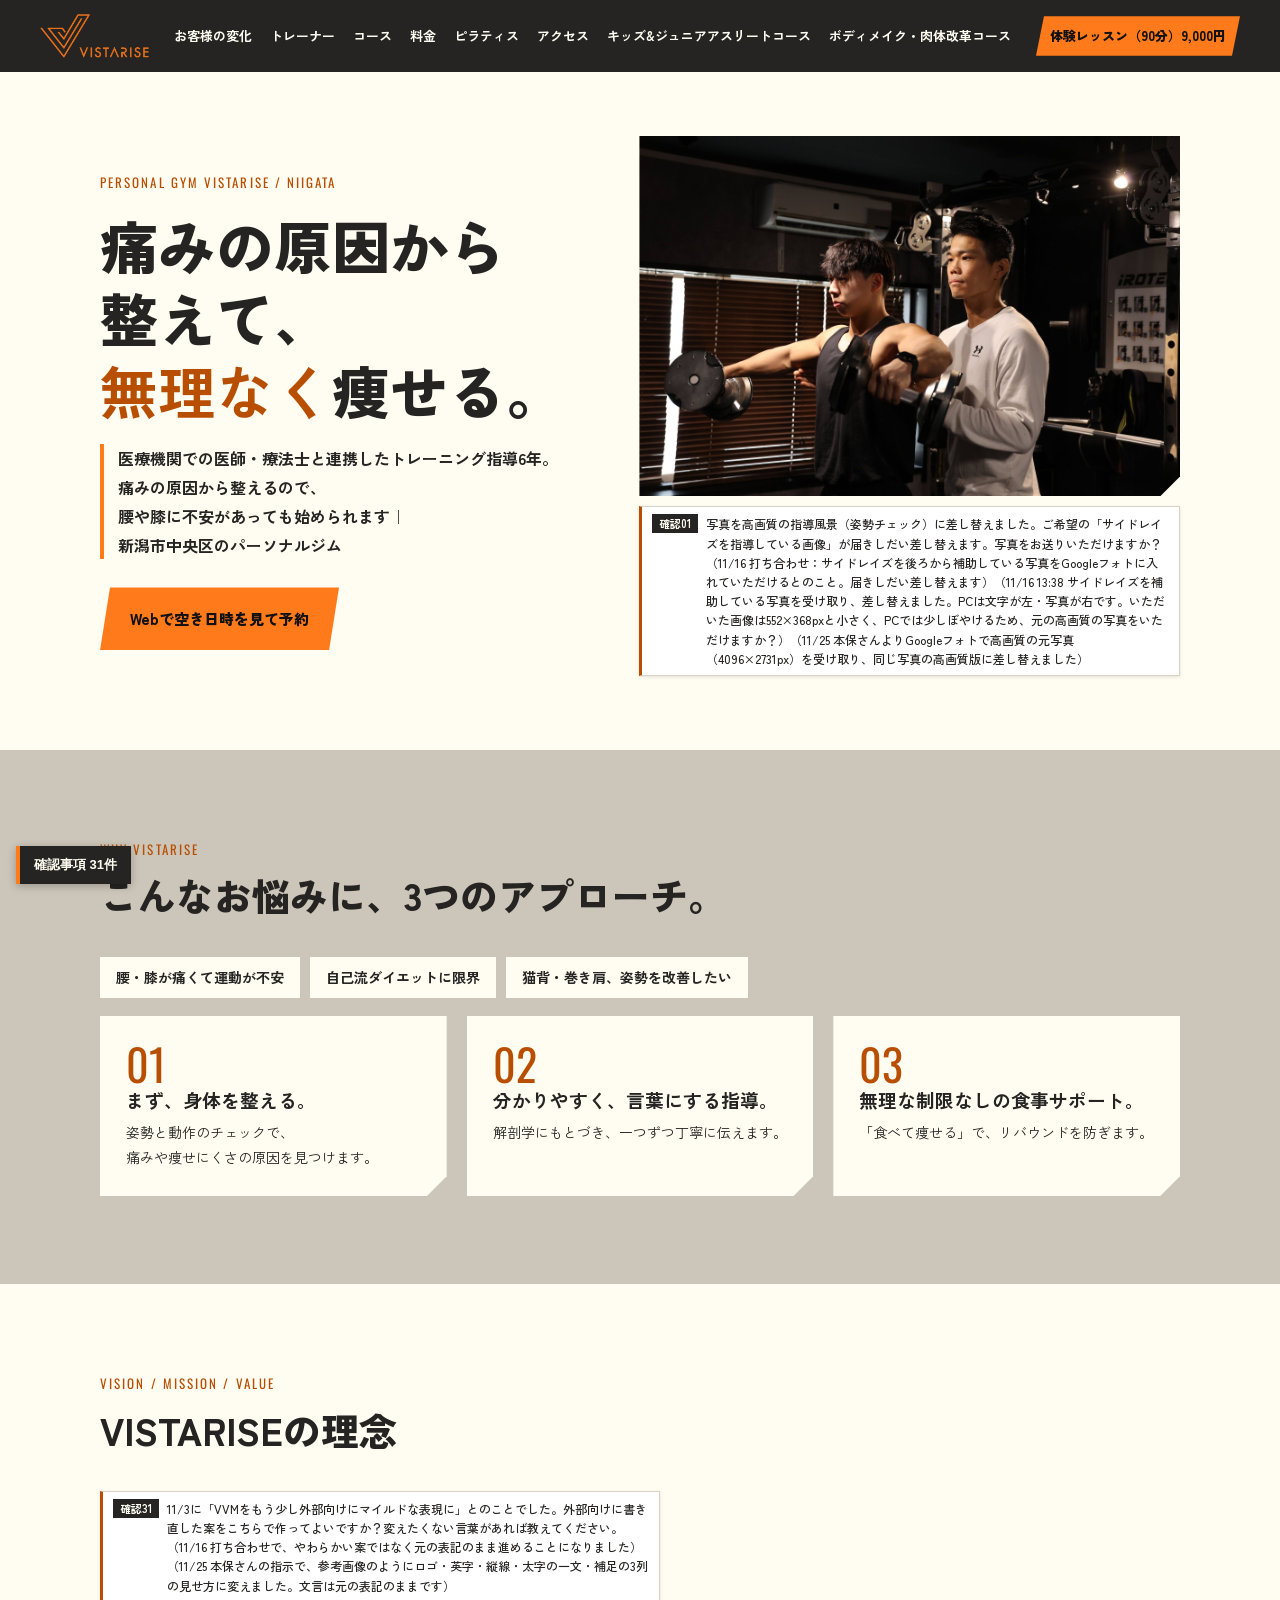
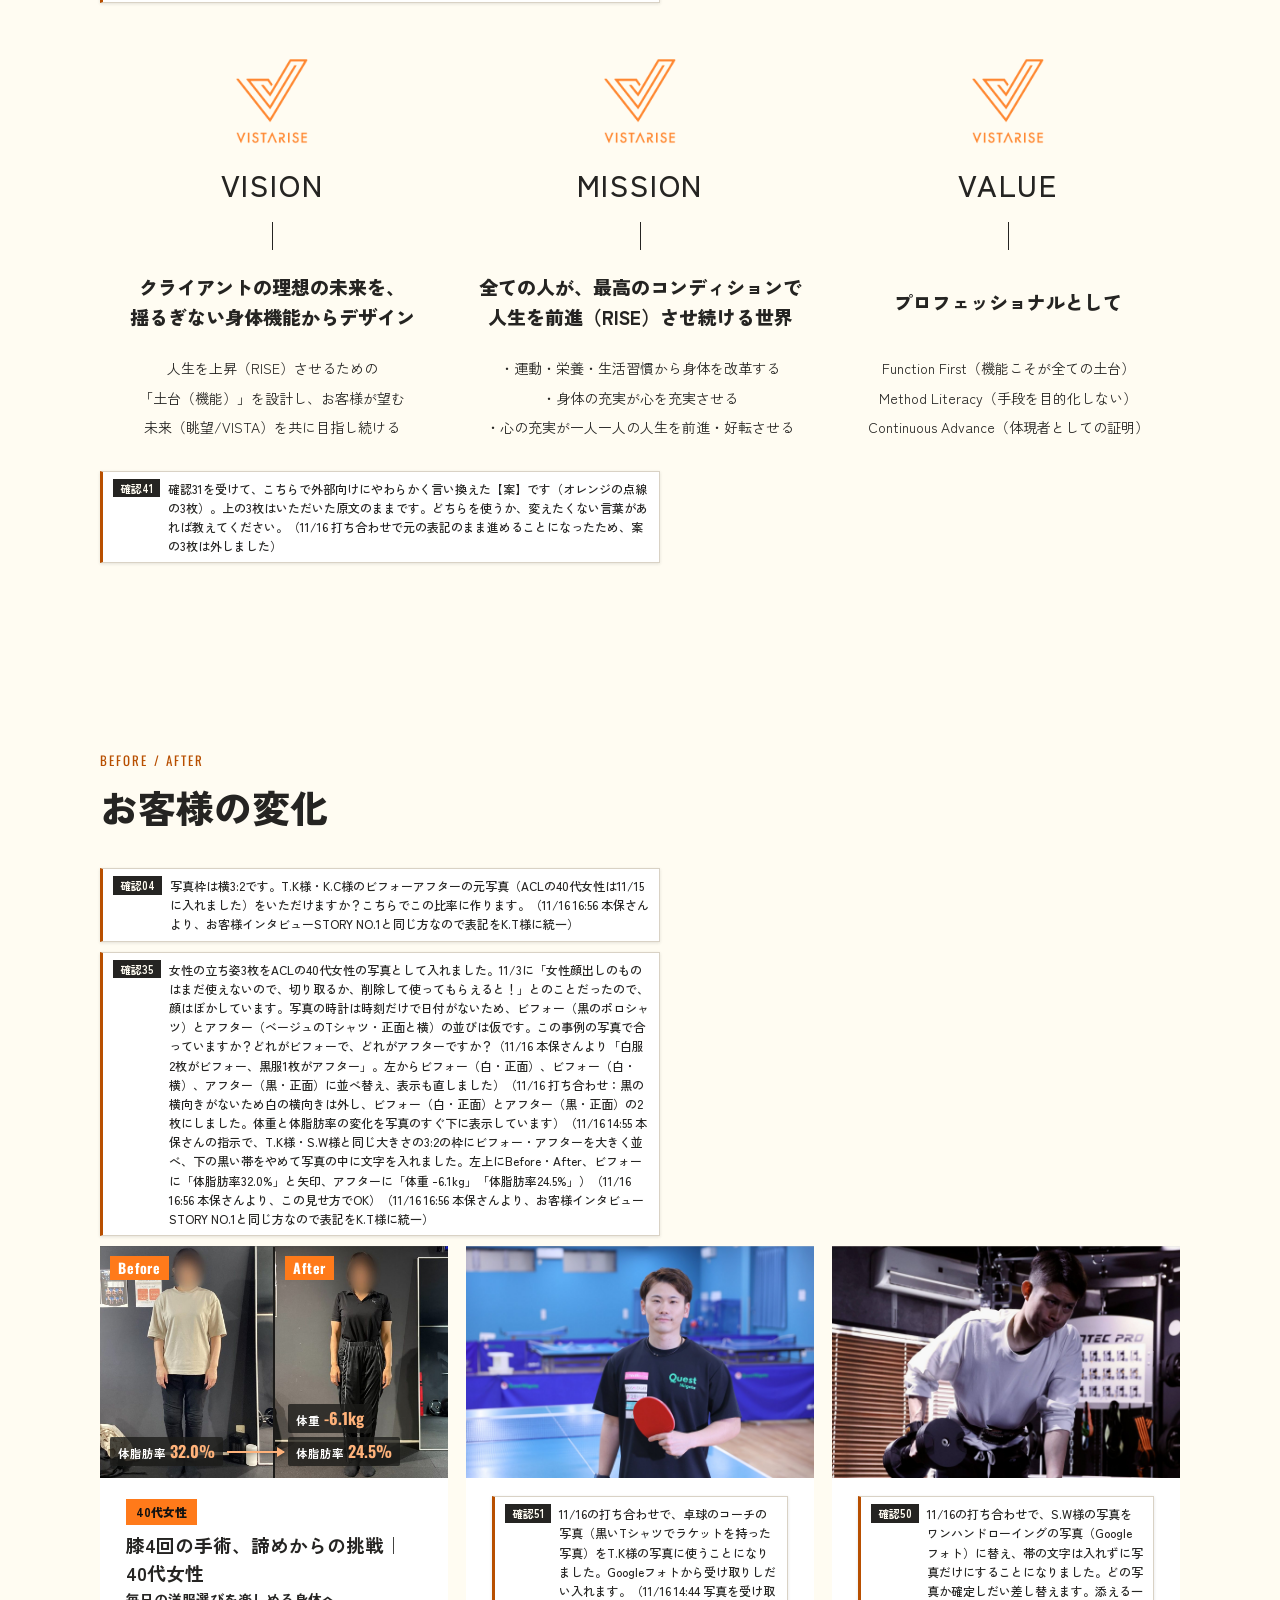
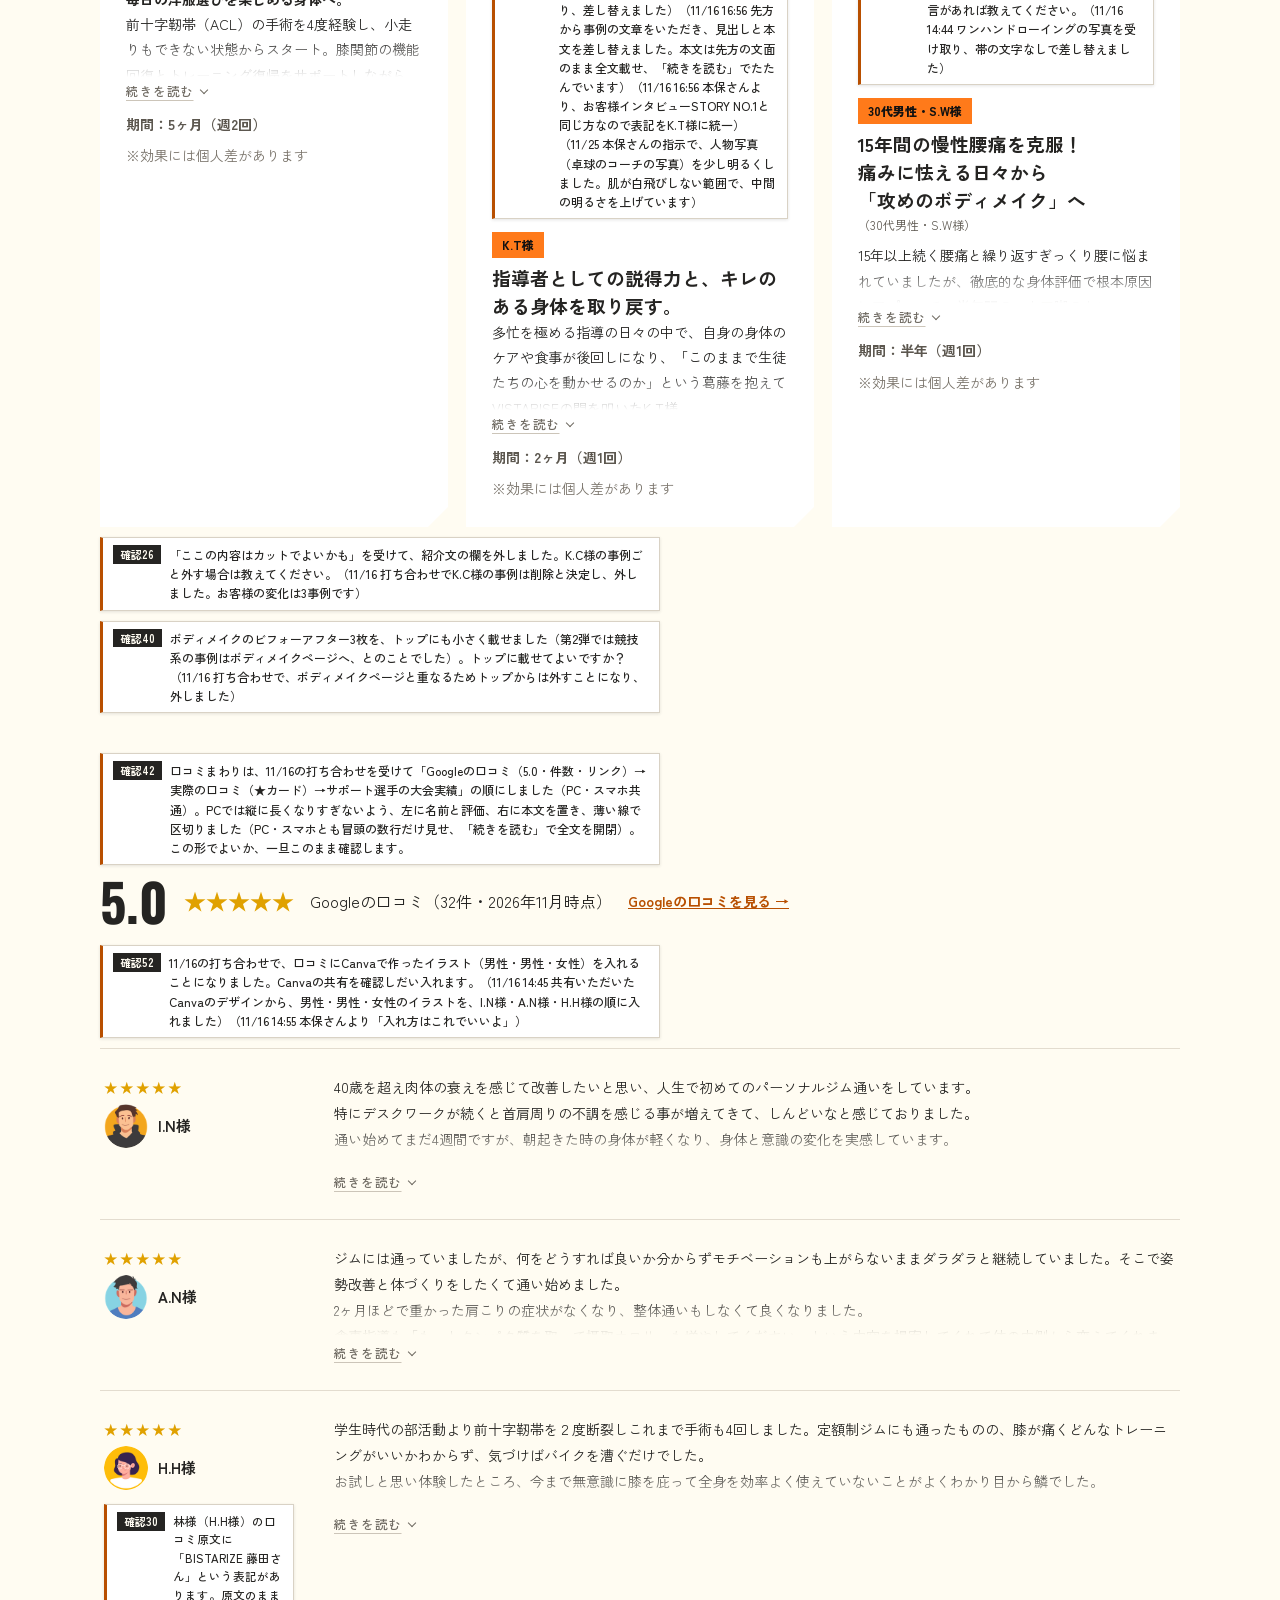
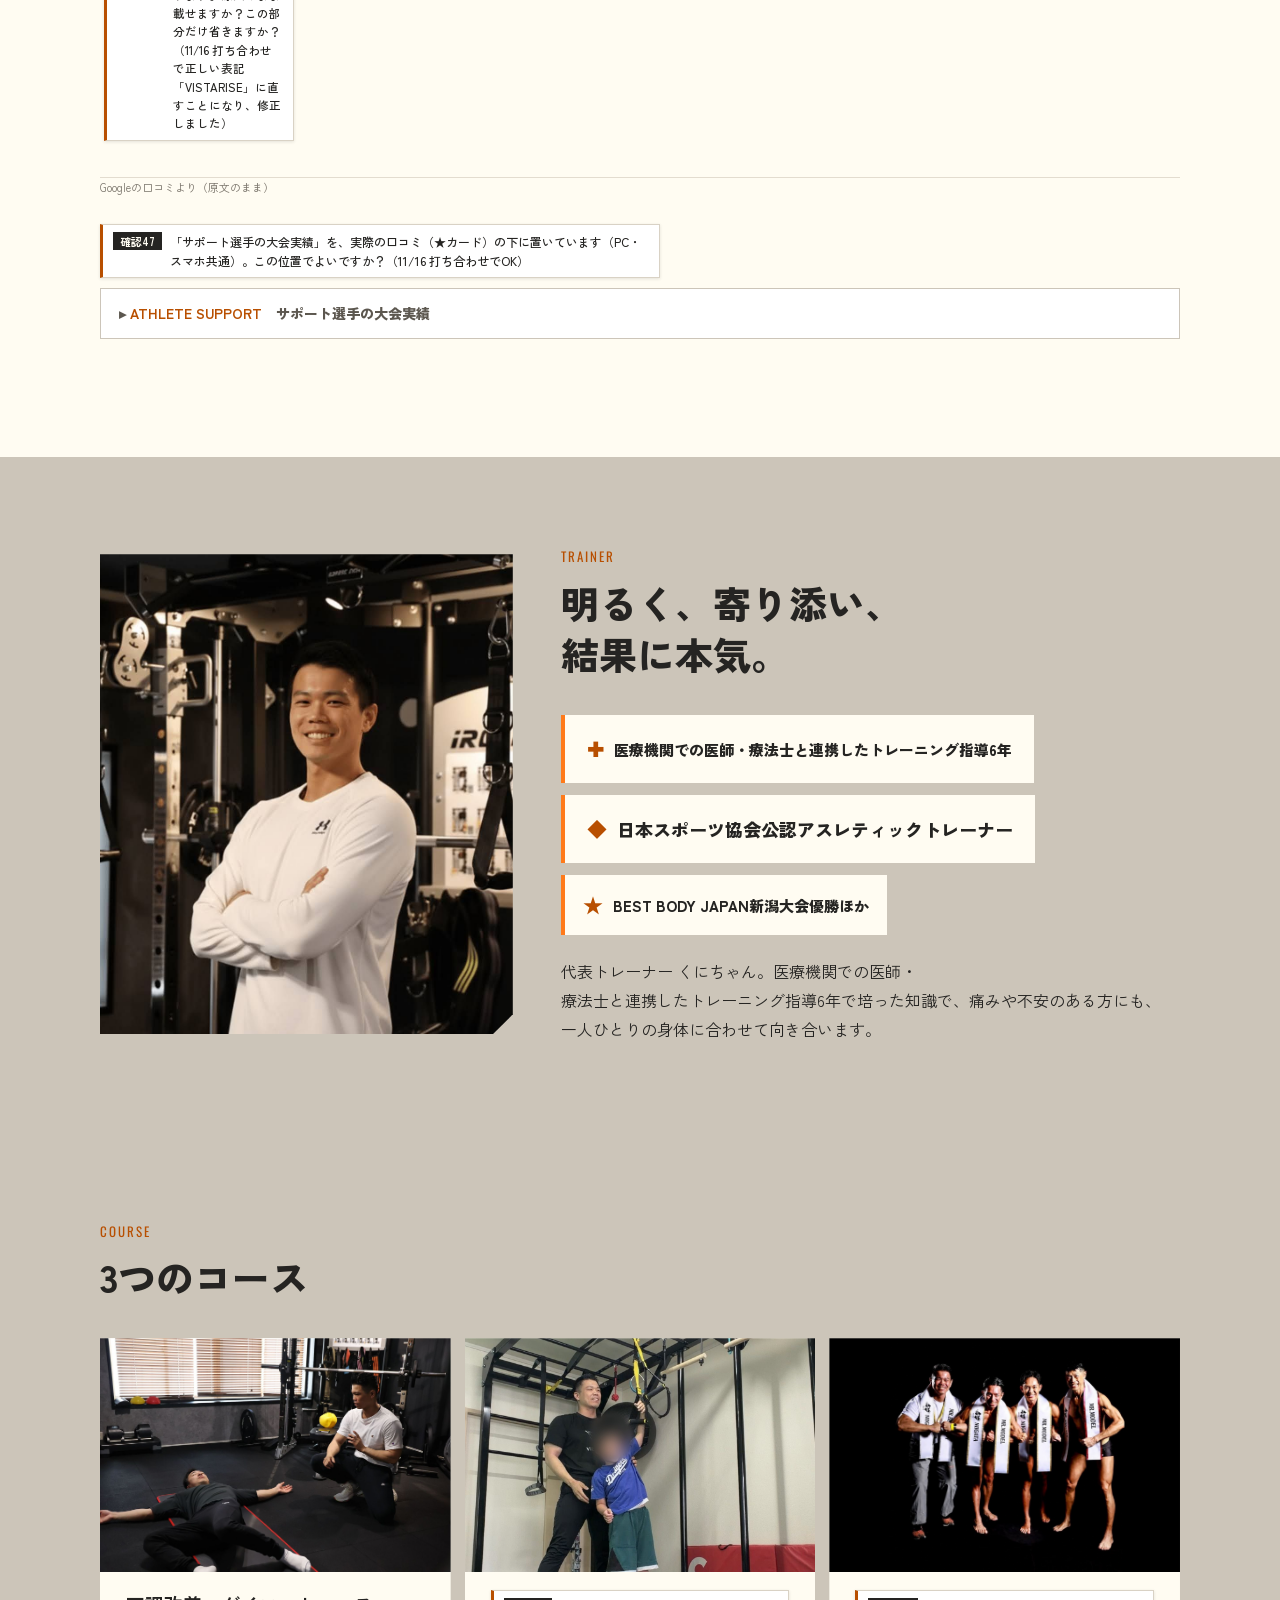
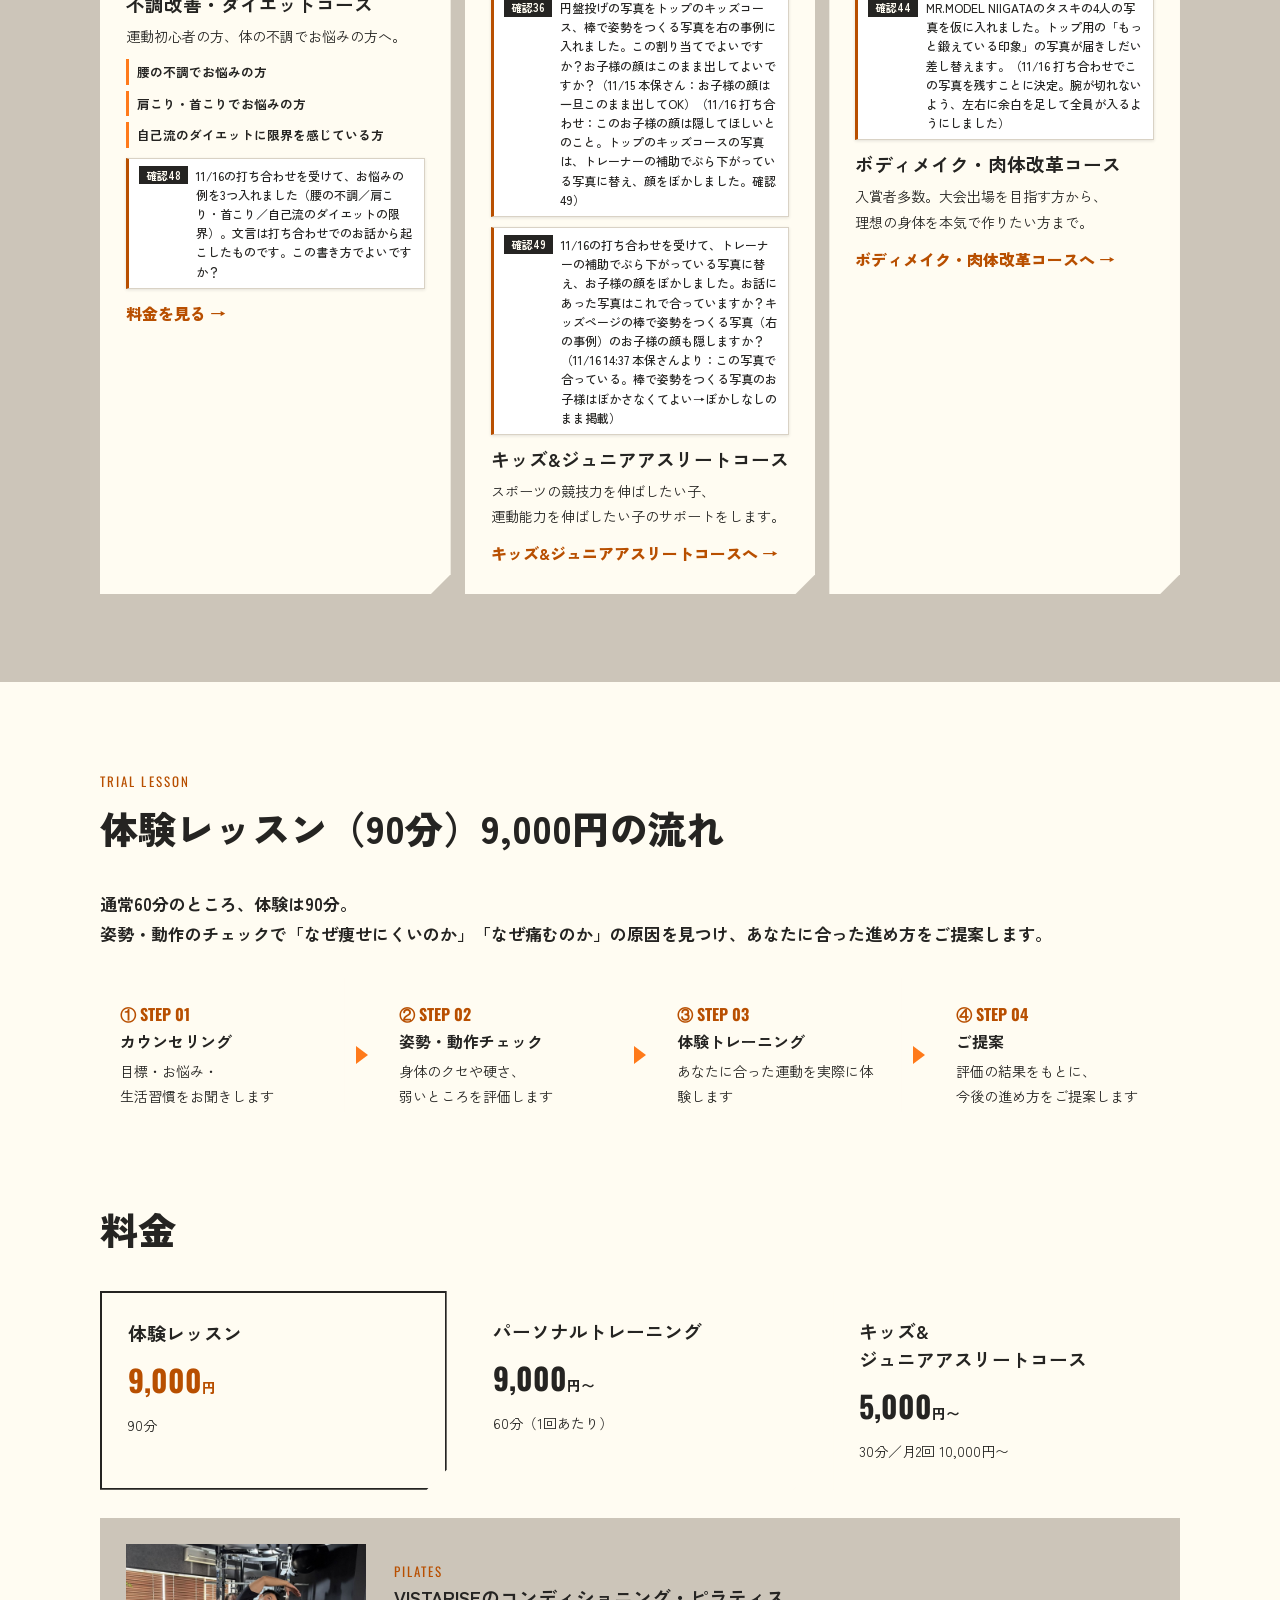
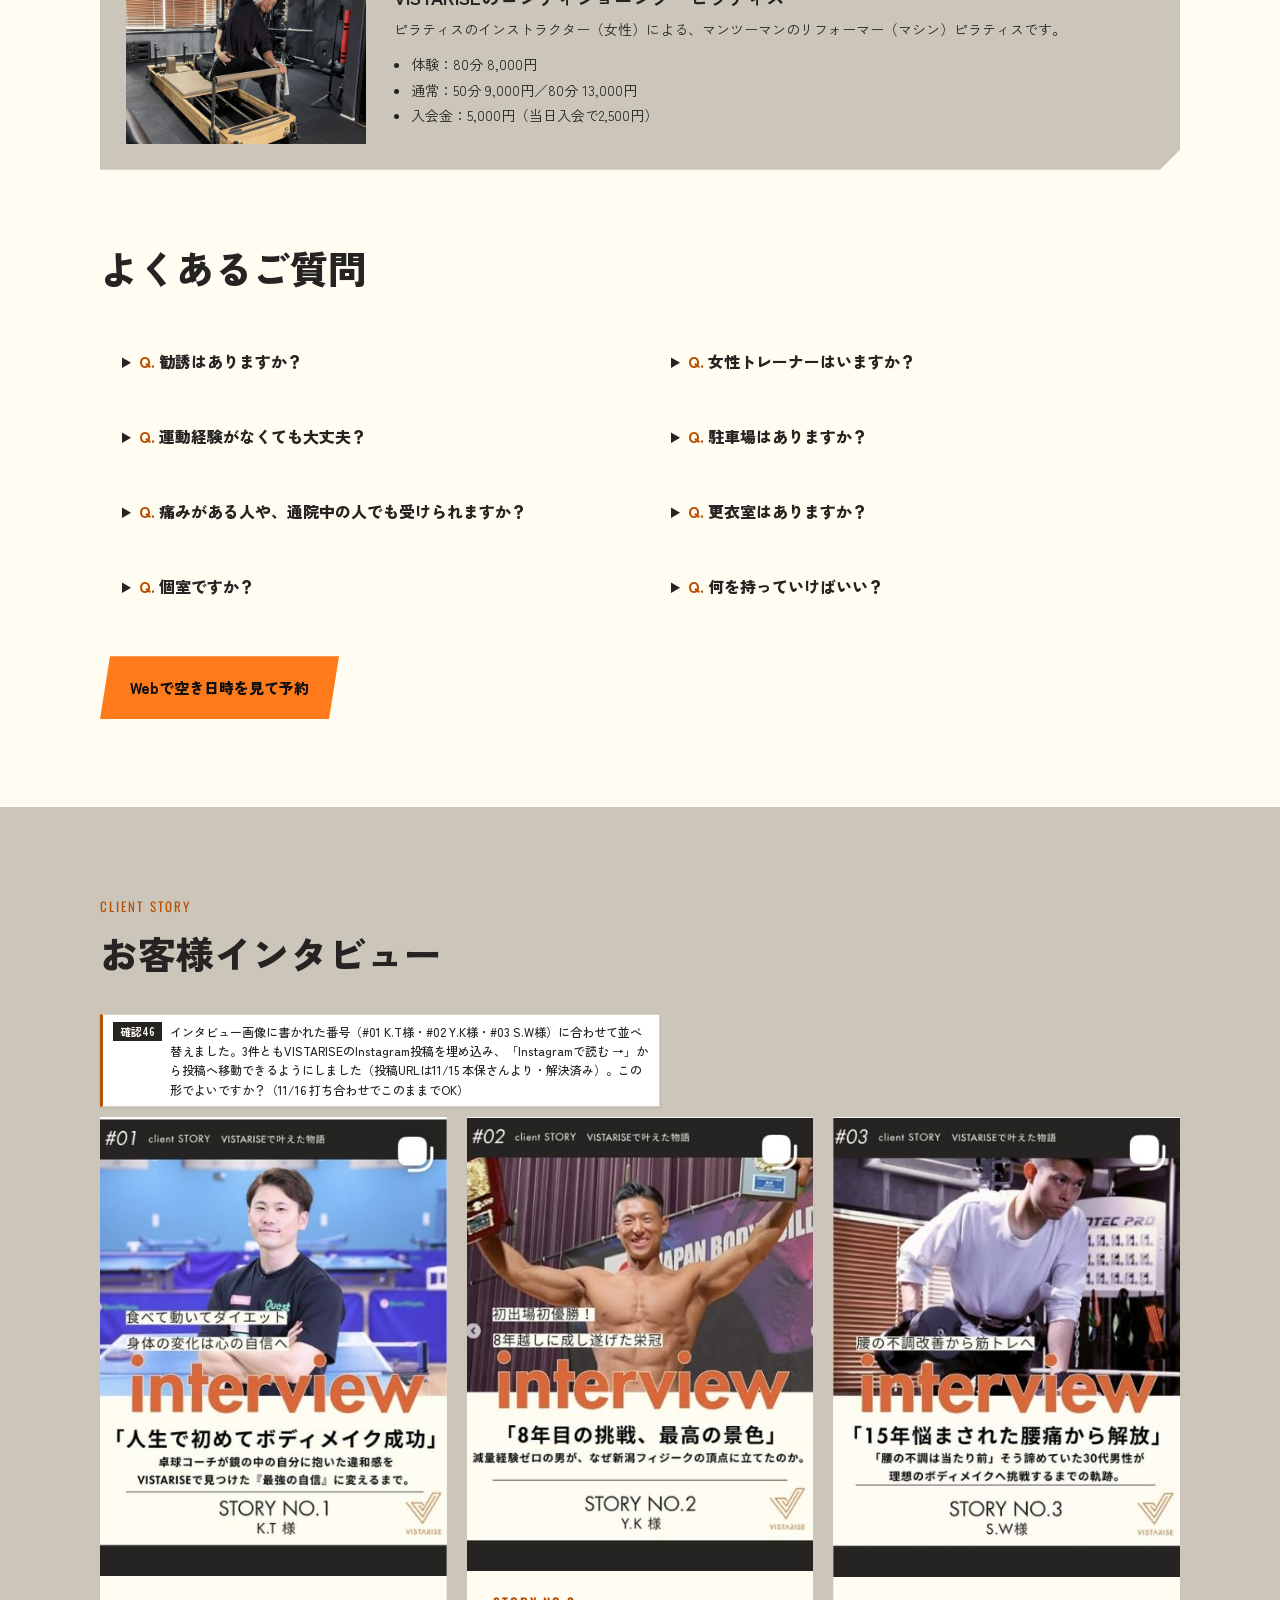
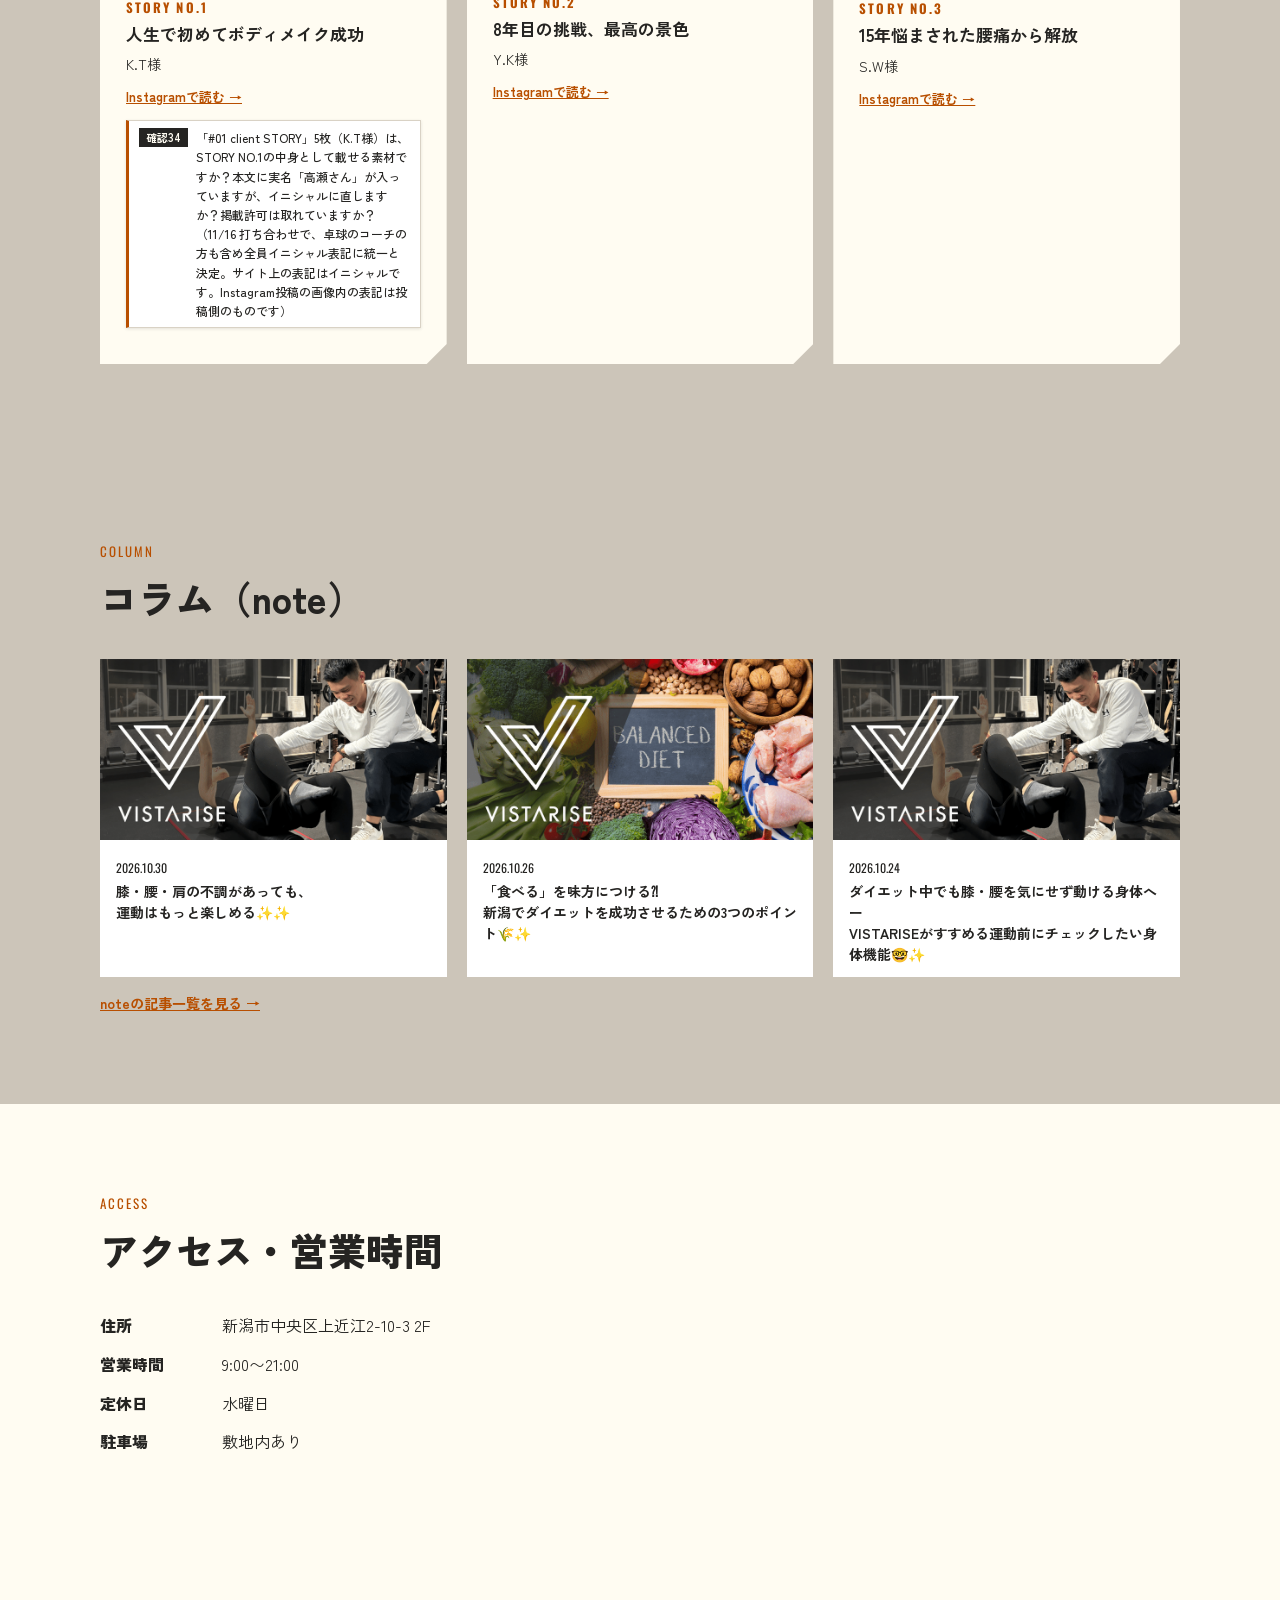
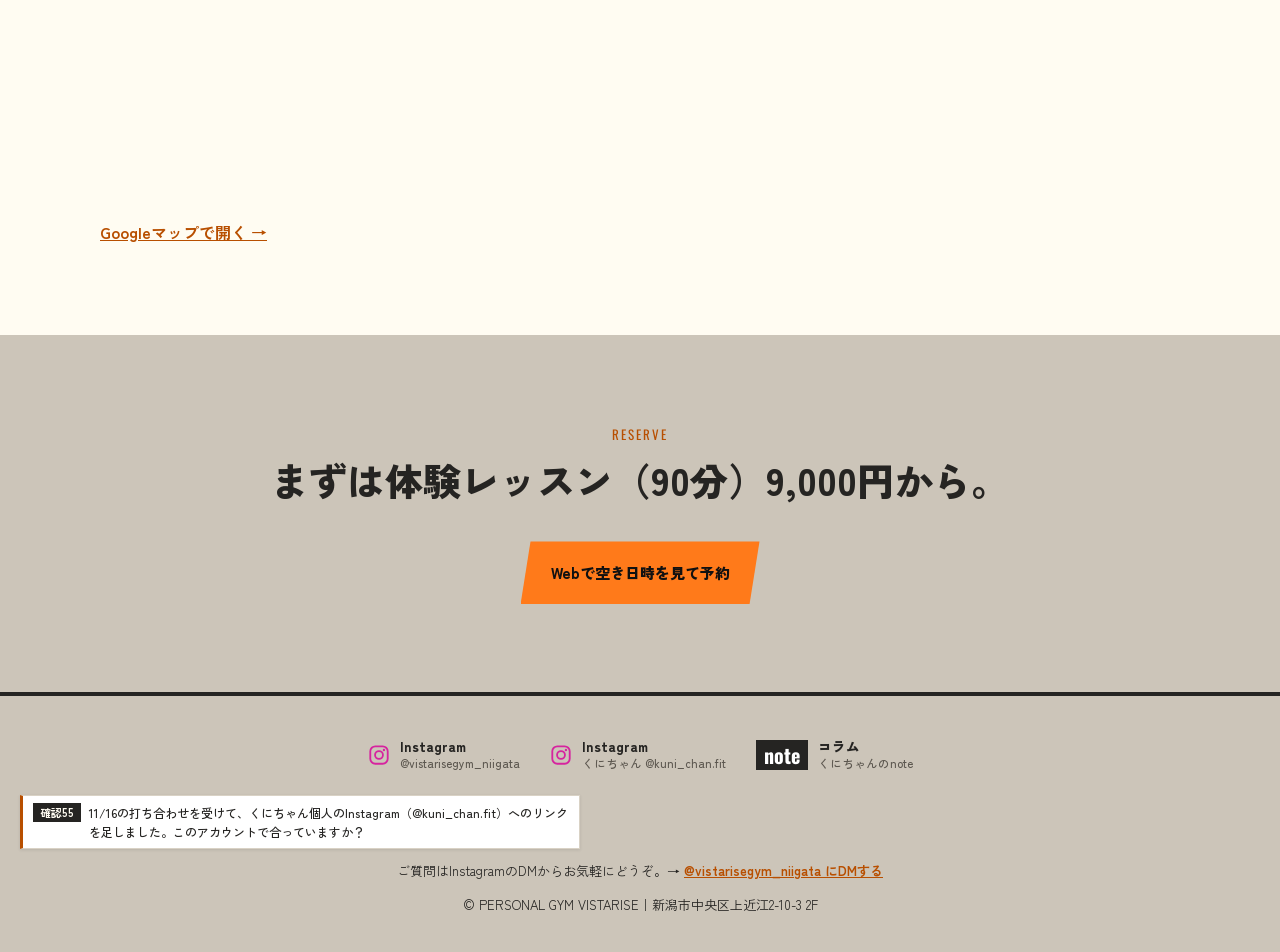
==== vistarise/index.html @ dcaa14b2 "VISTARISE: 理念を参考画像の見せ方に（ロゴ・英字・縦線・太字の一文・補足の3列、文言は元のまま）、K.T様の写真を少し明るく、確認31/51に追記" ====
<!doctype html><html lang="ja"><head><meta charset="utf-8"><meta name="viewport" content="width=device-width,initial-scale=1"><title>新潟市のパーソナルジム VISTARISE｜不調改善・ダイエット</title><meta name="description" content="新潟市中央区のパーソナルジムVISTARISE。医療機関での医師・療法士と連携したトレーニング指導6年のトレーナーが、腰や膝の痛みの原因から整えるダイエット・不調改善。体験レッスン90分9,000円。">
<link href="https://fonts.googleapis.com/css2?family=Zen+Kaku+Gothic+New:wght@500;700;900&family=Oswald:wght@500;700&display=swap" rel="stylesheet"><link rel="stylesheet" href="style.css?v=20261125"></head><body>
<header><a href="index.html"><img src="img/logo-wide.png" alt="VISTARISE"></a><nav id="gnav" aria-label="メインメニュー"><a href="index.html#change">お客様の変化</a><a href="index.html#trainer">トレーナー</a><a href="index.html#course">コース</a><a href="index.html#price">料金</a><a href="index.html#pilates">ピラティス</a><a href="index.html#access">アクセス</a><a href="kids.html">キッズ&ジュニアアスリートコース</a><a href="bodymake.html">ボディメイク・肉体改革コース</a></nav><div class="hr"><a class="badge" href="index.html#trial">体験レッスン（90分）9,000円</a><button type="button" class="hb" aria-label="メニューを開く" aria-controls="gnav" aria-expanded="false"><i></i><i></i><i></i></button></div></header>
<section style="padding:0"><div class="wrap hero"><div><div class="en">PERSONAL GYM VISTARISE / NIIGATA</div>
<h1><span class="nw">痛みの原因から</span><span class="nw">整えて、</span><br><b>無理なく</b>痩せる。</h1>
<p class="sub">医療機関での医師・療法士と連携したトレーニング指導6年。痛みの原因から整えるので、腰や膝に不安があっても始められます｜新潟市中央区のパーソナルジム</p><div class="btns"><a class="btn" href="https://calendar.google.com/calendar/u/0/appointments/schedules/AcZssZ2UZTPZ3keaYcjivlSsKAIZawz6atsAWFllS9h6P6SBkstXFeXnDx65rXiY0Zh1uTFeupHoDL39" target="_blank" rel="noopener">Webで空き日時を見て予約</a></div></div>
<div class="hero-ph"><div class="ph cut"><img src="img/hero-sideraise.jpg?v=20261125" alt="サイドレイズを後ろから補助するトレーナー" style="object-position:55% 35%"></div><div class="confirm-note" data-n="1"></div></div></div></section>
<section class="st"><div class="wrap"><div class="en">WHY VISTARISE</div><h2>こんなお悩みに、<wbr>3つのアプローチ。</h2>
<div class="worry"><span>腰・膝が痛くて運動が不安</span><span>自己流ダイエットに限界</span><span>猫背・巻き肩、姿勢を改善したい</span></div>
<div class="g3"><div class="card cut"><div class="n">01</div><h3>まず、身体を整える。</h3><p>姿勢と動作のチェックで、痛みや痩せにくさの原因を見つけます。</p></div><div class="card cut"><div class="n">02</div><h3>分かりやすく、<wbr>言葉にする指導。</h3><p>解剖学にもとづき、一つずつ丁寧に伝えます。</p></div><div class="card cut"><div class="n">03</div><h3>無理な制限なしの<wbr>食事サポート。</h3><p>「食べて痩せる」で、リバウンドを防ぎます。</p></div></div></div></section>
<section id="vvm"><div class="wrap"><div class="en">VISION / MISSION / VALUE</div><h2>VISTARISEの理念</h2><div class="confirm-note" data-n="31"></div><div class="vvm3">
<div class="vv"><img class="vv-logo" src="img/logo-square-orange.png?v=20261125" alt="VISTARISE" width="72" height="85"><div class="vv-en">VISION</div><span class="vv-line" aria-hidden="true"></span><h3>クライアントの理想の未来を、<wbr>揺るぎない身体機能からデザイン</h3><p><span class="nw">人生を上昇（RISE）させるための</span><wbr><span class="nw">「土台（機能）」を設計し、お客様が望む</span><wbr><span class="nw">未来（眺望/VISTA）を共に目指し続ける</span></p></div>
<div class="vv"><img class="vv-logo" src="img/logo-square-orange.png?v=20261125" alt="VISTARISE" width="72" height="85"><div class="vv-en">MISSION</div><span class="vv-line" aria-hidden="true"></span><h3>全ての人が、最高のコンディションで<wbr>人生を前進（RISE）させ続ける世界</h3><ul class="dot"><li>運動・栄養・生活習慣から身体を改革する</li><li>身体の充実が心を充実させる</li><li>心の充実が一人一人の人生を前進・好転させる</li></ul></div>
<div class="vv"><img class="vv-logo" src="img/logo-square-orange.png?v=20261125" alt="VISTARISE" width="72" height="85"><div class="vv-en">VALUE</div><span class="vv-line" aria-hidden="true"></span><h3>プロフェッショナルとして</h3><ul><li><span class="nw">Function First</span><wbr>（機能こそが全ての土台）</li><li><span class="nw">Method Literacy</span><wbr>（手段を目的化しない）</li><li><span class="nw">Continuous Advance</span><wbr>（体現者としての証明）</li></ul></div>
</div><div class="vvm-an"><div class="confirm-note" data-n="41"></div></div></div></section>
<section id="change"><div class="wrap"><div class="en">BEFORE / AFTER</div><h2>お客様の変化</h2><div class="confirm-note" data-n="4"></div><div class="confirm-note" data-n="35"></div><div class="g4 sc case">
<div class="card cut" style="background:#fff"><div class="im ba2"><figure><img src="img/ba-acl-40f-before.jpg" alt="40代女性 ビフォー（白い服）"><span class="lbl">Before</span></figure><figure><img src="img/ba-acl-40f-after.jpg" alt="40代女性 アフター（黒い服）"><span class="lbl">After</span></figure><div class="ba2-row" aria-label="体脂肪率32.0%から、体重 -6.1kg・体脂肪率24.5%に"><div class="ba2-l"><span class="chip">体脂肪率<b>32.0%</b></span><i class="arr" aria-hidden="true"></i></div><div class="ba2-r"><span class="chip">体重<b>-6.1kg</b></span><span class="chip">体脂肪率<b>24.5%</b></span></div></div></div><span class="tag">40代女性</span><h3>膝4回の手術、諦めからの挑戦｜40代女性</h3><p><b>毎日の洋服選びを楽しめる身体へ。</b><br>前十字靭帯（ACL）の手術を4度経験し、小走りもできない状態からスタート。膝関節の機能回復とトレーニング復帰をサポートしながら、食事の質を整えて「食べて痩せる」を実践しました。</p><p>・小走りができるようになった<br>・階段の上り下りが軽快に<br>・体重−6.1kg、体脂肪率32.0%→24.5%（筋肉量は維持）</p><p class="meta">期間：5ヶ月（週2回）</p><p class="note">※効果には個人差があります</p></div>
<div class="card cut" style="background:#fff"><div class="im"><img src="img/case-tk-tabletennis.jpg?v=20261125" alt="K.T様 卓球のコーチ" style="object-position:50% 30%"></div><div class="confirm-note" data-n="51"></div><span class="tag">K.T様</span><h3>指導者としての説得力と、キレのある身体を取り戻す。</h3><p>多忙を極める指導の日々の中で、自身の身体のケアや食事が後回しになり、「このままで生徒たちの心を動かせるのか」という葛藤を抱えてVISTARISEの門を叩いたK.T様。</p><p>長年の現場で染み付いた身体のクセや偏りを、徹底的なコンディショニングで調整。パフォーマンスの質を取り戻しました。<br>また、深刻な栄養不足を解消するため、多忙なスケジュールでも無理なく続けられる実践的な食事管理を導入。筋肉量を維持したまま、引き締まった理想のボディメイクに成功しました。</p><p>「コーチのようになりたい！」という周囲からの声の変化とともに、指導者に揺るぎない自信が宿りました。身体が変われば、発する言葉が変わり、相手の未来まで変えていく——理想の背中を体現し続けています。</p><p class="meta">期間：2ヶ月（週1回）</p><p class="note">※効果には個人差があります</p></div>
<div class="card cut" style="background:#fff"><div class="im"><img src="img/case-sw-onehandrow.jpg" alt="S.W様 ワンハンドローイング" style="object-position:50% 20%"></div><div class="confirm-note" data-n="50"></div><span class="tag">30代男性・S.W様</span><h3><span class="nw">15年間の</span><span class="nw">慢性腰痛を克服！</span><br><span class="nw">痛みに怯える日々から</span><span class="nw">「攻めのボディメイク」へ</span></h3><p class="who">（30代男性・S.W様）</p><p>15年以上続く腰痛と繰り返すぎっくり腰に悩まれていましたが、徹底的な身体評価で根本原因にアプローチ。半年間の二人三脚のトレーニングを経て、「多忙でも腰が痛まない身体」を手に入れました。現在は痛みの不安から解放され、将来のための筋力アップに意欲的に取り組まれています。</p><p class="meta">期間：半年（週1回）</p><p class="note">※効果には個人差があります</p></div>
</div><div class="confirm-note" data-n="26"></div><div class="confirm-note" data-n="40"></div>
<div class="rv-area"><div class="confirm-note" data-n="42"></div><div class="star star-top"><b>5.0</b><em>★★★★★</em><span>Googleの口コミ（32件・2026年11月時点）</span><a href="https://www.google.com/maps?cid=12492940540374445411" target="_blank" rel="noopener">Googleの口コミを見る →</a></div><div class="confirm-note" data-n="52"></div><div class="g3 sc" id="reviews"><div class="card rv"><em>★★★★★</em><p>40歳を超え肉体の衰えを感じて改善したいと思い、人生で初めてのパーソナルジム通いをしています。<br>特にデスクワークが続くと首肩周りの不調を感じる事が増えてきて、しんどいなと感じておりました。<br>通い始めてまだ4週間ですが、朝起きた時の身体が軽くなり、身体と意識の変化を実感しています。</p><p>最初は丁寧なヒアリングから始まります。</p><p>生活習慣や現在の身体の状態を一緒に整理し、その内容をもとに食事や日々のトレーニング方法を、一人ひとりに合わせて提案してくれます。<br>何よりも、今の状態と合わせて未来の具体的な目標を設定してもらえるので、【現状】→【未来の自分】という理想のイメージを自分自身が明確に描く事ができます。<br>未来の自分を具体的にイメージできることで、日々のトレーニングへのモチベーションも自然と高まります。<br>「これがパーソナルトレーニングに通う価値の一つなのだ」と、通ってみたからこそ実感できます。</p><p>元々ヨガが好きでYouTubeを見ながら自宅でやっていました。<br>今まで何度もやっていたポーズなのに、しっかり指導してもらうとこんなにも特定部位への意識の違いや、効果の高さに本当に驚いています。<br>アスリートの方はもちろんですが、私のように日々の疲労感や身体の不調を根本から改善したいと考えている方には、ぜひ一度体験してみてほしいです。<br>迷っている方は、まずは体験レッスンに参加されてから検討してみてはいかがでしょうか。</p><b class="rv-who"><img class="rv-av" src="img/rv-av-1.png" alt="" width="44" height="44">I.N様</b></div><div class="card rv"><em>★★★★★</em><p>ジムには通っていましたが、何をどうすれば良いか分からずモチベーションも上がらないままダラダラと継続していました。そこで姿勢改善と体づくりをしたくて通い始めました。<br>2ヶ月ほどで重かった肩こりの症状がなくなり、整体通いもしなくて良くなりました。<br>食事指導も「もっとタンパク質を取って摂取カロリーも増やしてください」という内容を提案してくれて体の内側から変えてくれます。<br>トレーニングもパフォーマンスアップに必要なトレーニング多岐にわたり教えてくれます。<br>正しいフォームで低負荷のトレーニングを丁寧に行う癖がついてきました。今では高いモチベーションでのジム通いが習慣化しています。<br>くにちゃんの卓越した理論と励ましのおかげです。オススメのジムです。</p><b class="rv-who"><img class="rv-av" src="img/rv-av-2.png" alt="" width="44" height="44">A.N様</b></div><div class="card rv"><em>★★★★★</em><p>学生時代の部活動より前十字靭帯を２度断裂しこれまで手術も4回しました。定額制ジムにも通ったものの、膝が痛くどんなトレーニングがいいかわからず、気づけばバイクを漕ぐだけでした。<br>お試しと思い体験したところ、今まで無意識に膝を庇って全身を効率よく使えていないことがよくわかり目から鱗でした。</p><p>その日で入会しトレーニングを重ねることで、身体が動けることを実感しています。特に怪我をしてから、痛すぎて力の入らなかった膝でしたが、掴まりながらも片足立ちスクワットができた時には感動しました。まだ1ヶ月ほどですが、身体の動きが変わっていくことが楽しみでなりません。正直、VISTARISE 藤田さんに出会うまでは、自分の身体に諦めていました。勇気を出して伺うことができて本当によかったです。<br>これからもよろしくお願いします！</p><b class="rv-who"><img class="rv-av" src="img/rv-av-3.png" alt="" width="44" height="44">H.H様</b><div class="confirm-note" data-n="30"></div></div></div><p class="note">Googleの口コミより（原文のまま）</p>
<div class="hid ath-mv"><div class="confirm-note" data-n="47"></div><details><summary>▸ <b>ATHLETE SUPPORT</b>　サポート選手の大会実績</summary><ul class="al" style="margin-top:10px"><li>MODEL JAPAN 新潟大会 2025 ミドルクラス グランプリ<br>MODEL JAPAN 首都圏大会 2025 ミドルクラス グランプリ<br>MODEL JAPAN 日本大会 2025 ミドルクラス TOP10<br>2026年BEST BODY JAPAN関東大会 モデルジャパン部門グランプリ<br>2026年 BEST BODY JAPAN新潟大会 モデルジャパン部門グランプリ(二連覇)<br>2026年 BEST BODY JAPAN神奈川・横浜大会 モデルジャパン部門グランプリ<br>2026年 BEST BODY JAPAN J1グランプリ モデルジャパン部門3位<span>吉田選手 <a href="https://www.instagram.com/taichi_fit213/" target="_blank">@taichi_fit213</a></span></li><li>2025 JBBF新潟選手権 初出場でクラス別優勝・オーバーオール優勝<br>2026 JBBF北陸甲信越 -172cm級 準優勝<br>2025 JBBFオールジャパン-172cm級出場<span>Y.K選手 <a href="https://www.instagram.com/u_no_workoutlife/" target="_blank">@u_no_workoutlife</a></span></li><li>2026 JBBF新潟・北陸甲信越 メンズフィジーク180cm超級 2日連続3位<span>中島選手 <a href="https://www.instagram.com/nakaji_s2k/" target="_blank">@nakaji_s2k</a></span></li><li>JBBF新潟選手権2025 men's physique -180cm 4位<br>JBBF新潟選手権2026 men's physique -180cm 3位<span>高橋選手 <a href="https://www.instagram.com/yuuki0624fitness/" target="_blank">@yuuki0624fitness</a></span></li><li>MODEL JAPAN 新潟大会 2025 マスターズクラス3位<br>MODEL JAPAN 新潟大会 2026 マスターズクラス3位<br>MODEL JAPAN 東北大会 2026 マスターズクラス3位<span>稲田選手 <a href="https://www.instagram.com/inakkoo/" target="_blank">@inakkoo</a></span></li><li>BEST BODY JAPAN 新潟大会 2024 マスターズクラス4位<br>BEST BODY JAPAN 福島大会 2024 マスターズクラス5位<br>MODEL JAPAN 東北大会 2025 マスターズクラス4位<br>MODEL JAPAN 新潟大会 2026 マスターズクラス優勝<span>藤井選手</span></li><li>BEST BODY JAPAN 新潟大会 2023 フレッシャーズクラス 優勝<br>JBBF新潟選手権2024 men's physique -168cm 優勝<br>JBBF ALL JAPAN2024 men's physique -168cm 出場<br>JBBF新潟選手権2025 men's physique -168cm 準優勝<br>JBBF新潟選手権2026 men's physique -168cm 準優勝<span>村井選手 <a href="https://www.instagram.com/murai0801/" target="_blank">@murai0801</a></span></li></ul><p style="margin-top:12px"><a href="bodymake.html" style="color:var(--gd);font-weight:700">詳しくはボディメイク・肉体改革コースへ →</a></p></details></div>
</div></div></section>
<section class="dk" id="trainer"><div class="wrap tr"><div class="ph cut"><img src="img/trainer-kuni-portrait.jpg" alt="トレーナー くにちゃん" style="object-position:50% 30%"></div><div><div class="en">TRAINER</div><h2>明るく、寄り添い、<br>結果に本気。</h2>
<div class="bdg"><span class="big long"><i>✚</i>医療機関での医師・療法士と連携したトレーニング指導6年</span><span class="big"><i>◆</i>日本スポーツ協会公認アスレティックトレーナー</span><span><i>★</i>BEST BODY JAPAN新潟大会優勝ほか</span></div>
<p>代表トレーナー くにちゃん。医療機関での医師・療法士と連携したトレーニング指導6年で培った知識で、痛みや不安のある方にも、<span class="nw">一人ひとりの身体に合わせて向き合います。</span></p></div></div></section>
<section class="st" id="course"><div class="wrap"><div class="en">COURSE</div><h2>3つのコース</h2><div class="g3 course">
<a class="card cut" href="#price"><div class="im"><img src="img/course-condition-stretch.jpg" alt="ストレッチ指導"></div><h3>不調改善・ダイエットコース</h3><p>運動初心者の方、体の不調でお悩みの方へ。</p><ul class="eg"><li>腰の不調でお悩みの方</li><li>肩こり・首こりでお悩みの方</li><li>自己流のダイエットに限界を感じている方</li></ul><div class="confirm-note" data-n="48"></div><span class="go">料金を見る →</span></a>
<a class="card cut" href="kids.html"><div class="im"><img src="img/kids-rings-trainer-blur.jpg" alt="キッズ トレーナーの補助でぶら下がるトレーニング" style="object-position:50% 45%"></div><div class="confirm-note" data-n="36"></div><div class="confirm-note" data-n="49"></div><h3>キッズ&ジュニアアスリートコース</h3><p>スポーツの競技力を伸ばしたい子、運動能力を伸ばしたい子のサポートをします。</p><span class="go">キッズ&ジュニアアスリートコースへ →</span></a>
<a class="card cut" href="bodymake.html"><div class="im"><img src="img/course-bodymake-team-wide.jpg" alt="ボディメイク MR.MODEL NIIGATA" style="object-position:50% 50%"></div><div class="confirm-note" data-n="44"></div><h3>ボディメイク・肉体改革コース</h3><p>入賞者多数。大会出場を目指す方から、理想の身体を本気で作りたい方まで。</p><span class="go">ボディメイク・肉体改革コースへ →</span></a></div></div></section>
<section id="trial"><div class="wrap"><div class="en">TRIAL LESSON</div><h2>体験レッスン（90分）<wbr>9,000円の流れ</h2>
<p class="lead">通常60分のところ、体験は90分。<br>姿勢・動作のチェックで「なぜ痩せにくいのか」「なぜ痛むのか」の原因を見つけ、あなたに合った進め方をご提案します。</p>
<div class="g4 flow"><div class="card cut st"><b>① STEP 01</b><h3>カウンセリング</h3><p>目標・お悩み・生活習慣をお聞きします</p></div><span class="fa" aria-hidden="true"></span><div class="card cut st"><b>② STEP 02</b><h3>姿勢・動作チェック</h3><p>身体のクセや硬さ、弱いところを評価します</p></div><span class="fa" aria-hidden="true"></span><div class="card cut st"><b>③ STEP 03</b><h3>体験トレーニング</h3><p>あなたに合った運動を実際に体験します</p></div><span class="fa" aria-hidden="true"></span><div class="card cut st"><b>④ STEP 04</b><h3>ご提案</h3><p>評価の結果をもとに、今後の進め方をご提案します</p></div></div>
<h2 id="price" style="margin-top:72px">料金</h2><div class="g3 sc"><div class="card cut hot"><h3>体験レッスン</h3><div class="price">9,000<small>円</small></div><p>90分</p></div><div class="card cut st"><h3>パーソナルトレーニング</h3><div class="price">9,000<small>円〜</small></div><p>60分（1回あたり）</p></div><div class="card cut st"><h3>キッズ&ジュニアアスリートコース</h3><div class="price">5,000<small>円〜</small></div><p>30分／月2回 10,000円〜</p></div></div>
<div id="pilates" class="card cut pl" style="background:var(--st);margin-top:28px"><div style="height:200px"><img src="img/pilates-studio.jpg" alt="ピラティススタジオ"></div><div><div class="en">PILATES</div><h3>VISTARISEのコンディショニング・ピラティス</h3><p>ピラティスのインストラクター（女性）による、マンツーマンのリフォーマー（マシン）ピラティスです。</p><ul><li>体験：80分 8,000円</li><li>通常：50分 9,000円／80分 13,000円</li><li>入会金：5,000円（当日入会で2,500円）</li></ul></div></div>
<h2 style="margin-top:72px">よくあるご質問</h2><div class="faq g2"><div><details><summary>勧誘はありますか？</summary><p>しつこい勧誘は一切ありません。体験レッスンの最後に、お身体の評価結果をもとに今後の進め方をご提案しますが、その場で決めていただく必要はありません。ご自宅でゆっくり検討してから、ご連絡いただければ大丈夫です。</p></details><details><summary>運動経験がなくても大丈夫？</summary><p>まったく問題ありません。通っている方の多くが、運動初心者や久しぶりに運動を始める方です。最初に姿勢や身体の動きをチェックし、今の体力やお身体の状態に合わせたメニューから始めるので、無理なく続けられます。</p></details><details><summary>痛みがある人や、通院中の人でも受けられますか？</summary><p>はい、受けていただけます。トレーナーは医療機関での医師・療法士と連携したトレーニング指導6年の中で、痛みや不調を抱える方の身体と向き合ってきました。体験レッスンでは、まず痛みの出る動きや原因をていねいに確認し、お身体に負担のかからない内容から始めます。<br>なお、通院中の方や手術後の方は、主治医の先生に運動をしてよいかご確認のうえでお越しください。症状によっては、医療機関の受診をおすすめする場合もあります。</p></details><details><summary>個室ですか？</summary><p>はい、完全個室です。他の利用者の目を気にすることなく、マンツーマンでトレーニングに集中していただけます。「ジムの雰囲気が苦手」「人前で運動するのは恥ずかしい」という方も安心してお越しください。</p></details></div><div><details><summary>女性トレーナーはいますか？</summary><p>パーソナルトレーニングは男性トレーナー（代表）が担当しております。ピラティスは女性インストラクターが担当しておりますので、女性の指導を希望される方はピラティスもご検討ください。完全個室で、ご不安な点は事前にInstagramのDMからご相談いただけます。</p></details><details><summary>駐車場はありますか？</summary><p>ジムの敷地内に無料駐車場がございます。お車でもお気軽にお越しください。</p></details><details><summary>更衣室はありますか？</summary><p>はい、更衣室がございます。お仕事帰りや学校帰りでも、着替えてからトレーニングを始めていただけます。</p></details><details><summary>何を持っていけばいい？</summary><p>動きやすい服装、室内用の運動靴、飲み物、タオルをお持ちください。更衣室もございますので、お仕事帰りなどにお着替えいただくことも可能です。</p></details></div></div>
<div class="btns"><a class="btn" href="https://calendar.google.com/calendar/u/0/appointments/schedules/AcZssZ2UZTPZ3keaYcjivlSsKAIZawz6atsAWFllS9h6P6SBkstXFeXnDx65rXiY0Zh1uTFeupHoDL39" target="_blank" rel="noopener">Webで空き日時を見て予約</a></div></div></section>
<section class="st"><div class="wrap"><div class="en">CLIENT STORY</div><h2>お客様インタビュー</h2><div class="confirm-note" data-n="46"></div><div class="g3 sc story">
<div class="card cut"><div class="im ig"><blockquote class="instagram-media" data-instgrm-permalink="https://www.instagram.com/p/DWTsiPekf0q/" data-instgrm-version="14"><a href="https://www.instagram.com/p/DWTsiPekf0q/" target="_blank" rel="noopener"><img src="img/s1.jpg" alt="STORY NO.1 K.T様 インタビュー"></a></blockquote></div><b class="en">STORY NO.1</b><h3>人生で初めてボディメイク成功</h3><p>K.T様</p><a class="go" href="https://www.instagram.com/p/DWTsiPekf0q/" target="_blank" rel="noopener">Instagramで読む →</a><div class="confirm-note" data-n="34"></div></div>
<div class="card cut"><div class="im ig"><blockquote class="instagram-media" data-instgrm-permalink="https://www.instagram.com/p/DWVzXV2ETeR/" data-instgrm-version="14"><a href="https://www.instagram.com/p/DWVzXV2ETeR/" target="_blank" rel="noopener"><img src="img/s2.jpg" alt="STORY NO.2 Y.K様 インタビュー"></a></blockquote></div><b class="en">STORY NO.2</b><h3>8年目の挑戦、最高の景色</h3><p>Y.K様</p><a class="go" href="https://www.instagram.com/p/DWVzXV2ETeR/" target="_blank" rel="noopener">Instagramで読む →</a></div>
<div class="card cut"><div class="im ig"><blockquote class="instagram-media" data-instgrm-permalink="https://www.instagram.com/p/DXO05CHkVWK/" data-instgrm-version="14"><a href="https://www.instagram.com/p/DXO05CHkVWK/" target="_blank" rel="noopener"><img src="img/s3.jpg" alt="STORY NO.3 S.W様 インタビュー"></a></blockquote></div><b class="en">STORY NO.3</b><h3>15年悩まされた腰痛から解放</h3><p>S.W様</p><a class="go" href="https://www.instagram.com/p/DXO05CHkVWK/" target="_blank" rel="noopener">Instagramで読む →</a></div></div></div></section>
<section class="st"><div class="wrap"><div class="en">COLUMN</div><h2>コラム（note）</h2><div class="g3 sc note-s"><a href="https://note.com/kuni_chanfit1125/n/ne103672a612d" target="_blank"><img src="img/note1.png"><div><time>2026.10.30</time><h3>膝・腰・肩の不調があっても、運動はもっと楽しめる✨✨</h3></div></a><a href="https://note.com/kuni_chanfit1125/n/nbc5e97015b2b" target="_blank"><img src="img/note2.png"><div><time>2026.10.26</time><h3>「食べる」を味方につける⁈新潟でダイエットを成功させるための3つのポイント🌾✨</h3></div></a><a href="https://note.com/kuni_chanfit1125/n/n28cbedc9c264" target="_blank"><img src="img/note3.png"><div><time>2026.10.24</time><h3>ダイエット中でも膝・腰を気にせず動ける身体へ ー VISTARISEがすすめる運動前にチェックしたい身体機能🤓✨</h3></div></a></div><p class="more"><a href="https://note.com/kuni_chanfit1125" target="_blank" rel="noopener">noteの記事一覧を見る →</a></p></div></section>
<section id="access"><div class="wrap"><div class="en">ACCESS</div><h2>アクセス・営業時間</h2><dl><dt>住所</dt><dd>新潟市中央区上近江2-10-3 2F</dd><dt>営業時間</dt><dd>9:00〜21:00</dd><dt>定休日</dt><dd>水曜日</dd><dt>駐車場</dt><dd>敷地内あり</dd></dl><iframe loading="lazy" referrerpolicy="no-referrer-when-downgrade" allowfullscreen src="https://www.google.com/maps/embed?pb=!1m18!1m12!1m3!1d1492.9854305155588!2d139.03638005948875!3d37.89923570196474!2m3!1f0!2f0!3f0!3m2!1i1024!2i768!4f13.1!3m3!1m2!1s0x5ff4c96afd314eab%3A0xad5fd73b25186d63!2z44OR44O844K944OK44Or44K444OgIFZJU1RBUklTRe-8iOODk-OCueOCv-ODqeOCpOOCuu-8ieWLleS9nOaUueWWhOODu-ODnOODh-OCo-ODoeOCpOOCrw!5e0!3m2!1sja!2sjp!4v1793496331278!5m2!1sja!2sjp"></iframe><p style="margin-top:10px"><a href="https://maps.app.goo.gl/F1NhX1iqSLMzSttx8" target="_blank" rel="noopener" style="color:var(--gd);font-weight:700">Googleマップで開く →</a></p></div></section>
<section class="dk cta"><div class="wrap"><div class="en">RESERVE</div><h2>まずは体験レッスン（90分）<wbr>9,000円から。</h2><div class="btns"><a class="btn" href="https://calendar.google.com/calendar/u/0/appointments/schedules/AcZssZ2UZTPZ3keaYcjivlSsKAIZawz6atsAWFllS9h6P6SBkstXFeXnDx65rXiY0Zh1uTFeupHoDL39" target="_blank" rel="noopener">Webで空き日時を見て予約</a></div></div></section>
<footer><div class="fsns"><a class="fig" href="https://www.instagram.com/vistarisegym_niigata/" target="_blank" rel="noopener"><svg class="igi" viewBox="0 0 24 24" width="22" height="22" aria-hidden="true"><rect x="2.5" y="2.5" width="19" height="19" rx="5.5" fill="none" stroke="currentColor" stroke-width="2"/><circle cx="12" cy="12" r="4.3" fill="none" stroke="currentColor" stroke-width="2"/><circle cx="17.4" cy="6.6" r="1.3" fill="currentColor"/></svg><span>Instagram<small>@vistarisegym_niigata</small></span></a><a class="fig" href="https://www.instagram.com/kuni_chan.fit/" target="_blank" rel="noopener"><svg class="igi" viewBox="0 0 24 24" width="22" height="22" aria-hidden="true"><rect x="2.5" y="2.5" width="19" height="19" rx="5.5" fill="none" stroke="currentColor" stroke-width="2"/><circle cx="12" cy="12" r="4.3" fill="none" stroke="currentColor" stroke-width="2"/><circle cx="17.4" cy="6.6" r="1.3" fill="currentColor"/></svg><span>Instagram<small>くにちゃん @kuni_chan.fit</small></span></a><a class="fnote" href="https://note.com/kuni_chanfit1125" target="_blank" rel="noopener"><b>note</b><span>コラム<small>くにちゃんのnote</small></span></a></div><div class="confirm-note" data-n="55"></div><p>ご質問はInstagramのDMからお気軽にどうぞ。→ <a href="https://ig.me/m/vistarisegym_niigata" target="_blank">@vistarisegym_niigata にDMする</a></p><p style="margin-top:10px">© PERSONAL GYM VISTARISE｜新潟市中央区上近江2-10-3 2F</p></footer>
<a class="spbar" href="https://calendar.google.com/calendar/u/0/appointments/schedules/AcZssZ2UZTPZ3keaYcjivlSsKAIZawz6atsAWFllS9h6P6SBkstXFeXnDx65rXiY0Zh1uTFeupHoDL39" target="_blank" rel="noopener">Webで空き日時を見て予約</a><script async src="https://www.instagram.com/embed.js"></script><script src="sp.js?v=20261116l"></script><script src="lb.js"></script><script src="review.js?v=20261125c"></script></body></html>
---- vistarise/style.css ----
/* =====================================================================
   VISTARISE テストページ  style.css（11/15 モバイルファーストで組み直し）
   基本＝スマホ1カラム → min-width:768px（タブレット）→ min-width:1024px（PC）
   ===================================================================== */
:root{--cr:#FFFCF2;--st:#CCC5B9;--ink:#252422;--g:#FF7A1A;--gd:#b84f00}
*{box-sizing:border-box;margin:0;padding:0}
html{-webkit-text-size-adjust:100%}
body{font-family:"Zen Kaku Gothic New",sans-serif;color:var(--ink);background:var(--cr);line-height:1.8;word-break:keep-all;overflow-wrap:anywhere}
/* はみ出し防止 */
img,video,iframe,svg,canvas{max-width:100%}
img,video{display:block;height:auto}
img{width:100%;object-fit:cover}
.ph img,.im img,.kg img,#ach-ph img{height:100%}
a{overflow-wrap:anywhere}
.tbl,.table-wrap{max-width:100%;overflow-x:auto;-webkit-overflow-scrolling:touch}table{border-collapse:collapse;min-width:100%}
blockquote.instagram-media,iframe.instagram-media{min-width:0!important;max-width:100%!important}
.nw{white-space:nowrap}.en{font-family:Oswald;letter-spacing:.16em;font-size:13px;color:var(--gd)}

/* ---------- 共通（スマホ基準） ---------- */
.wrap{max-width:1160px;margin:0 auto;padding:0 20px}
section{padding:44px 0}.st{background:var(--st)}.dk{background:var(--st);color:var(--ink)}
h2{font-size:27px;line-height:1.35;font-weight:900;margin:8px 0 18px}h3{line-height:1.5}
h2[style*="margin-top:72px"]{margin-top:44px!important}h2[style*="margin-top:56px"]{margin-top:36px!important}
.cut{clip-path:polygon(0 0,100% 0,100% calc(100% - 20px),calc(100% - 20px) 100%,0 100%)}

/* ヘッダー：スマホ・タブレットはハンバーガー */
header{display:flex;align-items:center;justify-content:space-between;gap:10px;padding:10px 16px;background:var(--ink);position:sticky;top:0;z-index:40}
header>a:first-child{flex:none}
header img{height:34px;width:auto}
header nav{display:none;font-weight:700}
header nav a{color:var(--cr);text-decoration:none}
header nav.open{display:flex;flex-direction:column;position:absolute;top:100%;left:0;right:0;background:var(--ink);padding:8px 20px 14px;max-height:calc(100vh - 60px);overflow-y:auto;box-shadow:0 8px 16px rgba(0,0,0,.25)}
header nav.open a{padding:13px 0;border-bottom:1px solid #444;font-size:15px}
.hr{display:flex;align-items:center;min-width:0}
.badge{background:var(--g);color:#111;font-weight:900;font-size:11px;padding:7px 12px;text-decoration:none;white-space:nowrap;clip-path:polygon(8px 0,100% 0,calc(100% - 8px) 100%,0 100%)}
.hb{display:flex;flex:none;background:none;border:2px solid var(--cr);width:42px;height:38px;flex-direction:column;justify-content:center;align-items:center;gap:5px;cursor:pointer;margin-left:10px}
.hb i{display:block;width:20px;height:2px;background:var(--cr);transition:transform .2s,opacity .2s}
.hb[aria-expanded="true"] i:nth-child(1){transform:translateY(7px) rotate(45deg)}.hb[aria-expanded="true"] i:nth-child(2){opacity:0}.hb[aria-expanded="true"] i:nth-child(3){transform:translateY(-7px) rotate(-45deg)}
@media(max-width:359px){.badge{font-size:10px;padding:6px 9px}header img{height:30px}}

.btn{display:inline-flex;align-items:center;justify-content:center;font-weight:900;padding:18px 30px;text-decoration:none;font-size:15px;background:var(--g);color:#111;clip-path:polygon(10px 0,100% 0,calc(100% - 10px) 100%,0 100%);max-width:100%;text-align:center}
.btn.o{background:transparent;border:2px solid currentColor;color:inherit}
.btns{display:flex;gap:12px;flex-wrap:wrap;margin-top:28px}
.hero .btns,.cta .btns{display:none}

/* ファーストビュー */
.hero{display:grid;grid-template-columns:minmax(0,1fr);gap:20px;align-items:center;padding:24px 0}
.hero h1{font-size:34px;line-height:1.25;font-weight:900;margin:14px 0 18px}.hero h1 b{color:var(--gd)}.hero h1 .nw{display:inline-block}
.hero .sub{font-weight:700;font-size:14px;border-left:4px solid var(--g);padding-left:14px}
.hero .ph{height:300px;position:relative;order:-1}
.hero .ph span{position:absolute;left:0;bottom:0;background:var(--cr);color:var(--ink);font-size:11px;padding:4px 10px}

.worry{display:flex;flex-wrap:wrap;gap:10px;margin-bottom:18px}.worry span{background:var(--cr);padding:6px 12px;font-weight:700;font-size:13px}
.worry+.g3 .card{padding:18px 20px}.worry+.g3 .n{font-size:34px}

/* グリッド：スマホは1カラム */
.g2,.g3,.g4,.tr{display:grid;grid-template-columns:minmax(0,1fr);gap:14px}
.card{background:var(--cr);padding:26px;min-width:0}.st .card{background:var(--cr)}.cr .card{background:#fff}.n{font-family:Oswald;font-size:44px;color:var(--gd);line-height:1}
.card p{font-size:14px;margin-top:6px}.card ul{font-size:14px;margin:10px 0 0 1.2em}

/* 横スクロールのカード列（意図して横に流す部分） */
.sc,.g3.vvm,.g3.course,.igs,#ach-ph,#ach-ph~.al{display:flex!important;overflow-x:auto;scroll-snap-type:x mandatory;margin-right:-20px;padding-right:20px;gap:14px;padding-bottom:6px;-webkit-overflow-scrolling:touch}
.sc>*,.g3.vvm>*,.g3.course>*{flex:0 0 80%;min-width:0;scroll-snap-align:start}

.case .im{background:var(--st);display:flex;align-items:center;justify-content:center;font-size:12px;color:#5c574f;margin:-26px -26px 18px}
.tag{display:inline-block;background:var(--g);color:#111;font-weight:900;font-size:12px;padding:2px 10px;margin-bottom:6px}
.meta{font-size:12px;font-weight:700;margin-top:10px;color:#5c574f}.note{font-size:11px;color:#7a746b}
.star{display:flex;align-items:center;gap:16px;margin:48px 0 20px;flex-wrap:wrap}.star b{font-family:Oswald;font-size:52px;line-height:1}.star em{color:#e0a100;font-style:normal;font-size:22px}.star a{color:var(--gd);font-weight:700;font-size:14px}
.tr .ph{height:320px}
.bdg{display:flex;flex-wrap:wrap;gap:12px;margin:22px 0}.bdg span{display:flex;align-items:center;gap:10px;background:var(--cr);color:var(--ink);border-left:4px solid var(--g);font-weight:900;font-size:13px;padding:10px 12px}.bdg .big{border:2px solid var(--ink);border-left:6px solid var(--g)}.bdg i{font-style:normal;color:var(--gd);font-size:20px}
.course a{text-decoration:none;color:inherit;display:block}.course .im{margin:-26px -26px 18px}.course .go{color:var(--gd);font-weight:900;margin-top:10px;display:block}
.course .im,.case:not(.ba) .im{height:auto!important;aspect-ratio:3/2}
.price{font-family:Oswald;font-size:30px;font-weight:700;margin:6px 0}.price small{font-size:14px;font-family:"Zen Kaku Gothic New"}
.hot{background:var(--cr)!important;border:2px solid var(--ink)}.hot .price{color:var(--gd)}
.flow b{font-family:Oswald;color:var(--gd)}.lead{font-size:17px;font-weight:700;margin-bottom:28px}
.faq details{background:var(--cr);padding:14px 16px;margin-bottom:8px}.faq summary{font-weight:900;cursor:pointer;font-size:14.5px}.faq summary::before{content:"Q. ";color:var(--gd)}.faq p{margin-top:8px;font-size:14px}
.story .im{margin:-26px -26px 16px;height:auto!important;aspect-ratio:419/555;background:#1c1b19}.story .im img{object-fit:contain}.story h3{font-size:17px}
.story>*{flex-basis:80%!important}
.story .im.ig{aspect-ratio:auto!important;background:none;display:block}.story .im.ig blockquote{min-width:0!important;width:100%!important;max-width:none!important;margin:0!important}.story .im.ig img{width:100%;height:auto;display:block}
.story .go{display:inline-block;margin-top:8px;color:var(--gd);font-weight:700;font-size:13px}
.hid details{border:1px solid var(--st);padding:12px 18px}.hid summary{cursor:pointer;font-weight:900;font-size:14px;color:#5c574f;list-style:none}.hid summary::-webkit-details-marker{display:none}.hid summary b{color:var(--gd)}
.ath-mv{margin:26px 0 30px}.ath-mv details{background:#fff}
.al{list-style:none}.al li{border-bottom:1px solid var(--st);padding:10px 0;font-size:14px}.al li span{display:block;font-size:12px;color:#5c574f}.al a{color:var(--gd)}
.note-s a{color:inherit;text-decoration:none;background:#fff;display:block}.note-s img{aspect-ratio:1.91/1;height:auto}.note-s div{padding:12px 16px}.note-s time{font-family:Oswald;font-size:12px}.note-s h3{font-size:14px}
dl{display:grid;grid-template-columns:6em minmax(0,1fr);gap:10px}dt{font-weight:900}
iframe{width:100%;border:0}
#access iframe,.wrap>iframe{height:240px;margin-top:24px}
.cta{text-align:center}.cta .btns{justify-content:center}
footer{background:var(--st);color:var(--ink);border-top:4px solid var(--ink);padding:36px 20px 90px;font-size:13px;text-align:center}footer a{color:var(--gd);font-weight:700}
.spbar{display:block;position:fixed;left:0;right:0;bottom:0;z-index:50;background:var(--g);color:#111;text-align:center;padding:16px 0;font-weight:900;text-decoration:none;padding-bottom:calc(16px + env(safe-area-inset-bottom))}
.fsns{display:flex;justify-content:center;gap:14px;flex-wrap:wrap;margin-bottom:18px}
.fsns a{display:flex;align-items:center;gap:10px;background:#fff;border:1px solid #CCC5B9;padding:10px 18px;text-decoration:none;color:var(--ink)!important;text-align:left}
.fsns a span{display:flex;flex-direction:column;font-weight:900;font-size:14px;line-height:1.3}.fsns small{font-weight:500;font-size:11.5px;color:#5c574f}
.fsns .fig svg{color:#d6249f}.fsns .fnote b{font-family:Oswald,sans-serif;font-size:20px;background:#252422;color:#fff;padding:0 8px;line-height:1.5}
.case p,.case h3,.rv p,.bam .note{word-break:normal;overflow-wrap:break-word;line-break:strict}
.case .src{font-size:10px;color:#8a847a;text-align:right;margin:-14px 0 10px;line-height:1.4}
.tmp{background:#fff3;border:1px dashed currentColor;padding:2px 6px;font-size:11px}

/* 理念 */
.vvm .card h3{margin:8px 0 12px;line-height:1.6;font-size:16px;word-break:normal;line-break:strict}.vvm ul{margin:0;padding-left:1.2em;line-height:1.9}.vvm p{line-height:1.9}
#vvm .card{background:#fff}
.vvm-an{margin-top:28px}.vvm-alt .card{outline:2px dashed var(--g);outline-offset:-2px;background:#fff}.vvm-alt .tag{margin-bottom:4px}

/* 口コミ（スマホ：冒頭だけ＋続きを読む） */
.rv{display:flex;flex-direction:column;gap:8px;font-size:13.5px;line-height:1.85}.rv em{color:#e0a100;font-style:normal;letter-spacing:2px}.rv p{margin:0}.rv>b{margin-top:6px;padding-top:8px;border-top:1px solid #e6e0d4;font-size:14px}
#reviews{align-items:flex-start}
.rvm{display:none}
.rvb{max-height:10.5em;overflow:hidden;-webkit-mask-image:linear-gradient(#000 60%,transparent);mask-image:linear-gradient(#000 60%,transparent)}
.rv-open .rvb{max-height:none;-webkit-mask-image:none;mask-image:none}
.has-rvm .rvm{display:block;align-self:flex-start;background:none;border:1px solid var(--ink);padding:4px 12px;font:700 12.5px "Zen Kaku Gothic New",sans-serif;color:var(--ink);cursor:pointer}

/* お客様の変化・ボディメイク */
#change .case .im{height:auto;aspect-ratio:3/2}
#change .who{font-size:12px;color:#5c574f;margin-top:-4px}
.ba .im{height:auto!important;aspect-ratio:4/5;background:#1c1b19}
.ba .im img{object-fit:contain!important;background:#1c1b19}
.bam{margin-top:36px}.bam h3{font-size:18px;margin-bottom:12px}.bam .card{padding:0;display:block}.bam .card .im{margin:0!important}.bam .note a{color:var(--gd);font-weight:700}

/* 体験の流れ（スマホ：縦に並べて下向きの三角） */
.g4.flow{grid-template-columns:minmax(0,1fr);gap:6px;align-items:stretch}
.flow .card{padding:14px 16px}.flow h3{font-size:15px}.flow p{font-size:13px}
.flow .fa{align-self:center;justify-self:center;width:0;height:0;border-left:9px solid transparent;border-right:9px solid transparent;border-top:11px solid var(--g);border-bottom:0}

/* キッズ */
.kc{display:grid;grid-template-columns:minmax(0,1fr);gap:40px;align-items:start}
.kc .g2{grid-template-columns:1fr 1fr}.kc .g2 .card{padding:18px 16px}.kc .g2 .price{font-size:24px}
.kcimg .lb{display:grid;grid-template-columns:1fr 1fr;text-align:center;font-weight:900;font-size:13px;margin-bottom:2px}.kcimg .lb span:first-child{background:var(--ink);color:var(--cr)}.kcimg .lb span:last-child{background:var(--g)}
.kcimg .cmp-t{font-weight:900;font-size:14px;margin:14px 0 6px}
.kcimg .cmp{display:grid;grid-template-columns:1fr 1fr;gap:8px}.kcimg .cmp img{aspect-ratio:3/4;height:auto;object-fit:cover}
.g4.kg{grid-template-columns:1fr 1fr}
.kg>div{height:180px;overflow:hidden;position:relative}.kg img{object-position:50% 25%}

/* ボディメイク */
.igs blockquote{min-width:0!important;width:100%!important;margin:0!important}
.igs>div{flex:0 0 min(326px,85%);min-width:0;scroll-snap-align:start}
.igc{background:#fff;padding:18px;margin-top:10px;border-left:4px solid var(--g)}.igc a{color:var(--gd);font-weight:700;font-size:13px}
.pl{display:grid;grid-template-columns:minmax(0,1fr);gap:28px;align-items:center}
#ach-ph{margin-bottom:14px}
#ach-ph>*{flex:0 0 62%;scroll-snap-align:start}
#ach-ph>div{height:auto!important;aspect-ratio:1200/1697;background:#111}#ach-ph img{object-fit:contain}
#ach-ph+.confirm-note{margin-bottom:24px}
#ach-ph~.al{list-style:none;align-items:stretch}
#ach-ph~.al li{flex:0 0 80%;scroll-snap-align:start;background:#fff;border:1px solid var(--st);padding:12px 14px;font-size:13px}

/* 拡大表示 */
img.zoomable{cursor:zoom-in}.bam .card.zoom{cursor:zoom-in}
#lb{position:fixed;inset:0;z-index:200;background:rgba(20,19,17,.92);display:none;align-items:center;justify-content:center;padding:56px 8px}
#lb.on{display:flex}#lb figure{margin:0;max-width:100%;max-height:100%;display:flex;flex-direction:column;align-items:center;gap:10px;cursor:zoom-out}
#lb img{width:auto;height:auto;max-width:min(1100px,100%);max-height:calc(100vh - 150px);object-fit:contain;background:#111}
#lb figcaption{color:#FFFCF2;font-size:13px;text-align:center}
#lb button{position:absolute;background:rgba(255,252,242,.12);color:#FFFCF2;border:0;font-size:30px;line-height:1;width:46px;height:46px;cursor:pointer}
#lb .lb-x{top:10px;right:10px}#lb .lb-p{left:8px;bottom:12px}#lb .lb-n{right:8px;bottom:12px}#lb.one .lb-p,#lb.one .lb-n{display:none}
html.lb-lock,html.nav-lock{overflow:hidden}

/* ===== 確認マーク（テスト用・本番では削除） ===== */
.confirm-note{display:flex;gap:8px;align-items:flex-start;margin:10px 0;padding:7px 10px;background:#fff;border:1px solid #d9d2c5;border-left:3px solid #b84f00;font-size:11.5px;line-height:1.6;color:#252422;font-weight:500;max-width:560px;text-align:left;letter-spacing:0;font-family:"Zen Kaku Gothic New",sans-serif;box-shadow:0 1px 3px rgba(37,36,34,.12);scroll-margin-top:96px;white-space:normal;word-break:normal;overflow-wrap:anywhere}
.confirm-note:empty{display:none}
.confirm-note b{flex:none;background:#252422;color:#FFFCF2;font-size:11px;line-height:1.7;padding:0 7px;font-weight:700;white-space:nowrap;font-family:"Zen Kaku Gothic New",sans-serif}
.confirm-note.on-img{position:absolute;left:6px;right:22px;bottom:8px;margin:0;z-index:2}
.confirm-note:target{outline:2px solid #b84f00;outline-offset:2px}
.review-off .confirm-note,.review-off #review-panel,.marks-hidden .confirm-note{display:none!important}
.tr .ph,.course .im,.case .im{position:relative}
#review-panel{position:fixed;left:10px;bottom:68px;z-index:60;font-family:"Zen Kaku Gothic New",sans-serif;font-size:13px}
#review-panel .rp-btn{background:#252422;color:#FFFCF2;border:0;padding:10px 14px;font-weight:700;font-size:13px;cursor:pointer;box-shadow:0 2px 8px rgba(0,0,0,.25);border-left:4px solid #FF7A1A}
#review-panel .rp-box{display:none;position:absolute;left:0;bottom:46px;width:min(380px,calc(100vw - 32px));max-height:64vh;overflow:auto;background:#FFFCF2;border:1px solid #CCC5B9;box-shadow:0 6px 24px rgba(0,0,0,.2);padding:14px}
#review-panel.open .rp-box{display:block}
#review-panel .rp-head{display:flex;justify-content:space-between;align-items:center;gap:8px;margin-bottom:8px}
#review-panel .rp-hide{background:none;border:1px solid #252422;padding:3px 8px;font-size:12px;cursor:pointer}
#review-panel ol{list-style:none;margin:0;padding:0}
#review-panel li{border-top:1px solid #e6e0d4}
#review-panel li a{display:block;padding:8px 0;color:#252422;text-decoration:none;line-height:1.5}
#review-panel li a b{background:#252422;color:#FFFCF2;font-size:11px;padding:0 6px;margin-right:4px}
#review-panel li small{display:block;color:#5c574f;font-size:11.5px;margin-top:2px}
#review-panel p{font-size:11px;color:#7a746b;margin-top:8px}

/* =====================================================================
   タブレット（768px〜）
   ===================================================================== */
@media(min-width:768px){
.wrap{padding:0 32px}
section{padding:64px 0}
h2{font-size:32px;margin-bottom:28px}
h2[style*="margin-top:72px"]{margin-top:60px!important}h2[style*="margin-top:56px"]{margin-top:48px!important}
header{padding:12px 24px}header img{height:40px}.badge{font-size:12px;padding:8px 14px}
.spbar{display:none}footer{padding-bottom:36px}
#review-panel{left:16px;bottom:16px}
.hero .btns,.cta .btns{display:flex}
dl{grid-template-columns:7em minmax(0,1fr)}
.hero{grid-template-columns:.9fr 1.1fr;gap:32px;padding:48px 0}.hero h1{font-size:40px}.hero .ph{height:440px}.hero .sub{font-size:15px}
.worry span{font-size:14px;padding:8px 16px}
.g2{grid-template-columns:repeat(2,minmax(0,1fr));gap:18px}
.g3{grid-template-columns:repeat(3,minmax(0,1fr));gap:16px}
.g4{grid-template-columns:repeat(2,minmax(0,1fr));gap:16px}
.tr{grid-template-columns:.8fr 1.2fr;gap:32px;align-items:center}.tr .ph{height:420px}
.worry+.g3 .card{padding:22px 18px}
/* 横スクロールは、幅の足りない列だけ残す（カードは2枚弱見える幅） */
.sc>*,.g3.vvm>*{flex-basis:46%}
.story>*{flex-basis:46%!important}
#reviews,.note-s,#change .g4.case,.bam-g,.ba,.g3.course{display:grid!important;overflow:visible;margin-right:0;padding-right:0;padding-bottom:0}
.note-s{grid-template-columns:repeat(3,minmax(0,1fr))}
.g3.course{grid-template-columns:repeat(3,minmax(0,1fr))}.course .card{padding:20px}.course .im{margin:-20px -20px 16px}
#change .g4.case{grid-template-columns:repeat(2,minmax(0,1fr))}
.bam-g,.ba{grid-template-columns:repeat(3,minmax(0,1fr))}
.ba .card{padding:20px}.ba .im{margin:-20px -20px 16px}
/* 口コミ：左に名前・評価、右に本文、薄い線で区切る */
#reviews{display:block!important}
#reviews .rv{display:grid;grid-template-columns:150px minmax(0,1fr);column-gap:28px;row-gap:4px;align-items:start;background:transparent;clip-path:none;padding:24px 4px;border-top:1px solid #e3dccf}
#reviews .rv:last-child{border-bottom:1px solid #e3dccf}
#reviews .rv>em{grid-column:1;grid-row:1}
#reviews .rv>b{grid-column:1;grid-row:2;margin:0;padding:0;border:0;font-size:15px}
#reviews .rv{grid-template-rows:auto auto 1fr}
#reviews .rv>.rvc{grid-column:2;grid-row:1/span 3;min-width:0}
#reviews .rv .rvb{max-height:6.6em}
#reviews .rv.rv-open .rvb{max-height:none;-webkit-mask-image:none;mask-image:none}
#reviews .rv .rvm{margin-top:10px}
#reviews .rv>.confirm-note{grid-column:1;grid-row:3;font-size:11.5px}
#reviews .rv .rvb p+p{margin-top:8px}
/* 11/15 16:20 PCもスマホと同じく冒頭だけ＋「続きを読む」 */
/* 体験の流れ：横に並べて右向きの三角 */
.g4.flow{grid-template-columns:minmax(0,1fr) 12px minmax(0,1fr) 12px minmax(0,1fr) 12px minmax(0,1fr);gap:8px}
.flow .fa{border-left:11px solid var(--g);border-top:8px solid transparent;border-bottom:8px solid transparent;border-right:0}
.faq details{padding:16px 20px}
#access iframe,.wrap>iframe{height:300px}
/* キッズ */
.kc{grid-template-columns:repeat(2,minmax(0,1fr));gap:32px}
.g4.kg{grid-template-columns:repeat(4,minmax(0,1fr))}.kg>div{height:200px}
/* ボディメイク */
.pl{grid-template-columns:200px minmax(0,1fr)}
#ach-ph{display:grid!important;grid-template-columns:repeat(4,minmax(0,1fr));overflow:visible;margin-right:0;padding-right:0}
#ach-ph>*{flex:none}
#ach-ph~.al{display:block!important;overflow:visible;margin-right:0;padding-right:0}
#ach-ph~.al li{background:none;border:0;border-bottom:1px solid var(--st);padding:10px 0;font-size:14px}
.igs>div{flex-basis:46%}
/* 拡大表示 */
#lb{padding:48px 56px}#lb img{max-height:calc(100vh - 130px)}#lb .lb-p{left:8px;top:50%;bottom:auto;transform:translateY(-50%)}#lb .lb-n{right:8px;top:50%;bottom:auto;transform:translateY(-50%)}
.confirm-note{font-size:12px}.confirm-note.on-img{left:10px;right:28px;bottom:12px}
}

/* =====================================================================
   PC（1024px〜）
   ===================================================================== */
@media(min-width:1024px){
.wrap{padding:0 40px}
section{padding:88px 0}
h2{font-size:38px;margin-bottom:36px}
h2[style*="margin-top:72px"]{margin-top:72px!important}h2[style*="margin-top:56px"]{margin-top:56px!important}
/* ヘッダー：横並びのメニュー（1024〜1279pxは2段：ロゴ・体験ボタン／メニュー） */
header{flex-wrap:wrap;padding:10px 32px;row-gap:6px}
header img{height:40px}
header nav,header nav.open{display:flex;flex-wrap:wrap;justify-content:center;gap:4px 18px;font-size:13px;position:static;flex-direction:row;background:none;padding:0;max-height:none;overflow:visible;box-shadow:none;order:3;width:100%}
header nav.open a,header nav a{padding:2px 0;border:0;font-size:13px}
header nav a:hover{color:var(--g)}
.hb{display:none}
.badge{font-size:13px;padding:8px 14px}
.hero{gap:48px;padding:64px 0}.hero h1{font-size:50px}.hero .ph{height:500px}.hero .sub{font-size:16px}
.bdg span{font-size:15px;padding:12px 18px}.bdg .big{font-size:18px;padding:16px 22px}.bdg .big.long{font-size:15px}
.g3{gap:20px}
.g4{grid-template-columns:repeat(4,minmax(0,1fr));gap:18px}
.tr{gap:48px}.tr .ph{height:480px}
.worry+.g3 .card{padding:26px}.worry+.g3 .n{font-size:44px}
/* 横スクロールの列もPCではすべて並べる */
.sc,.g3.vvm,.igs{display:grid!important;overflow:visible;margin-right:0;padding-right:0;padding-bottom:0}
.sc>*,.g3.vvm>*,.story>*,.igs>div{flex:none!important}
.g3.vvm,.story,.g3.sc,.igs{grid-template-columns:repeat(3,minmax(0,1fr))}
.g4.sc,#change .g4.case{grid-template-columns:repeat(4,minmax(0,1fr))}
.igs{gap:20px;align-items:start}
.course .card,.ba .card{padding:26px}.course .im,.ba .im{margin:-26px -26px 18px}
#reviews .rv{grid-template-columns:190px minmax(0,1fr);column-gap:40px;padding:26px 4px}
.g4.flow{grid-template-columns:minmax(0,1fr) 14px minmax(0,1fr) 14px minmax(0,1fr) 14px minmax(0,1fr);gap:10px}.flow .card{padding:22px 20px}.flow h3{font-size:16px}.flow p{font-size:14px}
.flow .fa{border-left-width:12px;border-top-width:9px;border-bottom-width:9px}
.faq details{padding:18px 22px;margin-bottom:10px}.faq summary{font-size:16px}
#access iframe,.wrap>iframe{height:320px}
.kc{gap:40px}.kg>div{height:260px}
.kc .g2 .card{padding:26px}.kc .g2 .price{font-size:30px}
.pl{grid-template-columns:240px minmax(0,1fr)}
#ach-ph{gap:14px}
}
/* 広いPC（1280px〜）：ヘッダーを1段に */
@media(min-width:1280px){
header{flex-wrap:nowrap;padding:14px 40px}
header img{height:44px}
header nav,header nav.open{order:0;width:auto;flex-wrap:nowrap;gap:18px}
header nav a,header nav.open a{white-space:nowrap}
.hero h1{font-size:58px}.hero .ph{height:520px}
}
@media(min-width:1440px){header nav,header nav.open{gap:22px}}
/* キッズ「〜について」見出しが2カラムで不自然に折れないよう、幅に合わせて文字サイズを調整 */
@media(min-width:768px){.kc h2{font-size:26px}}
@media(min-width:1024px){.kc h2{font-size:30px}}
@media(min-width:1280px){.kc h2{font-size:36px}}
/* 11/15 実機チェック（15:37） */
.hero{padding-left:20px;padding-right:20px}
@media(min-width:768px){.hero{padding-left:32px;padding-right:32px}}
@media(min-width:1024px){.hero{padding-left:40px;padding-right:40px}}
.hero>div{min-width:0}
.rv-area{margin-top:48px}
.star.star-after{margin:26px 0 0}
.bdg .big{border:0;border-left:4px solid var(--g)}
.pl>div:first-child{overflow:hidden;position:relative}
.pl>div:first-child img{width:100%;height:100%;object-fit:cover}
.pl>div:last-child{position:static;min-width:0}
@media(max-width:767px){#reviews{align-items:flex-start}}
@media(min-width:768px) and (max-width:1023px){.pl{grid-template-columns:minmax(0,1fr)}.pl>div:first-child{height:320px!important}}
/* 11/16 「続きを読む」：黒枠をやめ、目立たない文字リンクに */
.has-rvm .rvm,#reviews .rv .rvm{border:0;background:none;padding:2px 0;margin-top:6px;font:500 12.5px "Zen Kaku Gothic New",sans-serif;color:#6f6a62;text-decoration:underline;text-decoration-color:#CCC5B9;text-underline-offset:4px;letter-spacing:.04em}
.has-rvm .rvm::after{content:"";display:inline-block;width:5px;height:5px;margin-left:7px;border-right:1.5px solid currentColor;border-bottom:1.5px solid currentColor;transform:translateY(-3px) rotate(45deg);transition:transform .2s}
.rv-open .rvm::after{transform:translateY(0) rotate(-135deg)}
.has-rvm .rvm:hover{color:var(--gd);text-decoration-color:currentColor}
.has-rvm .rvm:focus-visible{outline:2px solid var(--g);outline-offset:3px}
/* 11/16 打ち合わせ */
.case .im{position:relative}
.ba-num{position:absolute;right:8px;top:8px;display:flex;flex-direction:column;gap:4px;align-items:flex-end;pointer-events:none}
.ba-num span{background:rgba(37,36,34,.86);color:#fff;font-size:11px;font-weight:700;padding:4px 8px;line-height:1.3;letter-spacing:.02em}
.ba-num b{color:#ffb27a;font-family:Oswald,sans-serif;font-size:15px;margin-left:6px;font-weight:700}
@media(min-width:1024px){.ba-num span{font-size:12px}.ba-num b{font-size:17px}}
.star.star-top{margin:0 0 18px}
.rv-area{margin-top:40px}
.course .eg{list-style:none;margin:10px 0 0;padding:0;display:flex;flex-wrap:wrap;gap:6px}
.course .eg li{font-size:12.5px;font-weight:700;background:var(--cr);border-left:3px solid var(--g);padding:4px 8px;line-height:1.4}
.note-s+.more,.more{margin-top:14px;font-size:14px}.more a{color:var(--gd);font-weight:700}
/* フッターのSNS：白い箱をやめて、背景になじむ文字リンクに */
.fsns{gap:10px 26px}
.fsns a{background:none;border:0;padding:6px 2px}
.fsns a span{font-size:13.5px}
.ba-num{left:50%;right:auto;top:6px;transform:translateX(-50%);flex-direction:row;gap:0;white-space:nowrap}
.ba-num span{font-size:10.5px;padding:3px 8px}.ba-num span+span{border-left:1px solid rgba(255,255,255,.25)}
.ba-num b{font-size:13px;margin-left:4px}
@media(min-width:1024px){.ba-num{top:10px}.ba-num span{font-size:12px;padding:4px 10px}.ba-num b{font-size:16px}}
@media(min-width:768px){#change .g4.case{grid-template-columns:repeat(3,minmax(0,1fr))}}
.ba-num{flex-wrap:wrap;justify-content:center;max-width:96%;white-space:normal}.ba-num span{white-space:nowrap}
/* 体重・体脂肪率は写真のすぐ下の帯に（顔や体に重ならないように） */
.ba-num{position:static;transform:none;max-width:none;display:flex;flex-direction:row;flex-wrap:wrap;justify-content:center;gap:2px 0;background:#1b1b1b;margin:-18px -26px 18px;padding:6px 8px}
.ba-num span{background:none;font-size:11.5px;padding:2px 10px}
.ba-num b{font-size:15px}
@media(min-width:1024px){.ba-num span{font-size:12.5px}.ba-num b{font-size:17px}}
/* 11/16 13:38 ヒーロー：サイドレイズの写真。スマホは写真が上（3:2で2人とも入る）、768px以上は文字が左・写真が右。確認01は写真の下に表示 */
.hero .hero-ph{order:-1;min-width:0}
.hero .ph{height:auto;aspect-ratio:3/2;order:0}
@media(min-width:768px){.hero{grid-template-columns:1fr 1.1fr}.hero .hero-ph{order:1}.hero .ph{height:auto;aspect-ratio:4/3}}
@media(min-width:1024px){.hero .ph{aspect-ratio:3/2}}
/* 11/16 口コミのイラスト（Canvaのデザインから。男性・男性・女性） */
.rv>b.rv-who{display:flex;align-items:center;gap:10px}
.rv .rv-av{width:44px;height:44px;border-radius:50%;flex:none;object-fit:cover}
/* 11/16 14:55 40代女性のビフォーアフター：T.K様・S.W様と同じ3:2の枠に2枚を並べ、数値は写真の中に重ねる */
#change .case .im.ba2{display:grid;grid-template-columns:1fr 1fr;gap:2px;background:#1c1b19;align-items:stretch;justify-content:stretch;overflow:hidden}
.ba2 figure{margin:0;position:relative;min-width:0;overflow:hidden}
.ba2 figure img{width:100%;height:100%;object-fit:cover;object-position:50% 35%;display:block}
.ba2 .lbl{position:absolute;top:8px;left:8px;background:var(--g);color:#fff;font:700 12px/1 Oswald,sans-serif;letter-spacing:.06em;padding:5px 8px;pointer-events:none}
.ba2-row{position:absolute;left:0;right:0;bottom:8px;display:grid;grid-template-columns:1fr 1fr;align-items:end;pointer-events:none}
.ba2-l{display:flex;align-items:center;padding-left:6px;min-width:0}
.ba2-r{display:flex;flex-direction:column;align-items:flex-start;gap:4px;padding-left:14px;min-width:0}
.ba2 .chip{background:rgba(28,27,25,.78);color:#fff;font-size:10px;font-weight:700;line-height:1.2;padding:4px 6px;white-space:nowrap;border-radius:2px}
.ba2 .chip b{font-family:Oswald,sans-serif;font-size:13px;color:#ffb27a;margin-left:4px;font-weight:700}
.ba2 .arr{flex:1;min-width:14px;height:2px;background:#ffb27a;position:relative;margin:0 -10px 0 4px;filter:drop-shadow(0 0 2px rgba(0,0,0,.6))}
.ba2 .arr::after{content:"";position:absolute;right:-1px;top:50%;transform:translateY(-50%);border-left:8px solid #ffb27a;border-top:5px solid transparent;border-bottom:5px solid transparent}
@media(min-width:768px){.ba2 .chip{font-size:10.5px}.ba2 .chip b{font-size:14px}.ba2 .lbl{font-size:13px}}
@media(min-width:1280px){.ba2 .chip{font-size:11.5px;padding:5px 8px}.ba2 .chip b{font-size:16px}.ba2 .lbl{font-size:14px;top:10px;left:10px}.ba2-row{bottom:12px}.ba2-l{padding-left:10px}}
/* 11/16 16:56 お客様の変化：本文を3行ほどでたたむ */
#change .case .cfb{max-height:5.6em;font-size:inherit}
#change .case .cfb p{margin:0}#change .case .cfb p+p{margin-top:8px}
#change .case .rv-open .cfb{max-height:none;-webkit-mask-image:none;mask-image:none}
#change .case .card>.rvm{margin:2px 0 10px}

/* ---------- 理念（11/25 参考画像に合わせて：ロゴ＋英字＋縦線＋太字の一文＋補足。カードにしない） ---------- */
.vvm3{display:grid;grid-template-columns:1fr;gap:56px;margin-top:40px;text-align:center}
.vv{display:flex;flex-direction:column;align-items:center;padding:0 8px}
.vv-logo{width:64px!important;height:auto!important;object-fit:contain}
.vv-en{font-family:"Zen Kaku Gothic New",sans-serif;font-weight:500;font-size:26px;letter-spacing:.06em;line-height:1.2;margin-top:22px;color:var(--ink)}
.vv-line{display:block;width:1px;height:28px;background:var(--ink);margin:20px auto 22px}
.vv h3{font-size:18px;font-weight:900;line-height:1.6;margin:0 0 22px;word-break:keep-all;line-break:strict}
.vv p,.vv li{font-size:14px;line-height:2.1;font-weight:400;word-break:keep-all;line-break:strict}
.vv ul{list-style:none;margin:0;padding:0}
.vv ul.dot li::before{content:"・"}
@media (min-width:1024px){
  .vvm3{grid-template-columns:repeat(3,minmax(0,1fr));gap:24px;margin-top:56px}
  .vv-logo{width:72px!important}
  .vv-en{font-size:30px}
  .vv h3{font-size:19px;min-height:3.2em;display:flex;align-items:center;justify-content:center}
}
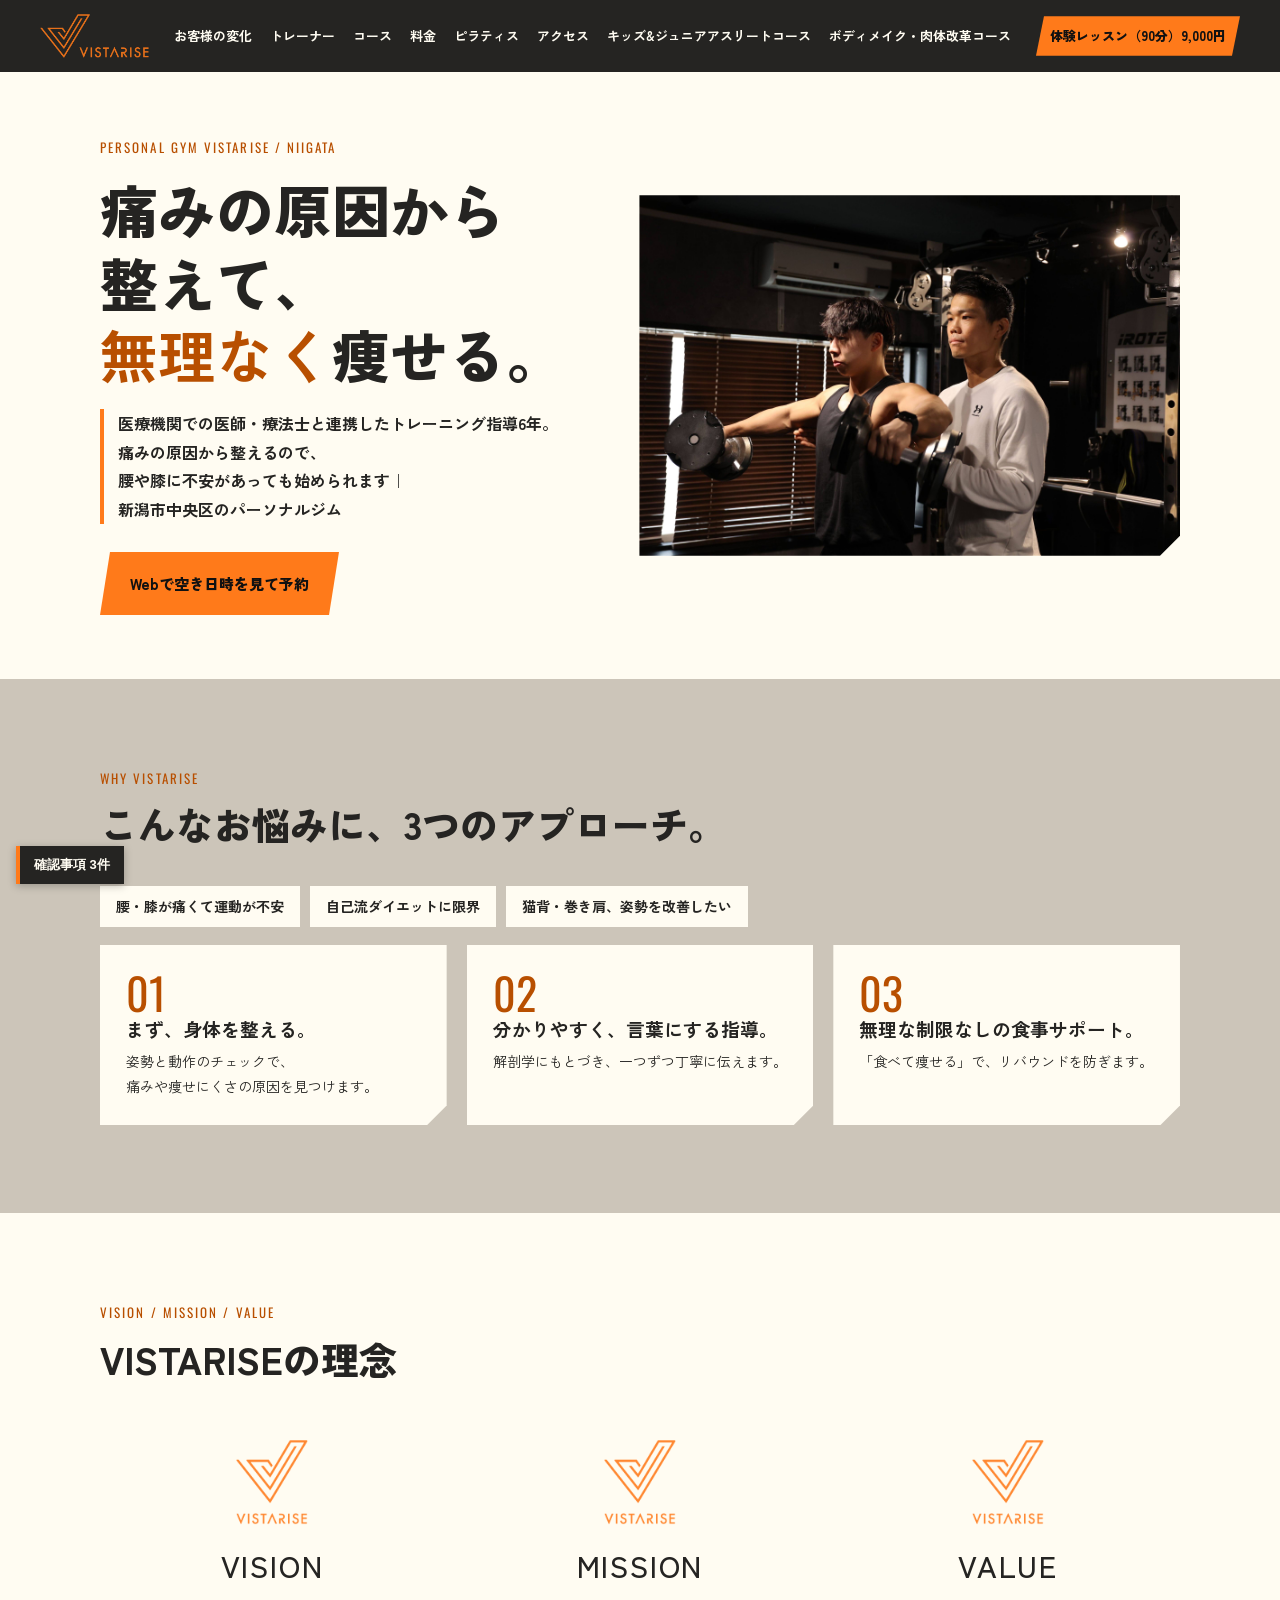
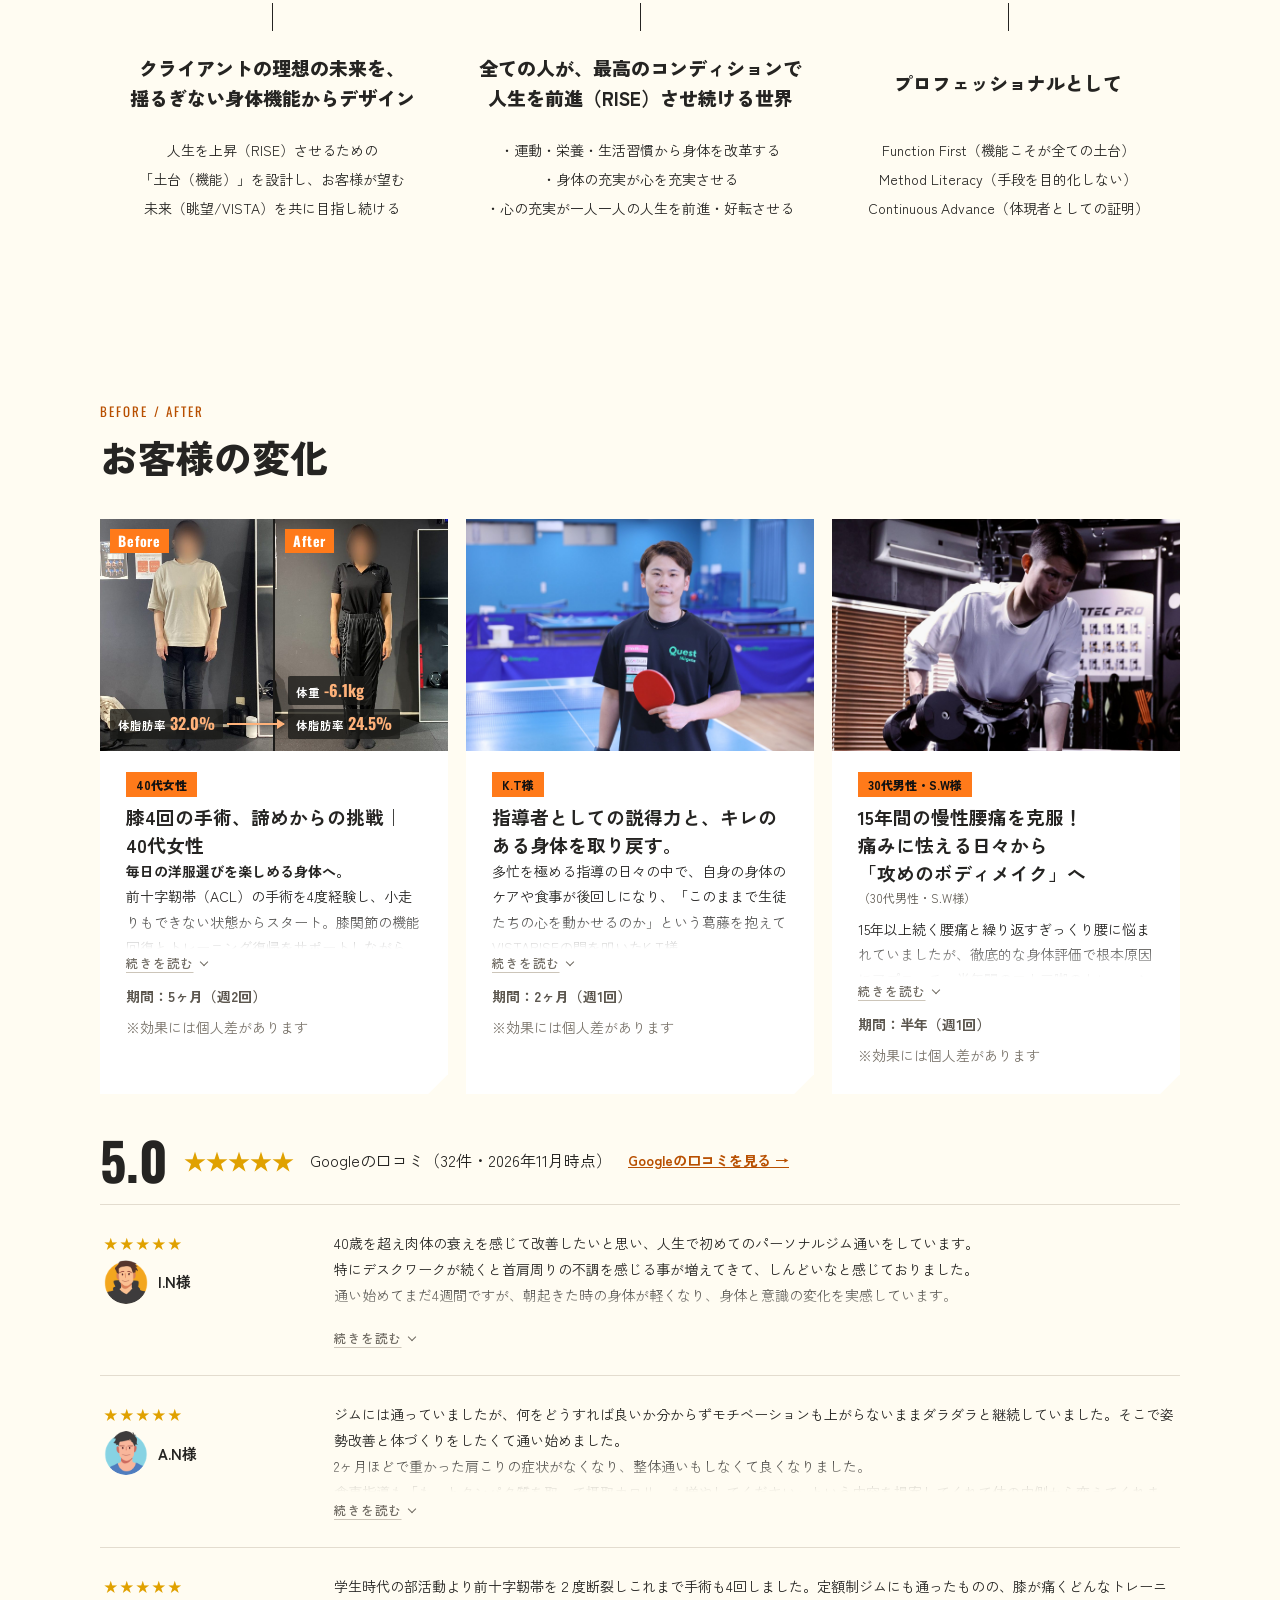
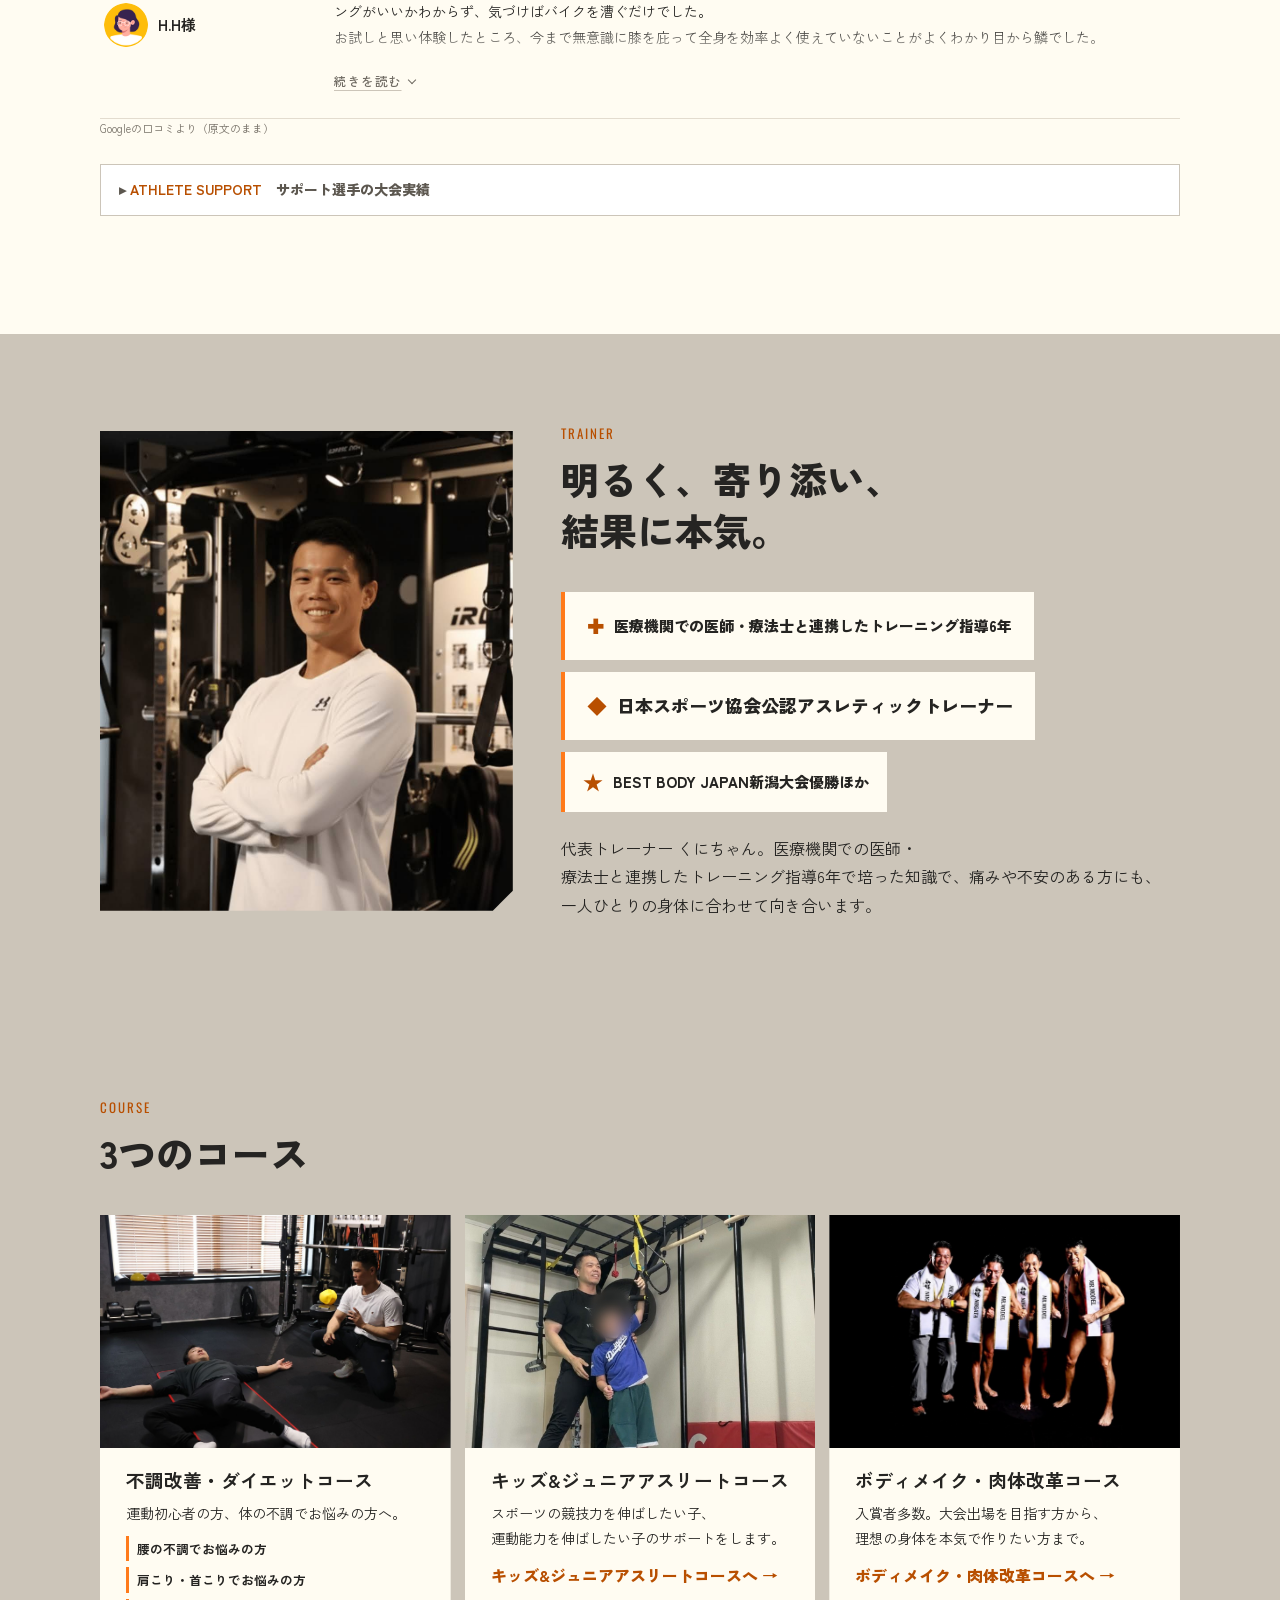
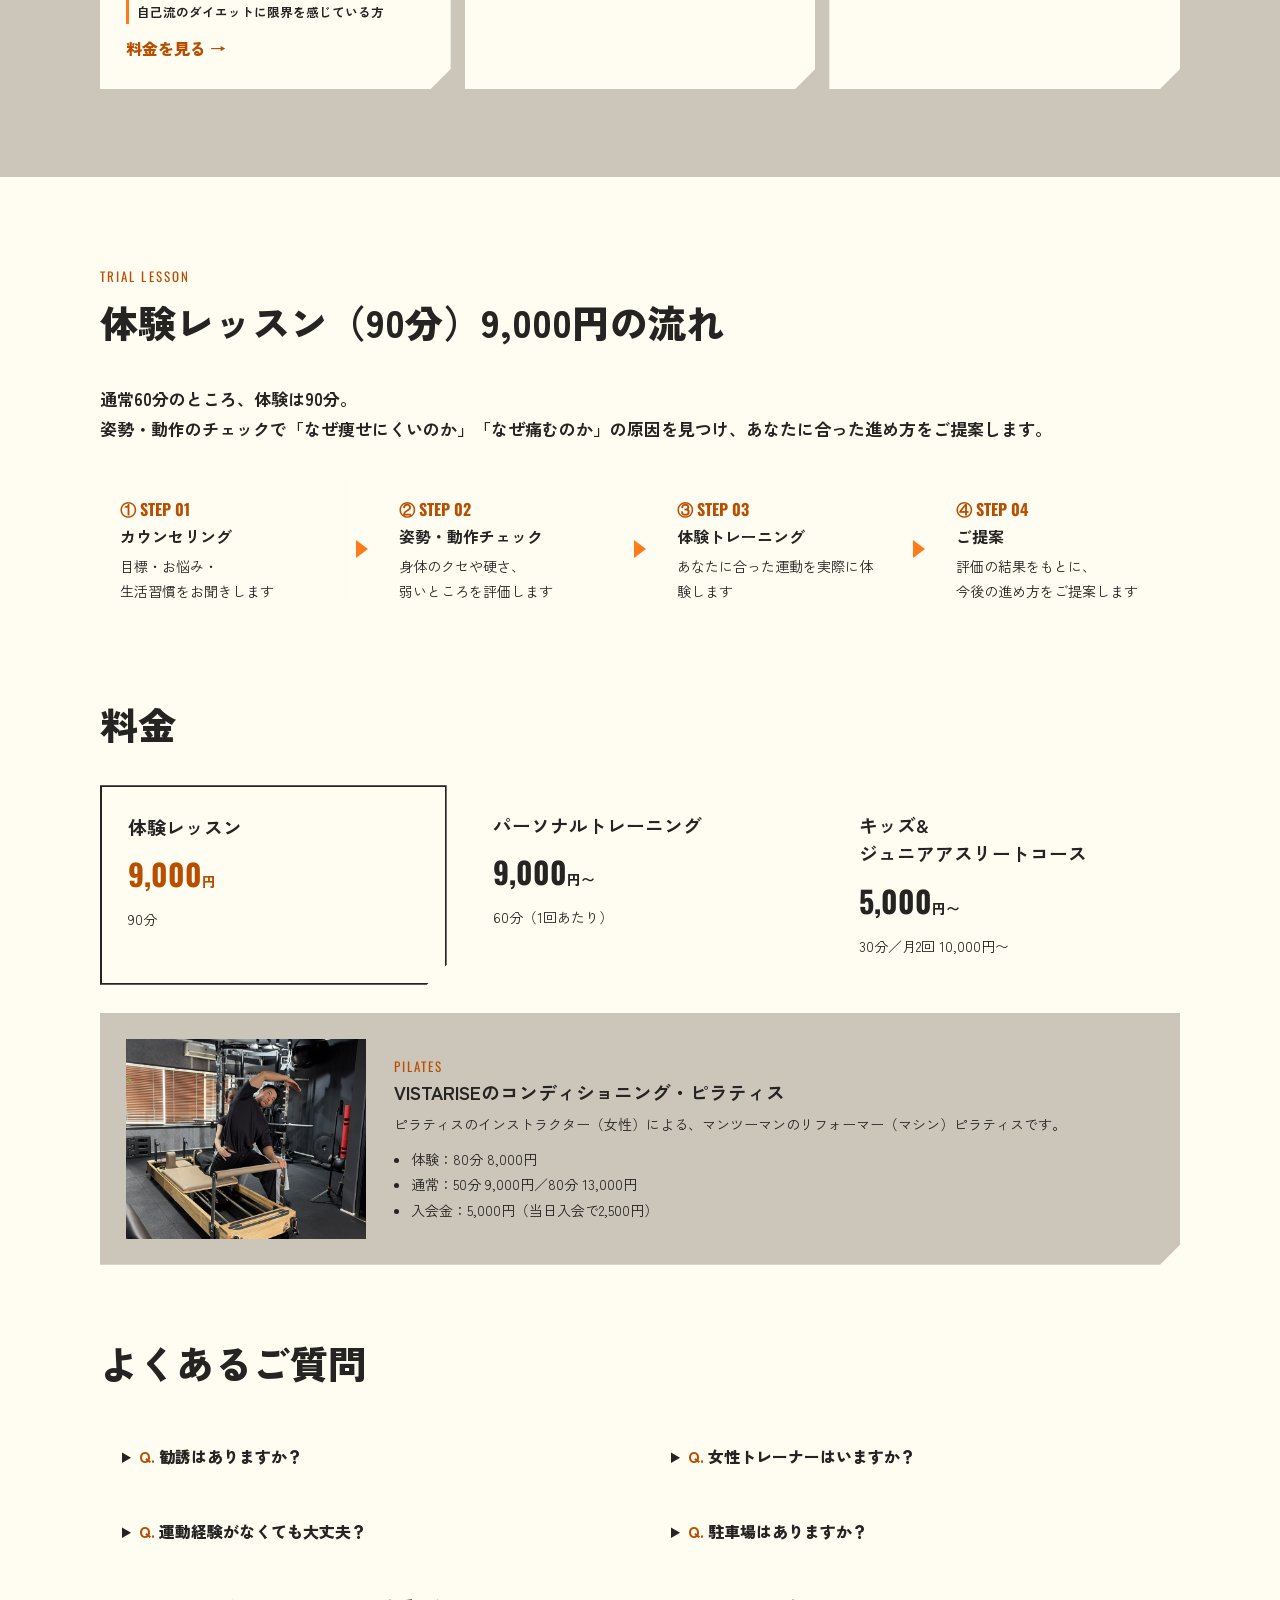
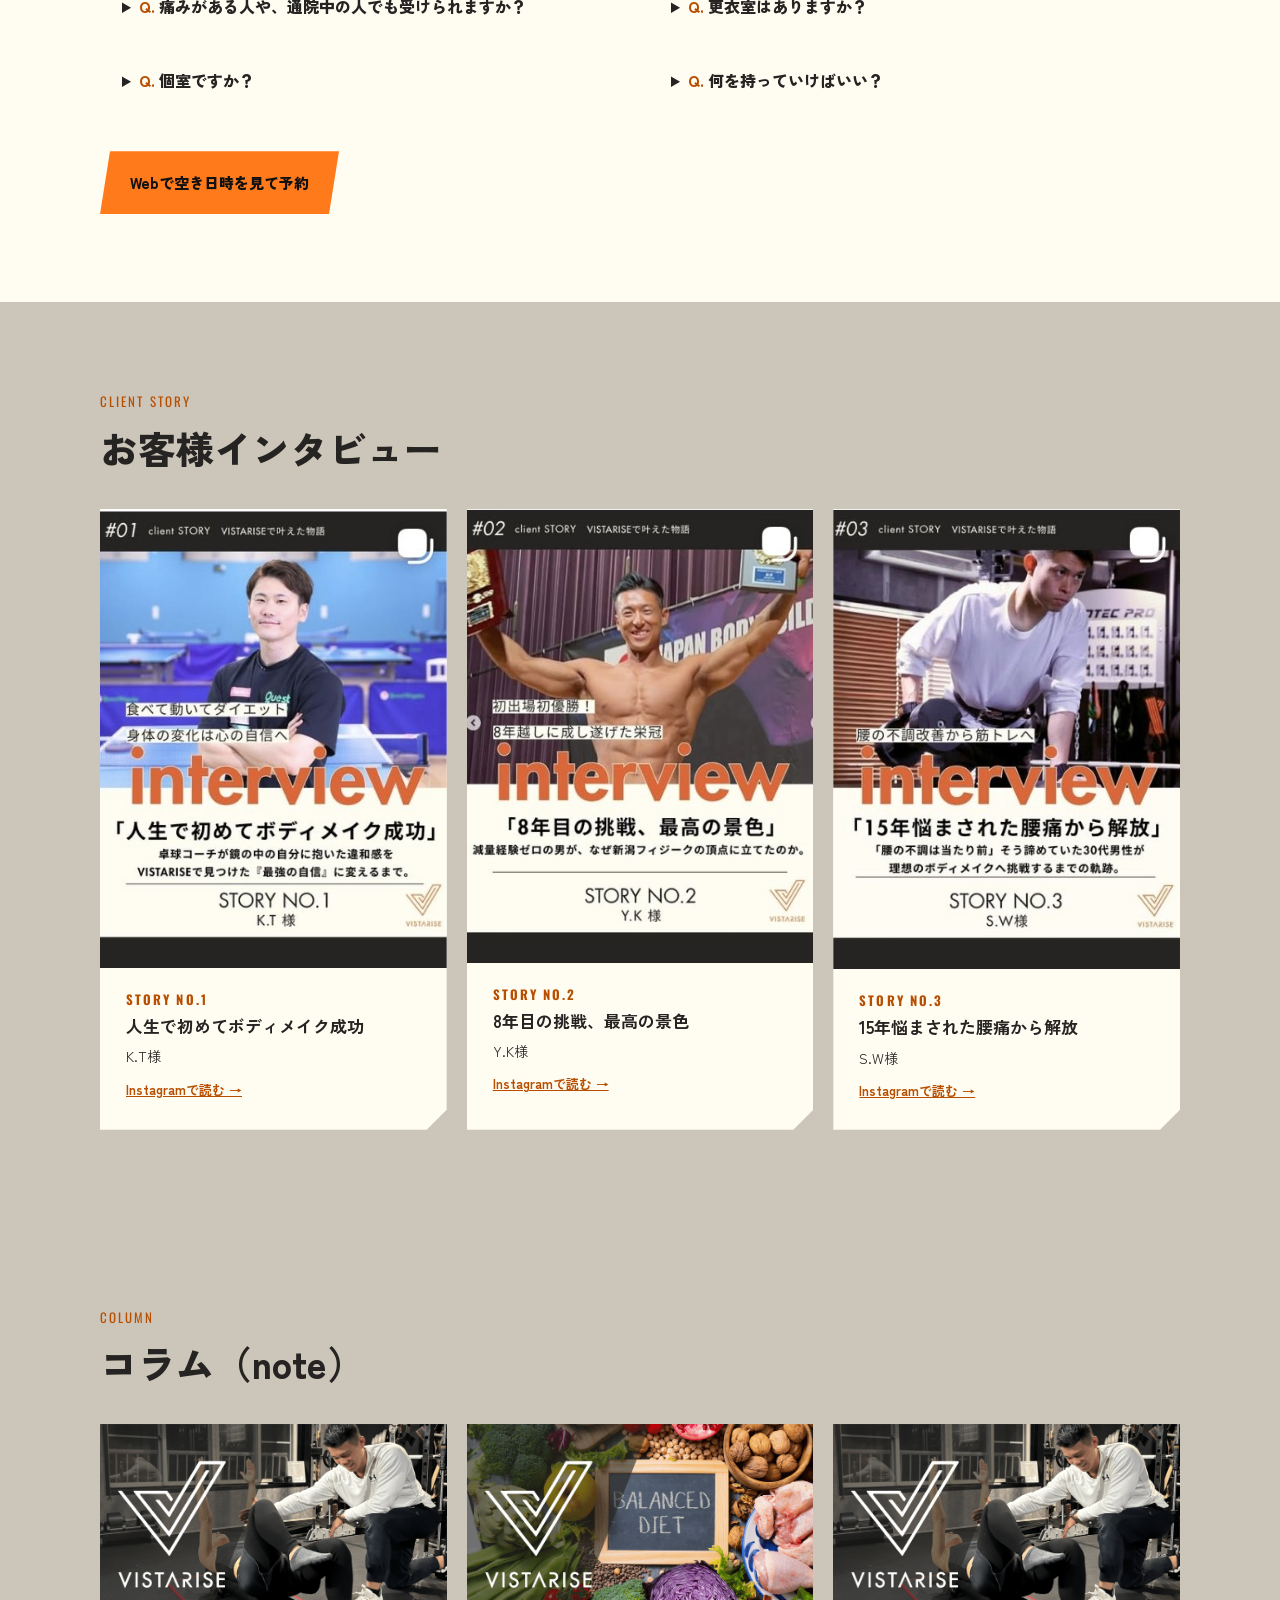
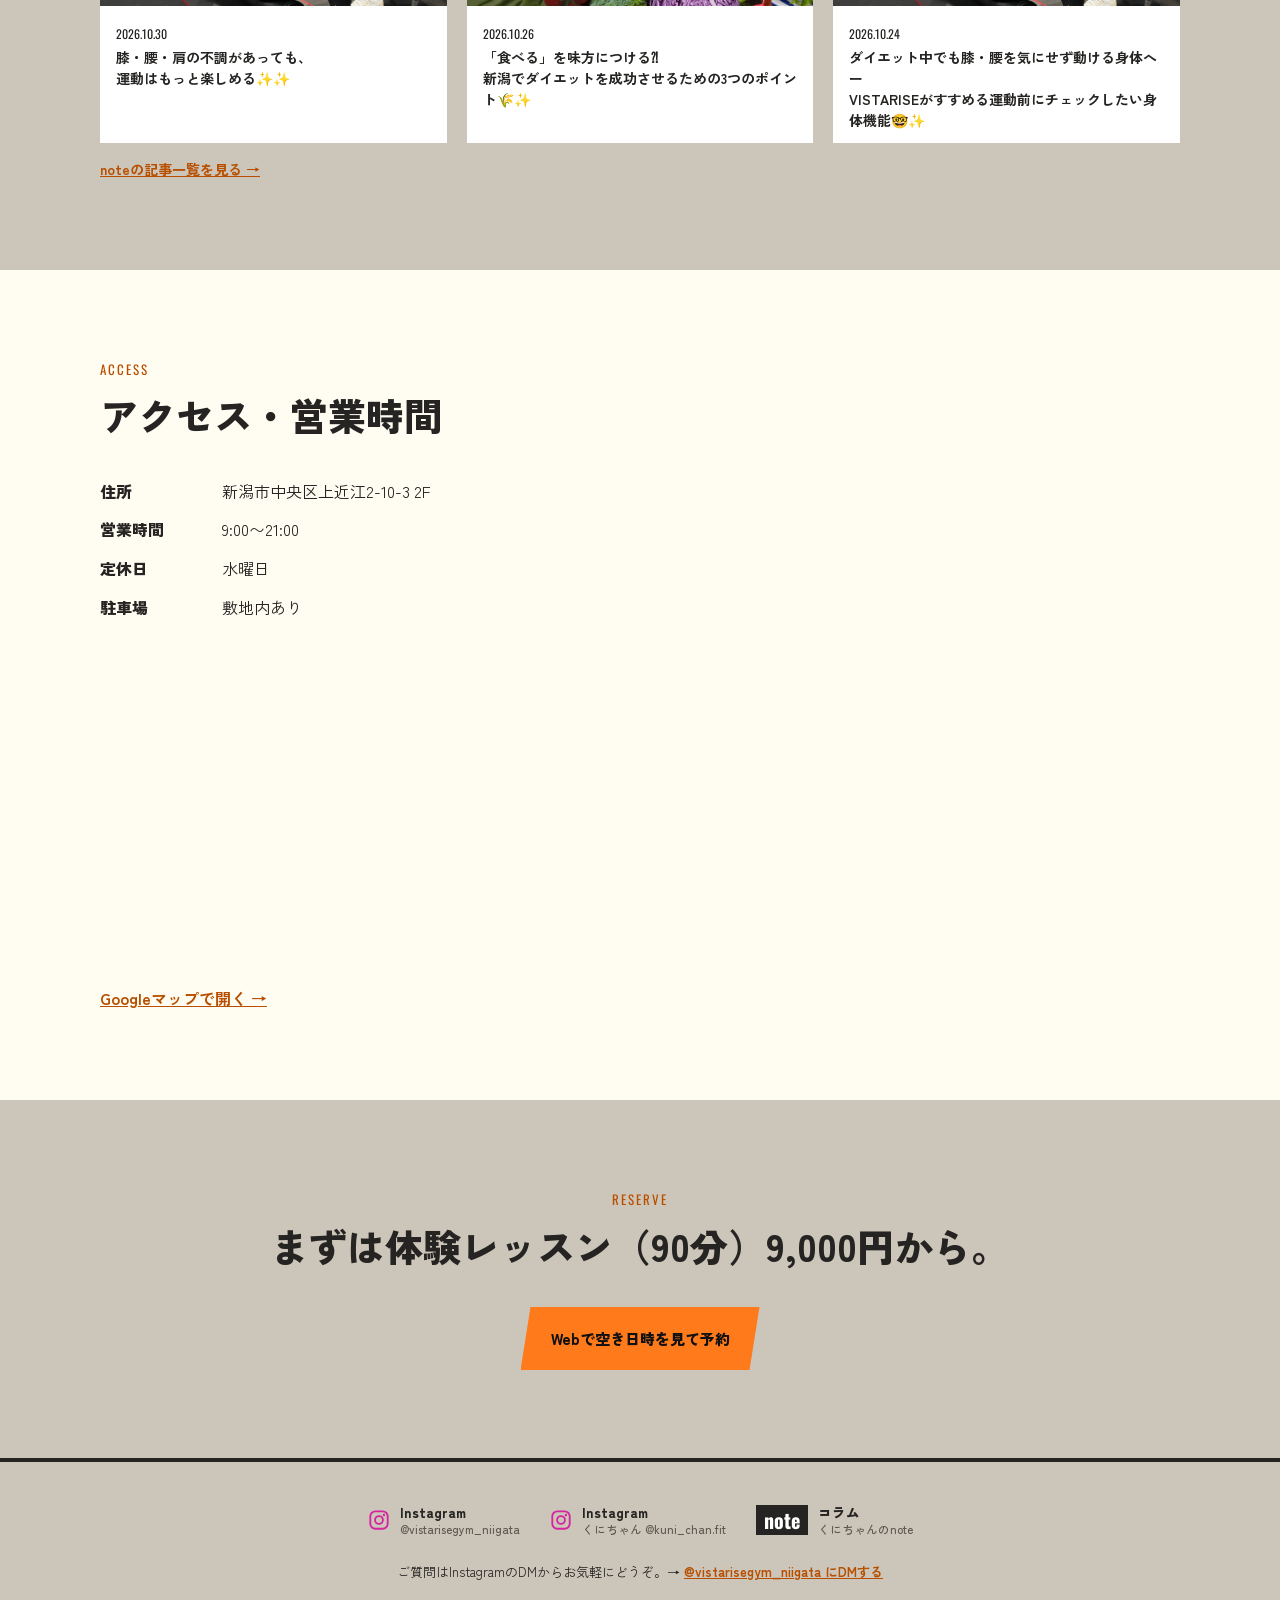
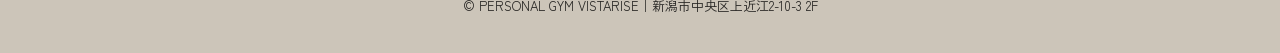
==== commit 88222389: "VISTARISE: 11/26 本保さんの確認結果を反映（OKの確認マーク28件を外す、ピラティスの写真をアルバムの元画像3024×4032に、実績リストのInstagram記述を神田選手に、確認3" ====
--- a/vistarise/index.html
+++ b/vistarise/index.html
@@ -4,43 +4,43 @@
 <section style="padding:0"><div class="wrap hero"><div><div class="en">PERSONAL GYM VISTARISE / NIIGATA</div>
 <h1><span class="nw">痛みの原因から</span><span class="nw">整えて、</span><br><b>無理なく</b>痩せる。</h1>
 <p class="sub">医療機関での医師・療法士と連携したトレーニング指導6年。痛みの原因から整えるので、腰や膝に不安があっても始められます｜新潟市中央区のパーソナルジム</p><div class="btns"><a class="btn" href="https://calendar.google.com/calendar/u/0/appointments/schedules/AcZssZ2UZTPZ3keaYcjivlSsKAIZawz6atsAWFllS9h6P6SBkstXFeXnDx65rXiY0Zh1uTFeupHoDL39" target="_blank" rel="noopener">Webで空き日時を見て予約</a></div></div>
-<div class="hero-ph"><div class="ph cut"><img src="img/hero-sideraise.jpg?v=20261125" alt="サイドレイズを後ろから補助するトレーナー" style="object-position:55% 35%"></div><div class="confirm-note" data-n="1"></div></div></div></section>
+<div class="hero-ph"><div class="ph cut"><img src="img/hero-sideraise.jpg?v=20261125" alt="サイドレイズを後ろから補助するトレーナー" style="object-position:55% 35%"></div></div></div></section>
 <section class="st"><div class="wrap"><div class="en">WHY VISTARISE</div><h2>こんなお悩みに、<wbr>3つのアプローチ。</h2>
 <div class="worry"><span>腰・膝が痛くて運動が不安</span><span>自己流ダイエットに限界</span><span>猫背・巻き肩、姿勢を改善したい</span></div>
 <div class="g3"><div class="card cut"><div class="n">01</div><h3>まず、身体を整える。</h3><p>姿勢と動作のチェックで、痛みや痩せにくさの原因を見つけます。</p></div><div class="card cut"><div class="n">02</div><h3>分かりやすく、<wbr>言葉にする指導。</h3><p>解剖学にもとづき、一つずつ丁寧に伝えます。</p></div><div class="card cut"><div class="n">03</div><h3>無理な制限なしの<wbr>食事サポート。</h3><p>「食べて痩せる」で、リバウンドを防ぎます。</p></div></div></div></section>
-<section id="vvm"><div class="wrap"><div class="en">VISION / MISSION / VALUE</div><h2>VISTARISEの理念</h2><div class="confirm-note" data-n="31"></div><div class="vvm3">
+<section id="vvm"><div class="wrap"><div class="en">VISION / MISSION / VALUE</div><h2>VISTARISEの理念</h2><div class="vvm3">
 <div class="vv"><img class="vv-logo" src="img/logo-square-orange.png?v=20261125" alt="VISTARISE" width="72" height="85"><div class="vv-en">VISION</div><span class="vv-line" aria-hidden="true"></span><h3>クライアントの理想の未来を、<wbr>揺るぎない身体機能からデザイン</h3><p><span class="nw">人生を上昇（RISE）させるための</span><wbr><span class="nw">「土台（機能）」を設計し、お客様が望む</span><wbr><span class="nw">未来（眺望/VISTA）を共に目指し続ける</span></p></div>
 <div class="vv"><img class="vv-logo" src="img/logo-square-orange.png?v=20261125" alt="VISTARISE" width="72" height="85"><div class="vv-en">MISSION</div><span class="vv-line" aria-hidden="true"></span><h3>全ての人が、最高のコンディションで<wbr>人生を前進（RISE）させ続ける世界</h3><ul class="dot"><li>運動・栄養・生活習慣から身体を改革する</li><li>身体の充実が心を充実させる</li><li>心の充実が一人一人の人生を前進・好転させる</li></ul></div>
 <div class="vv"><img class="vv-logo" src="img/logo-square-orange.png?v=20261125" alt="VISTARISE" width="72" height="85"><div class="vv-en">VALUE</div><span class="vv-line" aria-hidden="true"></span><h3>プロフェッショナルとして</h3><ul><li><span class="nw">Function First</span><wbr>（機能こそが全ての土台）</li><li><span class="nw">Method Literacy</span><wbr>（手段を目的化しない）</li><li><span class="nw">Continuous Advance</span><wbr>（体現者としての証明）</li></ul></div>
-</div><div class="vvm-an"><div class="confirm-note" data-n="41"></div></div></div></section>
-<section id="change"><div class="wrap"><div class="en">BEFORE / AFTER</div><h2>お客様の変化</h2><div class="confirm-note" data-n="4"></div><div class="confirm-note" data-n="35"></div><div class="g4 sc case">
+</div></div></section>
+<section id="change"><div class="wrap"><div class="en">BEFORE / AFTER</div><h2>お客様の変化</h2><div class="g4 sc case">
 <div class="card cut" style="background:#fff"><div class="im ba2"><figure><img src="img/ba-acl-40f-before.jpg" alt="40代女性 ビフォー（白い服）"><span class="lbl">Before</span></figure><figure><img src="img/ba-acl-40f-after.jpg" alt="40代女性 アフター（黒い服）"><span class="lbl">After</span></figure><div class="ba2-row" aria-label="体脂肪率32.0%から、体重 -6.1kg・体脂肪率24.5%に"><div class="ba2-l"><span class="chip">体脂肪率<b>32.0%</b></span><i class="arr" aria-hidden="true"></i></div><div class="ba2-r"><span class="chip">体重<b>-6.1kg</b></span><span class="chip">体脂肪率<b>24.5%</b></span></div></div></div><span class="tag">40代女性</span><h3>膝4回の手術、諦めからの挑戦｜40代女性</h3><p><b>毎日の洋服選びを楽しめる身体へ。</b><br>前十字靭帯（ACL）の手術を4度経験し、小走りもできない状態からスタート。膝関節の機能回復とトレーニング復帰をサポートしながら、食事の質を整えて「食べて痩せる」を実践しました。</p><p>・小走りができるようになった<br>・階段の上り下りが軽快に<br>・体重−6.1kg、体脂肪率32.0%→24.5%（筋肉量は維持）</p><p class="meta">期間：5ヶ月（週2回）</p><p class="note">※効果には個人差があります</p></div>
-<div class="card cut" style="background:#fff"><div class="im"><img src="img/case-tk-tabletennis.jpg?v=20261125" alt="K.T様 卓球のコーチ" style="object-position:50% 30%"></div><div class="confirm-note" data-n="51"></div><span class="tag">K.T様</span><h3>指導者としての説得力と、キレのある身体を取り戻す。</h3><p>多忙を極める指導の日々の中で、自身の身体のケアや食事が後回しになり、「このままで生徒たちの心を動かせるのか」という葛藤を抱えてVISTARISEの門を叩いたK.T様。</p><p>長年の現場で染み付いた身体のクセや偏りを、徹底的なコンディショニングで調整。パフォーマンスの質を取り戻しました。<br>また、深刻な栄養不足を解消するため、多忙なスケジュールでも無理なく続けられる実践的な食事管理を導入。筋肉量を維持したまま、引き締まった理想のボディメイクに成功しました。</p><p>「コーチのようになりたい！」という周囲からの声の変化とともに、指導者に揺るぎない自信が宿りました。身体が変われば、発する言葉が変わり、相手の未来まで変えていく——理想の背中を体現し続けています。</p><p class="meta">期間：2ヶ月（週1回）</p><p class="note">※効果には個人差があります</p></div>
-<div class="card cut" style="background:#fff"><div class="im"><img src="img/case-sw-onehandrow.jpg" alt="S.W様 ワンハンドローイング" style="object-position:50% 20%"></div><div class="confirm-note" data-n="50"></div><span class="tag">30代男性・S.W様</span><h3><span class="nw">15年間の</span><span class="nw">慢性腰痛を克服！</span><br><span class="nw">痛みに怯える日々から</span><span class="nw">「攻めのボディメイク」へ</span></h3><p class="who">（30代男性・S.W様）</p><p>15年以上続く腰痛と繰り返すぎっくり腰に悩まれていましたが、徹底的な身体評価で根本原因にアプローチ。半年間の二人三脚のトレーニングを経て、「多忙でも腰が痛まない身体」を手に入れました。現在は痛みの不安から解放され、将来のための筋力アップに意欲的に取り組まれています。</p><p class="meta">期間：半年（週1回）</p><p class="note">※効果には個人差があります</p></div>
-</div><div class="confirm-note" data-n="26"></div><div class="confirm-note" data-n="40"></div>
-<div class="rv-area"><div class="confirm-note" data-n="42"></div><div class="star star-top"><b>5.0</b><em>★★★★★</em><span>Googleの口コミ（32件・2026年11月時点）</span><a href="https://www.google.com/maps?cid=12492940540374445411" target="_blank" rel="noopener">Googleの口コミを見る →</a></div><div class="confirm-note" data-n="52"></div><div class="g3 sc" id="reviews"><div class="card rv"><em>★★★★★</em><p>40歳を超え肉体の衰えを感じて改善したいと思い、人生で初めてのパーソナルジム通いをしています。<br>特にデスクワークが続くと首肩周りの不調を感じる事が増えてきて、しんどいなと感じておりました。<br>通い始めてまだ4週間ですが、朝起きた時の身体が軽くなり、身体と意識の変化を実感しています。</p><p>最初は丁寧なヒアリングから始まります。</p><p>生活習慣や現在の身体の状態を一緒に整理し、その内容をもとに食事や日々のトレーニング方法を、一人ひとりに合わせて提案してくれます。<br>何よりも、今の状態と合わせて未来の具体的な目標を設定してもらえるので、【現状】→【未来の自分】という理想のイメージを自分自身が明確に描く事ができます。<br>未来の自分を具体的にイメージできることで、日々のトレーニングへのモチベーションも自然と高まります。<br>「これがパーソナルトレーニングに通う価値の一つなのだ」と、通ってみたからこそ実感できます。</p><p>元々ヨガが好きでYouTubeを見ながら自宅でやっていました。<br>今まで何度もやっていたポーズなのに、しっかり指導してもらうとこんなにも特定部位への意識の違いや、効果の高さに本当に驚いています。<br>アスリートの方はもちろんですが、私のように日々の疲労感や身体の不調を根本から改善したいと考えている方には、ぜひ一度体験してみてほしいです。<br>迷っている方は、まずは体験レッスンに参加されてから検討してみてはいかがでしょうか。</p><b class="rv-who"><img class="rv-av" src="img/rv-av-1.png" alt="" width="44" height="44">I.N様</b></div><div class="card rv"><em>★★★★★</em><p>ジムには通っていましたが、何をどうすれば良いか分からずモチベーションも上がらないままダラダラと継続していました。そこで姿勢改善と体づくりをしたくて通い始めました。<br>2ヶ月ほどで重かった肩こりの症状がなくなり、整体通いもしなくて良くなりました。<br>食事指導も「もっとタンパク質を取って摂取カロリーも増やしてください」という内容を提案してくれて体の内側から変えてくれます。<br>トレーニングもパフォーマンスアップに必要なトレーニング多岐にわたり教えてくれます。<br>正しいフォームで低負荷のトレーニングを丁寧に行う癖がついてきました。今では高いモチベーションでのジム通いが習慣化しています。<br>くにちゃんの卓越した理論と励ましのおかげです。オススメのジムです。</p><b class="rv-who"><img class="rv-av" src="img/rv-av-2.png" alt="" width="44" height="44">A.N様</b></div><div class="card rv"><em>★★★★★</em><p>学生時代の部活動より前十字靭帯を２度断裂しこれまで手術も4回しました。定額制ジムにも通ったものの、膝が痛くどんなトレーニングがいいかわからず、気づけばバイクを漕ぐだけでした。<br>お試しと思い体験したところ、今まで無意識に膝を庇って全身を効率よく使えていないことがよくわかり目から鱗でした。</p><p>その日で入会しトレーニングを重ねることで、身体が動けることを実感しています。特に怪我をしてから、痛すぎて力の入らなかった膝でしたが、掴まりながらも片足立ちスクワットができた時には感動しました。まだ1ヶ月ほどですが、身体の動きが変わっていくことが楽しみでなりません。正直、VISTARISE 藤田さんに出会うまでは、自分の身体に諦めていました。勇気を出して伺うことができて本当によかったです。<br>これからもよろしくお願いします！</p><b class="rv-who"><img class="rv-av" src="img/rv-av-3.png" alt="" width="44" height="44">H.H様</b><div class="confirm-note" data-n="30"></div></div></div><p class="note">Googleの口コミより（原文のまま）</p>
-<div class="hid ath-mv"><div class="confirm-note" data-n="47"></div><details><summary>▸ <b>ATHLETE SUPPORT</b>　サポート選手の大会実績</summary><ul class="al" style="margin-top:10px"><li>MODEL JAPAN 新潟大会 2025 ミドルクラス グランプリ<br>MODEL JAPAN 首都圏大会 2025 ミドルクラス グランプリ<br>MODEL JAPAN 日本大会 2025 ミドルクラス TOP10<br>2026年BEST BODY JAPAN関東大会 モデルジャパン部門グランプリ<br>2026年 BEST BODY JAPAN新潟大会 モデルジャパン部門グランプリ(二連覇)<br>2026年 BEST BODY JAPAN神奈川・横浜大会 モデルジャパン部門グランプリ<br>2026年 BEST BODY JAPAN J1グランプリ モデルジャパン部門3位<span>吉田選手 <a href="https://www.instagram.com/taichi_fit213/" target="_blank">@taichi_fit213</a></span></li><li>2025 JBBF新潟選手権 初出場でクラス別優勝・オーバーオール優勝<br>2026 JBBF北陸甲信越 -172cm級 準優勝<br>2025 JBBFオールジャパン-172cm級出場<span>Y.K選手 <a href="https://www.instagram.com/u_no_workoutlife/" target="_blank">@u_no_workoutlife</a></span></li><li>2026 JBBF新潟・北陸甲信越 メンズフィジーク180cm超級 2日連続3位<span>中島選手 <a href="https://www.instagram.com/nakaji_s2k/" target="_blank">@nakaji_s2k</a></span></li><li>JBBF新潟選手権2025 men's physique -180cm 4位<br>JBBF新潟選手権2026 men's physique -180cm 3位<span>高橋選手 <a href="https://www.instagram.com/yuuki0624fitness/" target="_blank">@yuuki0624fitness</a></span></li><li>MODEL JAPAN 新潟大会 2025 マスターズクラス3位<br>MODEL JAPAN 新潟大会 2026 マスターズクラス3位<br>MODEL JAPAN 東北大会 2026 マスターズクラス3位<span>稲田選手 <a href="https://www.instagram.com/inakkoo/" target="_blank">@inakkoo</a></span></li><li>BEST BODY JAPAN 新潟大会 2024 マスターズクラス4位<br>BEST BODY JAPAN 福島大会 2024 マスターズクラス5位<br>MODEL JAPAN 東北大会 2025 マスターズクラス4位<br>MODEL JAPAN 新潟大会 2026 マスターズクラス優勝<span>藤井選手</span></li><li>BEST BODY JAPAN 新潟大会 2023 フレッシャーズクラス 優勝<br>JBBF新潟選手権2024 men's physique -168cm 優勝<br>JBBF ALL JAPAN2024 men's physique -168cm 出場<br>JBBF新潟選手権2025 men's physique -168cm 準優勝<br>JBBF新潟選手権2026 men's physique -168cm 準優勝<span>村井選手 <a href="https://www.instagram.com/murai0801/" target="_blank">@murai0801</a></span></li></ul><p style="margin-top:12px"><a href="bodymake.html" style="color:var(--gd);font-weight:700">詳しくはボディメイク・肉体改革コースへ →</a></p></details></div>
+<div class="card cut" style="background:#fff"><div class="im"><img src="img/case-tk-tabletennis.jpg?v=20261125" alt="K.T様 卓球のコーチ" style="object-position:50% 30%"></div><span class="tag">K.T様</span><h3>指導者としての説得力と、キレのある身体を取り戻す。</h3><p>多忙を極める指導の日々の中で、自身の身体のケアや食事が後回しになり、「このままで生徒たちの心を動かせるのか」という葛藤を抱えてVISTARISEの門を叩いたK.T様。</p><p>長年の現場で染み付いた身体のクセや偏りを、徹底的なコンディショニングで調整。パフォーマンスの質を取り戻しました。<br>また、深刻な栄養不足を解消するため、多忙なスケジュールでも無理なく続けられる実践的な食事管理を導入。筋肉量を維持したまま、引き締まった理想のボディメイクに成功しました。</p><p>「コーチのようになりたい！」という周囲からの声の変化とともに、指導者に揺るぎない自信が宿りました。身体が変われば、発する言葉が変わり、相手の未来まで変えていく——理想の背中を体現し続けています。</p><p class="meta">期間：2ヶ月（週1回）</p><p class="note">※効果には個人差があります</p></div>
+<div class="card cut" style="background:#fff"><div class="im"><img src="img/case-sw-onehandrow.jpg" alt="S.W様 ワンハンドローイング" style="object-position:50% 20%"></div><span class="tag">30代男性・S.W様</span><h3><span class="nw">15年間の</span><span class="nw">慢性腰痛を克服！</span><br><span class="nw">痛みに怯える日々から</span><span class="nw">「攻めのボディメイク」へ</span></h3><p class="who">（30代男性・S.W様）</p><p>15年以上続く腰痛と繰り返すぎっくり腰に悩まれていましたが、徹底的な身体評価で根本原因にアプローチ。半年間の二人三脚のトレーニングを経て、「多忙でも腰が痛まない身体」を手に入れました。現在は痛みの不安から解放され、将来のための筋力アップに意欲的に取り組まれています。</p><p class="meta">期間：半年（週1回）</p><p class="note">※効果には個人差があります</p></div>
+</div>
+<div class="rv-area"><div class="star star-top"><b>5.0</b><em>★★★★★</em><span>Googleの口コミ（32件・2026年11月時点）</span><a href="https://www.google.com/maps?cid=12492940540374445411" target="_blank" rel="noopener">Googleの口コミを見る →</a></div><div class="g3 sc" id="reviews"><div class="card rv"><em>★★★★★</em><p>40歳を超え肉体の衰えを感じて改善したいと思い、人生で初めてのパーソナルジム通いをしています。<br>特にデスクワークが続くと首肩周りの不調を感じる事が増えてきて、しんどいなと感じておりました。<br>通い始めてまだ4週間ですが、朝起きた時の身体が軽くなり、身体と意識の変化を実感しています。</p><p>最初は丁寧なヒアリングから始まります。</p><p>生活習慣や現在の身体の状態を一緒に整理し、その内容をもとに食事や日々のトレーニング方法を、一人ひとりに合わせて提案してくれます。<br>何よりも、今の状態と合わせて未来の具体的な目標を設定してもらえるので、【現状】→【未来の自分】という理想のイメージを自分自身が明確に描く事ができます。<br>未来の自分を具体的にイメージできることで、日々のトレーニングへのモチベーションも自然と高まります。<br>「これがパーソナルトレーニングに通う価値の一つなのだ」と、通ってみたからこそ実感できます。</p><p>元々ヨガが好きでYouTubeを見ながら自宅でやっていました。<br>今まで何度もやっていたポーズなのに、しっかり指導してもらうとこんなにも特定部位への意識の違いや、効果の高さに本当に驚いています。<br>アスリートの方はもちろんですが、私のように日々の疲労感や身体の不調を根本から改善したいと考えている方には、ぜひ一度体験してみてほしいです。<br>迷っている方は、まずは体験レッスンに参加されてから検討してみてはいかがでしょうか。</p><b class="rv-who"><img class="rv-av" src="img/rv-av-1.png" alt="" width="44" height="44">I.N様</b></div><div class="card rv"><em>★★★★★</em><p>ジムには通っていましたが、何をどうすれば良いか分からずモチベーションも上がらないままダラダラと継続していました。そこで姿勢改善と体づくりをしたくて通い始めました。<br>2ヶ月ほどで重かった肩こりの症状がなくなり、整体通いもしなくて良くなりました。<br>食事指導も「もっとタンパク質を取って摂取カロリーも増やしてください」という内容を提案してくれて体の内側から変えてくれます。<br>トレーニングもパフォーマンスアップに必要なトレーニング多岐にわたり教えてくれます。<br>正しいフォームで低負荷のトレーニングを丁寧に行う癖がついてきました。今では高いモチベーションでのジム通いが習慣化しています。<br>くにちゃんの卓越した理論と励ましのおかげです。オススメのジムです。</p><b class="rv-who"><img class="rv-av" src="img/rv-av-2.png" alt="" width="44" height="44">A.N様</b></div><div class="card rv"><em>★★★★★</em><p>学生時代の部活動より前十字靭帯を２度断裂しこれまで手術も4回しました。定額制ジムにも通ったものの、膝が痛くどんなトレーニングがいいかわからず、気づけばバイクを漕ぐだけでした。<br>お試しと思い体験したところ、今まで無意識に膝を庇って全身を効率よく使えていないことがよくわかり目から鱗でした。</p><p>その日で入会しトレーニングを重ねることで、身体が動けることを実感しています。特に怪我をしてから、痛すぎて力の入らなかった膝でしたが、掴まりながらも片足立ちスクワットができた時には感動しました。まだ1ヶ月ほどですが、身体の動きが変わっていくことが楽しみでなりません。正直、VISTARISE 藤田さんに出会うまでは、自分の身体に諦めていました。勇気を出して伺うことができて本当によかったです。<br>これからもよろしくお願いします！</p><b class="rv-who"><img class="rv-av" src="img/rv-av-3.png" alt="" width="44" height="44">H.H様</b></div></div><p class="note">Googleの口コミより（原文のまま）</p>
+<div class="hid ath-mv"><details><summary>▸ <b>ATHLETE SUPPORT</b>　サポート選手の大会実績</summary><ul class="al" style="margin-top:10px"><li>MODEL JAPAN 新潟大会 2025 ミドルクラス グランプリ<br>MODEL JAPAN 首都圏大会 2025 ミドルクラス グランプリ<br>MODEL JAPAN 日本大会 2025 ミドルクラス TOP10<br>2026年BEST BODY JAPAN関東大会 モデルジャパン部門グランプリ<br>2026年 BEST BODY JAPAN新潟大会 モデルジャパン部門グランプリ(二連覇)<br>2026年 BEST BODY JAPAN神奈川・横浜大会 モデルジャパン部門グランプリ<br>2026年 BEST BODY JAPAN J1グランプリ モデルジャパン部門3位<span>吉田選手 <a href="https://www.instagram.com/taichi_fit213/" target="_blank">@taichi_fit213</a></span></li><li>2025 JBBF新潟選手権 初出場でクラス別優勝・オーバーオール優勝<br>2026 JBBF北陸甲信越 -172cm級 準優勝<br>2025 JBBFオールジャパン-172cm級出場<span>神田選手 <a href="https://www.instagram.com/u_no_workoutlife/" target="_blank">@u_no_workoutlife</a></span></li><li>2026 JBBF新潟・北陸甲信越 メンズフィジーク180cm超級 2日連続3位<span>中島選手 <a href="https://www.instagram.com/nakaji_s2k/" target="_blank">@nakaji_s2k</a></span></li><li>JBBF新潟選手権2025 men's physique -180cm 4位<br>JBBF新潟選手権2026 men's physique -180cm 3位<span>高橋選手 <a href="https://www.instagram.com/yuuki0624fitness/" target="_blank">@yuuki0624fitness</a></span></li><li>MODEL JAPAN 新潟大会 2025 マスターズクラス3位<br>MODEL JAPAN 新潟大会 2026 マスターズクラス3位<br>MODEL JAPAN 東北大会 2026 マスターズクラス3位<span>稲田選手 <a href="https://www.instagram.com/inakkoo/" target="_blank">@inakkoo</a></span></li><li>BEST BODY JAPAN 新潟大会 2024 マスターズクラス4位<br>BEST BODY JAPAN 福島大会 2024 マスターズクラス5位<br>MODEL JAPAN 東北大会 2025 マスターズクラス4位<br>MODEL JAPAN 新潟大会 2026 マスターズクラス優勝<span>藤井選手</span></li><li>BEST BODY JAPAN 新潟大会 2023 フレッシャーズクラス 優勝<br>JBBF新潟選手権2024 men's physique -168cm 優勝<br>JBBF ALL JAPAN2024 men's physique -168cm 出場<br>JBBF新潟選手権2025 men's physique -168cm 準優勝<br>JBBF新潟選手権2026 men's physique -168cm 準優勝<span>村井選手 <a href="https://www.instagram.com/murai0801/" target="_blank">@murai0801</a></span></li></ul><p style="margin-top:12px"><a href="bodymake.html" style="color:var(--gd);font-weight:700">詳しくはボディメイク・肉体改革コースへ →</a></p></details></div>
 </div></div></section>
 <section class="dk" id="trainer"><div class="wrap tr"><div class="ph cut"><img src="img/trainer-kuni-portrait.jpg" alt="トレーナー くにちゃん" style="object-position:50% 30%"></div><div><div class="en">TRAINER</div><h2>明るく、寄り添い、<br>結果に本気。</h2>
 <div class="bdg"><span class="big long"><i>✚</i>医療機関での医師・療法士と連携したトレーニング指導6年</span><span class="big"><i>◆</i>日本スポーツ協会公認アスレティックトレーナー</span><span><i>★</i>BEST BODY JAPAN新潟大会優勝ほか</span></div>
 <p>代表トレーナー くにちゃん。医療機関での医師・療法士と連携したトレーニング指導6年で培った知識で、痛みや不安のある方にも、<span class="nw">一人ひとりの身体に合わせて向き合います。</span></p></div></div></section>
 <section class="st" id="course"><div class="wrap"><div class="en">COURSE</div><h2>3つのコース</h2><div class="g3 course">
-<a class="card cut" href="#price"><div class="im"><img src="img/course-condition-stretch.jpg" alt="ストレッチ指導"></div><h3>不調改善・ダイエットコース</h3><p>運動初心者の方、体の不調でお悩みの方へ。</p><ul class="eg"><li>腰の不調でお悩みの方</li><li>肩こり・首こりでお悩みの方</li><li>自己流のダイエットに限界を感じている方</li></ul><div class="confirm-note" data-n="48"></div><span class="go">料金を見る →</span></a>
-<a class="card cut" href="kids.html"><div class="im"><img src="img/kids-rings-trainer-blur.jpg" alt="キッズ トレーナーの補助でぶら下がるトレーニング" style="object-position:50% 45%"></div><div class="confirm-note" data-n="36"></div><div class="confirm-note" data-n="49"></div><h3>キッズ&ジュニアアスリートコース</h3><p>スポーツの競技力を伸ばしたい子、運動能力を伸ばしたい子のサポートをします。</p><span class="go">キッズ&ジュニアアスリートコースへ →</span></a>
-<a class="card cut" href="bodymake.html"><div class="im"><img src="img/course-bodymake-team-wide.jpg" alt="ボディメイク MR.MODEL NIIGATA" style="object-position:50% 50%"></div><div class="confirm-note" data-n="44"></div><h3>ボディメイク・肉体改革コース</h3><p>入賞者多数。大会出場を目指す方から、理想の身体を本気で作りたい方まで。</p><span class="go">ボディメイク・肉体改革コースへ →</span></a></div></div></section>
+<a class="card cut" href="#price"><div class="im"><img src="img/course-condition-stretch.jpg" alt="ストレッチ指導"></div><h3>不調改善・ダイエットコース</h3><p>運動初心者の方、体の不調でお悩みの方へ。</p><ul class="eg"><li>腰の不調でお悩みの方</li><li>肩こり・首こりでお悩みの方</li><li>自己流のダイエットに限界を感じている方</li></ul><span class="go">料金を見る →</span></a>
+<a class="card cut" href="kids.html"><div class="im"><img src="img/kids-rings-trainer-blur.jpg" alt="キッズ トレーナーの補助でぶら下がるトレーニング" style="object-position:50% 45%"></div><h3>キッズ&ジュニアアスリートコース</h3><p>スポーツの競技力を伸ばしたい子、運動能力を伸ばしたい子のサポートをします。</p><span class="go">キッズ&ジュニアアスリートコースへ →</span></a>
+<a class="card cut" href="bodymake.html"><div class="im"><img src="img/course-bodymake-team-wide.jpg" alt="ボディメイク MR.MODEL NIIGATA" style="object-position:50% 50%"></div><h3>ボディメイク・肉体改革コース</h3><p>入賞者多数。大会出場を目指す方から、理想の身体を本気で作りたい方まで。</p><span class="go">ボディメイク・肉体改革コースへ →</span></a></div></div></section>
 <section id="trial"><div class="wrap"><div class="en">TRIAL LESSON</div><h2>体験レッスン（90分）<wbr>9,000円の流れ</h2>
 <p class="lead">通常60分のところ、体験は90分。<br>姿勢・動作のチェックで「なぜ痩せにくいのか」「なぜ痛むのか」の原因を見つけ、あなたに合った進め方をご提案します。</p>
 <div class="g4 flow"><div class="card cut st"><b>① STEP 01</b><h3>カウンセリング</h3><p>目標・お悩み・生活習慣をお聞きします</p></div><span class="fa" aria-hidden="true"></span><div class="card cut st"><b>② STEP 02</b><h3>姿勢・動作チェック</h3><p>身体のクセや硬さ、弱いところを評価します</p></div><span class="fa" aria-hidden="true"></span><div class="card cut st"><b>③ STEP 03</b><h3>体験トレーニング</h3><p>あなたに合った運動を実際に体験します</p></div><span class="fa" aria-hidden="true"></span><div class="card cut st"><b>④ STEP 04</b><h3>ご提案</h3><p>評価の結果をもとに、今後の進め方をご提案します</p></div></div>
 <h2 id="price" style="margin-top:72px">料金</h2><div class="g3 sc"><div class="card cut hot"><h3>体験レッスン</h3><div class="price">9,000<small>円</small></div><p>90分</p></div><div class="card cut st"><h3>パーソナルトレーニング</h3><div class="price">9,000<small>円〜</small></div><p>60分（1回あたり）</p></div><div class="card cut st"><h3>キッズ&ジュニアアスリートコース</h3><div class="price">5,000<small>円〜</small></div><p>30分／月2回 10,000円〜</p></div></div>
-<div id="pilates" class="card cut pl" style="background:var(--st);margin-top:28px"><div style="height:200px"><img src="img/pilates-studio.jpg" alt="ピラティススタジオ"></div><div><div class="en">PILATES</div><h3>VISTARISEのコンディショニング・ピラティス</h3><p>ピラティスのインストラクター（女性）による、マンツーマンのリフォーマー（マシン）ピラティスです。</p><ul><li>体験：80分 8,000円</li><li>通常：50分 9,000円／80分 13,000円</li><li>入会金：5,000円（当日入会で2,500円）</li></ul></div></div>
+<div id="pilates" class="card cut pl" style="background:var(--st);margin-top:28px"><div style="height:200px"><img src="img/pilates-studio.jpg?v=20261126" alt="ピラティススタジオ"></div><div><div class="en">PILATES</div><h3>VISTARISEのコンディショニング・ピラティス</h3><p>ピラティスのインストラクター（女性）による、マンツーマンのリフォーマー（マシン）ピラティスです。</p><ul><li>体験：80分 8,000円</li><li>通常：50分 9,000円／80分 13,000円</li><li>入会金：5,000円（当日入会で2,500円）</li></ul></div></div>
 <h2 style="margin-top:72px">よくあるご質問</h2><div class="faq g2"><div><details><summary>勧誘はありますか？</summary><p>しつこい勧誘は一切ありません。体験レッスンの最後に、お身体の評価結果をもとに今後の進め方をご提案しますが、その場で決めていただく必要はありません。ご自宅でゆっくり検討してから、ご連絡いただければ大丈夫です。</p></details><details><summary>運動経験がなくても大丈夫？</summary><p>まったく問題ありません。通っている方の多くが、運動初心者や久しぶりに運動を始める方です。最初に姿勢や身体の動きをチェックし、今の体力やお身体の状態に合わせたメニューから始めるので、無理なく続けられます。</p></details><details><summary>痛みがある人や、通院中の人でも受けられますか？</summary><p>はい、受けていただけます。トレーナーは医療機関での医師・療法士と連携したトレーニング指導6年の中で、痛みや不調を抱える方の身体と向き合ってきました。体験レッスンでは、まず痛みの出る動きや原因をていねいに確認し、お身体に負担のかからない内容から始めます。<br>なお、通院中の方や手術後の方は、主治医の先生に運動をしてよいかご確認のうえでお越しください。症状によっては、医療機関の受診をおすすめする場合もあります。</p></details><details><summary>個室ですか？</summary><p>はい、完全個室です。他の利用者の目を気にすることなく、マンツーマンでトレーニングに集中していただけます。「ジムの雰囲気が苦手」「人前で運動するのは恥ずかしい」という方も安心してお越しください。</p></details></div><div><details><summary>女性トレーナーはいますか？</summary><p>パーソナルトレーニングは男性トレーナー（代表）が担当しております。ピラティスは女性インストラクターが担当しておりますので、女性の指導を希望される方はピラティスもご検討ください。完全個室で、ご不安な点は事前にInstagramのDMからご相談いただけます。</p></details><details><summary>駐車場はありますか？</summary><p>ジムの敷地内に無料駐車場がございます。お車でもお気軽にお越しください。</p></details><details><summary>更衣室はありますか？</summary><p>はい、更衣室がございます。お仕事帰りや学校帰りでも、着替えてからトレーニングを始めていただけます。</p></details><details><summary>何を持っていけばいい？</summary><p>動きやすい服装、室内用の運動靴、飲み物、タオルをお持ちください。更衣室もございますので、お仕事帰りなどにお着替えいただくことも可能です。</p></details></div></div>
 <div class="btns"><a class="btn" href="https://calendar.google.com/calendar/u/0/appointments/schedules/AcZssZ2UZTPZ3keaYcjivlSsKAIZawz6atsAWFllS9h6P6SBkstXFeXnDx65rXiY0Zh1uTFeupHoDL39" target="_blank" rel="noopener">Webで空き日時を見て予約</a></div></div></section>
-<section class="st"><div class="wrap"><div class="en">CLIENT STORY</div><h2>お客様インタビュー</h2><div class="confirm-note" data-n="46"></div><div class="g3 sc story">
-<div class="card cut"><div class="im ig"><blockquote class="instagram-media" data-instgrm-permalink="https://www.instagram.com/p/DWTsiPekf0q/" data-instgrm-version="14"><a href="https://www.instagram.com/p/DWTsiPekf0q/" target="_blank" rel="noopener"><img src="img/s1.jpg" alt="STORY NO.1 K.T様 インタビュー"></a></blockquote></div><b class="en">STORY NO.1</b><h3>人生で初めてボディメイク成功</h3><p>K.T様</p><a class="go" href="https://www.instagram.com/p/DWTsiPekf0q/" target="_blank" rel="noopener">Instagramで読む →</a><div class="confirm-note" data-n="34"></div></div>
+<section class="st"><div class="wrap"><div class="en">CLIENT STORY</div><h2>お客様インタビュー</h2><div class="g3 sc story">
+<div class="card cut"><div class="im ig"><blockquote class="instagram-media" data-instgrm-permalink="https://www.instagram.com/p/DWTsiPekf0q/" data-instgrm-version="14"><a href="https://www.instagram.com/p/DWTsiPekf0q/" target="_blank" rel="noopener"><img src="img/s1.jpg" alt="STORY NO.1 K.T様 インタビュー"></a></blockquote></div><b class="en">STORY NO.1</b><h3>人生で初めてボディメイク成功</h3><p>K.T様</p><a class="go" href="https://www.instagram.com/p/DWTsiPekf0q/" target="_blank" rel="noopener">Instagramで読む →</a></div>
 <div class="card cut"><div class="im ig"><blockquote class="instagram-media" data-instgrm-permalink="https://www.instagram.com/p/DWVzXV2ETeR/" data-instgrm-version="14"><a href="https://www.instagram.com/p/DWVzXV2ETeR/" target="_blank" rel="noopener"><img src="img/s2.jpg" alt="STORY NO.2 Y.K様 インタビュー"></a></blockquote></div><b class="en">STORY NO.2</b><h3>8年目の挑戦、最高の景色</h3><p>Y.K様</p><a class="go" href="https://www.instagram.com/p/DWVzXV2ETeR/" target="_blank" rel="noopener">Instagramで読む →</a></div>
 <div class="card cut"><div class="im ig"><blockquote class="instagram-media" data-instgrm-permalink="https://www.instagram.com/p/DXO05CHkVWK/" data-instgrm-version="14"><a href="https://www.instagram.com/p/DXO05CHkVWK/" target="_blank" rel="noopener"><img src="img/s3.jpg" alt="STORY NO.3 S.W様 インタビュー"></a></blockquote></div><b class="en">STORY NO.3</b><h3>15年悩まされた腰痛から解放</h3><p>S.W様</p><a class="go" href="https://www.instagram.com/p/DXO05CHkVWK/" target="_blank" rel="noopener">Instagramで読む →</a></div></div></div></section>
 <section class="st"><div class="wrap"><div class="en">COLUMN</div><h2>コラム（note）</h2><div class="g3 sc note-s"><a href="https://note.com/kuni_chanfit1125/n/ne103672a612d" target="_blank"><img src="img/note1.png"><div><time>2026.10.30</time><h3>膝・腰・肩の不調があっても、運動はもっと楽しめる✨✨</h3></div></a><a href="https://note.com/kuni_chanfit1125/n/nbc5e97015b2b" target="_blank"><img src="img/note2.png"><div><time>2026.10.26</time><h3>「食べる」を味方につける⁈新潟でダイエットを成功させるための3つのポイント🌾✨</h3></div></a><a href="https://note.com/kuni_chanfit1125/n/n28cbedc9c264" target="_blank"><img src="img/note3.png"><div><time>2026.10.24</time><h3>ダイエット中でも膝・腰を気にせず動ける身体へ ー VISTARISEがすすめる運動前にチェックしたい身体機能🤓✨</h3></div></a></div><p class="more"><a href="https://note.com/kuni_chanfit1125" target="_blank" rel="noopener">noteの記事一覧を見る →</a></p></div></section>
 <section id="access"><div class="wrap"><div class="en">ACCESS</div><h2>アクセス・営業時間</h2><dl><dt>住所</dt><dd>新潟市中央区上近江2-10-3 2F</dd><dt>営業時間</dt><dd>9:00〜21:00</dd><dt>定休日</dt><dd>水曜日</dd><dt>駐車場</dt><dd>敷地内あり</dd></dl><iframe loading="lazy" referrerpolicy="no-referrer-when-downgrade" allowfullscreen src="https://www.google.com/maps/embed?pb=!1m18!1m12!1m3!1d1492.9854305155588!2d139.03638005948875!3d37.89923570196474!2m3!1f0!2f0!3f0!3m2!1i1024!2i768!4f13.1!3m3!1m2!1s0x5ff4c96afd314eab%3A0xad5fd73b25186d63!2z44OR44O844K944OK44Or44K444OgIFZJU1RBUklTRe-8iOODk-OCueOCv-ODqeOCpOOCuu-8ieWLleS9nOaUueWWhOODu-ODnOODh-OCo-ODoeOCpOOCrw!5e0!3m2!1sja!2sjp!4v1793496331278!5m2!1sja!2sjp"></iframe><p style="margin-top:10px"><a href="https://maps.app.goo.gl/F1NhX1iqSLMzSttx8" target="_blank" rel="noopener" style="color:var(--gd);font-weight:700">Googleマップで開く →</a></p></div></section>
 <section class="dk cta"><div class="wrap"><div class="en">RESERVE</div><h2>まずは体験レッスン（90分）<wbr>9,000円から。</h2><div class="btns"><a class="btn" href="https://calendar.google.com/calendar/u/0/appointments/schedules/AcZssZ2UZTPZ3keaYcjivlSsKAIZawz6atsAWFllS9h6P6SBkstXFeXnDx65rXiY0Zh1uTFeupHoDL39" target="_blank" rel="noopener">Webで空き日時を見て予約</a></div></div></section>
-<footer><div class="fsns"><a class="fig" href="https://www.instagram.com/vistarisegym_niigata/" target="_blank" rel="noopener"><svg class="igi" viewBox="0 0 24 24" width="22" height="22" aria-hidden="true"><rect x="2.5" y="2.5" width="19" height="19" rx="5.5" fill="none" stroke="currentColor" stroke-width="2"/><circle cx="12" cy="12" r="4.3" fill="none" stroke="currentColor" stroke-width="2"/><circle cx="17.4" cy="6.6" r="1.3" fill="currentColor"/></svg><span>Instagram<small>@vistarisegym_niigata</small></span></a><a class="fig" href="https://www.instagram.com/kuni_chan.fit/" target="_blank" rel="noopener"><svg class="igi" viewBox="0 0 24 24" width="22" height="22" aria-hidden="true"><rect x="2.5" y="2.5" width="19" height="19" rx="5.5" fill="none" stroke="currentColor" stroke-width="2"/><circle cx="12" cy="12" r="4.3" fill="none" stroke="currentColor" stroke-width="2"/><circle cx="17.4" cy="6.6" r="1.3" fill="currentColor"/></svg><span>Instagram<small>くにちゃん @kuni_chan.fit</small></span></a><a class="fnote" href="https://note.com/kuni_chanfit1125" target="_blank" rel="noopener"><b>note</b><span>コラム<small>くにちゃんのnote</small></span></a></div><div class="confirm-note" data-n="55"></div><p>ご質問はInstagramのDMからお気軽にどうぞ。→ <a href="https://ig.me/m/vistarisegym_niigata" target="_blank">@vistarisegym_niigata にDMする</a></p><p style="margin-top:10px">© PERSONAL GYM VISTARISE｜新潟市中央区上近江2-10-3 2F</p></footer>
-<a class="spbar" href="https://calendar.google.com/calendar/u/0/appointments/schedules/AcZssZ2UZTPZ3keaYcjivlSsKAIZawz6atsAWFllS9h6P6SBkstXFeXnDx65rXiY0Zh1uTFeupHoDL39" target="_blank" rel="noopener">Webで空き日時を見て予約</a><script async src="https://www.instagram.com/embed.js"></script><script src="sp.js?v=20261116l"></script><script src="lb.js"></script><script src="review.js?v=20261125c"></script></body></html>+<footer><div class="fsns"><a class="fig" href="https://www.instagram.com/vistarisegym_niigata/" target="_blank" rel="noopener"><svg class="igi" viewBox="0 0 24 24" width="22" height="22" aria-hidden="true"><rect x="2.5" y="2.5" width="19" height="19" rx="5.5" fill="none" stroke="currentColor" stroke-width="2"/><circle cx="12" cy="12" r="4.3" fill="none" stroke="currentColor" stroke-width="2"/><circle cx="17.4" cy="6.6" r="1.3" fill="currentColor"/></svg><span>Instagram<small>@vistarisegym_niigata</small></span></a><a class="fig" href="https://www.instagram.com/kuni_chan.fit/" target="_blank" rel="noopener"><svg class="igi" viewBox="0 0 24 24" width="22" height="22" aria-hidden="true"><rect x="2.5" y="2.5" width="19" height="19" rx="5.5" fill="none" stroke="currentColor" stroke-width="2"/><circle cx="12" cy="12" r="4.3" fill="none" stroke="currentColor" stroke-width="2"/><circle cx="17.4" cy="6.6" r="1.3" fill="currentColor"/></svg><span>Instagram<small>くにちゃん @kuni_chan.fit</small></span></a><a class="fnote" href="https://note.com/kuni_chanfit1125" target="_blank" rel="noopener"><b>note</b><span>コラム<small>くにちゃんのnote</small></span></a></div><p>ご質問はInstagramのDMからお気軽にどうぞ。→ <a href="https://ig.me/m/vistarisegym_niigata" target="_blank">@vistarisegym_niigata にDMする</a></p><p style="margin-top:10px">© PERSONAL GYM VISTARISE｜新潟市中央区上近江2-10-3 2F</p></footer>
+<a class="spbar" href="https://calendar.google.com/calendar/u/0/appointments/schedules/AcZssZ2UZTPZ3keaYcjivlSsKAIZawz6atsAWFllS9h6P6SBkstXFeXnDx65rXiY0Zh1uTFeupHoDL39" target="_blank" rel="noopener">Webで空き日時を見て予約</a><script async src="https://www.instagram.com/embed.js"></script><script src="sp.js?v=20261116l"></script><script src="lb.js"></script><script src="review.js?v=20261126"></script></body></html>
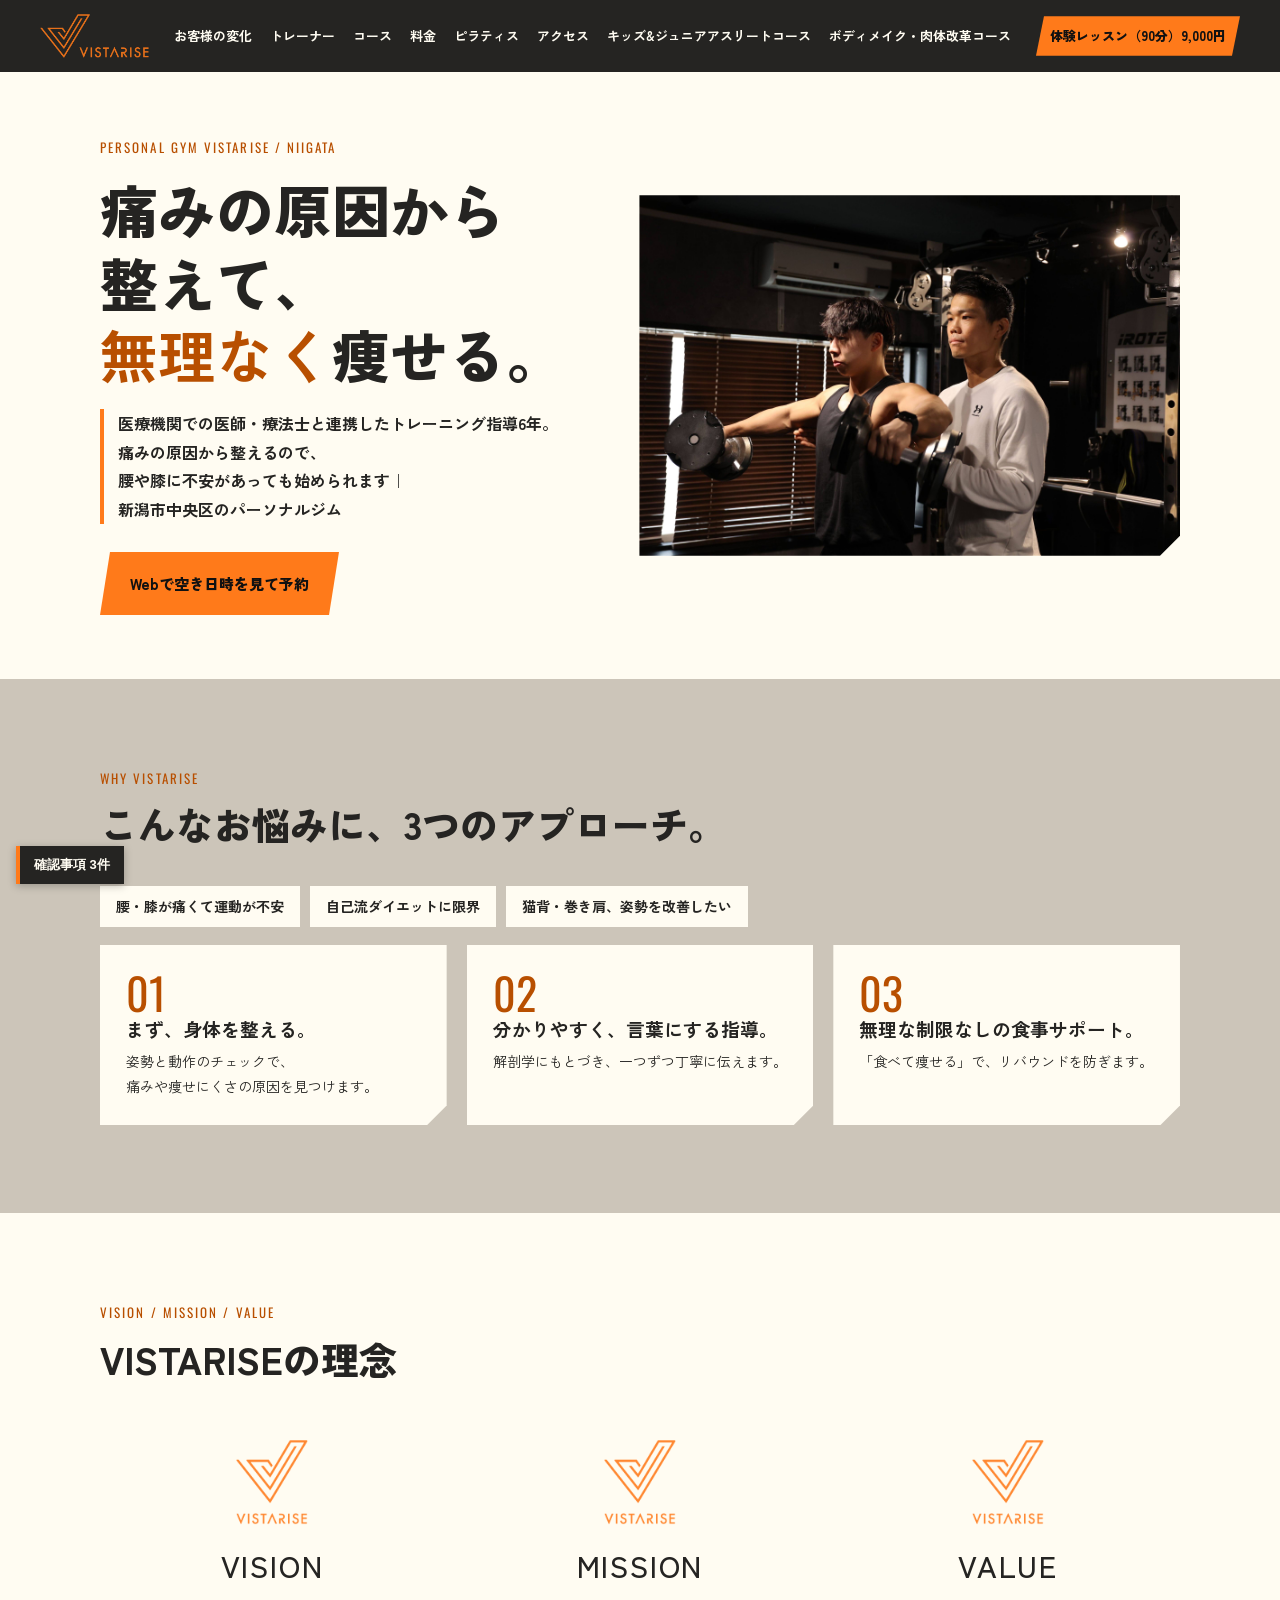
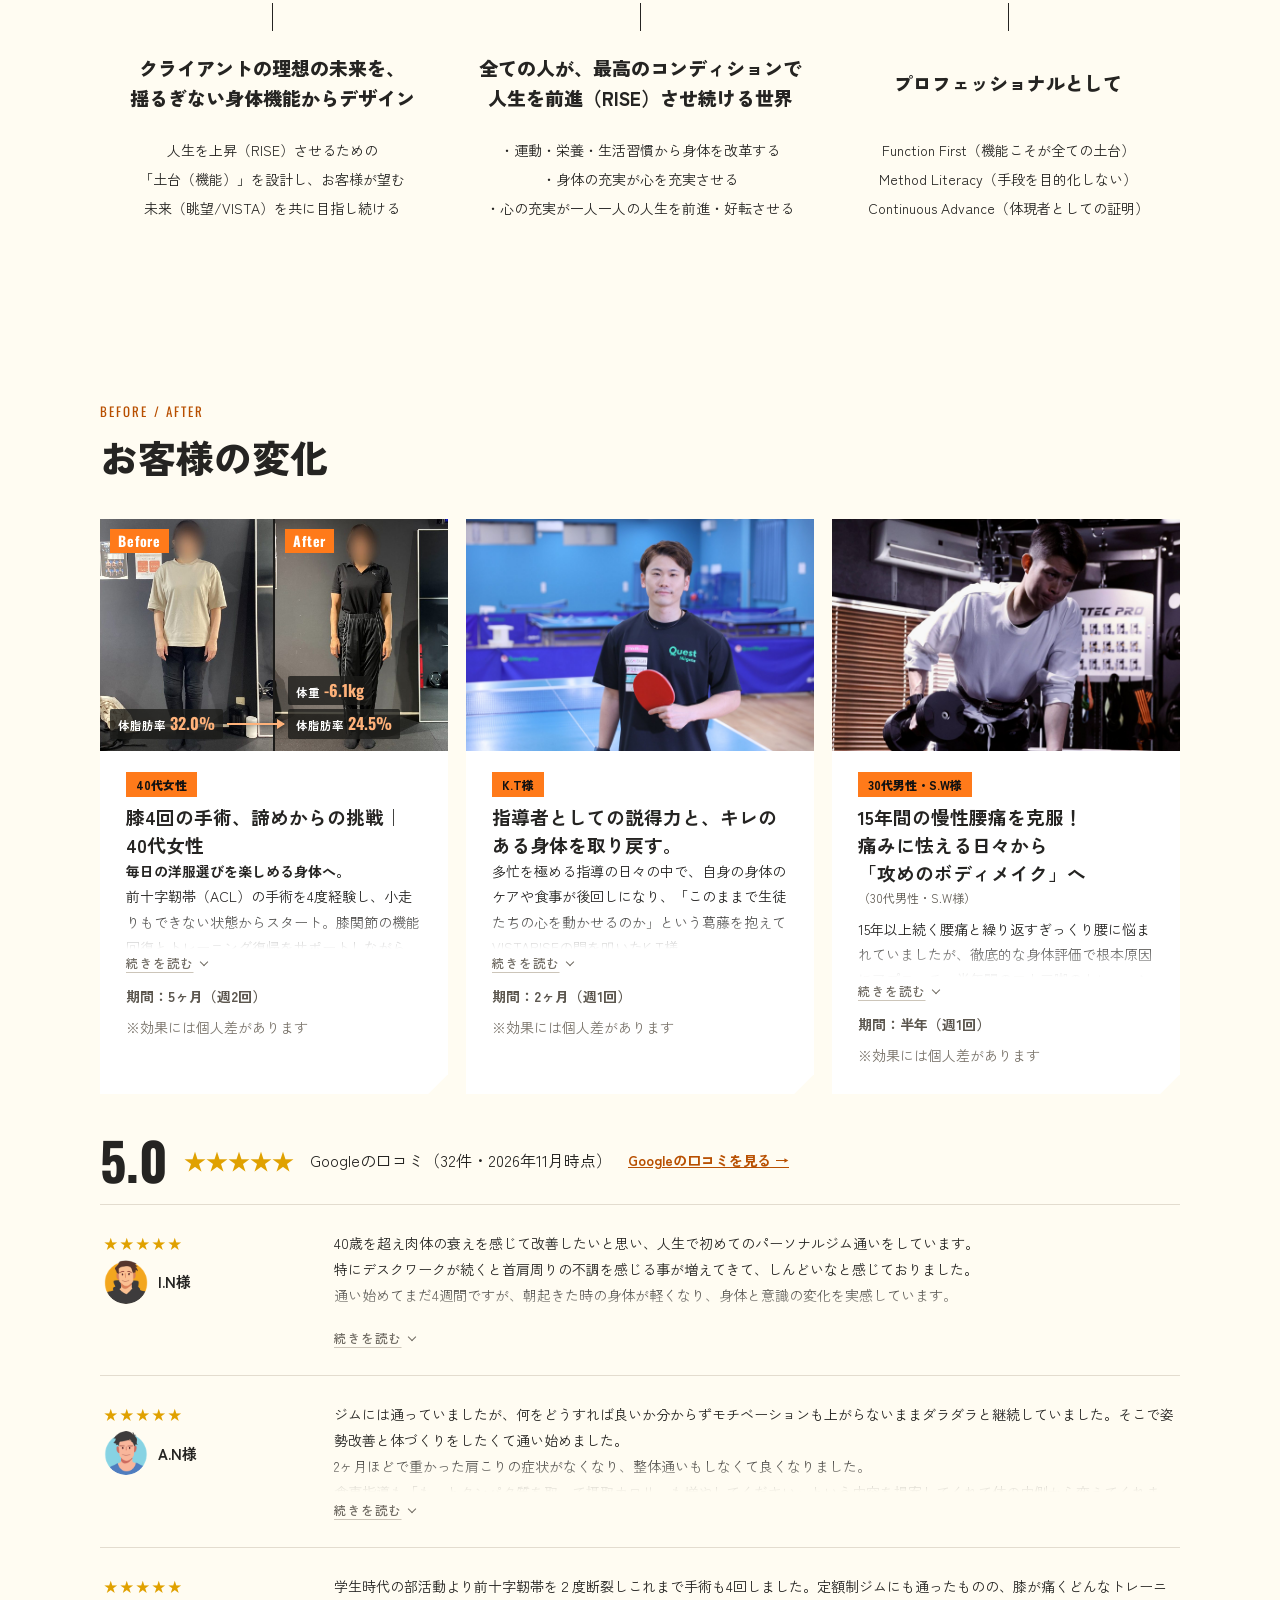
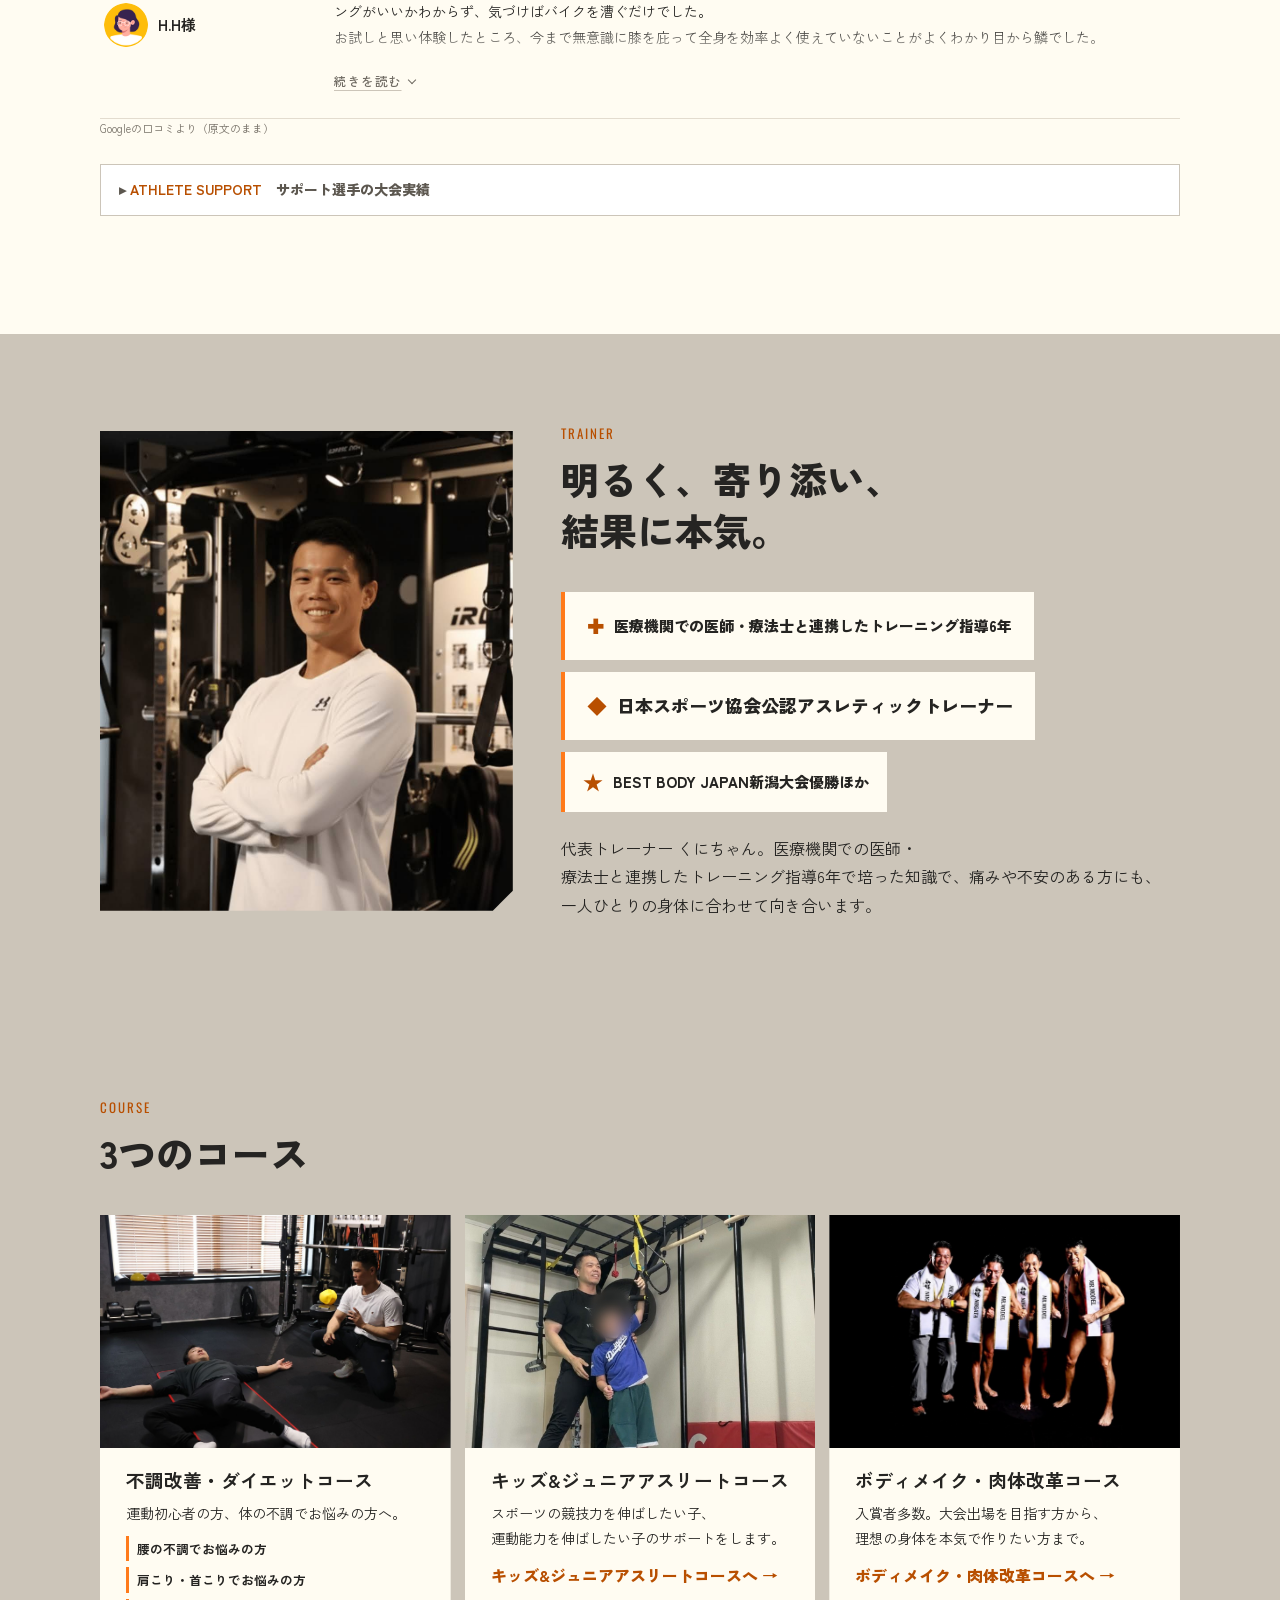
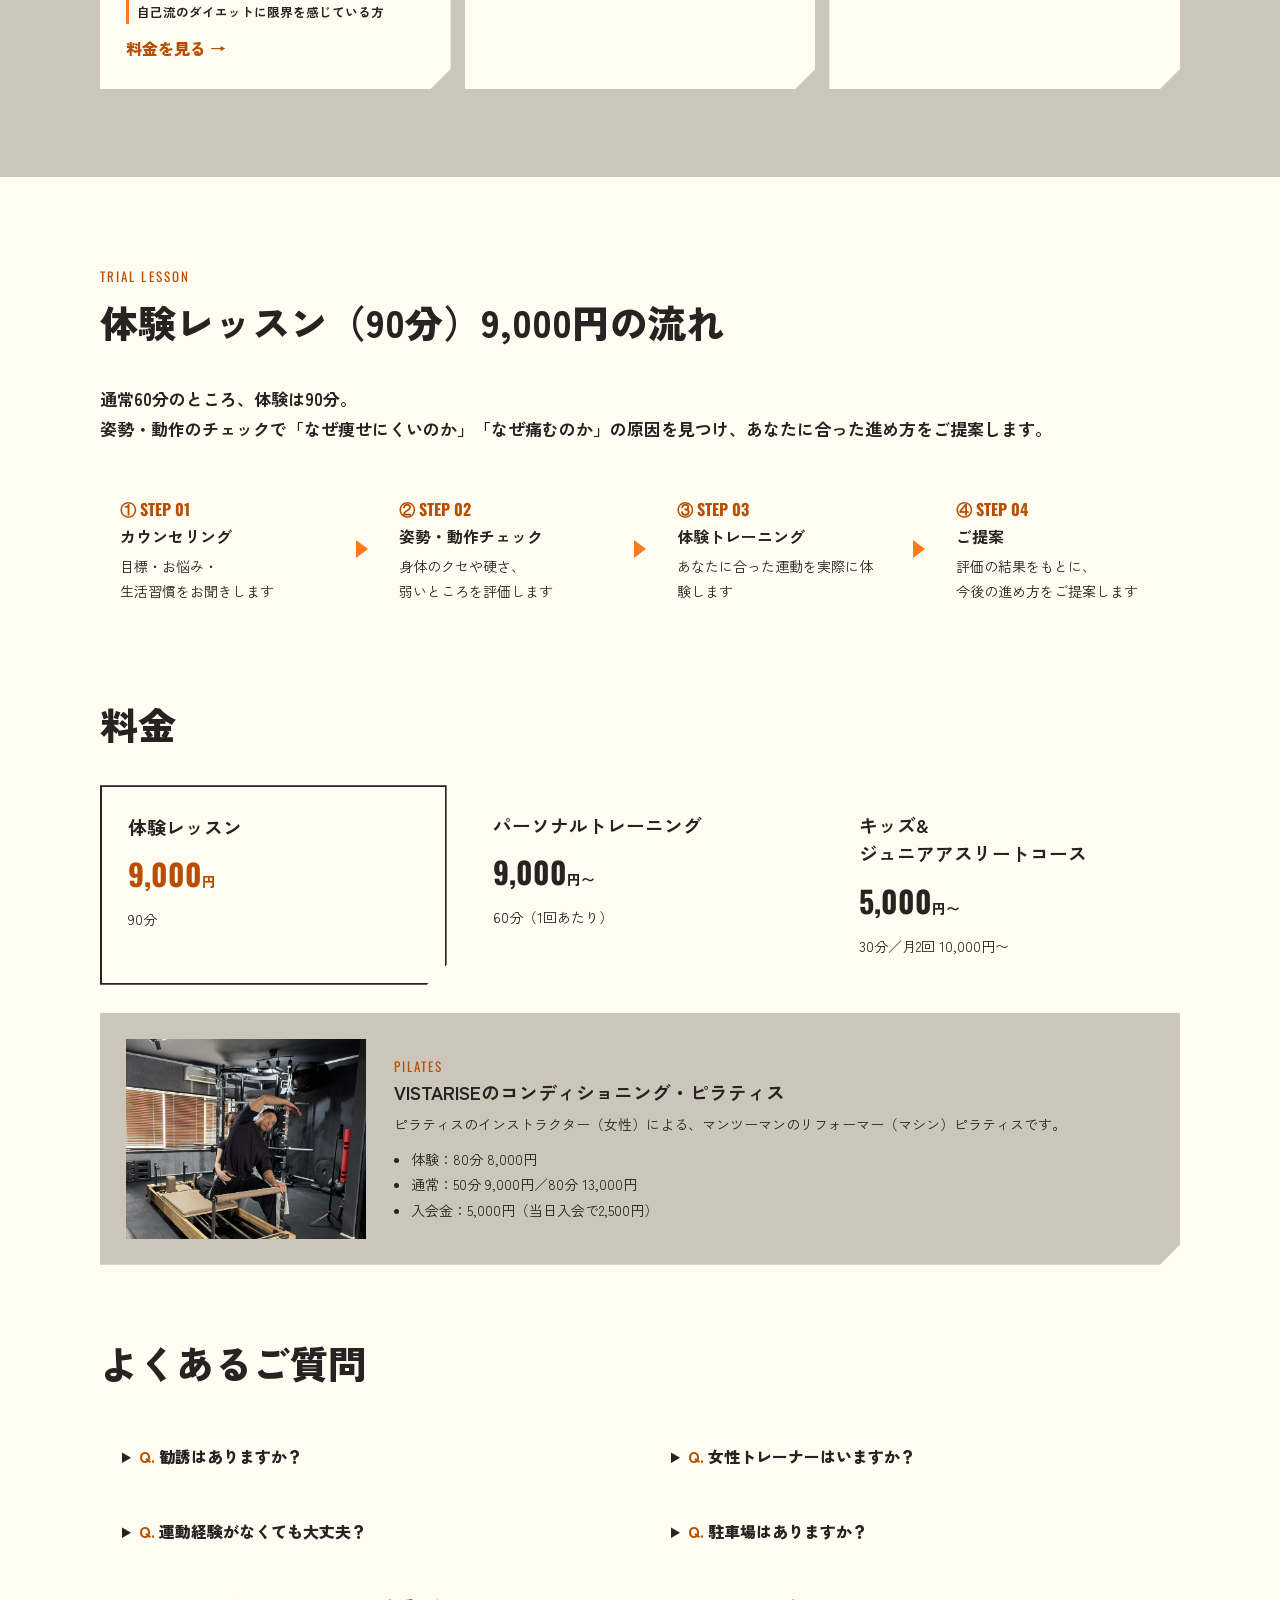
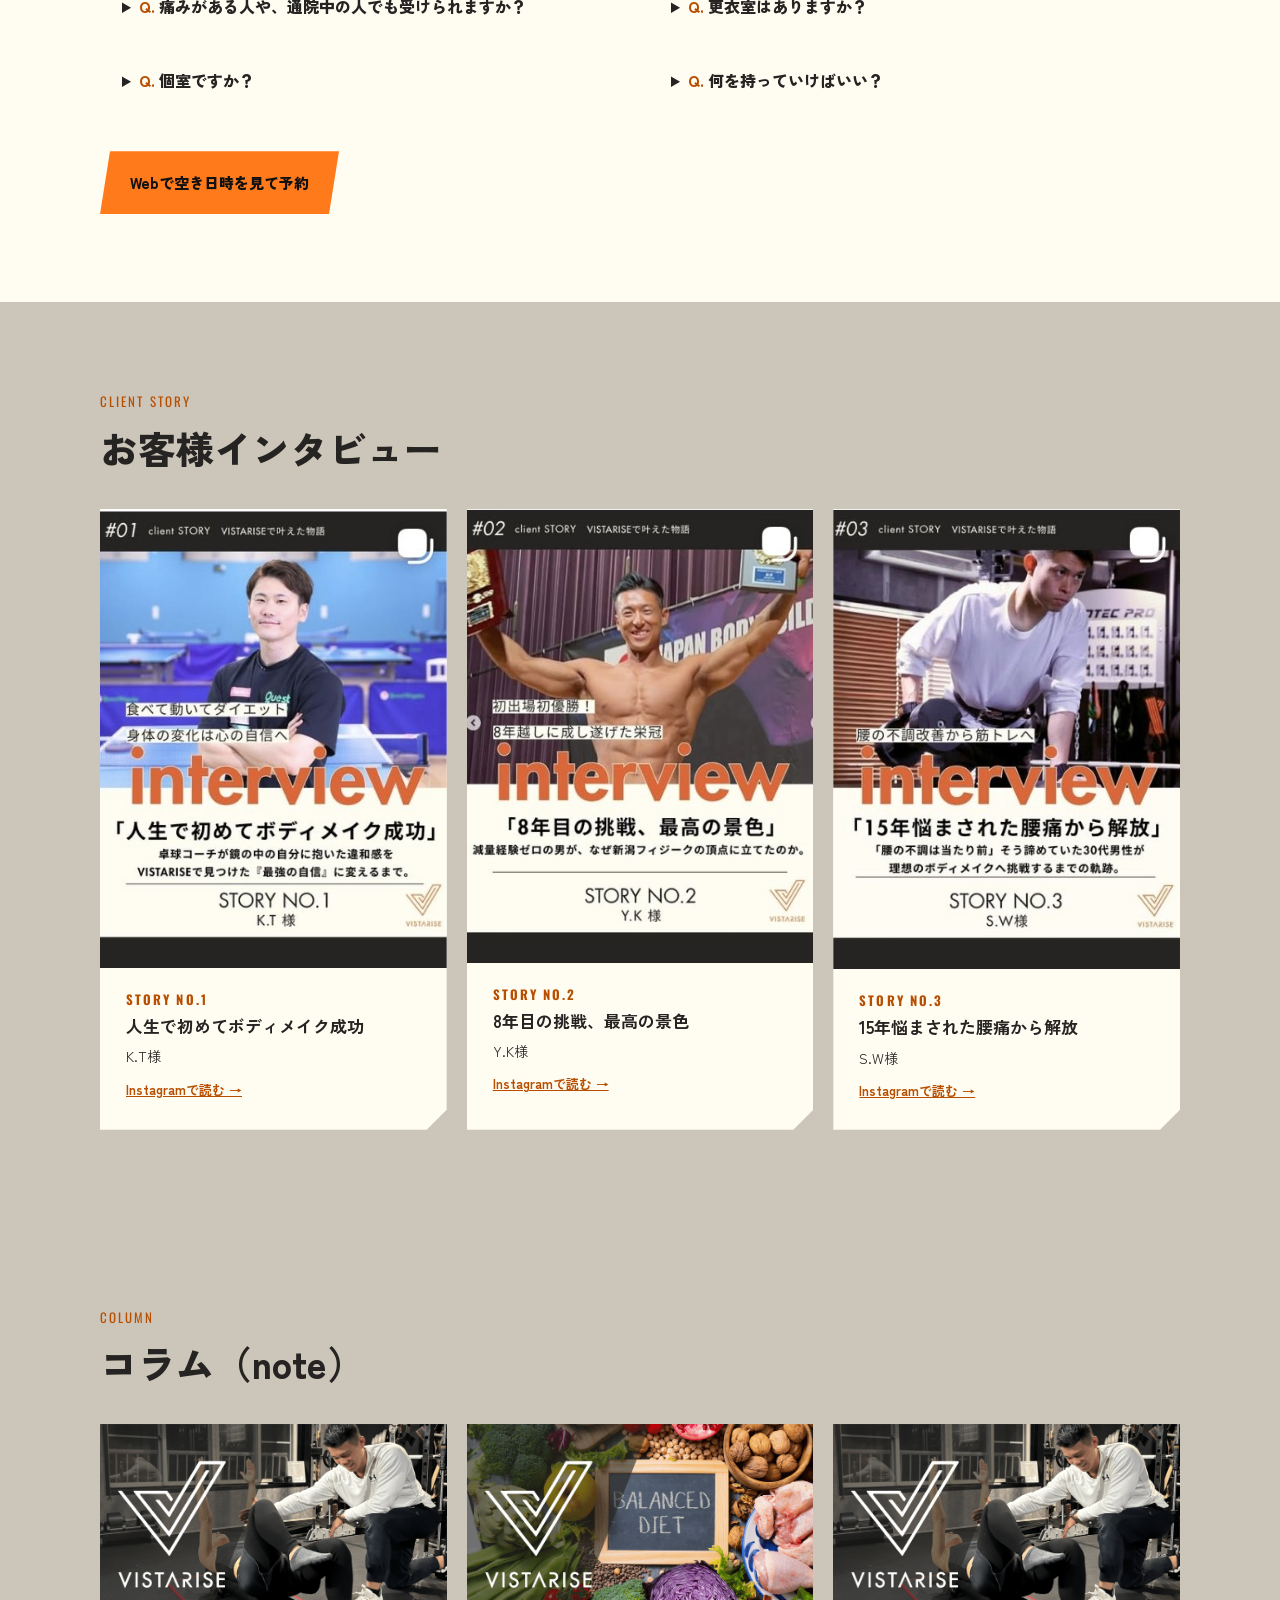
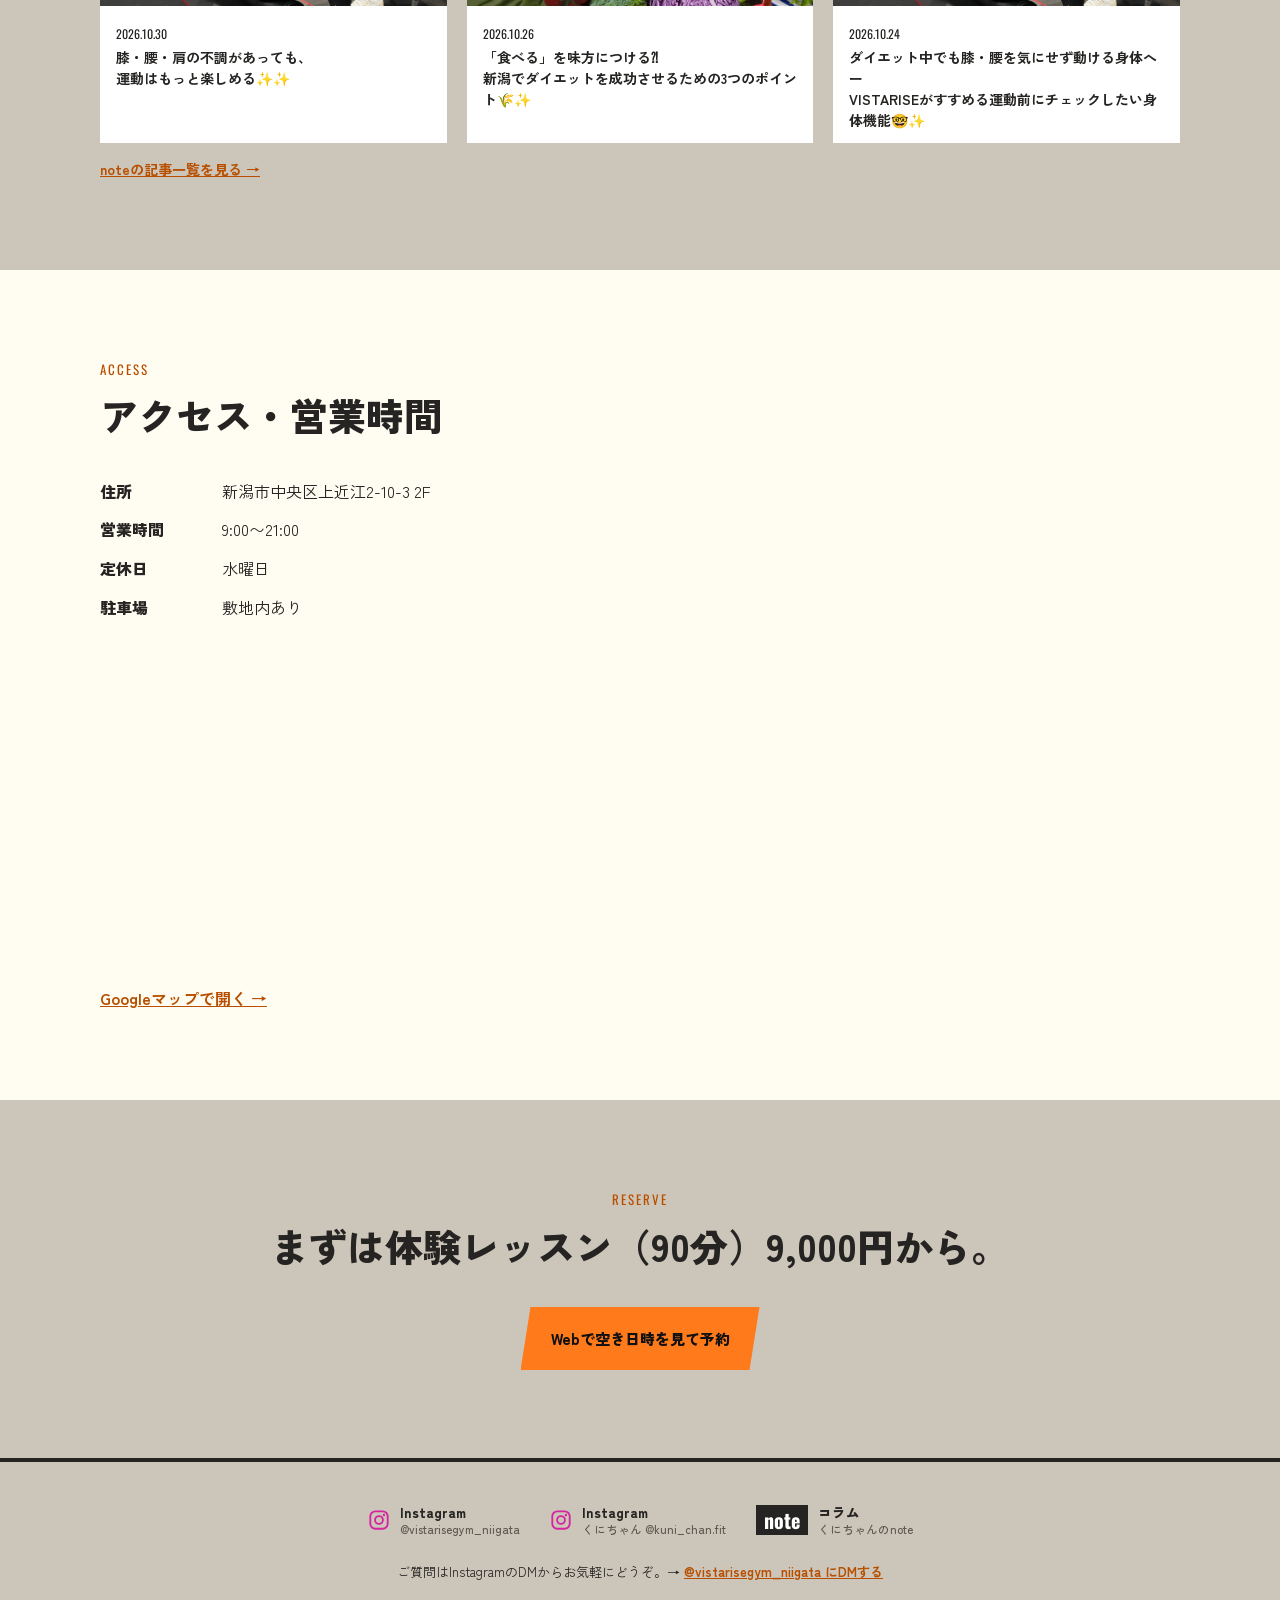
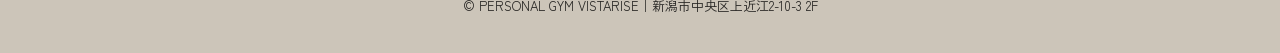
==== commit b4f27f16: "VISTARISE: ピラティスの写真の見える位置を少し上に（人物の頭が切れないように）" ====
--- a/vistarise/index.html
+++ b/vistarise/index.html
@@ -32,7 +32,7 @@
 <p class="lead">通常60分のところ、体験は90分。<br>姿勢・動作のチェックで「なぜ痩せにくいのか」「なぜ痛むのか」の原因を見つけ、あなたに合った進め方をご提案します。</p>
 <div class="g4 flow"><div class="card cut st"><b>① STEP 01</b><h3>カウンセリング</h3><p>目標・お悩み・生活習慣をお聞きします</p></div><span class="fa" aria-hidden="true"></span><div class="card cut st"><b>② STEP 02</b><h3>姿勢・動作チェック</h3><p>身体のクセや硬さ、弱いところを評価します</p></div><span class="fa" aria-hidden="true"></span><div class="card cut st"><b>③ STEP 03</b><h3>体験トレーニング</h3><p>あなたに合った運動を実際に体験します</p></div><span class="fa" aria-hidden="true"></span><div class="card cut st"><b>④ STEP 04</b><h3>ご提案</h3><p>評価の結果をもとに、今後の進め方をご提案します</p></div></div>
 <h2 id="price" style="margin-top:72px">料金</h2><div class="g3 sc"><div class="card cut hot"><h3>体験レッスン</h3><div class="price">9,000<small>円</small></div><p>90分</p></div><div class="card cut st"><h3>パーソナルトレーニング</h3><div class="price">9,000<small>円〜</small></div><p>60分（1回あたり）</p></div><div class="card cut st"><h3>キッズ&ジュニアアスリートコース</h3><div class="price">5,000<small>円〜</small></div><p>30分／月2回 10,000円〜</p></div></div>
-<div id="pilates" class="card cut pl" style="background:var(--st);margin-top:28px"><div style="height:200px"><img src="img/pilates-studio.jpg?v=20261126" alt="ピラティススタジオ"></div><div><div class="en">PILATES</div><h3>VISTARISEのコンディショニング・ピラティス</h3><p>ピラティスのインストラクター（女性）による、マンツーマンのリフォーマー（マシン）ピラティスです。</p><ul><li>体験：80分 8,000円</li><li>通常：50分 9,000円／80分 13,000円</li><li>入会金：5,000円（当日入会で2,500円）</li></ul></div></div>
+<div id="pilates" class="card cut pl" style="background:var(--st);margin-top:28px"><div style="height:200px"><img src="img/pilates-studio.jpg?v=20261126" alt="ピラティススタジオ" style="object-position:50% 30%"></div><div><div class="en">PILATES</div><h3>VISTARISEのコンディショニング・ピラティス</h3><p>ピラティスのインストラクター（女性）による、マンツーマンのリフォーマー（マシン）ピラティスです。</p><ul><li>体験：80分 8,000円</li><li>通常：50分 9,000円／80分 13,000円</li><li>入会金：5,000円（当日入会で2,500円）</li></ul></div></div>
 <h2 style="margin-top:72px">よくあるご質問</h2><div class="faq g2"><div><details><summary>勧誘はありますか？</summary><p>しつこい勧誘は一切ありません。体験レッスンの最後に、お身体の評価結果をもとに今後の進め方をご提案しますが、その場で決めていただく必要はありません。ご自宅でゆっくり検討してから、ご連絡いただければ大丈夫です。</p></details><details><summary>運動経験がなくても大丈夫？</summary><p>まったく問題ありません。通っている方の多くが、運動初心者や久しぶりに運動を始める方です。最初に姿勢や身体の動きをチェックし、今の体力やお身体の状態に合わせたメニューから始めるので、無理なく続けられます。</p></details><details><summary>痛みがある人や、通院中の人でも受けられますか？</summary><p>はい、受けていただけます。トレーナーは医療機関での医師・療法士と連携したトレーニング指導6年の中で、痛みや不調を抱える方の身体と向き合ってきました。体験レッスンでは、まず痛みの出る動きや原因をていねいに確認し、お身体に負担のかからない内容から始めます。<br>なお、通院中の方や手術後の方は、主治医の先生に運動をしてよいかご確認のうえでお越しください。症状によっては、医療機関の受診をおすすめする場合もあります。</p></details><details><summary>個室ですか？</summary><p>はい、完全個室です。他の利用者の目を気にすることなく、マンツーマンでトレーニングに集中していただけます。「ジムの雰囲気が苦手」「人前で運動するのは恥ずかしい」という方も安心してお越しください。</p></details></div><div><details><summary>女性トレーナーはいますか？</summary><p>パーソナルトレーニングは男性トレーナー（代表）が担当しております。ピラティスは女性インストラクターが担当しておりますので、女性の指導を希望される方はピラティスもご検討ください。完全個室で、ご不安な点は事前にInstagramのDMからご相談いただけます。</p></details><details><summary>駐車場はありますか？</summary><p>ジムの敷地内に無料駐車場がございます。お車でもお気軽にお越しください。</p></details><details><summary>更衣室はありますか？</summary><p>はい、更衣室がございます。お仕事帰りや学校帰りでも、着替えてからトレーニングを始めていただけます。</p></details><details><summary>何を持っていけばいい？</summary><p>動きやすい服装、室内用の運動靴、飲み物、タオルをお持ちください。更衣室もございますので、お仕事帰りなどにお着替えいただくことも可能です。</p></details></div></div>
 <div class="btns"><a class="btn" href="https://calendar.google.com/calendar/u/0/appointments/schedules/AcZssZ2UZTPZ3keaYcjivlSsKAIZawz6atsAWFllS9h6P6SBkstXFeXnDx65rXiY0Zh1uTFeupHoDL39" target="_blank" rel="noopener">Webで空き日時を見て予約</a></div></div></section>
 <section class="st"><div class="wrap"><div class="en">CLIENT STORY</div><h2>お客様インタビュー</h2><div class="g3 sc story">
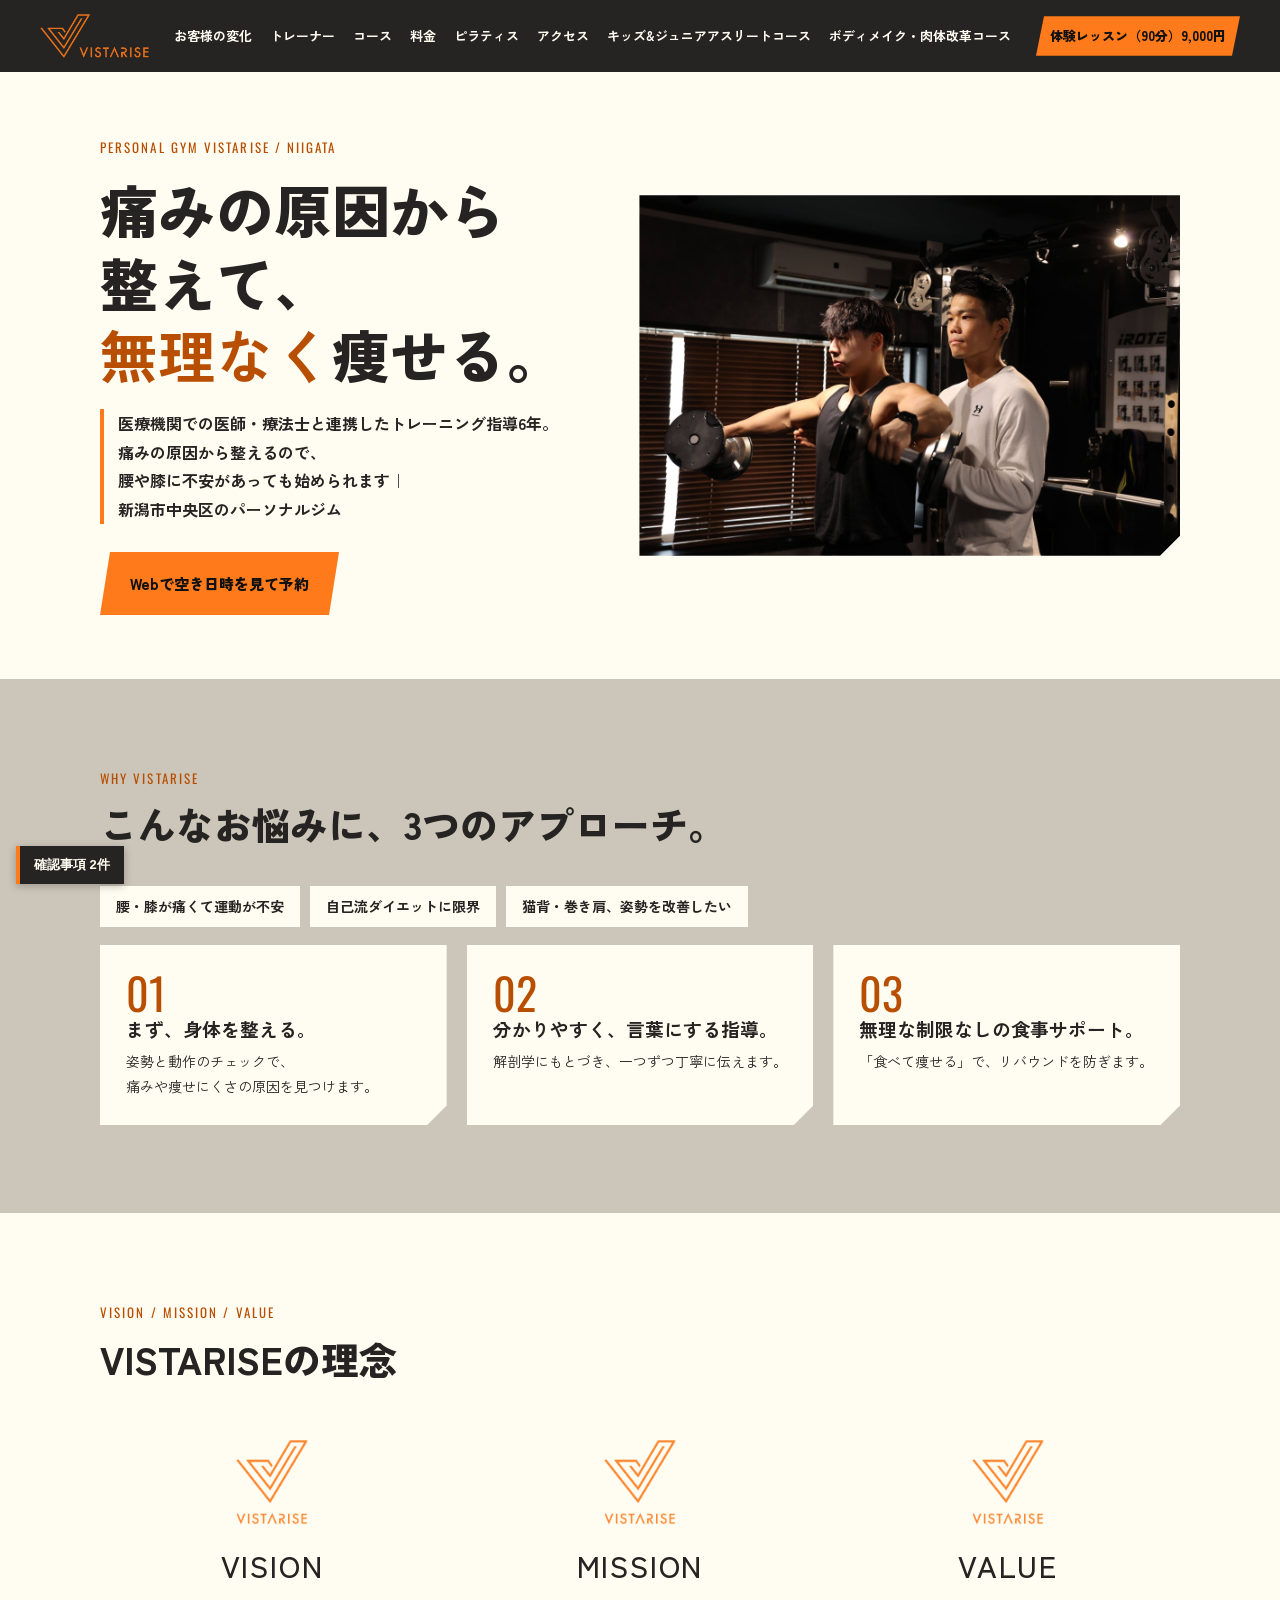
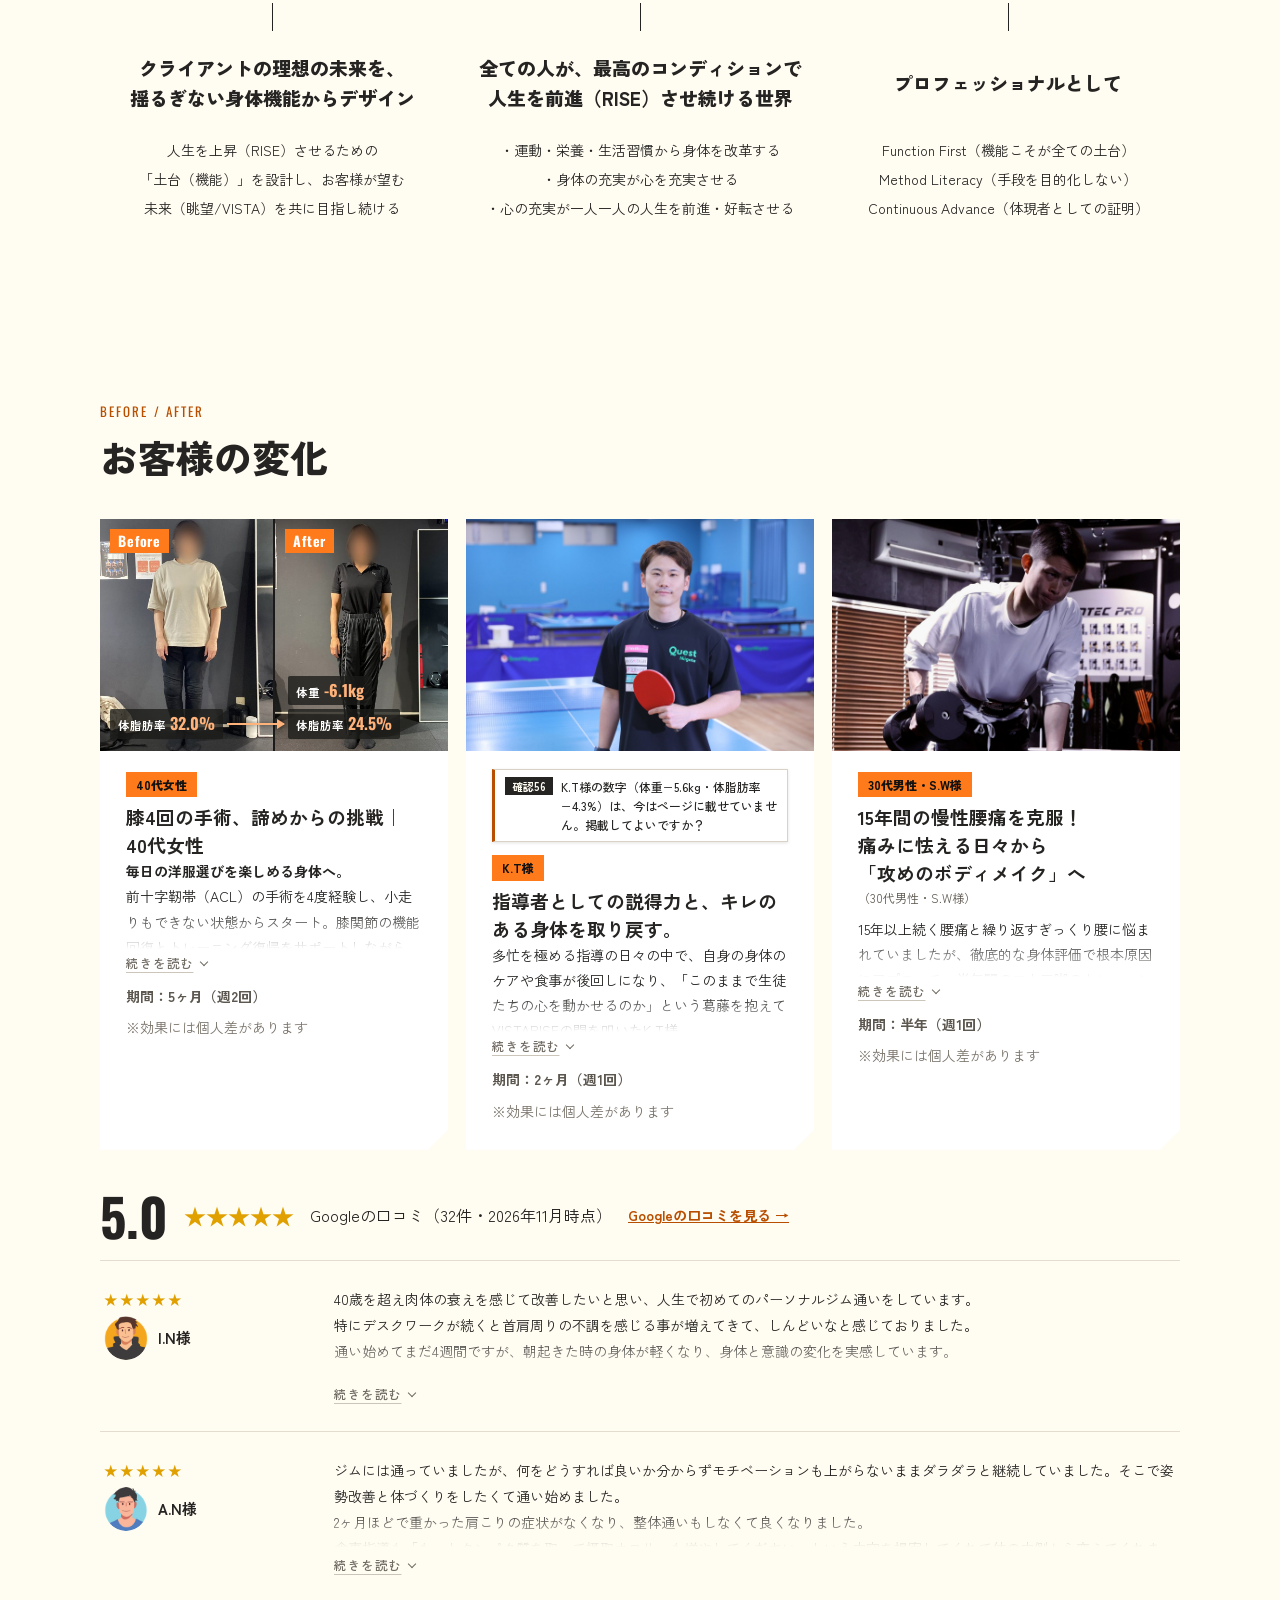
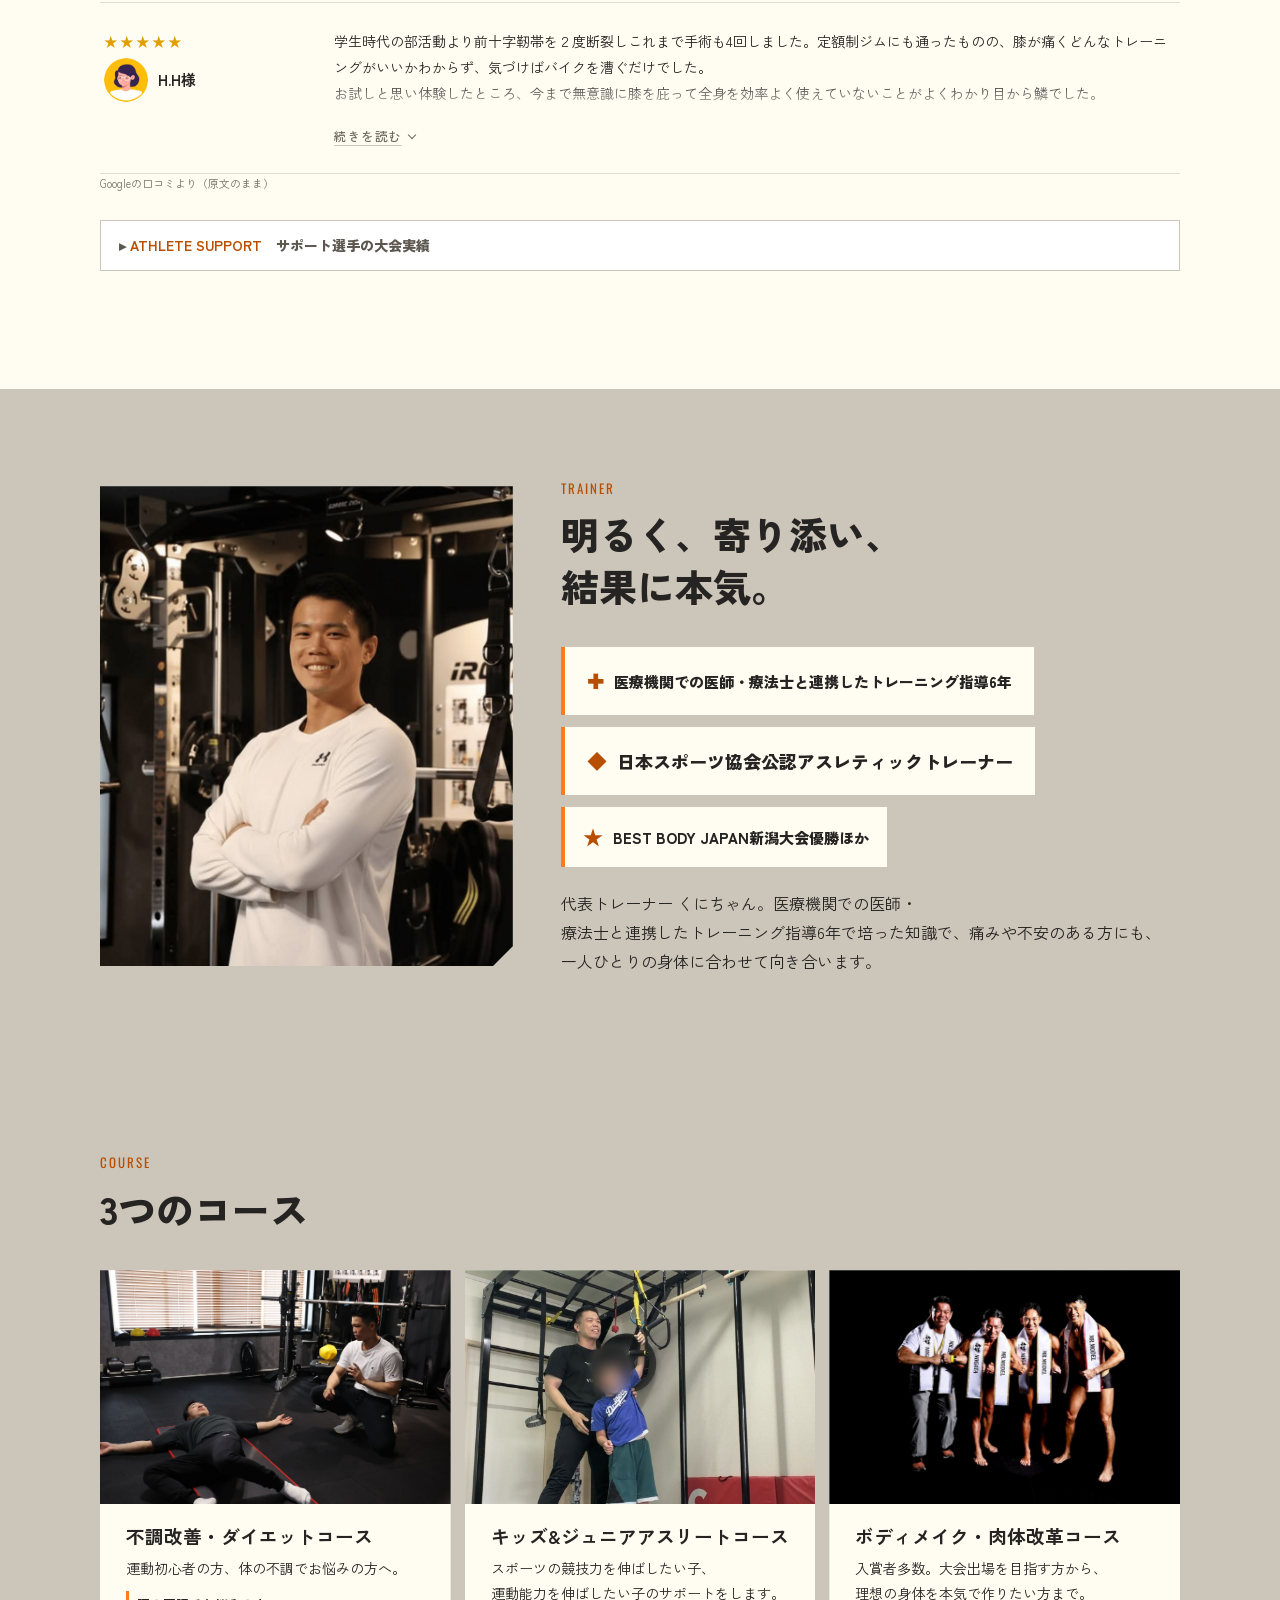
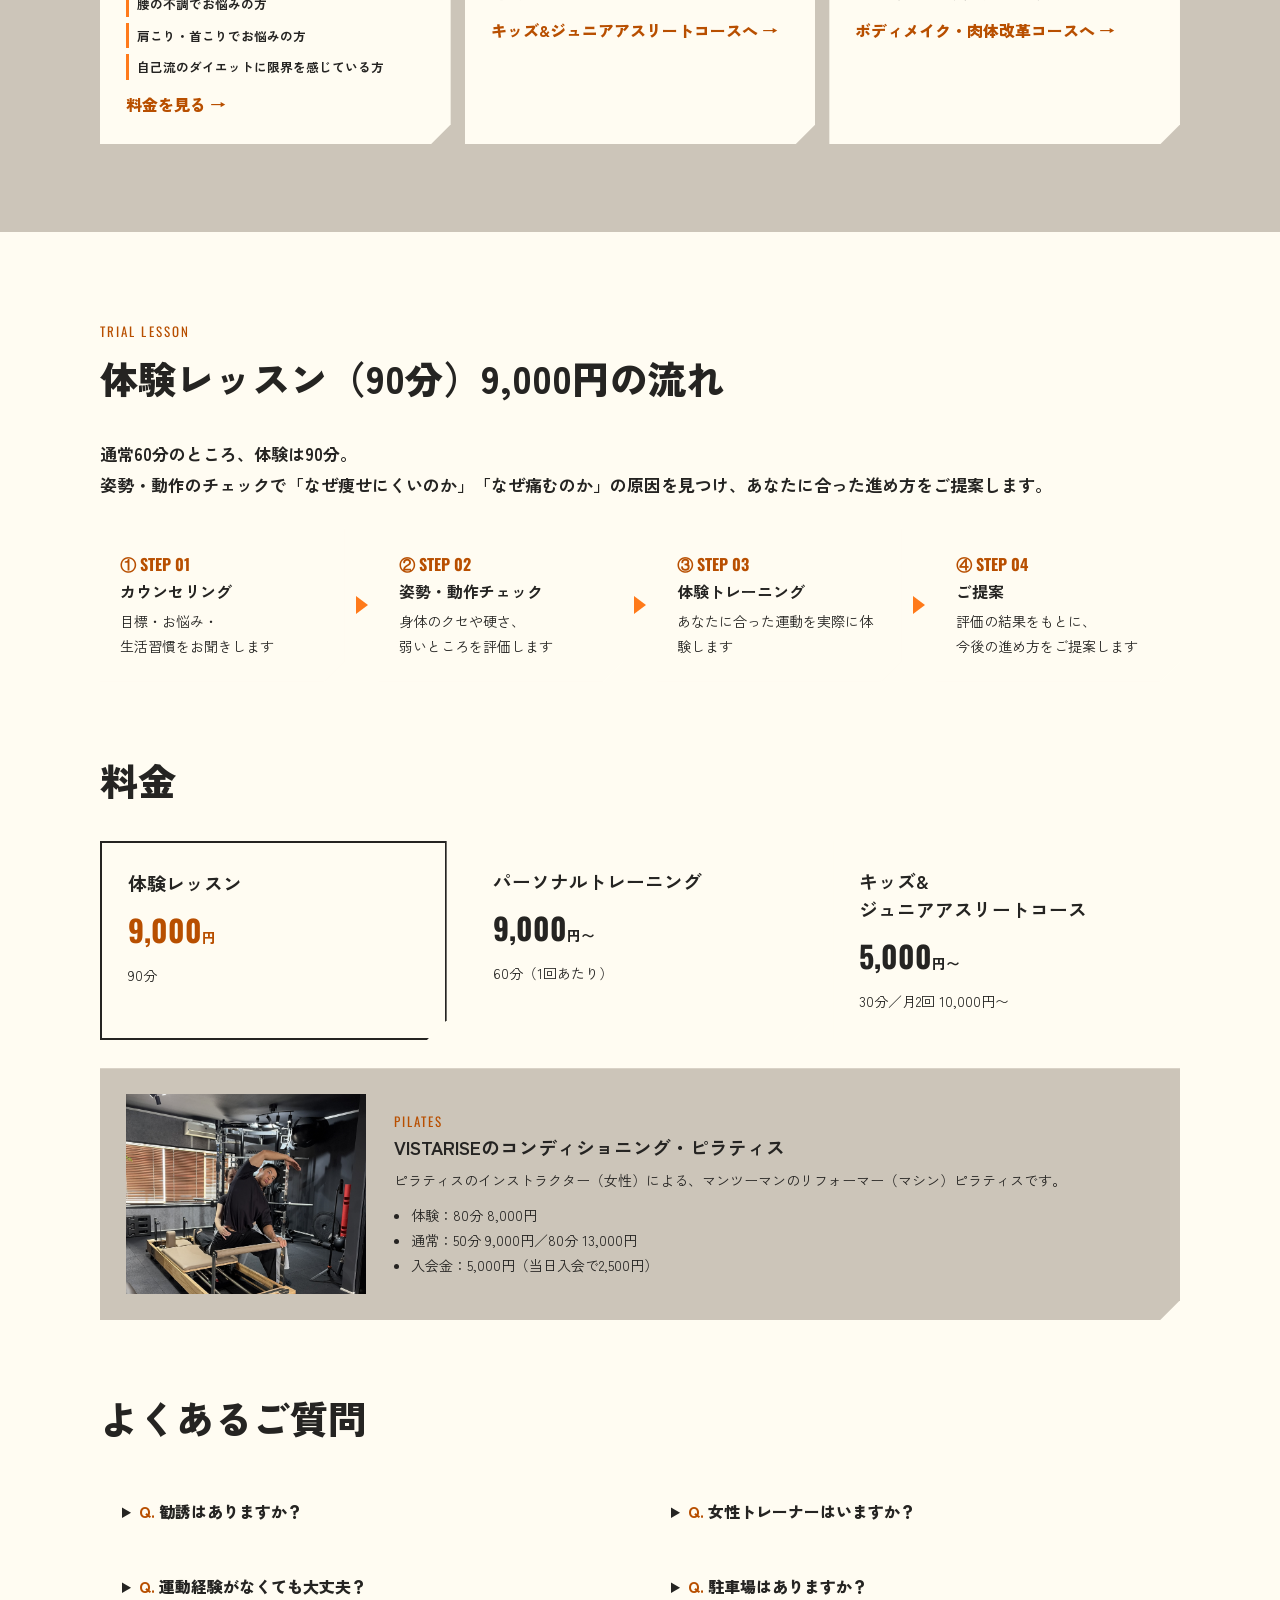
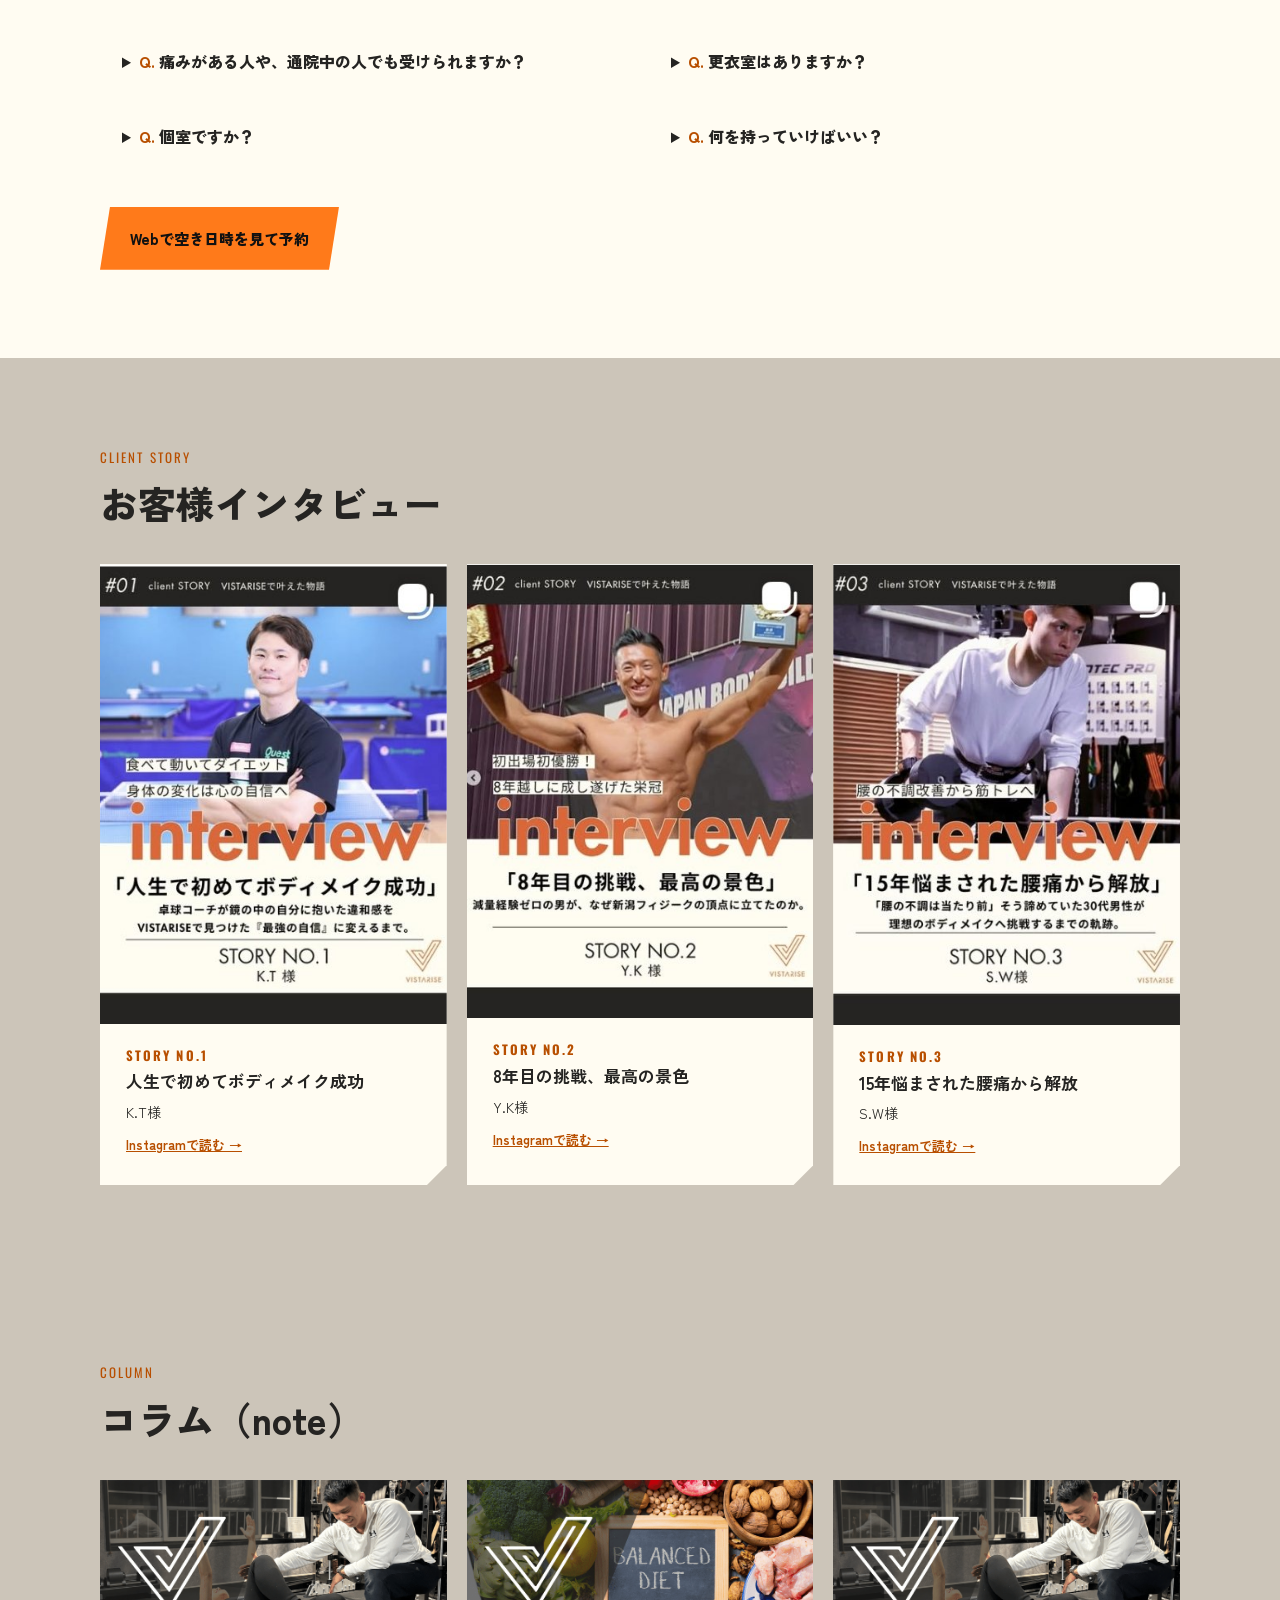
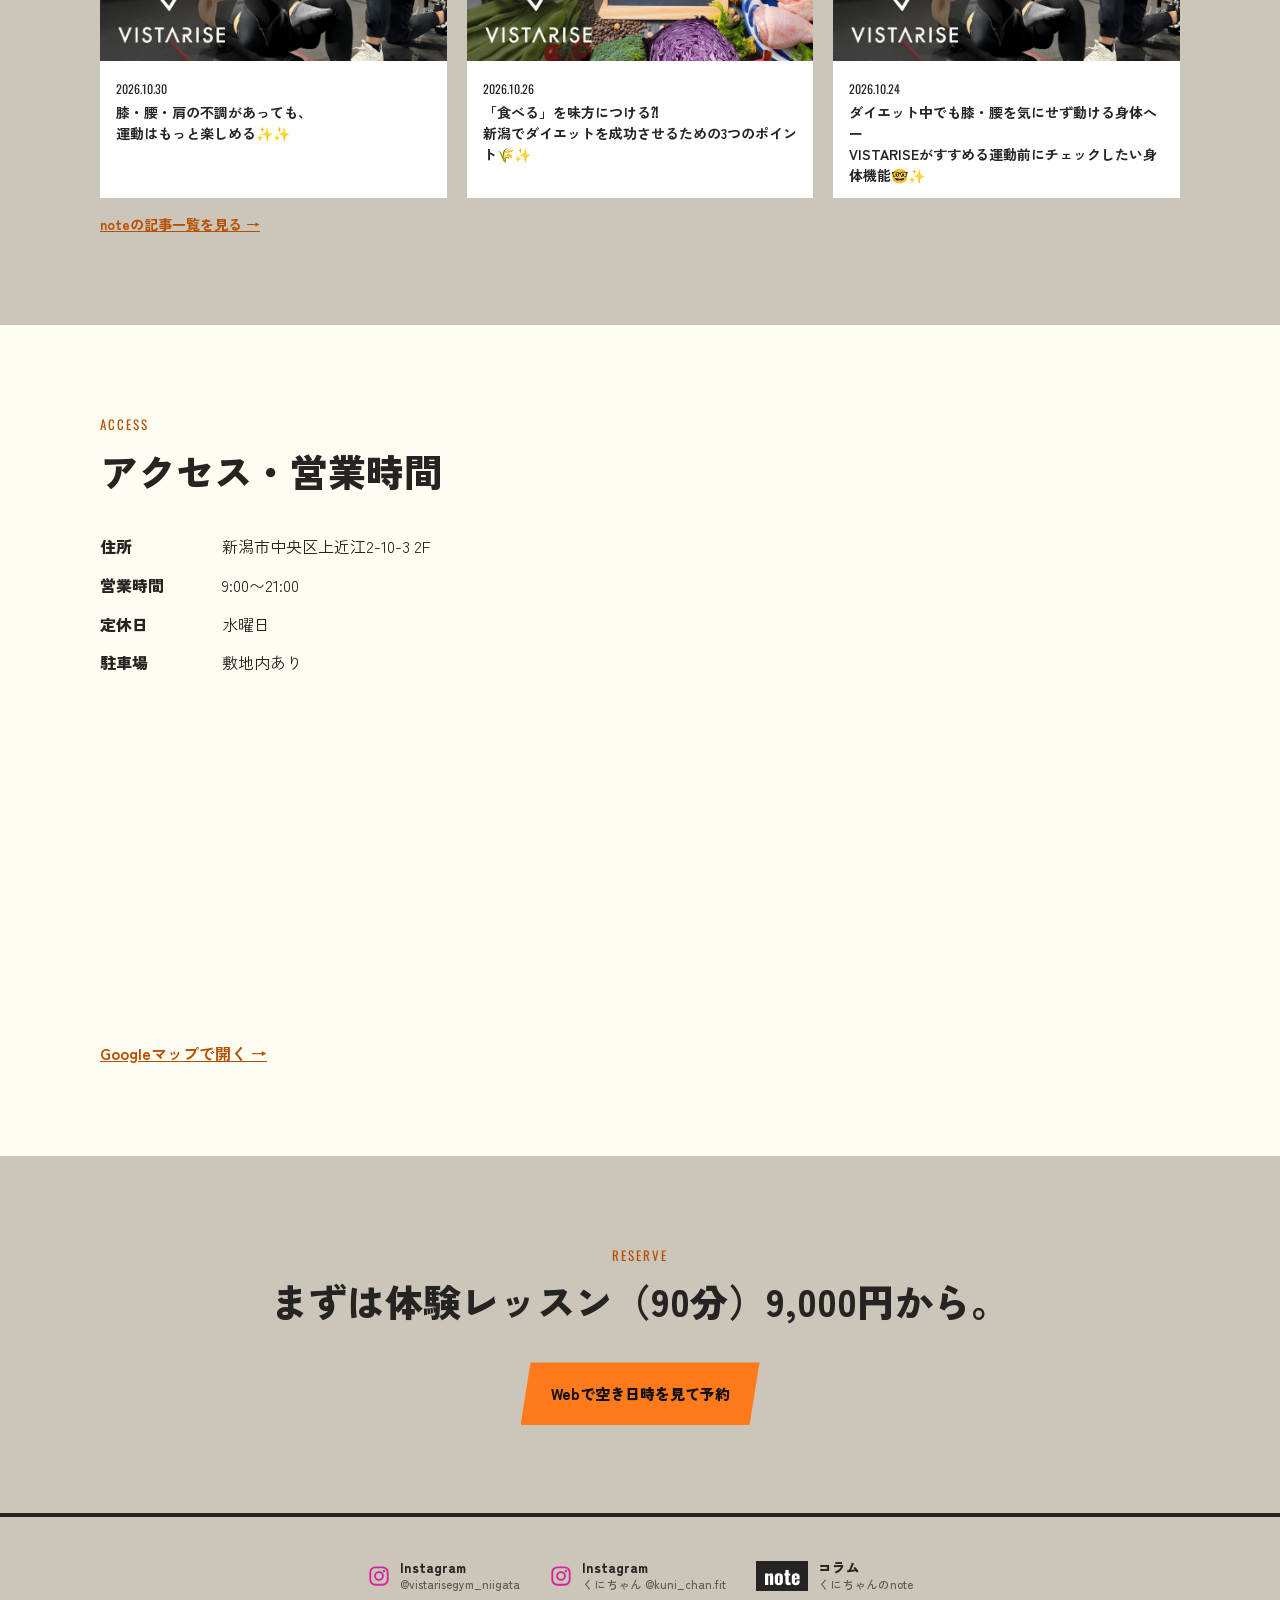
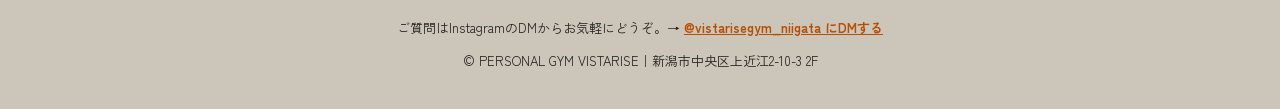
==== commit d430df02: "VISTARISE: 11/26 20:12 本保さん回答を反映（最新実績の見出し・代替テキストを神田選手に、確認33/43を外す、K.T様の数字を確認56として追加）" ====
--- a/vistarise/index.html
+++ b/vistarise/index.html
@@ -15,7 +15,7 @@
 </div></div></section>
 <section id="change"><div class="wrap"><div class="en">BEFORE / AFTER</div><h2>お客様の変化</h2><div class="g4 sc case">
 <div class="card cut" style="background:#fff"><div class="im ba2"><figure><img src="img/ba-acl-40f-before.jpg" alt="40代女性 ビフォー（白い服）"><span class="lbl">Before</span></figure><figure><img src="img/ba-acl-40f-after.jpg" alt="40代女性 アフター（黒い服）"><span class="lbl">After</span></figure><div class="ba2-row" aria-label="体脂肪率32.0%から、体重 -6.1kg・体脂肪率24.5%に"><div class="ba2-l"><span class="chip">体脂肪率<b>32.0%</b></span><i class="arr" aria-hidden="true"></i></div><div class="ba2-r"><span class="chip">体重<b>-6.1kg</b></span><span class="chip">体脂肪率<b>24.5%</b></span></div></div></div><span class="tag">40代女性</span><h3>膝4回の手術、諦めからの挑戦｜40代女性</h3><p><b>毎日の洋服選びを楽しめる身体へ。</b><br>前十字靭帯（ACL）の手術を4度経験し、小走りもできない状態からスタート。膝関節の機能回復とトレーニング復帰をサポートしながら、食事の質を整えて「食べて痩せる」を実践しました。</p><p>・小走りができるようになった<br>・階段の上り下りが軽快に<br>・体重−6.1kg、体脂肪率32.0%→24.5%（筋肉量は維持）</p><p class="meta">期間：5ヶ月（週2回）</p><p class="note">※効果には個人差があります</p></div>
-<div class="card cut" style="background:#fff"><div class="im"><img src="img/case-tk-tabletennis.jpg?v=20261125" alt="K.T様 卓球のコーチ" style="object-position:50% 30%"></div><span class="tag">K.T様</span><h3>指導者としての説得力と、キレのある身体を取り戻す。</h3><p>多忙を極める指導の日々の中で、自身の身体のケアや食事が後回しになり、「このままで生徒たちの心を動かせるのか」という葛藤を抱えてVISTARISEの門を叩いたK.T様。</p><p>長年の現場で染み付いた身体のクセや偏りを、徹底的なコンディショニングで調整。パフォーマンスの質を取り戻しました。<br>また、深刻な栄養不足を解消するため、多忙なスケジュールでも無理なく続けられる実践的な食事管理を導入。筋肉量を維持したまま、引き締まった理想のボディメイクに成功しました。</p><p>「コーチのようになりたい！」という周囲からの声の変化とともに、指導者に揺るぎない自信が宿りました。身体が変われば、発する言葉が変わり、相手の未来まで変えていく——理想の背中を体現し続けています。</p><p class="meta">期間：2ヶ月（週1回）</p><p class="note">※効果には個人差があります</p></div>
+<div class="card cut" style="background:#fff"><div class="im"><img src="img/case-tk-tabletennis.jpg?v=20261125" alt="K.T様 卓球のコーチ" style="object-position:50% 30%"></div><div class="confirm-note" data-n="56"></div><span class="tag">K.T様</span><h3>指導者としての説得力と、キレのある身体を取り戻す。</h3><p>多忙を極める指導の日々の中で、自身の身体のケアや食事が後回しになり、「このままで生徒たちの心を動かせるのか」という葛藤を抱えてVISTARISEの門を叩いたK.T様。</p><p>長年の現場で染み付いた身体のクセや偏りを、徹底的なコンディショニングで調整。パフォーマンスの質を取り戻しました。<br>また、深刻な栄養不足を解消するため、多忙なスケジュールでも無理なく続けられる実践的な食事管理を導入。筋肉量を維持したまま、引き締まった理想のボディメイクに成功しました。</p><p>「コーチのようになりたい！」という周囲からの声の変化とともに、指導者に揺るぎない自信が宿りました。身体が変われば、発する言葉が変わり、相手の未来まで変えていく——理想の背中を体現し続けています。</p><p class="meta">期間：2ヶ月（週1回）</p><p class="note">※効果には個人差があります</p></div>
 <div class="card cut" style="background:#fff"><div class="im"><img src="img/case-sw-onehandrow.jpg" alt="S.W様 ワンハンドローイング" style="object-position:50% 20%"></div><span class="tag">30代男性・S.W様</span><h3><span class="nw">15年間の</span><span class="nw">慢性腰痛を克服！</span><br><span class="nw">痛みに怯える日々から</span><span class="nw">「攻めのボディメイク」へ</span></h3><p class="who">（30代男性・S.W様）</p><p>15年以上続く腰痛と繰り返すぎっくり腰に悩まれていましたが、徹底的な身体評価で根本原因にアプローチ。半年間の二人三脚のトレーニングを経て、「多忙でも腰が痛まない身体」を手に入れました。現在は痛みの不安から解放され、将来のための筋力アップに意欲的に取り組まれています。</p><p class="meta">期間：半年（週1回）</p><p class="note">※効果には個人差があります</p></div>
 </div>
 <div class="rv-area"><div class="star star-top"><b>5.0</b><em>★★★★★</em><span>Googleの口コミ（32件・2026年11月時点）</span><a href="https://www.google.com/maps?cid=12492940540374445411" target="_blank" rel="noopener">Googleの口コミを見る →</a></div><div class="g3 sc" id="reviews"><div class="card rv"><em>★★★★★</em><p>40歳を超え肉体の衰えを感じて改善したいと思い、人生で初めてのパーソナルジム通いをしています。<br>特にデスクワークが続くと首肩周りの不調を感じる事が増えてきて、しんどいなと感じておりました。<br>通い始めてまだ4週間ですが、朝起きた時の身体が軽くなり、身体と意識の変化を実感しています。</p><p>最初は丁寧なヒアリングから始まります。</p><p>生活習慣や現在の身体の状態を一緒に整理し、その内容をもとに食事や日々のトレーニング方法を、一人ひとりに合わせて提案してくれます。<br>何よりも、今の状態と合わせて未来の具体的な目標を設定してもらえるので、【現状】→【未来の自分】という理想のイメージを自分自身が明確に描く事ができます。<br>未来の自分を具体的にイメージできることで、日々のトレーニングへのモチベーションも自然と高まります。<br>「これがパーソナルトレーニングに通う価値の一つなのだ」と、通ってみたからこそ実感できます。</p><p>元々ヨガが好きでYouTubeを見ながら自宅でやっていました。<br>今まで何度もやっていたポーズなのに、しっかり指導してもらうとこんなにも特定部位への意識の違いや、効果の高さに本当に驚いています。<br>アスリートの方はもちろんですが、私のように日々の疲労感や身体の不調を根本から改善したいと考えている方には、ぜひ一度体験してみてほしいです。<br>迷っている方は、まずは体験レッスンに参加されてから検討してみてはいかがでしょうか。</p><b class="rv-who"><img class="rv-av" src="img/rv-av-1.png" alt="" width="44" height="44">I.N様</b></div><div class="card rv"><em>★★★★★</em><p>ジムには通っていましたが、何をどうすれば良いか分からずモチベーションも上がらないままダラダラと継続していました。そこで姿勢改善と体づくりをしたくて通い始めました。<br>2ヶ月ほどで重かった肩こりの症状がなくなり、整体通いもしなくて良くなりました。<br>食事指導も「もっとタンパク質を取って摂取カロリーも増やしてください」という内容を提案してくれて体の内側から変えてくれます。<br>トレーニングもパフォーマンスアップに必要なトレーニング多岐にわたり教えてくれます。<br>正しいフォームで低負荷のトレーニングを丁寧に行う癖がついてきました。今では高いモチベーションでのジム通いが習慣化しています。<br>くにちゃんの卓越した理論と励ましのおかげです。オススメのジムです。</p><b class="rv-who"><img class="rv-av" src="img/rv-av-2.png" alt="" width="44" height="44">A.N様</b></div><div class="card rv"><em>★★★★★</em><p>学生時代の部活動より前十字靭帯を２度断裂しこれまで手術も4回しました。定額制ジムにも通ったものの、膝が痛くどんなトレーニングがいいかわからず、気づけばバイクを漕ぐだけでした。<br>お試しと思い体験したところ、今まで無意識に膝を庇って全身を効率よく使えていないことがよくわかり目から鱗でした。</p><p>その日で入会しトレーニングを重ねることで、身体が動けることを実感しています。特に怪我をしてから、痛すぎて力の入らなかった膝でしたが、掴まりながらも片足立ちスクワットができた時には感動しました。まだ1ヶ月ほどですが、身体の動きが変わっていくことが楽しみでなりません。正直、VISTARISE 藤田さんに出会うまでは、自分の身体に諦めていました。勇気を出して伺うことができて本当によかったです。<br>これからもよろしくお願いします！</p><b class="rv-who"><img class="rv-av" src="img/rv-av-3.png" alt="" width="44" height="44">H.H様</b></div></div><p class="note">Googleの口コミより（原文のまま）</p>
@@ -43,4 +43,4 @@
 <section id="access"><div class="wrap"><div class="en">ACCESS</div><h2>アクセス・営業時間</h2><dl><dt>住所</dt><dd>新潟市中央区上近江2-10-3 2F</dd><dt>営業時間</dt><dd>9:00〜21:00</dd><dt>定休日</dt><dd>水曜日</dd><dt>駐車場</dt><dd>敷地内あり</dd></dl><iframe loading="lazy" referrerpolicy="no-referrer-when-downgrade" allowfullscreen src="https://www.google.com/maps/embed?pb=!1m18!1m12!1m3!1d1492.9854305155588!2d139.03638005948875!3d37.89923570196474!2m3!1f0!2f0!3f0!3m2!1i1024!2i768!4f13.1!3m3!1m2!1s0x5ff4c96afd314eab%3A0xad5fd73b25186d63!2z44OR44O844K944OK44Or44K444OgIFZJU1RBUklTRe-8iOODk-OCueOCv-ODqeOCpOOCuu-8ieWLleS9nOaUueWWhOODu-ODnOODh-OCo-ODoeOCpOOCrw!5e0!3m2!1sja!2sjp!4v1793496331278!5m2!1sja!2sjp"></iframe><p style="margin-top:10px"><a href="https://maps.app.goo.gl/F1NhX1iqSLMzSttx8" target="_blank" rel="noopener" style="color:var(--gd);font-weight:700">Googleマップで開く →</a></p></div></section>
 <section class="dk cta"><div class="wrap"><div class="en">RESERVE</div><h2>まずは体験レッスン（90分）<wbr>9,000円から。</h2><div class="btns"><a class="btn" href="https://calendar.google.com/calendar/u/0/appointments/schedules/AcZssZ2UZTPZ3keaYcjivlSsKAIZawz6atsAWFllS9h6P6SBkstXFeXnDx65rXiY0Zh1uTFeupHoDL39" target="_blank" rel="noopener">Webで空き日時を見て予約</a></div></div></section>
 <footer><div class="fsns"><a class="fig" href="https://www.instagram.com/vistarisegym_niigata/" target="_blank" rel="noopener"><svg class="igi" viewBox="0 0 24 24" width="22" height="22" aria-hidden="true"><rect x="2.5" y="2.5" width="19" height="19" rx="5.5" fill="none" stroke="currentColor" stroke-width="2"/><circle cx="12" cy="12" r="4.3" fill="none" stroke="currentColor" stroke-width="2"/><circle cx="17.4" cy="6.6" r="1.3" fill="currentColor"/></svg><span>Instagram<small>@vistarisegym_niigata</small></span></a><a class="fig" href="https://www.instagram.com/kuni_chan.fit/" target="_blank" rel="noopener"><svg class="igi" viewBox="0 0 24 24" width="22" height="22" aria-hidden="true"><rect x="2.5" y="2.5" width="19" height="19" rx="5.5" fill="none" stroke="currentColor" stroke-width="2"/><circle cx="12" cy="12" r="4.3" fill="none" stroke="currentColor" stroke-width="2"/><circle cx="17.4" cy="6.6" r="1.3" fill="currentColor"/></svg><span>Instagram<small>くにちゃん @kuni_chan.fit</small></span></a><a class="fnote" href="https://note.com/kuni_chanfit1125" target="_blank" rel="noopener"><b>note</b><span>コラム<small>くにちゃんのnote</small></span></a></div><p>ご質問はInstagramのDMからお気軽にどうぞ。→ <a href="https://ig.me/m/vistarisegym_niigata" target="_blank">@vistarisegym_niigata にDMする</a></p><p style="margin-top:10px">© PERSONAL GYM VISTARISE｜新潟市中央区上近江2-10-3 2F</p></footer>
-<a class="spbar" href="https://calendar.google.com/calendar/u/0/appointments/schedules/AcZssZ2UZTPZ3keaYcjivlSsKAIZawz6atsAWFllS9h6P6SBkstXFeXnDx65rXiY0Zh1uTFeupHoDL39" target="_blank" rel="noopener">Webで空き日時を見て予約</a><script async src="https://www.instagram.com/embed.js"></script><script src="sp.js?v=20261116l"></script><script src="lb.js"></script><script src="review.js?v=20261126"></script></body></html>+<a class="spbar" href="https://calendar.google.com/calendar/u/0/appointments/schedules/AcZssZ2UZTPZ3keaYcjivlSsKAIZawz6atsAWFllS9h6P6SBkstXFeXnDx65rXiY0Zh1uTFeupHoDL39" target="_blank" rel="noopener">Webで空き日時を見て予約</a><script async src="https://www.instagram.com/embed.js"></script><script src="sp.js?v=20261116l"></script><script src="lb.js"></script><script src="review.js?v=20261126b"></script></body></html>
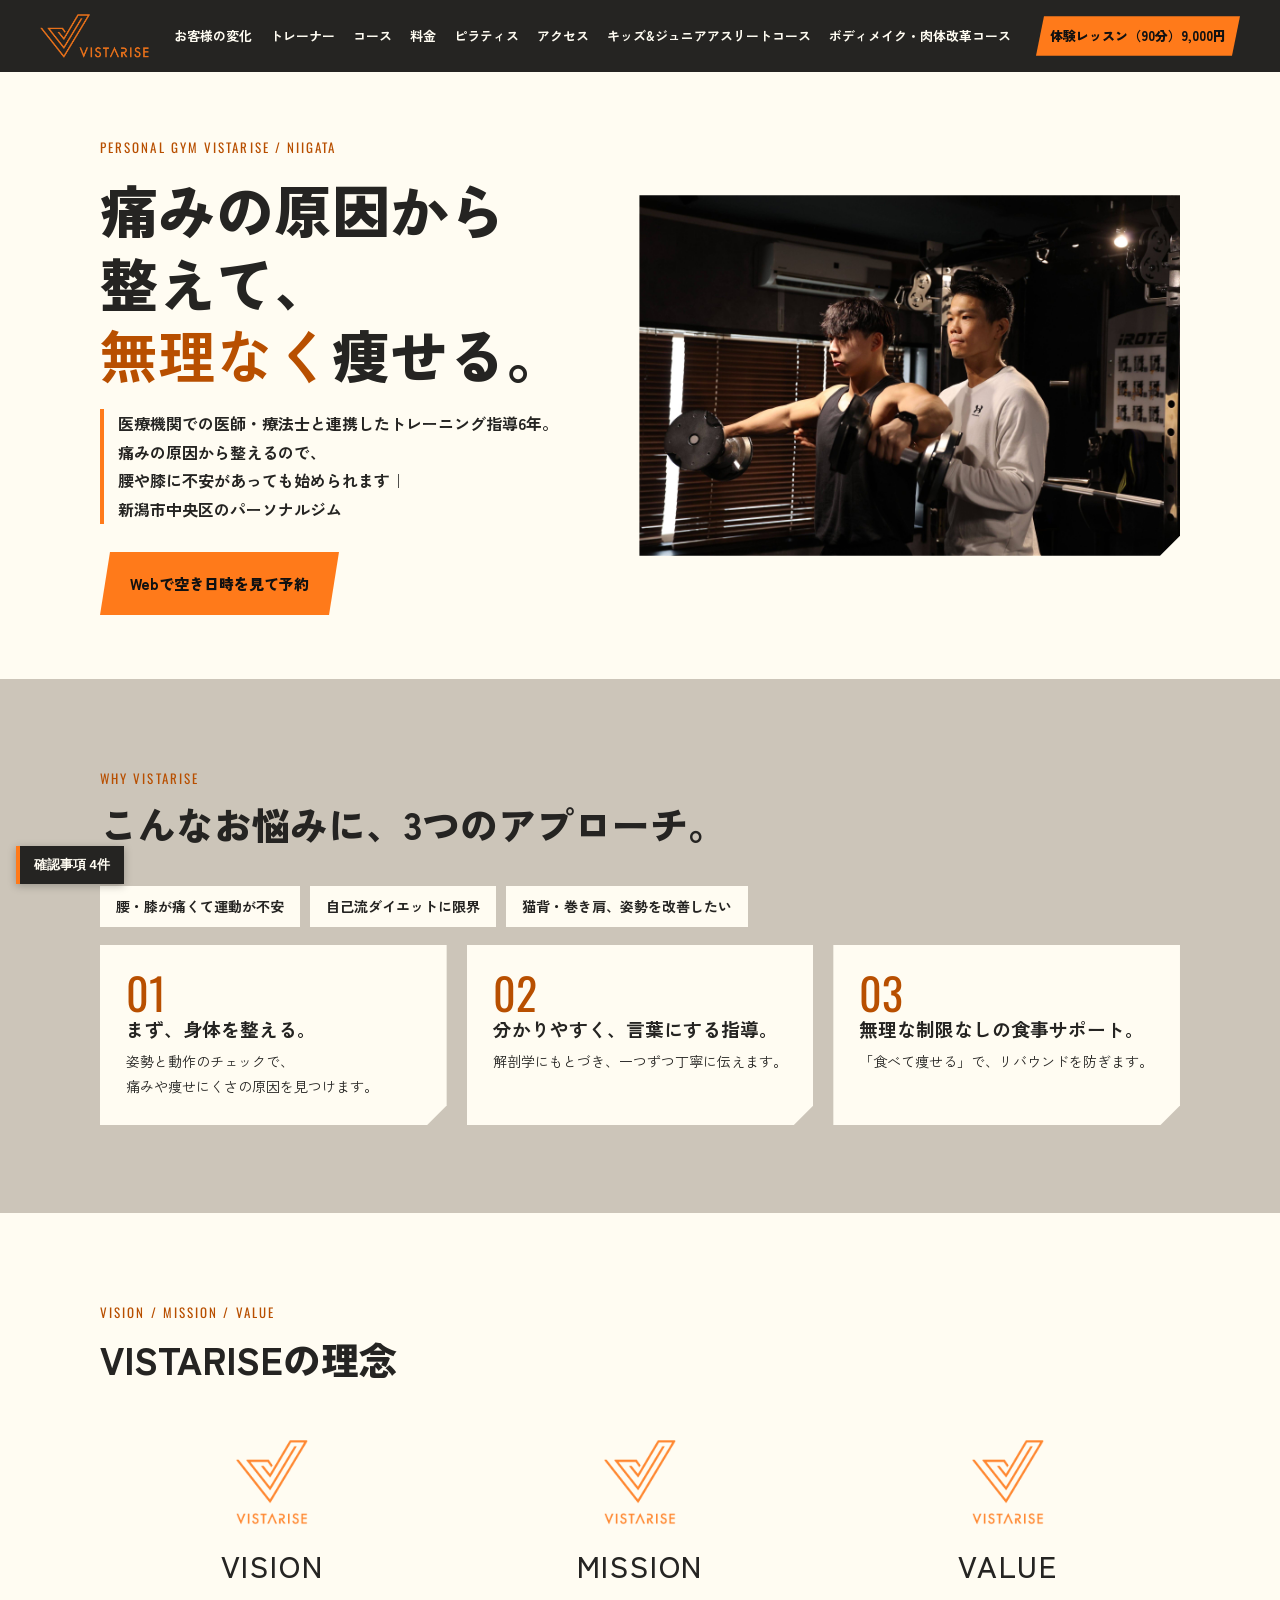
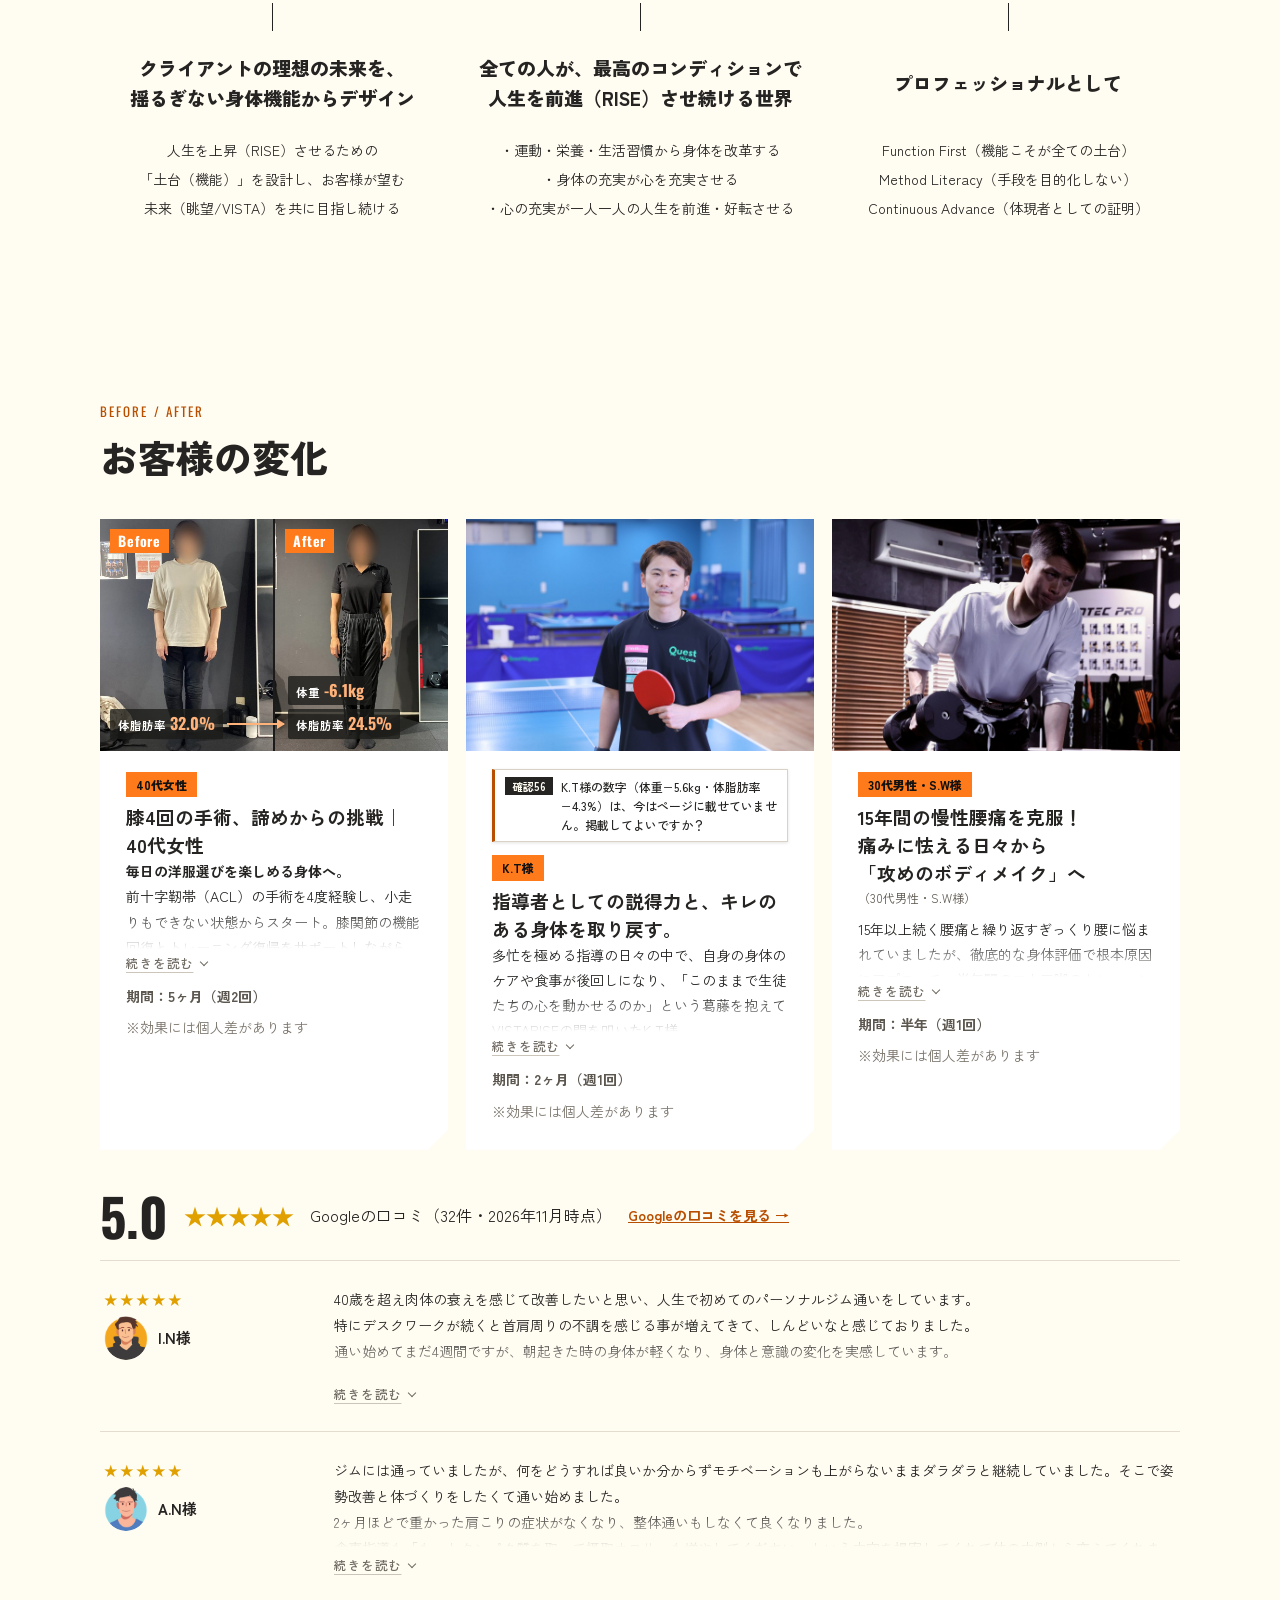
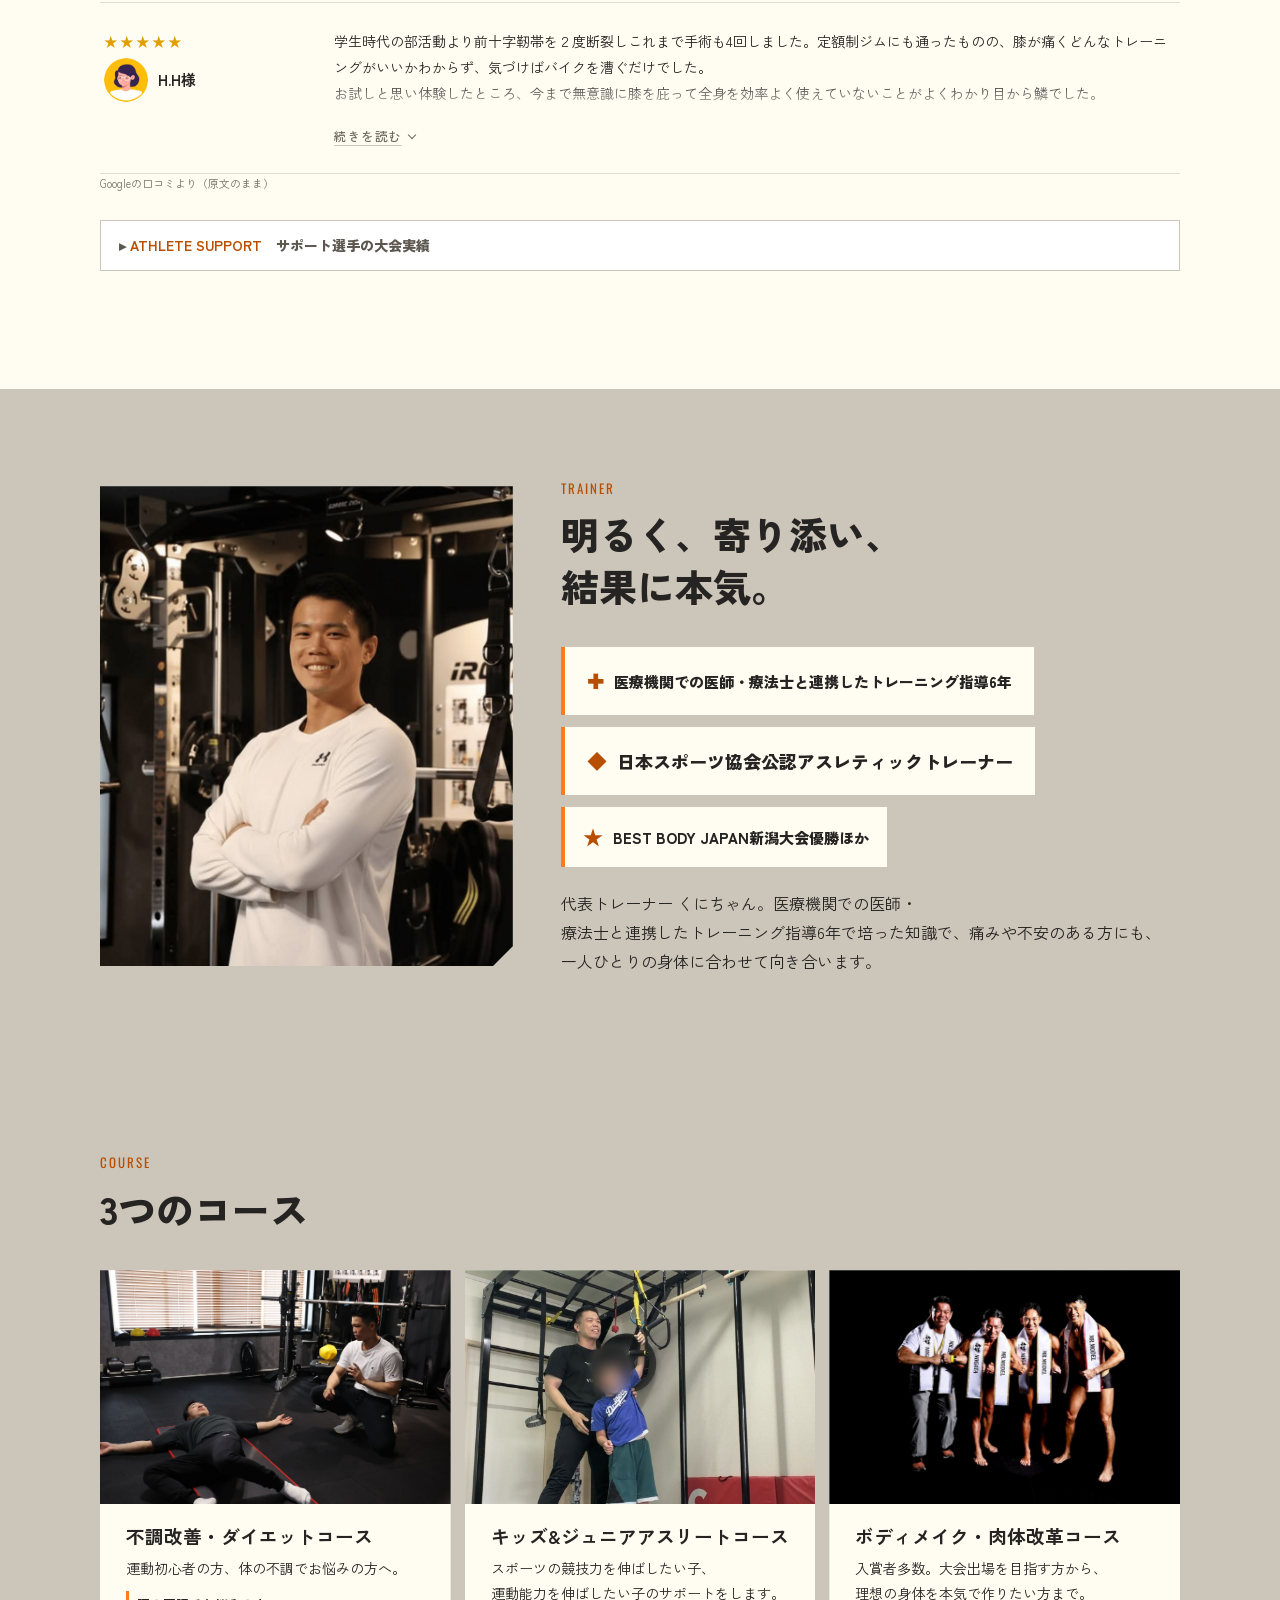
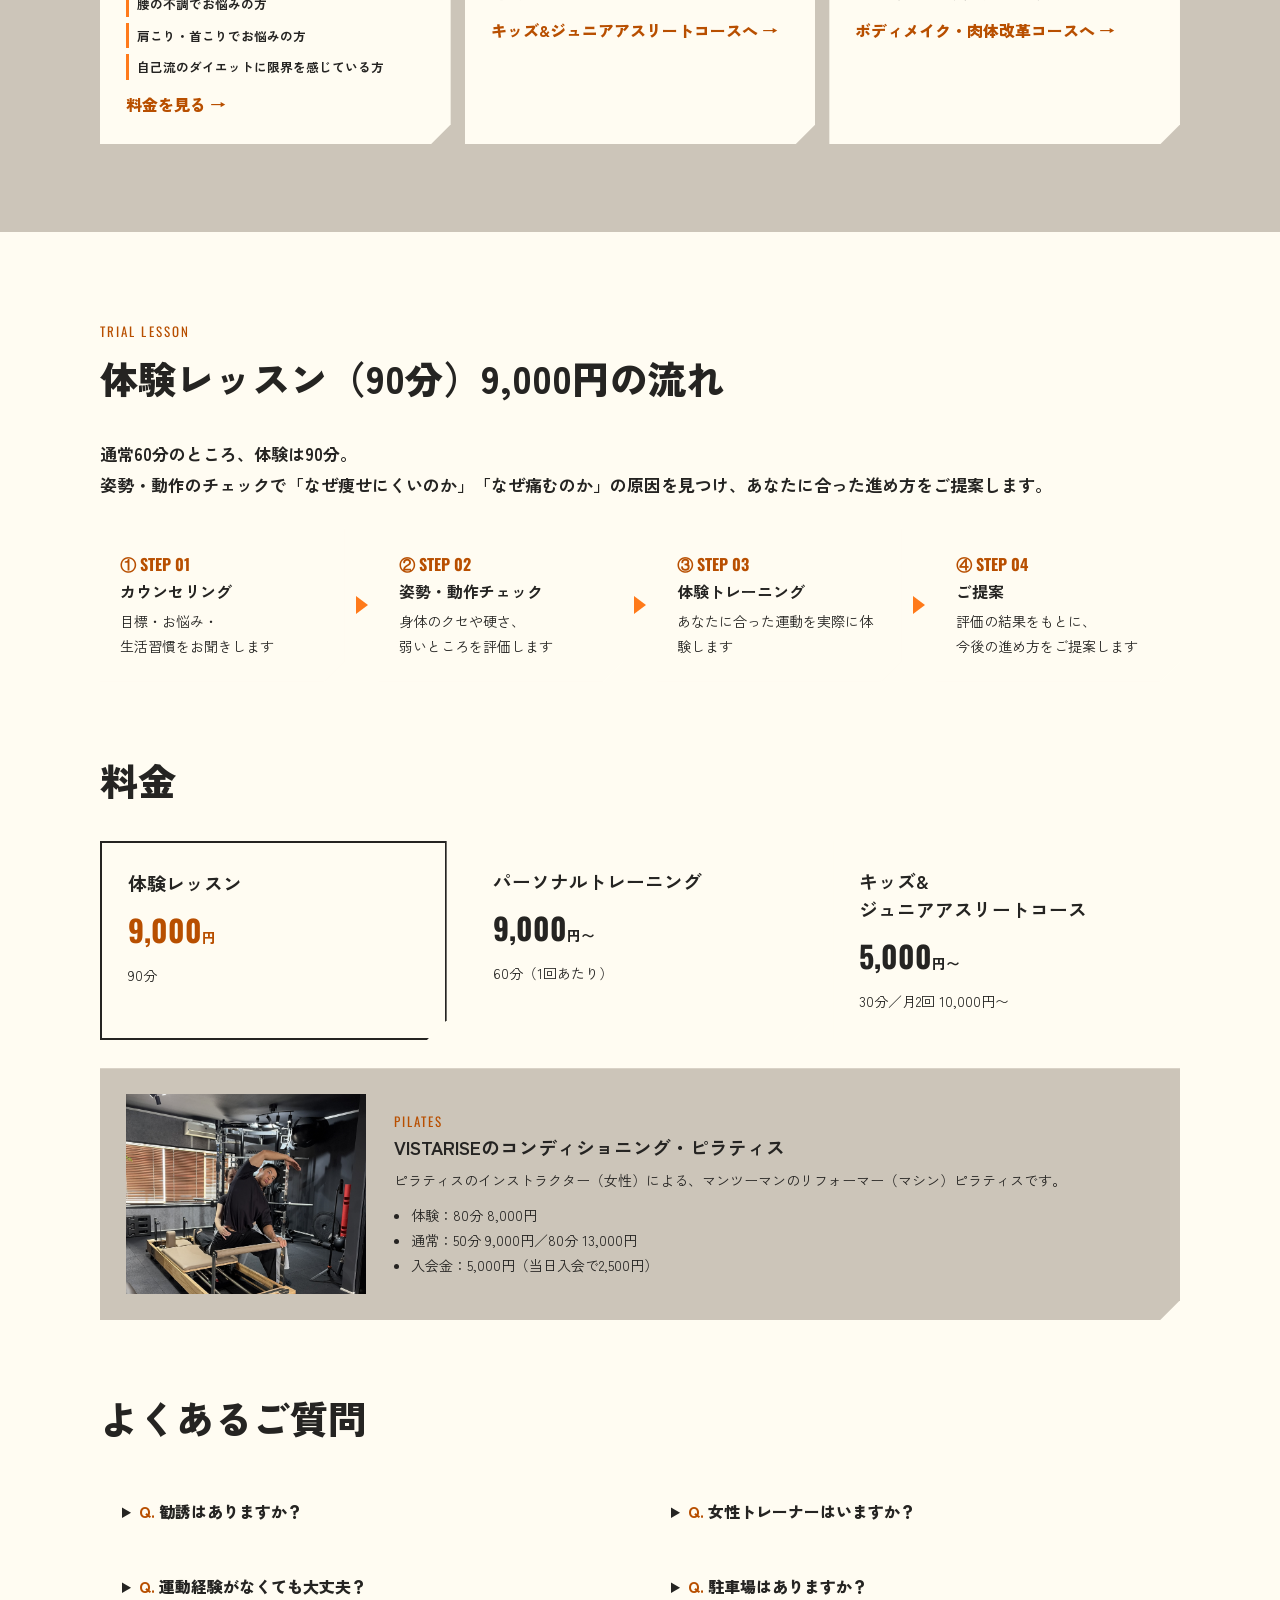
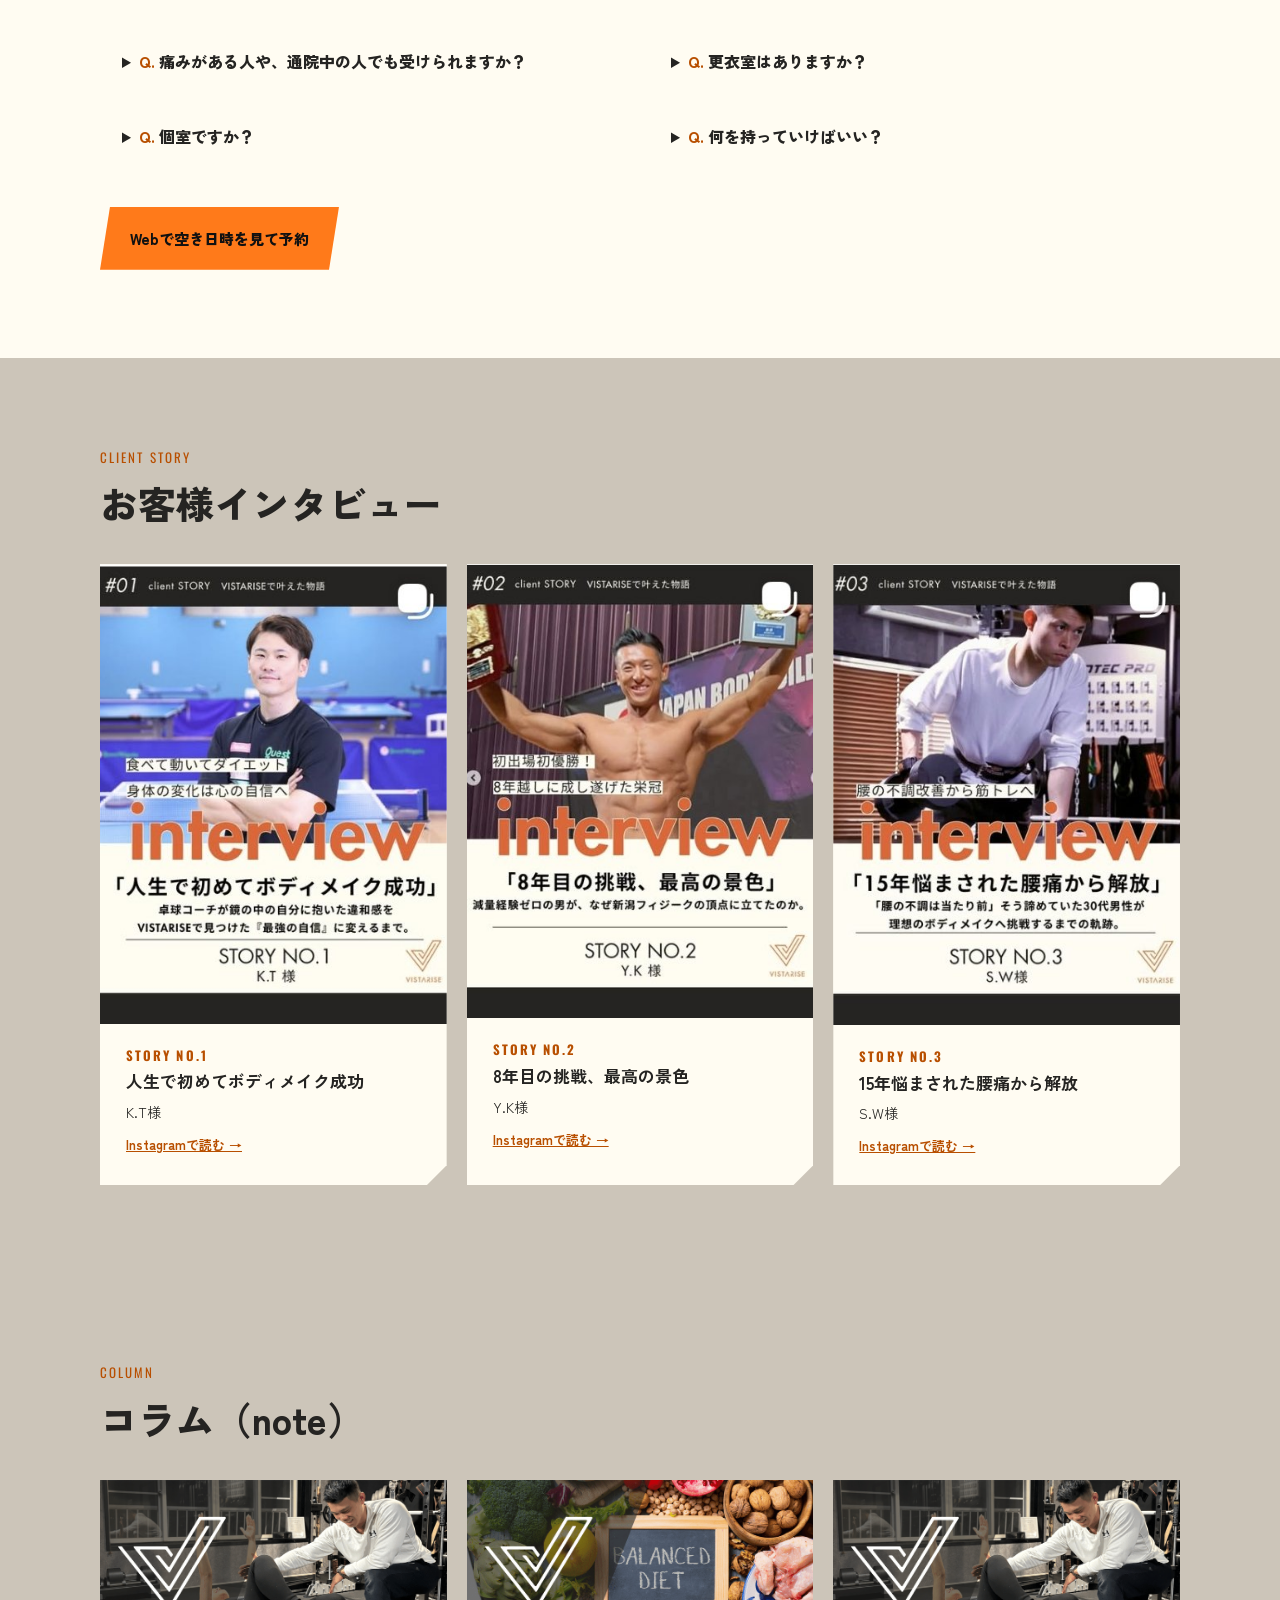
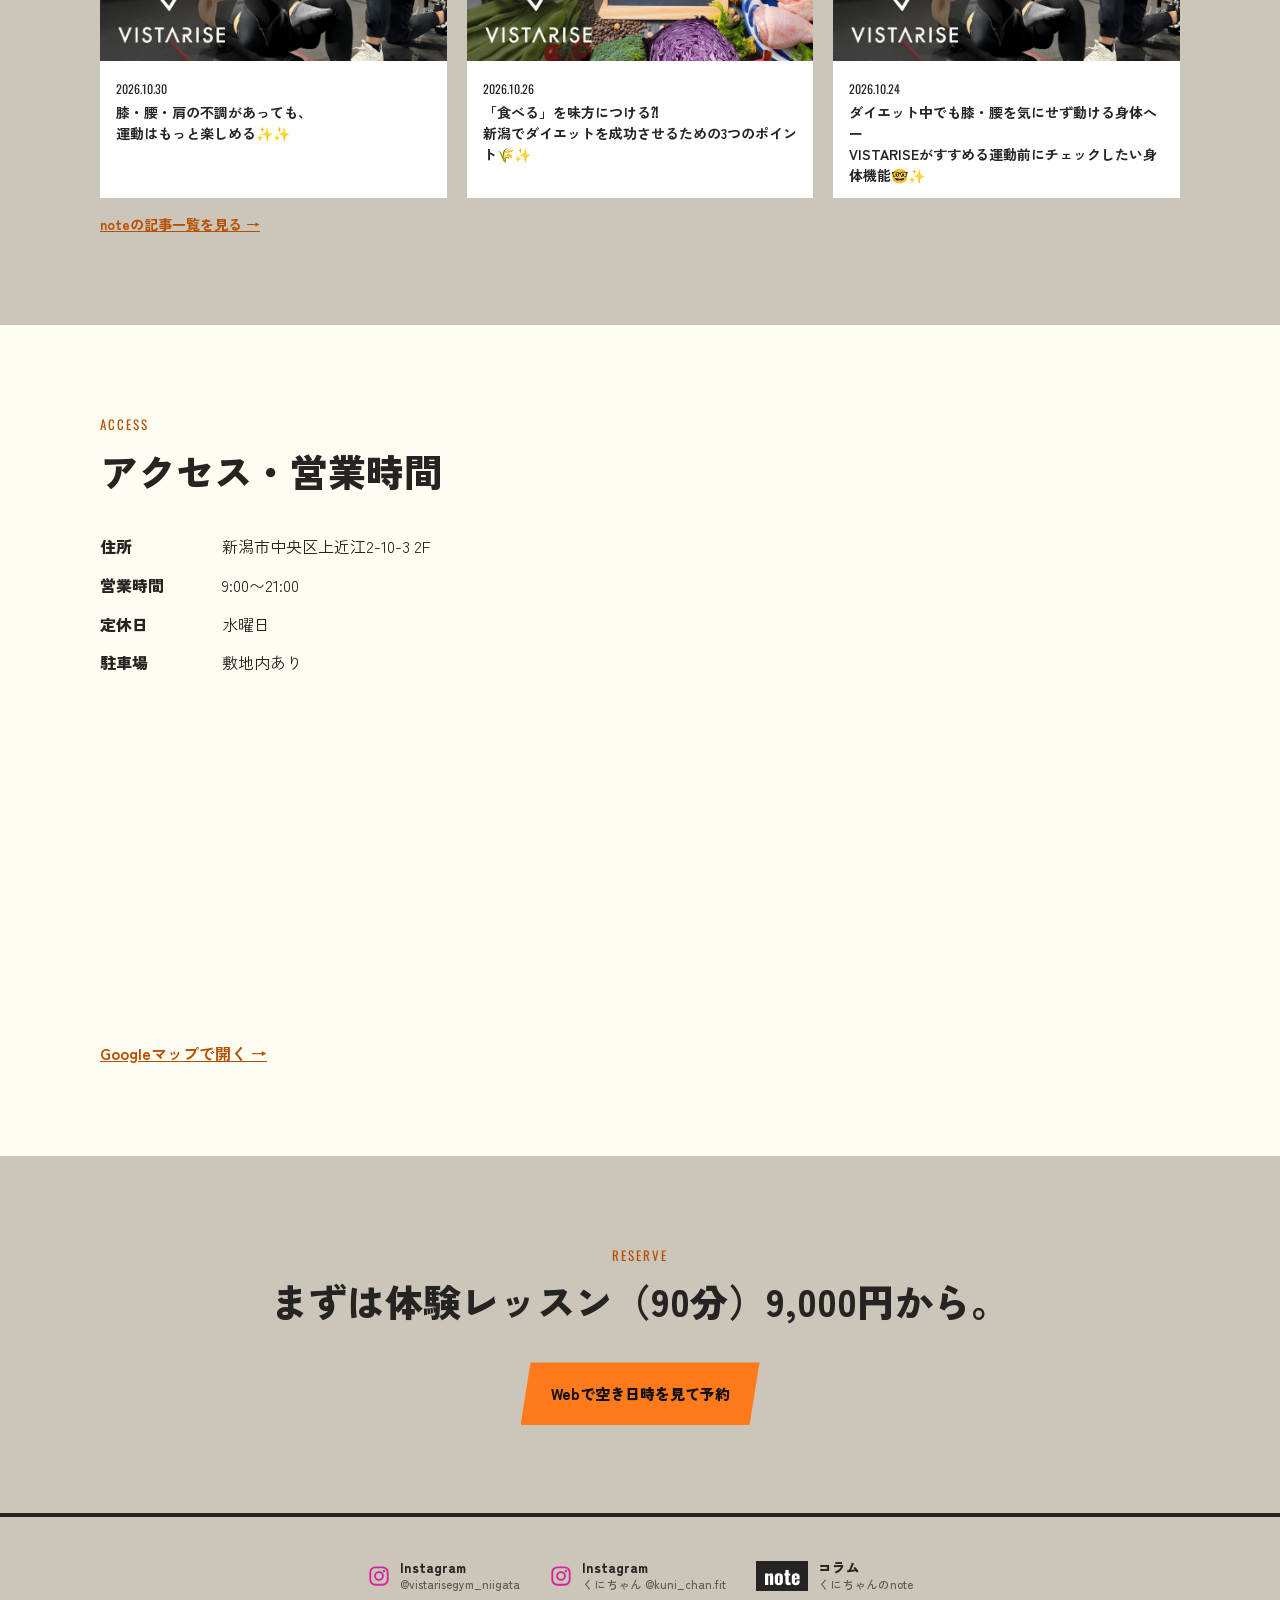
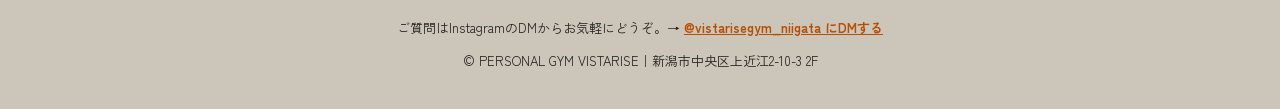
==== commit 9ea89511: "VISTARISE: 11/26 20:16 本保さんの指示で確認33・43を戻す（先方に聞くことだけの短い文に）" ====
--- a/vistarise/index.html
+++ b/vistarise/index.html
@@ -43,4 +43,4 @@
 <section id="access"><div class="wrap"><div class="en">ACCESS</div><h2>アクセス・営業時間</h2><dl><dt>住所</dt><dd>新潟市中央区上近江2-10-3 2F</dd><dt>営業時間</dt><dd>9:00〜21:00</dd><dt>定休日</dt><dd>水曜日</dd><dt>駐車場</dt><dd>敷地内あり</dd></dl><iframe loading="lazy" referrerpolicy="no-referrer-when-downgrade" allowfullscreen src="https://www.google.com/maps/embed?pb=!1m18!1m12!1m3!1d1492.9854305155588!2d139.03638005948875!3d37.89923570196474!2m3!1f0!2f0!3f0!3m2!1i1024!2i768!4f13.1!3m3!1m2!1s0x5ff4c96afd314eab%3A0xad5fd73b25186d63!2z44OR44O844K944OK44Or44K444OgIFZJU1RBUklTRe-8iOODk-OCueOCv-ODqeOCpOOCuu-8ieWLleS9nOaUueWWhOODu-ODnOODh-OCo-ODoeOCpOOCrw!5e0!3m2!1sja!2sjp!4v1793496331278!5m2!1sja!2sjp"></iframe><p style="margin-top:10px"><a href="https://maps.app.goo.gl/F1NhX1iqSLMzSttx8" target="_blank" rel="noopener" style="color:var(--gd);font-weight:700">Googleマップで開く →</a></p></div></section>
 <section class="dk cta"><div class="wrap"><div class="en">RESERVE</div><h2>まずは体験レッスン（90分）<wbr>9,000円から。</h2><div class="btns"><a class="btn" href="https://calendar.google.com/calendar/u/0/appointments/schedules/AcZssZ2UZTPZ3keaYcjivlSsKAIZawz6atsAWFllS9h6P6SBkstXFeXnDx65rXiY0Zh1uTFeupHoDL39" target="_blank" rel="noopener">Webで空き日時を見て予約</a></div></div></section>
 <footer><div class="fsns"><a class="fig" href="https://www.instagram.com/vistarisegym_niigata/" target="_blank" rel="noopener"><svg class="igi" viewBox="0 0 24 24" width="22" height="22" aria-hidden="true"><rect x="2.5" y="2.5" width="19" height="19" rx="5.5" fill="none" stroke="currentColor" stroke-width="2"/><circle cx="12" cy="12" r="4.3" fill="none" stroke="currentColor" stroke-width="2"/><circle cx="17.4" cy="6.6" r="1.3" fill="currentColor"/></svg><span>Instagram<small>@vistarisegym_niigata</small></span></a><a class="fig" href="https://www.instagram.com/kuni_chan.fit/" target="_blank" rel="noopener"><svg class="igi" viewBox="0 0 24 24" width="22" height="22" aria-hidden="true"><rect x="2.5" y="2.5" width="19" height="19" rx="5.5" fill="none" stroke="currentColor" stroke-width="2"/><circle cx="12" cy="12" r="4.3" fill="none" stroke="currentColor" stroke-width="2"/><circle cx="17.4" cy="6.6" r="1.3" fill="currentColor"/></svg><span>Instagram<small>くにちゃん @kuni_chan.fit</small></span></a><a class="fnote" href="https://note.com/kuni_chanfit1125" target="_blank" rel="noopener"><b>note</b><span>コラム<small>くにちゃんのnote</small></span></a></div><p>ご質問はInstagramのDMからお気軽にどうぞ。→ <a href="https://ig.me/m/vistarisegym_niigata" target="_blank">@vistarisegym_niigata にDMする</a></p><p style="margin-top:10px">© PERSONAL GYM VISTARISE｜新潟市中央区上近江2-10-3 2F</p></footer>
-<a class="spbar" href="https://calendar.google.com/calendar/u/0/appointments/schedules/AcZssZ2UZTPZ3keaYcjivlSsKAIZawz6atsAWFllS9h6P6SBkstXFeXnDx65rXiY0Zh1uTFeupHoDL39" target="_blank" rel="noopener">Webで空き日時を見て予約</a><script async src="https://www.instagram.com/embed.js"></script><script src="sp.js?v=20261116l"></script><script src="lb.js"></script><script src="review.js?v=20261126b"></script></body></html>+<a class="spbar" href="https://calendar.google.com/calendar/u/0/appointments/schedules/AcZssZ2UZTPZ3keaYcjivlSsKAIZawz6atsAWFllS9h6P6SBkstXFeXnDx65rXiY0Zh1uTFeupHoDL39" target="_blank" rel="noopener">Webで空き日時を見て予約</a><script async src="https://www.instagram.com/embed.js"></script><script src="sp.js?v=20261116l"></script><script src="lb.js"></script><script src="review.js?v=20261126c"></script></body></html>
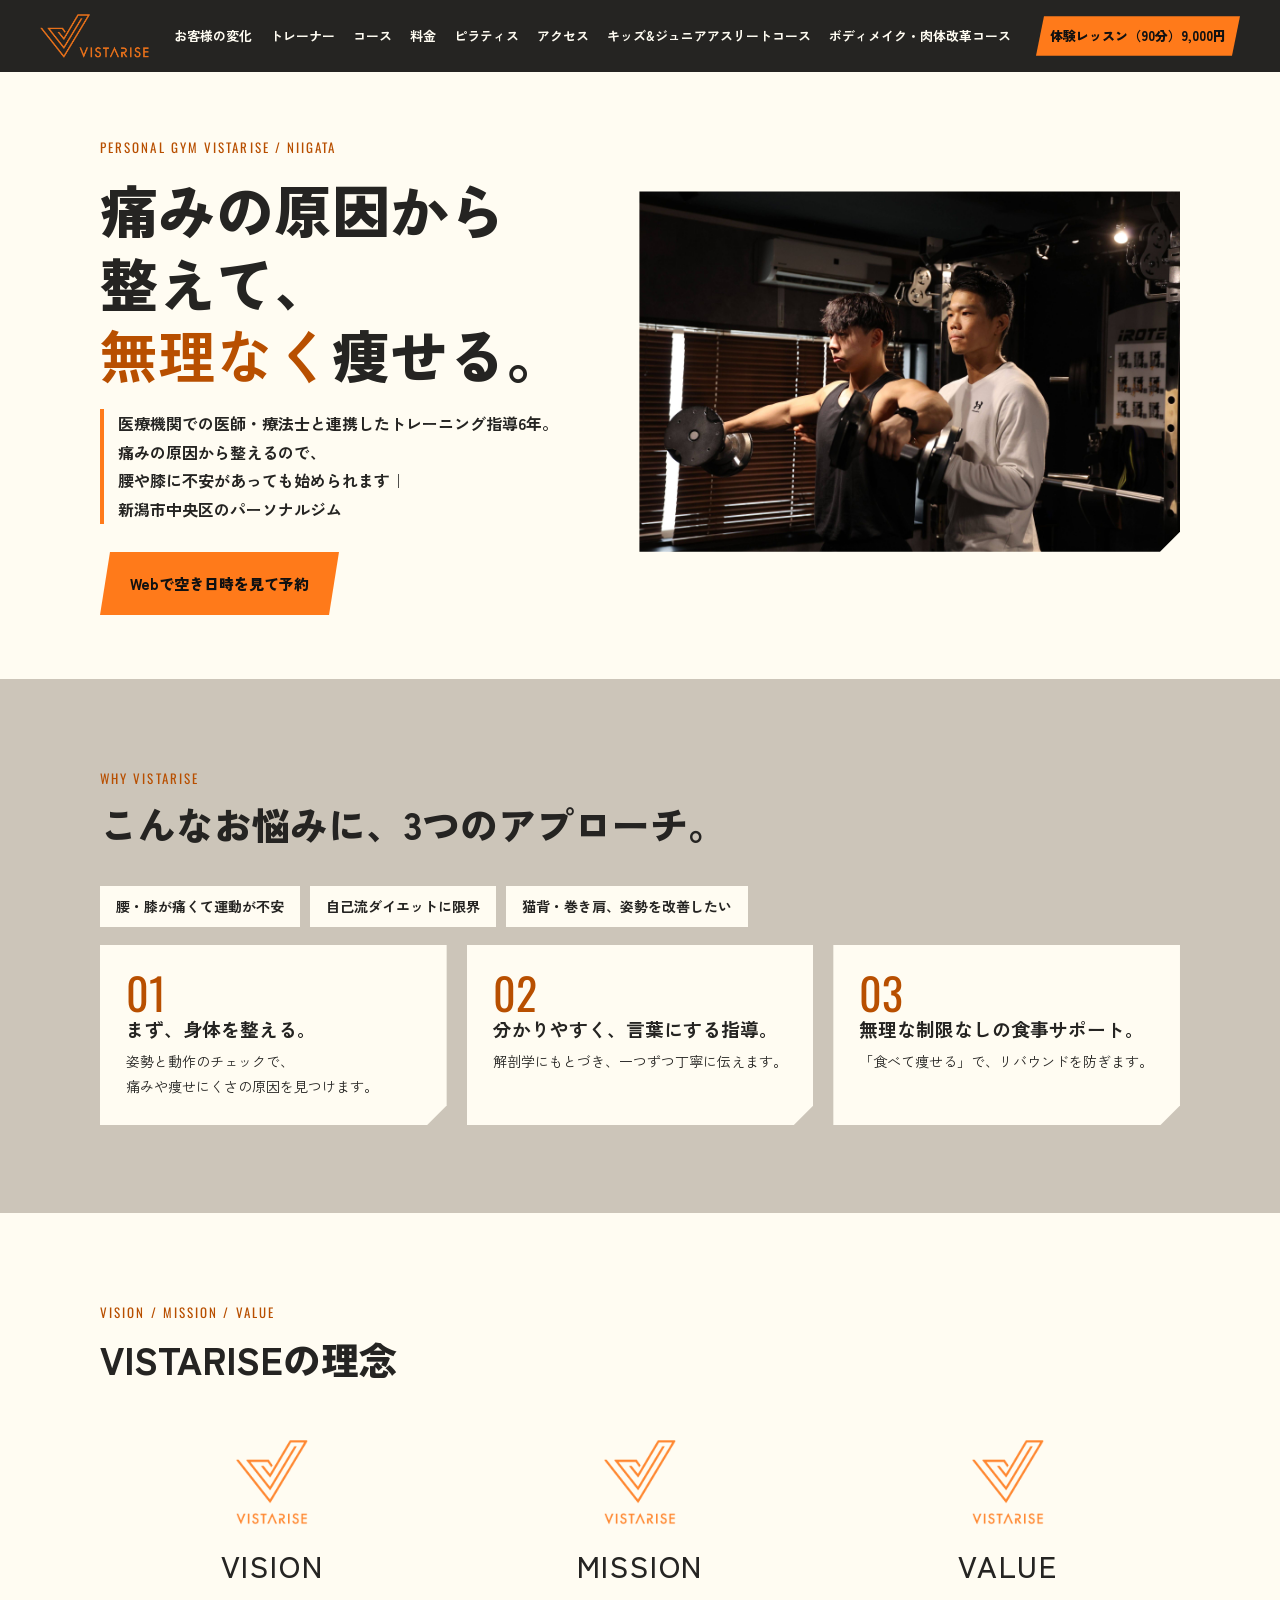
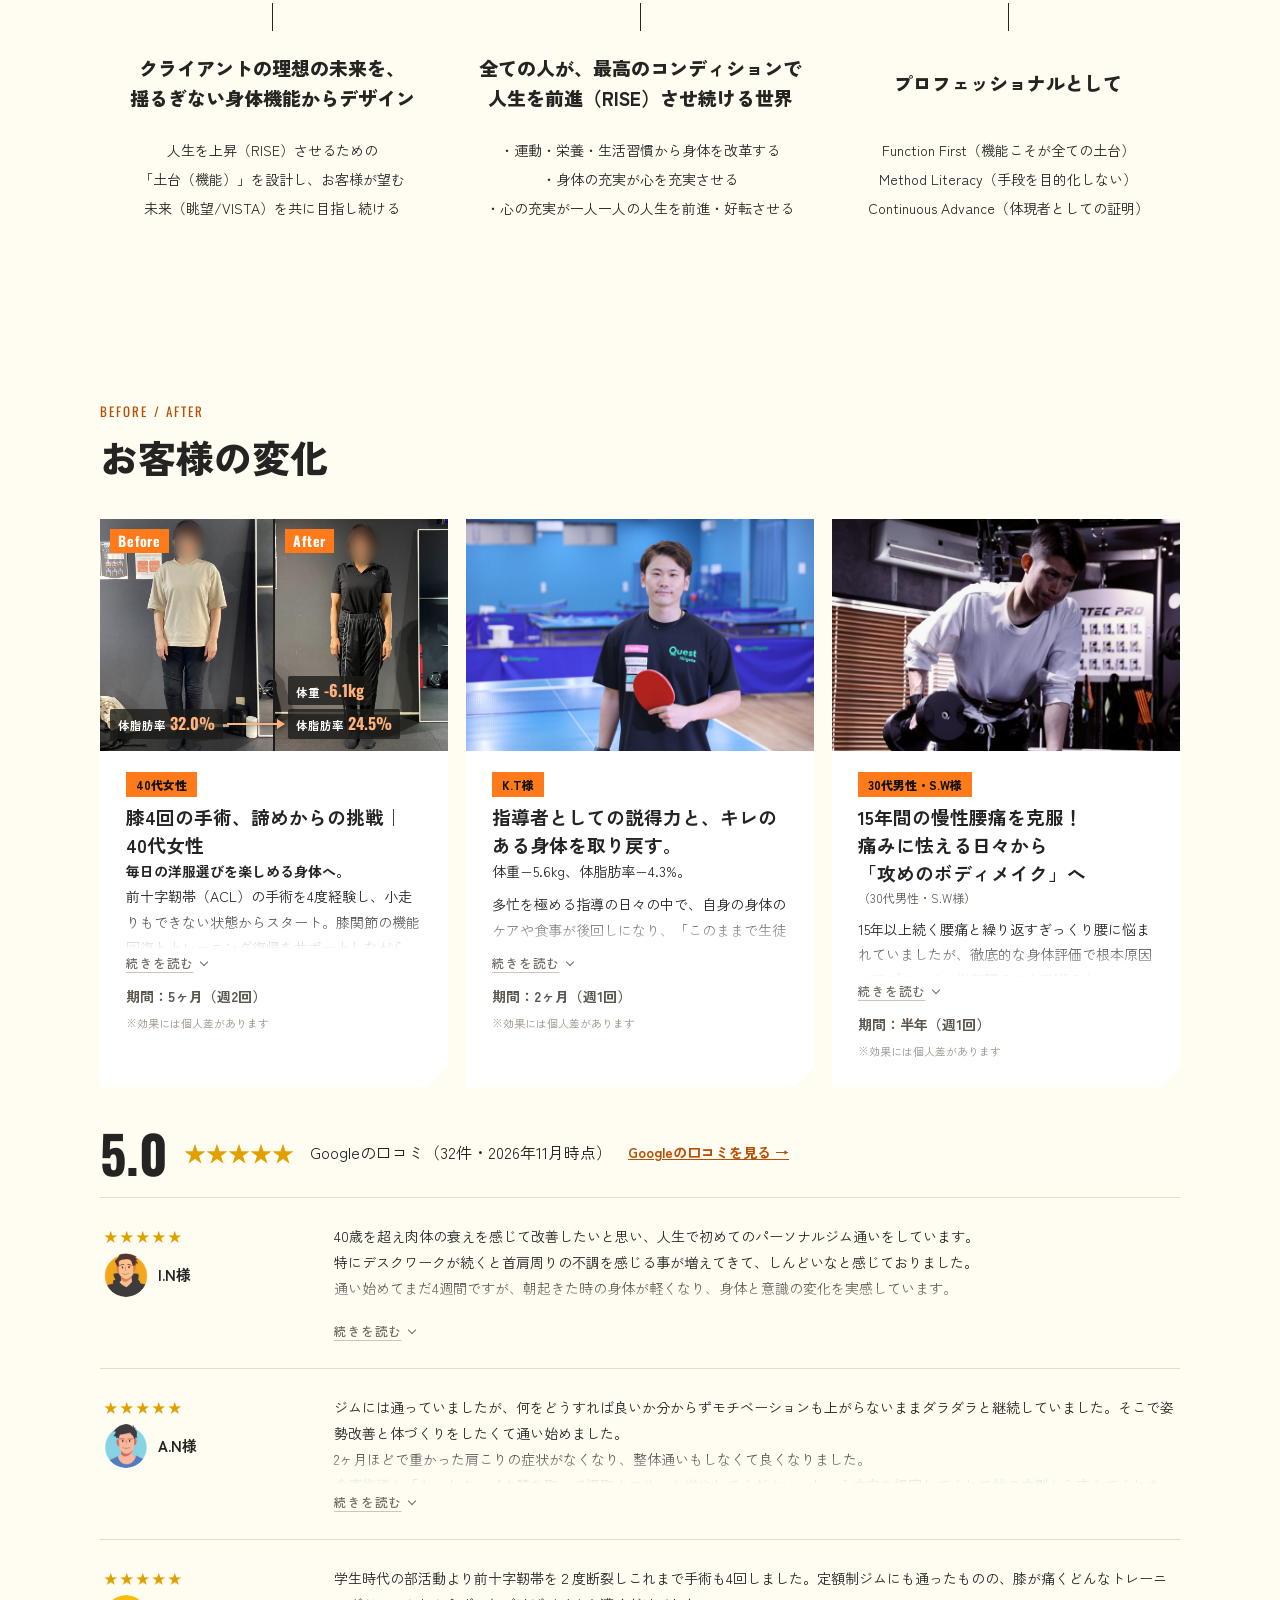
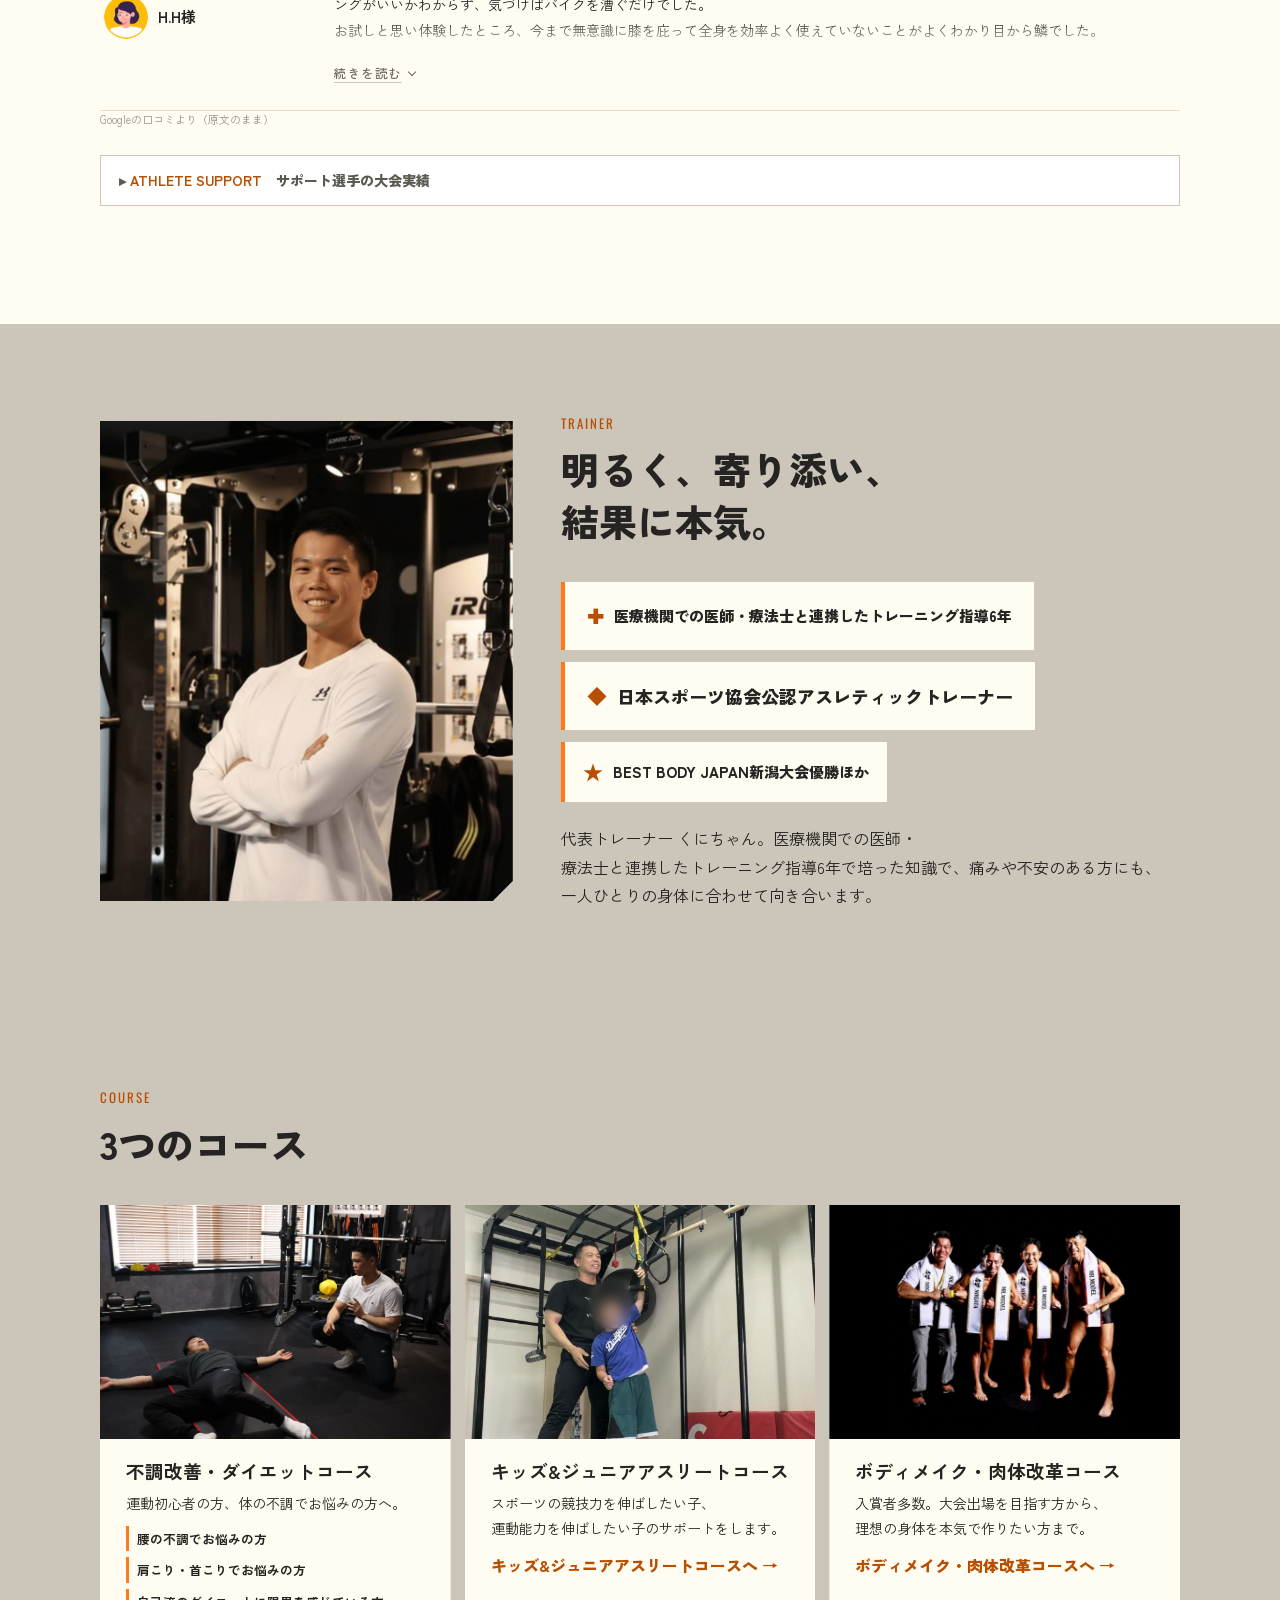
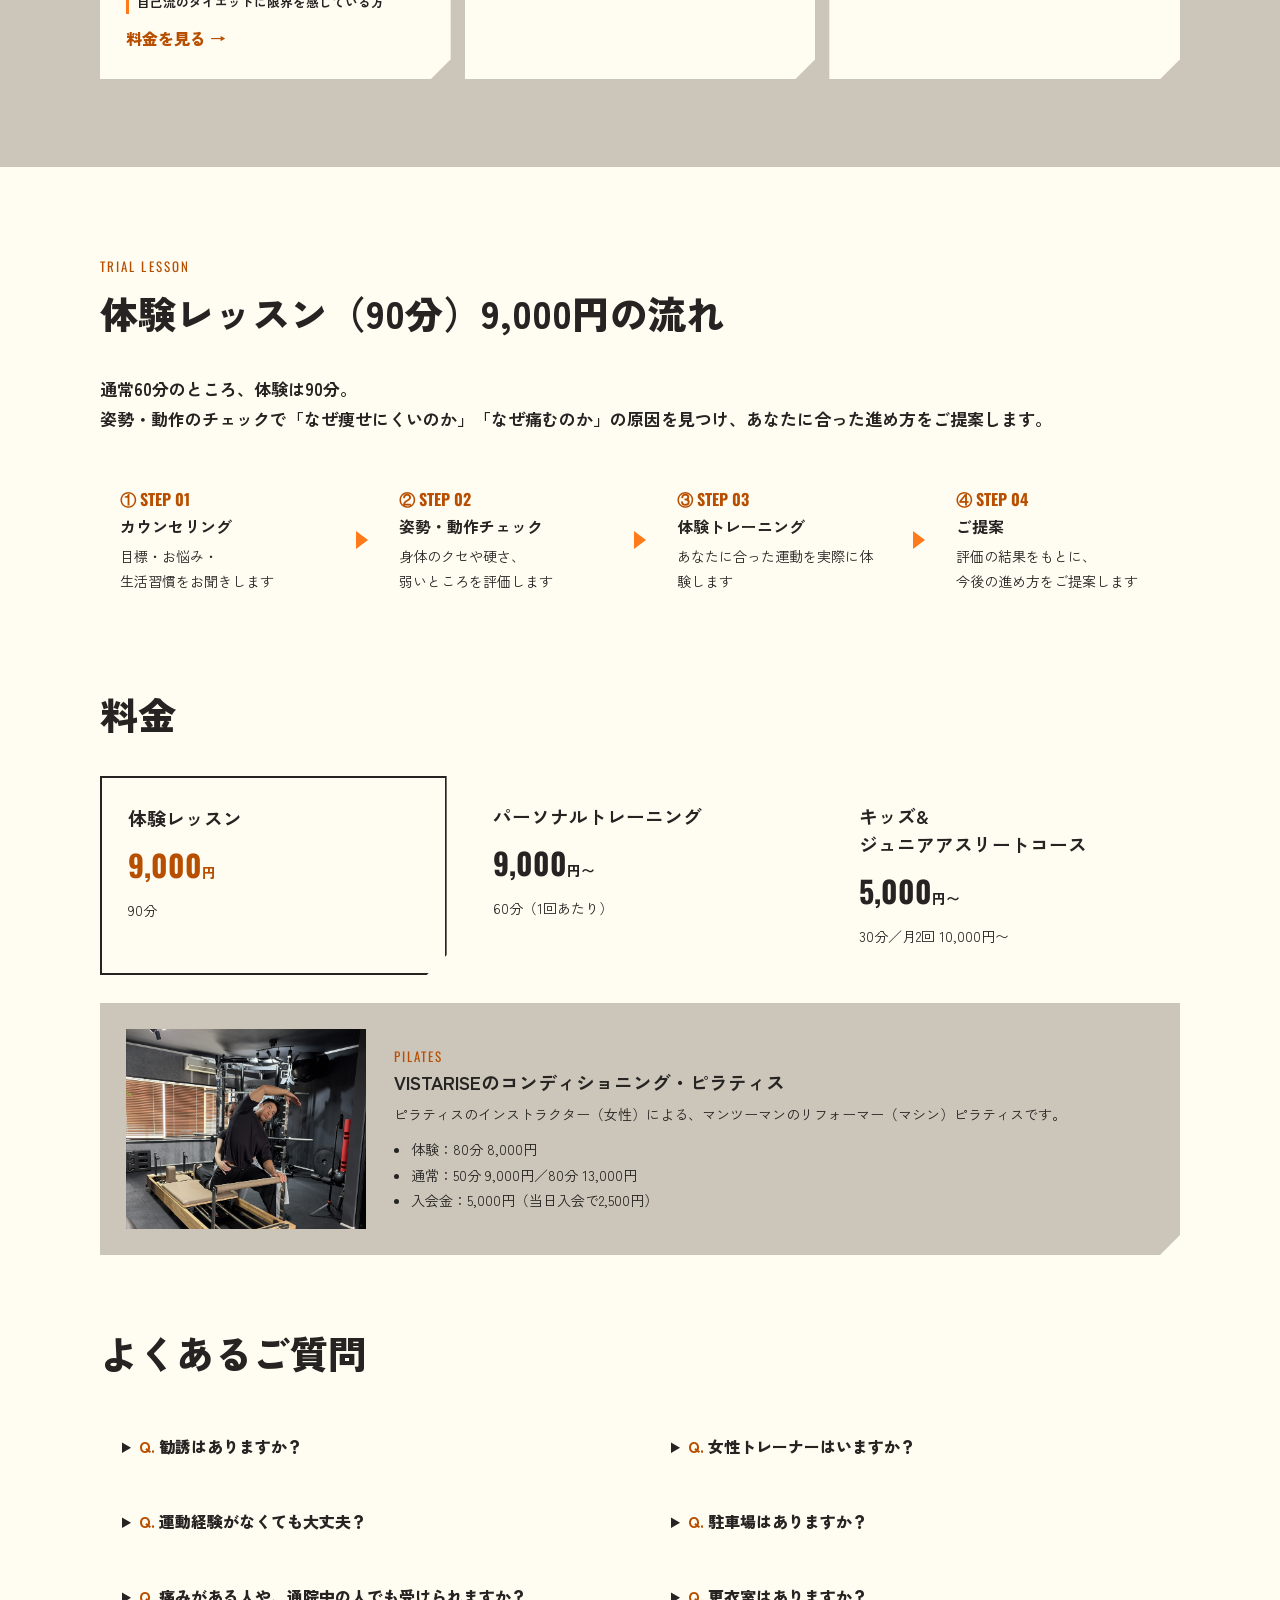
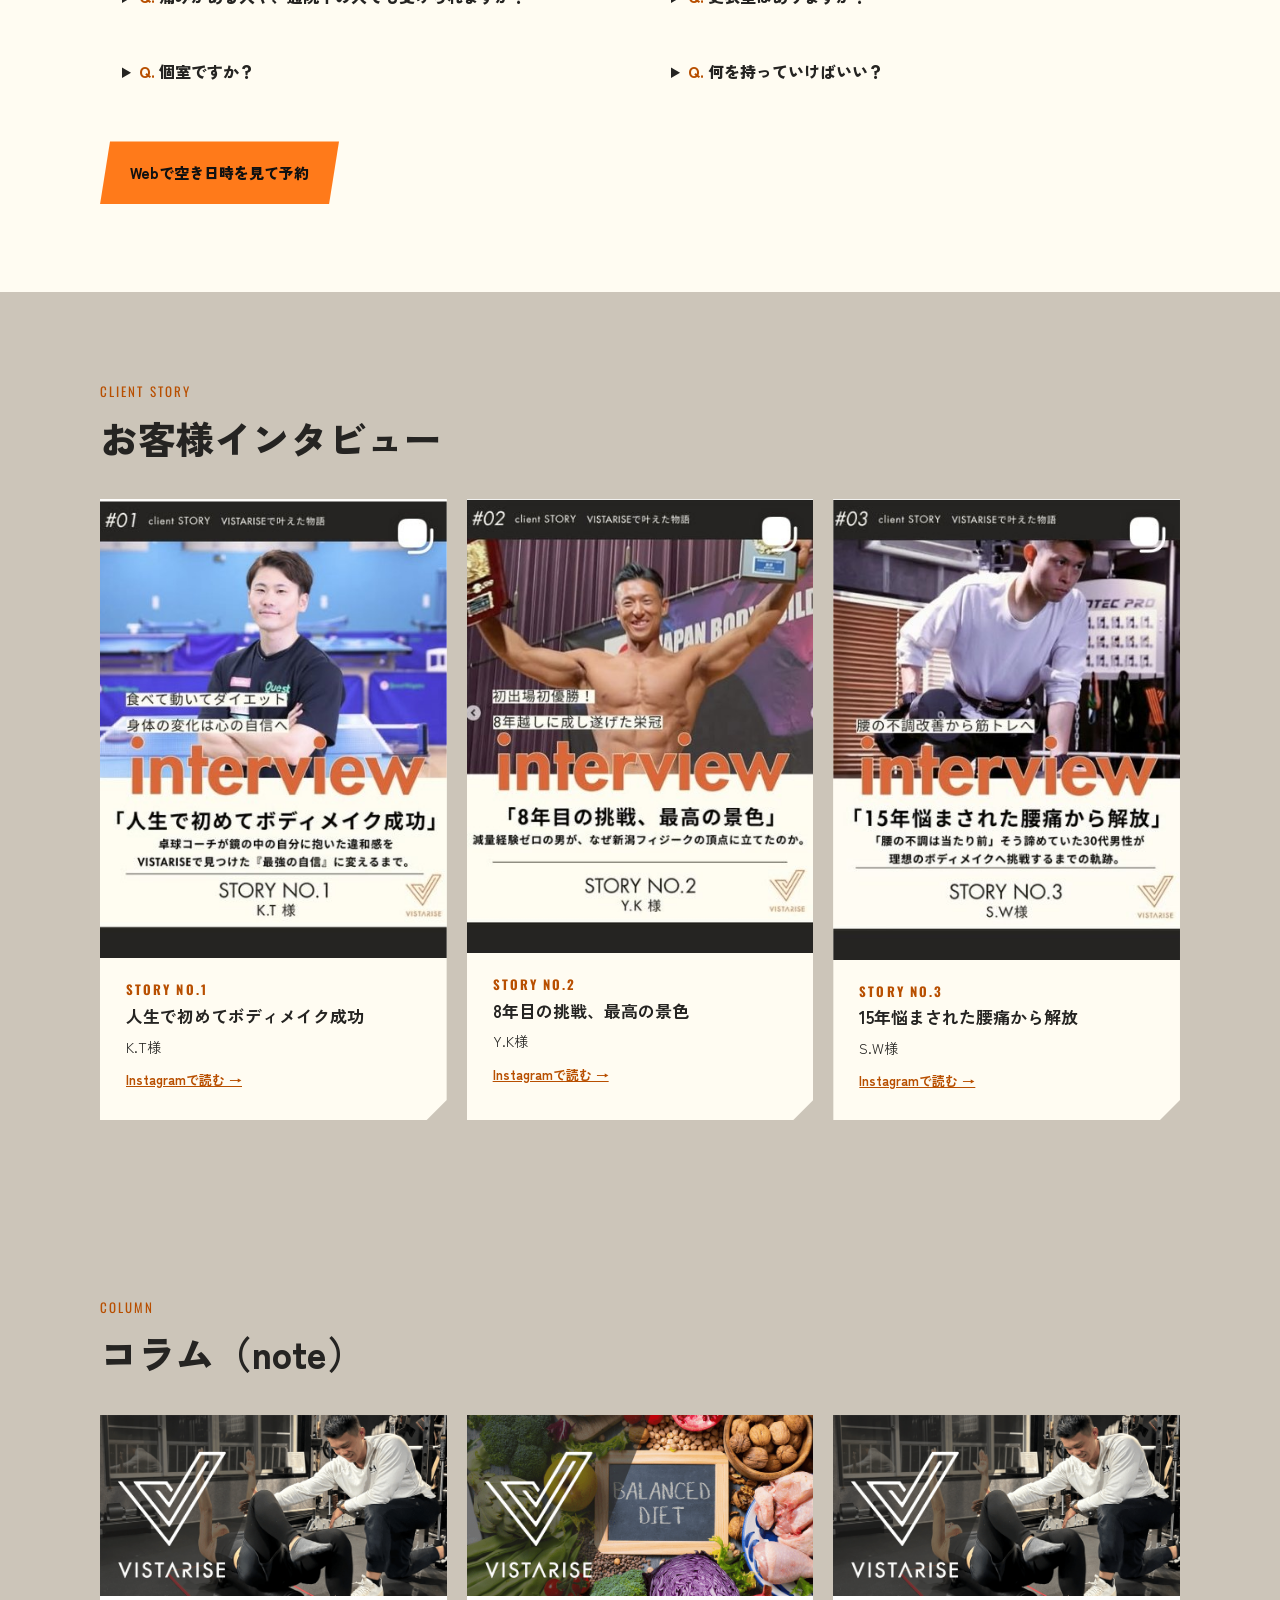
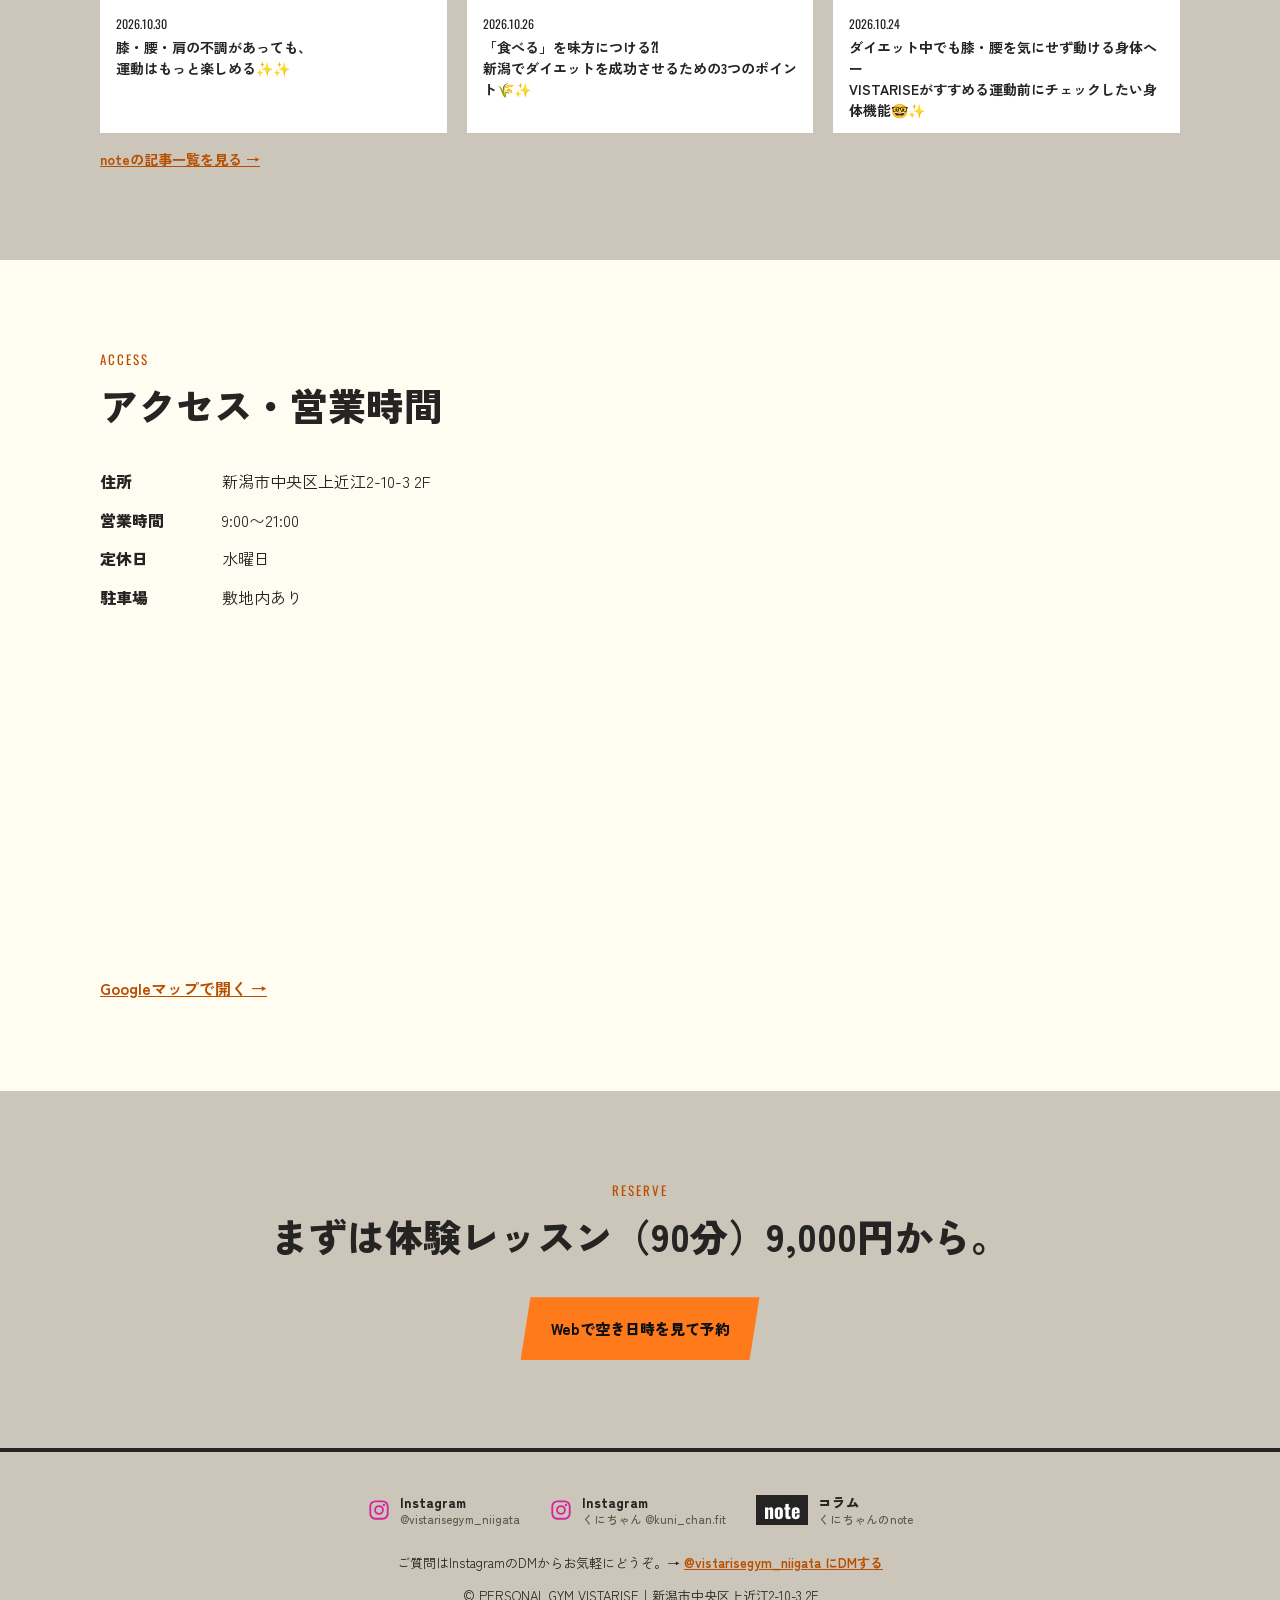
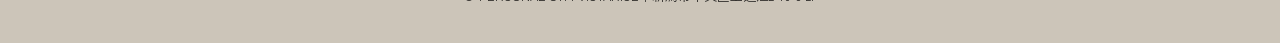
==== commit aba663b8: "VISTARISE: 11/26 22:42 先方回答と修正依頼を反映（K.T様の数値を戻す、頻度 月2・月2・週1、確認マーク全解消、渡辺選手を加えて8枚に、ランジの子の顔にモザイク、膝の事例文言、" ====
--- a/vistarise/index.html
+++ b/vistarise/index.html
@@ -1,5 +1,5 @@
 <!doctype html><html lang="ja"><head><meta charset="utf-8"><meta name="viewport" content="width=device-width,initial-scale=1"><title>新潟市のパーソナルジム VISTARISE｜不調改善・ダイエット</title><meta name="description" content="新潟市中央区のパーソナルジムVISTARISE。医療機関での医師・療法士と連携したトレーニング指導6年のトレーナーが、腰や膝の痛みの原因から整えるダイエット・不調改善。体験レッスン90分9,000円。">
-<link href="https://fonts.googleapis.com/css2?family=Zen+Kaku+Gothic+New:wght@500;700;900&family=Oswald:wght@500;700&display=swap" rel="stylesheet"><link rel="stylesheet" href="style.css?v=20261125"></head><body>
+<link href="https://fonts.googleapis.com/css2?family=Zen+Kaku+Gothic+New:wght@500;700;900&family=Oswald:wght@500;700&display=swap" rel="stylesheet"><link rel="stylesheet" href="style.css?v=20261126d"></head><body>
 <header><a href="index.html"><img src="img/logo-wide.png" alt="VISTARISE"></a><nav id="gnav" aria-label="メインメニュー"><a href="index.html#change">お客様の変化</a><a href="index.html#trainer">トレーナー</a><a href="index.html#course">コース</a><a href="index.html#price">料金</a><a href="index.html#pilates">ピラティス</a><a href="index.html#access">アクセス</a><a href="kids.html">キッズ&ジュニアアスリートコース</a><a href="bodymake.html">ボディメイク・肉体改革コース</a></nav><div class="hr"><a class="badge" href="index.html#trial">体験レッスン（90分）9,000円</a><button type="button" class="hb" aria-label="メニューを開く" aria-controls="gnav" aria-expanded="false"><i></i><i></i><i></i></button></div></header>
 <section style="padding:0"><div class="wrap hero"><div><div class="en">PERSONAL GYM VISTARISE / NIIGATA</div>
 <h1><span class="nw">痛みの原因から</span><span class="nw">整えて、</span><br><b>無理なく</b>痩せる。</h1>
@@ -14,8 +14,8 @@
 <div class="vv"><img class="vv-logo" src="img/logo-square-orange.png?v=20261125" alt="VISTARISE" width="72" height="85"><div class="vv-en">VALUE</div><span class="vv-line" aria-hidden="true"></span><h3>プロフェッショナルとして</h3><ul><li><span class="nw">Function First</span><wbr>（機能こそが全ての土台）</li><li><span class="nw">Method Literacy</span><wbr>（手段を目的化しない）</li><li><span class="nw">Continuous Advance</span><wbr>（体現者としての証明）</li></ul></div>
 </div></div></section>
 <section id="change"><div class="wrap"><div class="en">BEFORE / AFTER</div><h2>お客様の変化</h2><div class="g4 sc case">
-<div class="card cut" style="background:#fff"><div class="im ba2"><figure><img src="img/ba-acl-40f-before.jpg" alt="40代女性 ビフォー（白い服）"><span class="lbl">Before</span></figure><figure><img src="img/ba-acl-40f-after.jpg" alt="40代女性 アフター（黒い服）"><span class="lbl">After</span></figure><div class="ba2-row" aria-label="体脂肪率32.0%から、体重 -6.1kg・体脂肪率24.5%に"><div class="ba2-l"><span class="chip">体脂肪率<b>32.0%</b></span><i class="arr" aria-hidden="true"></i></div><div class="ba2-r"><span class="chip">体重<b>-6.1kg</b></span><span class="chip">体脂肪率<b>24.5%</b></span></div></div></div><span class="tag">40代女性</span><h3>膝4回の手術、諦めからの挑戦｜40代女性</h3><p><b>毎日の洋服選びを楽しめる身体へ。</b><br>前十字靭帯（ACL）の手術を4度経験し、小走りもできない状態からスタート。膝関節の機能回復とトレーニング復帰をサポートしながら、食事の質を整えて「食べて痩せる」を実践しました。</p><p>・小走りができるようになった<br>・階段の上り下りが軽快に<br>・体重−6.1kg、体脂肪率32.0%→24.5%（筋肉量は維持）</p><p class="meta">期間：5ヶ月（週2回）</p><p class="note">※効果には個人差があります</p></div>
-<div class="card cut" style="background:#fff"><div class="im"><img src="img/case-tk-tabletennis.jpg?v=20261125" alt="K.T様 卓球のコーチ" style="object-position:50% 30%"></div><div class="confirm-note" data-n="56"></div><span class="tag">K.T様</span><h3>指導者としての説得力と、キレのある身体を取り戻す。</h3><p>多忙を極める指導の日々の中で、自身の身体のケアや食事が後回しになり、「このままで生徒たちの心を動かせるのか」という葛藤を抱えてVISTARISEの門を叩いたK.T様。</p><p>長年の現場で染み付いた身体のクセや偏りを、徹底的なコンディショニングで調整。パフォーマンスの質を取り戻しました。<br>また、深刻な栄養不足を解消するため、多忙なスケジュールでも無理なく続けられる実践的な食事管理を導入。筋肉量を維持したまま、引き締まった理想のボディメイクに成功しました。</p><p>「コーチのようになりたい！」という周囲からの声の変化とともに、指導者に揺るぎない自信が宿りました。身体が変われば、発する言葉が変わり、相手の未来まで変えていく——理想の背中を体現し続けています。</p><p class="meta">期間：2ヶ月（週1回）</p><p class="note">※効果には個人差があります</p></div>
+<div class="card cut" style="background:#fff"><div class="im ba2"><figure><img src="img/ba-acl-40f-before.jpg" alt="40代女性 ビフォー（白い服）"><span class="lbl">Before</span></figure><figure><img src="img/ba-acl-40f-after.jpg" alt="40代女性 アフター（黒い服）"><span class="lbl">After</span></figure><div class="ba2-row" aria-label="体脂肪率32.0%から、体重 -6.1kg・体脂肪率24.5%に"><div class="ba2-l"><span class="chip">体脂肪率<b>32.0%</b></span><i class="arr" aria-hidden="true"></i></div><div class="ba2-r"><span class="chip">体重<b>-6.1kg</b></span><span class="chip">体脂肪率<b>24.5%</b></span></div></div></div><span class="tag">40代女性</span><h3>膝4回の手術、諦めからの挑戦｜40代女性</h3><p><b>毎日の洋服選びを楽しめる身体へ。</b><br>前十字靭帯（ACL）の手術を4度経験し、小走りもできない状態からスタート。膝関節の機能回復とトレーニング復帰をサポートしながら、食事の質を整えて「食べて痩せる」を実践しました。</p><p>・<span class="ph">膝が良くなり</span><span class="ph">念願の海外旅行に</span><span class="ph">いけるようになった</span><br>・階段の上り下りが軽快に<br>・体重−6.1kg、体脂肪率32.0%→24.5%（筋肉量は維持）</p><p class="meta">期間：5ヶ月（週2回）</p><p class="note">※効果には個人差があります</p></div>
+<div class="card cut" style="background:#fff"><div class="im"><img src="img/case-tk-tabletennis.jpg?v=20261125" alt="K.T様 卓球のコーチ" style="object-position:50% 30%"></div><span class="tag">K.T様</span><h3>指導者としての説得力と、キレのある身体を取り戻す。</h3><p>体重−5.6kg、体脂肪率−4.3%。</p><p>多忙を極める指導の日々の中で、自身の身体のケアや食事が後回しになり、「このままで生徒たちの心を動かせるのか」という葛藤を抱えてVISTARISEの門を叩いたK.T様。</p><p>長年の現場で染み付いた身体のクセや偏りを、徹底的なコンディショニングで調整。パフォーマンスの質を取り戻しました。<br>また、深刻な栄養不足を解消するため、多忙なスケジュールでも無理なく続けられる実践的な食事管理を導入。筋肉量を維持したまま、引き締まった理想のボディメイクに成功しました。</p><p>「コーチのようになりたい！」という周囲からの声の変化とともに、指導者に揺るぎない自信が宿りました。身体が変われば、発する言葉が変わり、相手の未来まで変えていく——理想の背中を体現し続けています。</p><p class="meta">期間：2ヶ月（週1回）</p><p class="note">※効果には個人差があります</p></div>
 <div class="card cut" style="background:#fff"><div class="im"><img src="img/case-sw-onehandrow.jpg" alt="S.W様 ワンハンドローイング" style="object-position:50% 20%"></div><span class="tag">30代男性・S.W様</span><h3><span class="nw">15年間の</span><span class="nw">慢性腰痛を克服！</span><br><span class="nw">痛みに怯える日々から</span><span class="nw">「攻めのボディメイク」へ</span></h3><p class="who">（30代男性・S.W様）</p><p>15年以上続く腰痛と繰り返すぎっくり腰に悩まれていましたが、徹底的な身体評価で根本原因にアプローチ。半年間の二人三脚のトレーニングを経て、「多忙でも腰が痛まない身体」を手に入れました。現在は痛みの不安から解放され、将来のための筋力アップに意欲的に取り組まれています。</p><p class="meta">期間：半年（週1回）</p><p class="note">※効果には個人差があります</p></div>
 </div>
 <div class="rv-area"><div class="star star-top"><b>5.0</b><em>★★★★★</em><span>Googleの口コミ（32件・2026年11月時点）</span><a href="https://www.google.com/maps?cid=12492940540374445411" target="_blank" rel="noopener">Googleの口コミを見る →</a></div><div class="g3 sc" id="reviews"><div class="card rv"><em>★★★★★</em><p>40歳を超え肉体の衰えを感じて改善したいと思い、人生で初めてのパーソナルジム通いをしています。<br>特にデスクワークが続くと首肩周りの不調を感じる事が増えてきて、しんどいなと感じておりました。<br>通い始めてまだ4週間ですが、朝起きた時の身体が軽くなり、身体と意識の変化を実感しています。</p><p>最初は丁寧なヒアリングから始まります。</p><p>生活習慣や現在の身体の状態を一緒に整理し、その内容をもとに食事や日々のトレーニング方法を、一人ひとりに合わせて提案してくれます。<br>何よりも、今の状態と合わせて未来の具体的な目標を設定してもらえるので、【現状】→【未来の自分】という理想のイメージを自分自身が明確に描く事ができます。<br>未来の自分を具体的にイメージできることで、日々のトレーニングへのモチベーションも自然と高まります。<br>「これがパーソナルトレーニングに通う価値の一つなのだ」と、通ってみたからこそ実感できます。</p><p>元々ヨガが好きでYouTubeを見ながら自宅でやっていました。<br>今まで何度もやっていたポーズなのに、しっかり指導してもらうとこんなにも特定部位への意識の違いや、効果の高さに本当に驚いています。<br>アスリートの方はもちろんですが、私のように日々の疲労感や身体の不調を根本から改善したいと考えている方には、ぜひ一度体験してみてほしいです。<br>迷っている方は、まずは体験レッスンに参加されてから検討してみてはいかがでしょうか。</p><b class="rv-who"><img class="rv-av" src="img/rv-av-1.png" alt="" width="44" height="44">I.N様</b></div><div class="card rv"><em>★★★★★</em><p>ジムには通っていましたが、何をどうすれば良いか分からずモチベーションも上がらないままダラダラと継続していました。そこで姿勢改善と体づくりをしたくて通い始めました。<br>2ヶ月ほどで重かった肩こりの症状がなくなり、整体通いもしなくて良くなりました。<br>食事指導も「もっとタンパク質を取って摂取カロリーも増やしてください」という内容を提案してくれて体の内側から変えてくれます。<br>トレーニングもパフォーマンスアップに必要なトレーニング多岐にわたり教えてくれます。<br>正しいフォームで低負荷のトレーニングを丁寧に行う癖がついてきました。今では高いモチベーションでのジム通いが習慣化しています。<br>くにちゃんの卓越した理論と励ましのおかげです。オススメのジムです。</p><b class="rv-who"><img class="rv-av" src="img/rv-av-2.png" alt="" width="44" height="44">A.N様</b></div><div class="card rv"><em>★★★★★</em><p>学生時代の部活動より前十字靭帯を２度断裂しこれまで手術も4回しました。定額制ジムにも通ったものの、膝が痛くどんなトレーニングがいいかわからず、気づけばバイクを漕ぐだけでした。<br>お試しと思い体験したところ、今まで無意識に膝を庇って全身を効率よく使えていないことがよくわかり目から鱗でした。</p><p>その日で入会しトレーニングを重ねることで、身体が動けることを実感しています。特に怪我をしてから、痛すぎて力の入らなかった膝でしたが、掴まりながらも片足立ちスクワットができた時には感動しました。まだ1ヶ月ほどですが、身体の動きが変わっていくことが楽しみでなりません。正直、VISTARISE 藤田さんに出会うまでは、自分の身体に諦めていました。勇気を出して伺うことができて本当によかったです。<br>これからもよろしくお願いします！</p><b class="rv-who"><img class="rv-av" src="img/rv-av-3.png" alt="" width="44" height="44">H.H様</b></div></div><p class="note">Googleの口コミより（原文のまま）</p>
@@ -43,4 +43,4 @@
 <section id="access"><div class="wrap"><div class="en">ACCESS</div><h2>アクセス・営業時間</h2><dl><dt>住所</dt><dd>新潟市中央区上近江2-10-3 2F</dd><dt>営業時間</dt><dd>9:00〜21:00</dd><dt>定休日</dt><dd>水曜日</dd><dt>駐車場</dt><dd>敷地内あり</dd></dl><iframe loading="lazy" referrerpolicy="no-referrer-when-downgrade" allowfullscreen src="https://www.google.com/maps/embed?pb=!1m18!1m12!1m3!1d1492.9854305155588!2d139.03638005948875!3d37.89923570196474!2m3!1f0!2f0!3f0!3m2!1i1024!2i768!4f13.1!3m3!1m2!1s0x5ff4c96afd314eab%3A0xad5fd73b25186d63!2z44OR44O844K944OK44Or44K444OgIFZJU1RBUklTRe-8iOODk-OCueOCv-ODqeOCpOOCuu-8ieWLleS9nOaUueWWhOODu-ODnOODh-OCo-ODoeOCpOOCrw!5e0!3m2!1sja!2sjp!4v1793496331278!5m2!1sja!2sjp"></iframe><p style="margin-top:10px"><a href="https://maps.app.goo.gl/F1NhX1iqSLMzSttx8" target="_blank" rel="noopener" style="color:var(--gd);font-weight:700">Googleマップで開く →</a></p></div></section>
 <section class="dk cta"><div class="wrap"><div class="en">RESERVE</div><h2>まずは体験レッスン（90分）<wbr>9,000円から。</h2><div class="btns"><a class="btn" href="https://calendar.google.com/calendar/u/0/appointments/schedules/AcZssZ2UZTPZ3keaYcjivlSsKAIZawz6atsAWFllS9h6P6SBkstXFeXnDx65rXiY0Zh1uTFeupHoDL39" target="_blank" rel="noopener">Webで空き日時を見て予約</a></div></div></section>
 <footer><div class="fsns"><a class="fig" href="https://www.instagram.com/vistarisegym_niigata/" target="_blank" rel="noopener"><svg class="igi" viewBox="0 0 24 24" width="22" height="22" aria-hidden="true"><rect x="2.5" y="2.5" width="19" height="19" rx="5.5" fill="none" stroke="currentColor" stroke-width="2"/><circle cx="12" cy="12" r="4.3" fill="none" stroke="currentColor" stroke-width="2"/><circle cx="17.4" cy="6.6" r="1.3" fill="currentColor"/></svg><span>Instagram<small>@vistarisegym_niigata</small></span></a><a class="fig" href="https://www.instagram.com/kuni_chan.fit/" target="_blank" rel="noopener"><svg class="igi" viewBox="0 0 24 24" width="22" height="22" aria-hidden="true"><rect x="2.5" y="2.5" width="19" height="19" rx="5.5" fill="none" stroke="currentColor" stroke-width="2"/><circle cx="12" cy="12" r="4.3" fill="none" stroke="currentColor" stroke-width="2"/><circle cx="17.4" cy="6.6" r="1.3" fill="currentColor"/></svg><span>Instagram<small>くにちゃん @kuni_chan.fit</small></span></a><a class="fnote" href="https://note.com/kuni_chanfit1125" target="_blank" rel="noopener"><b>note</b><span>コラム<small>くにちゃんのnote</small></span></a></div><p>ご質問はInstagramのDMからお気軽にどうぞ。→ <a href="https://ig.me/m/vistarisegym_niigata" target="_blank">@vistarisegym_niigata にDMする</a></p><p style="margin-top:10px">© PERSONAL GYM VISTARISE｜新潟市中央区上近江2-10-3 2F</p></footer>
-<a class="spbar" href="https://calendar.google.com/calendar/u/0/appointments/schedules/AcZssZ2UZTPZ3keaYcjivlSsKAIZawz6atsAWFllS9h6P6SBkstXFeXnDx65rXiY0Zh1uTFeupHoDL39" target="_blank" rel="noopener">Webで空き日時を見て予約</a><script async src="https://www.instagram.com/embed.js"></script><script src="sp.js?v=20261116l"></script><script src="lb.js"></script><script src="review.js?v=20261126c"></script></body></html>+<a class="spbar" href="https://calendar.google.com/calendar/u/0/appointments/schedules/AcZssZ2UZTPZ3keaYcjivlSsKAIZawz6atsAWFllS9h6P6SBkstXFeXnDx65rXiY0Zh1uTFeupHoDL39" target="_blank" rel="noopener">Webで空き日時を見て予約</a><script async src="https://www.instagram.com/embed.js"></script><script src="sp.js?v=20261116l"></script><script src="lb.js"></script><script src="review.js?v=20261126d"></script></body></html>
--- a/vistarise/style.css
+++ b/vistarise/style.css
@@ -377,3 +377,6 @@
   .vv-en{font-size:30px}
   .vv h3{font-size:19px;min-height:3.2em;display:flex;align-items:center;justify-content:center}
 }
+/* 11/26 22:42 先方：注意書き「※効果には個人差があります」を2段階ほど小さく・薄く（全ページ同じ） */
+p.note,.card p.note{font-size:11px;line-height:1.6;color:#9b958c;font-weight:400}
+.ph{display:inline-block}
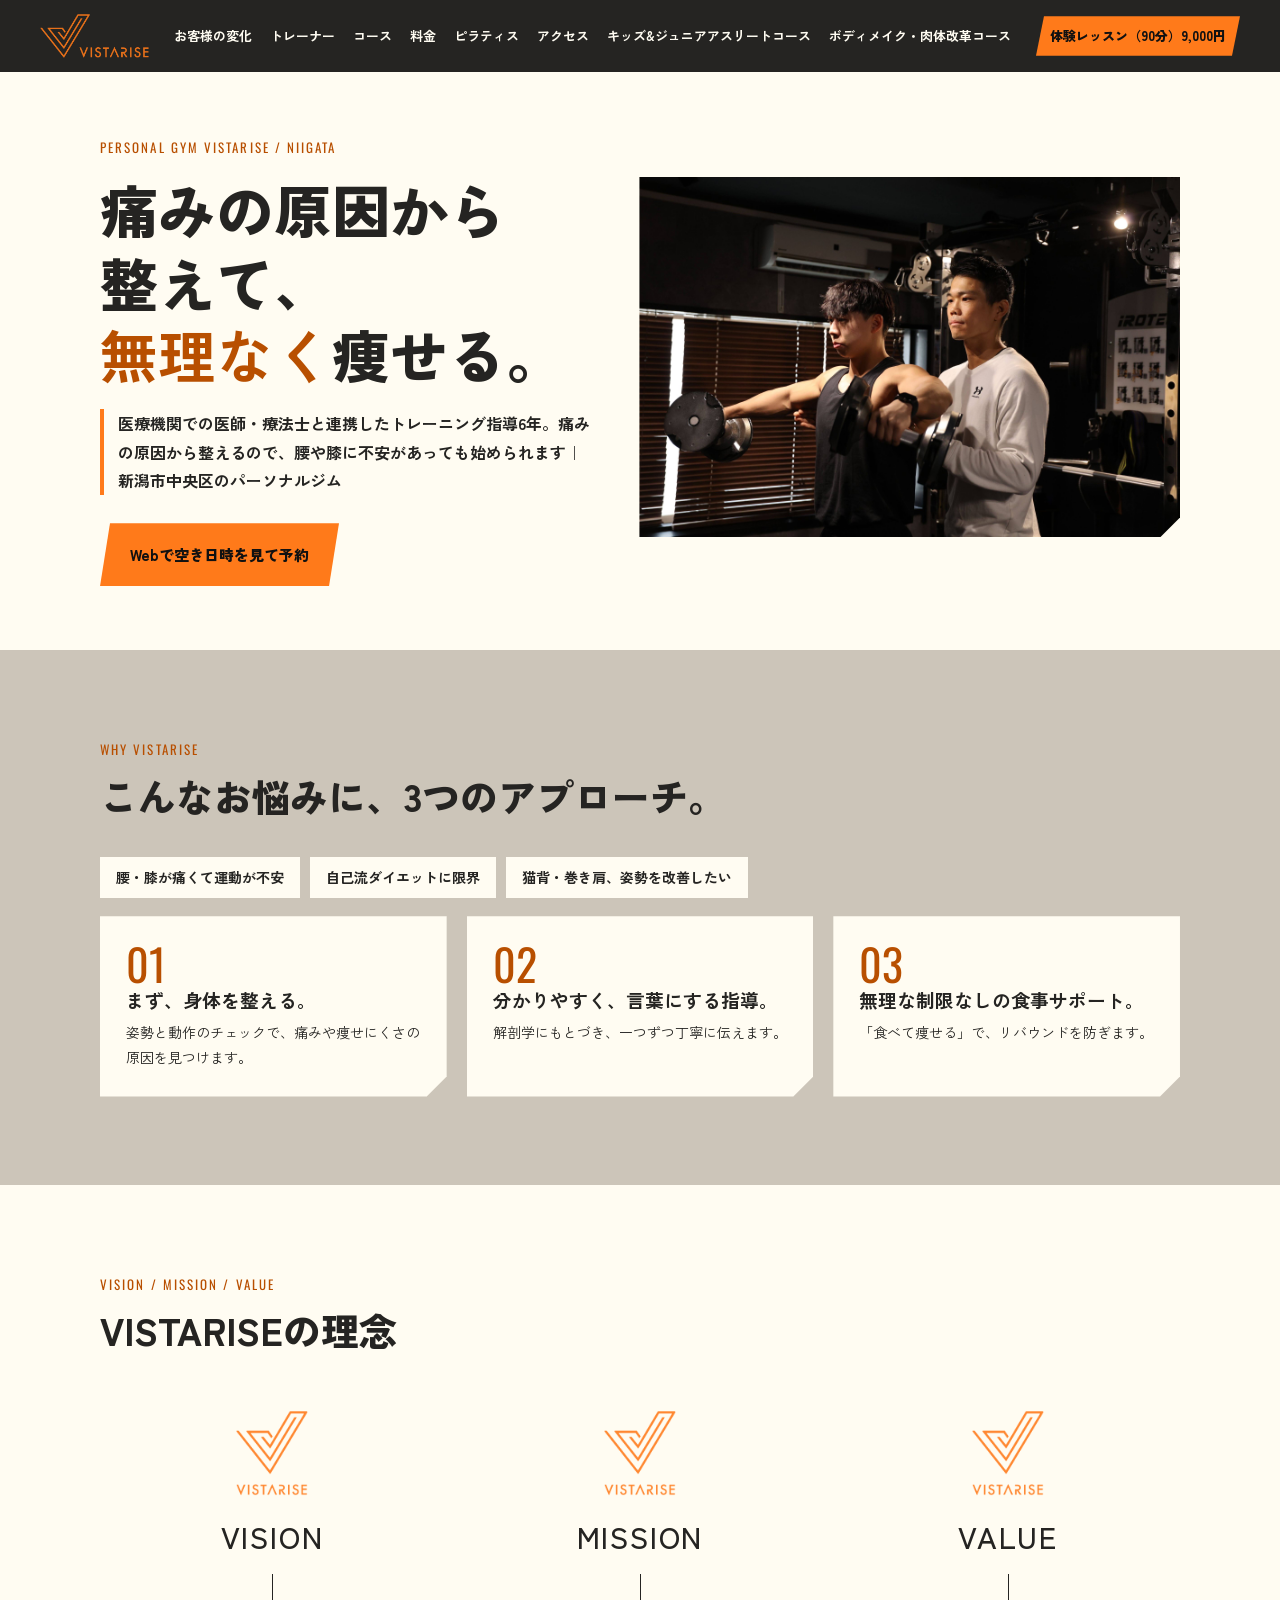
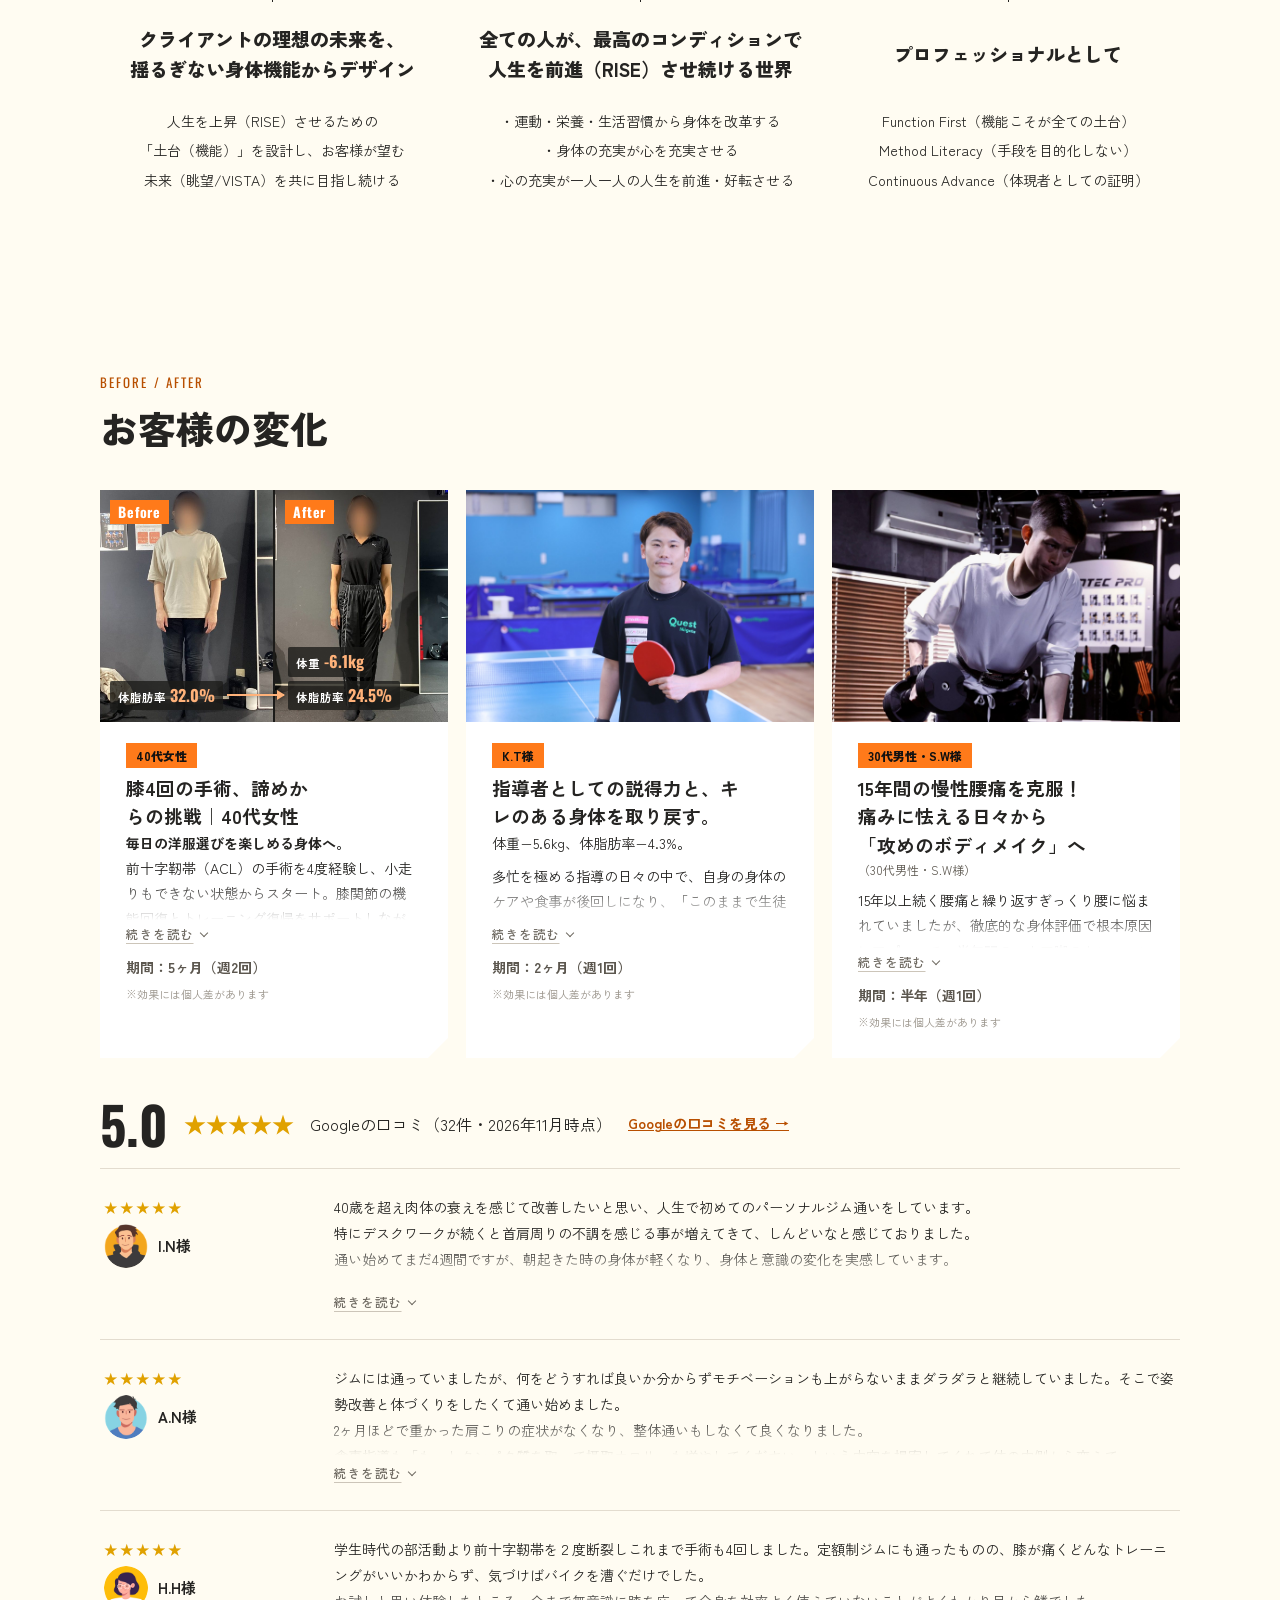
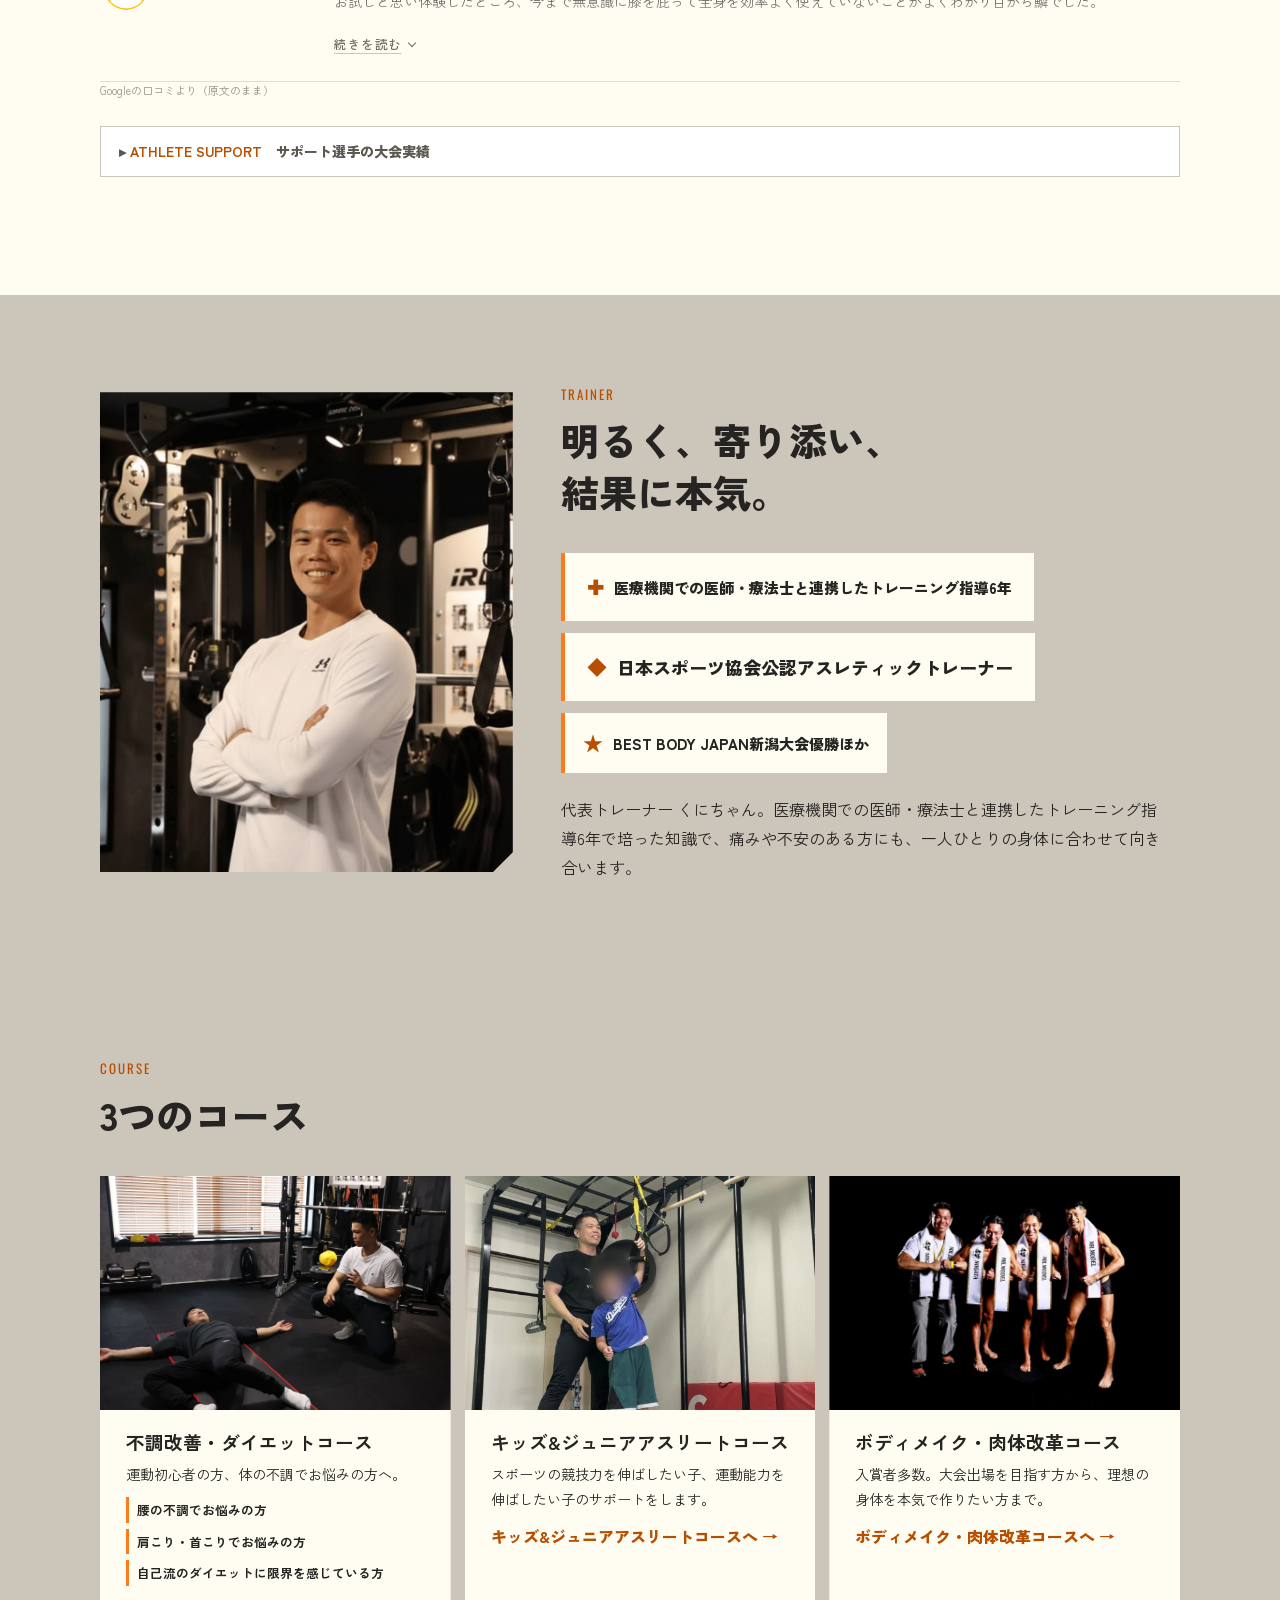
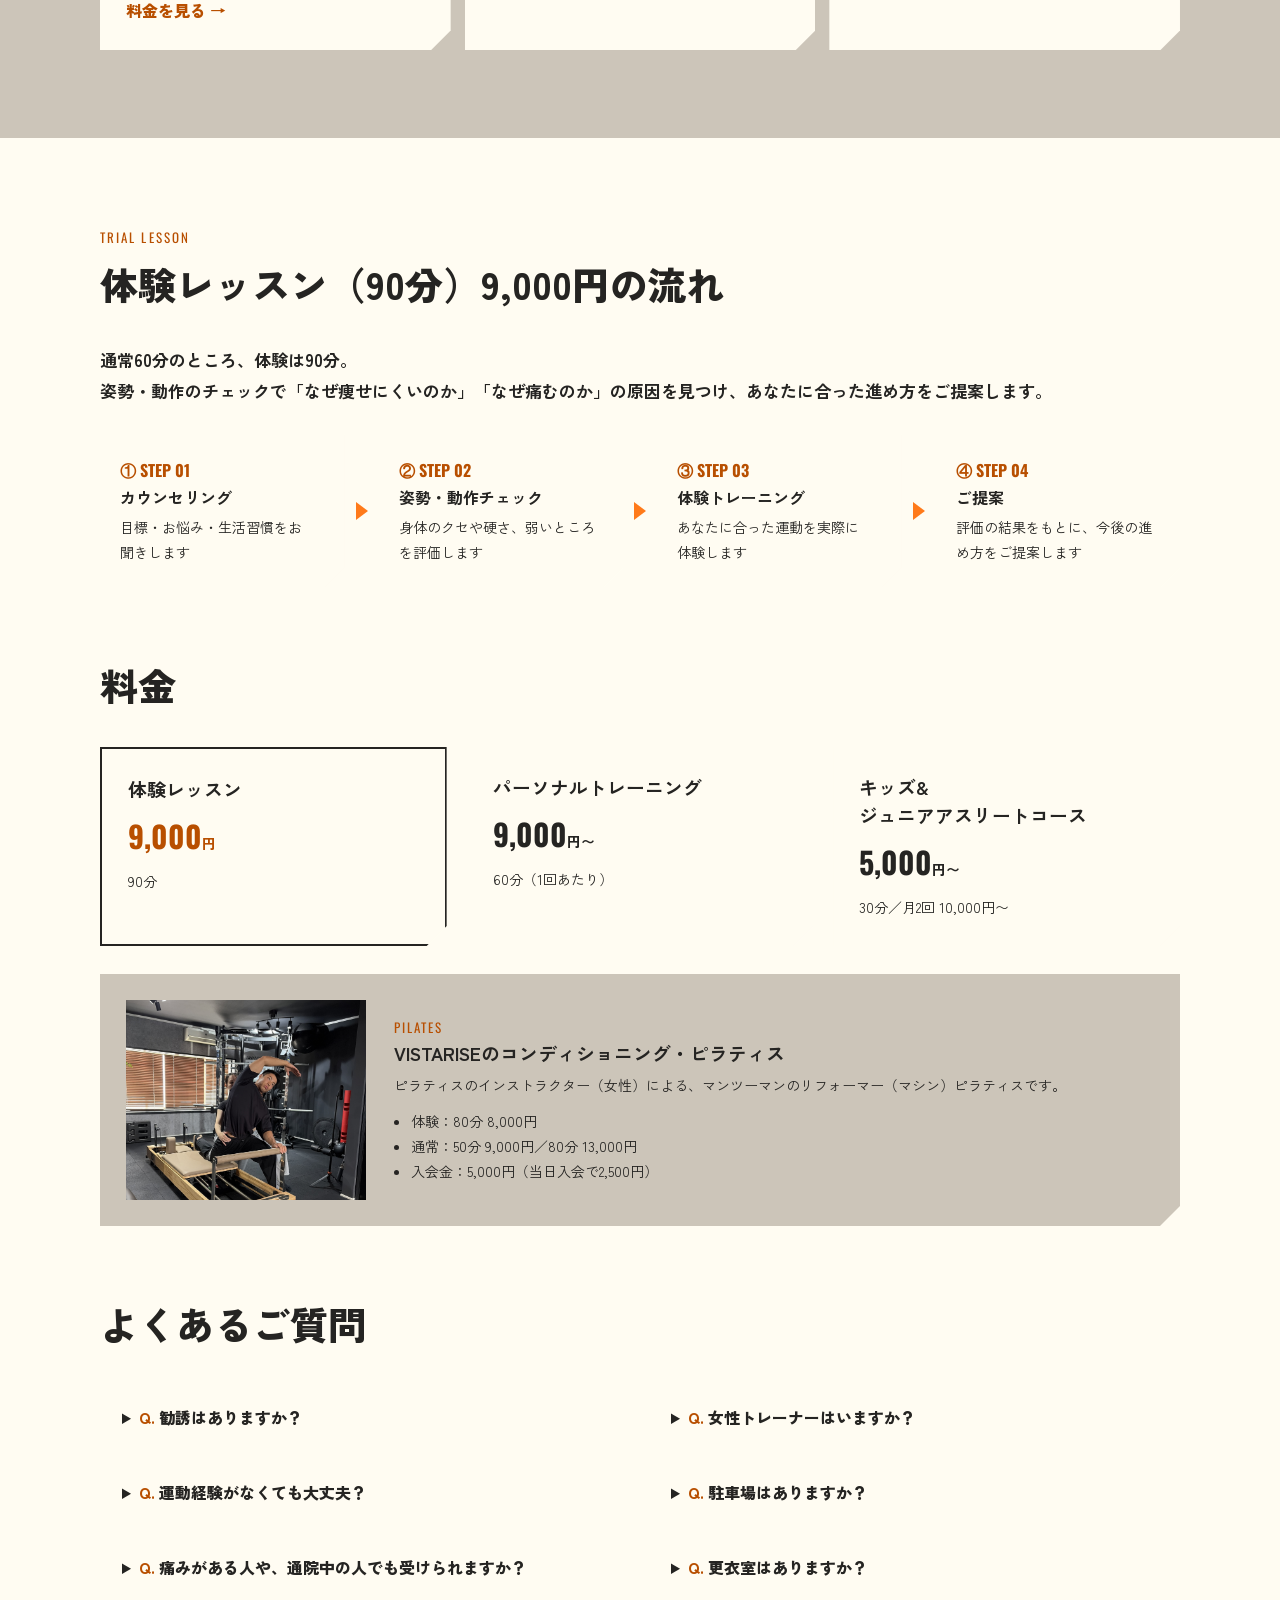
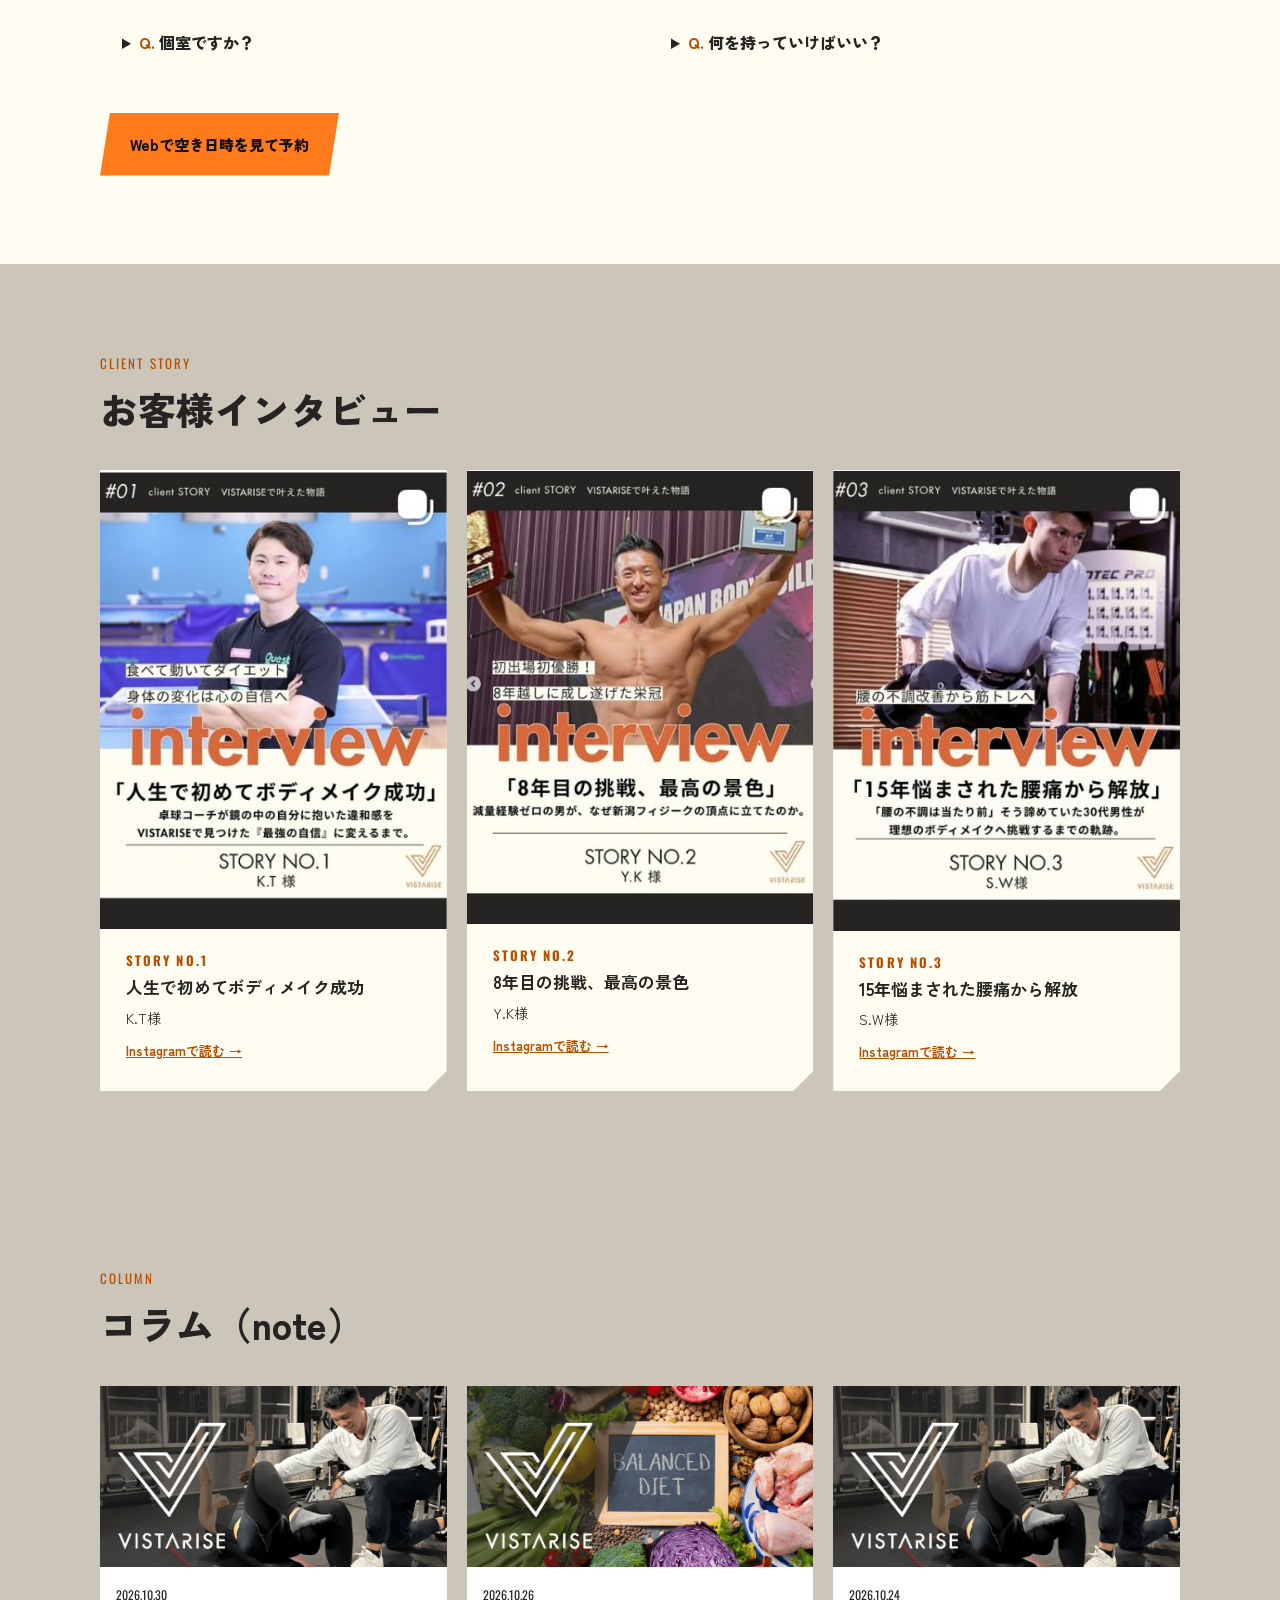
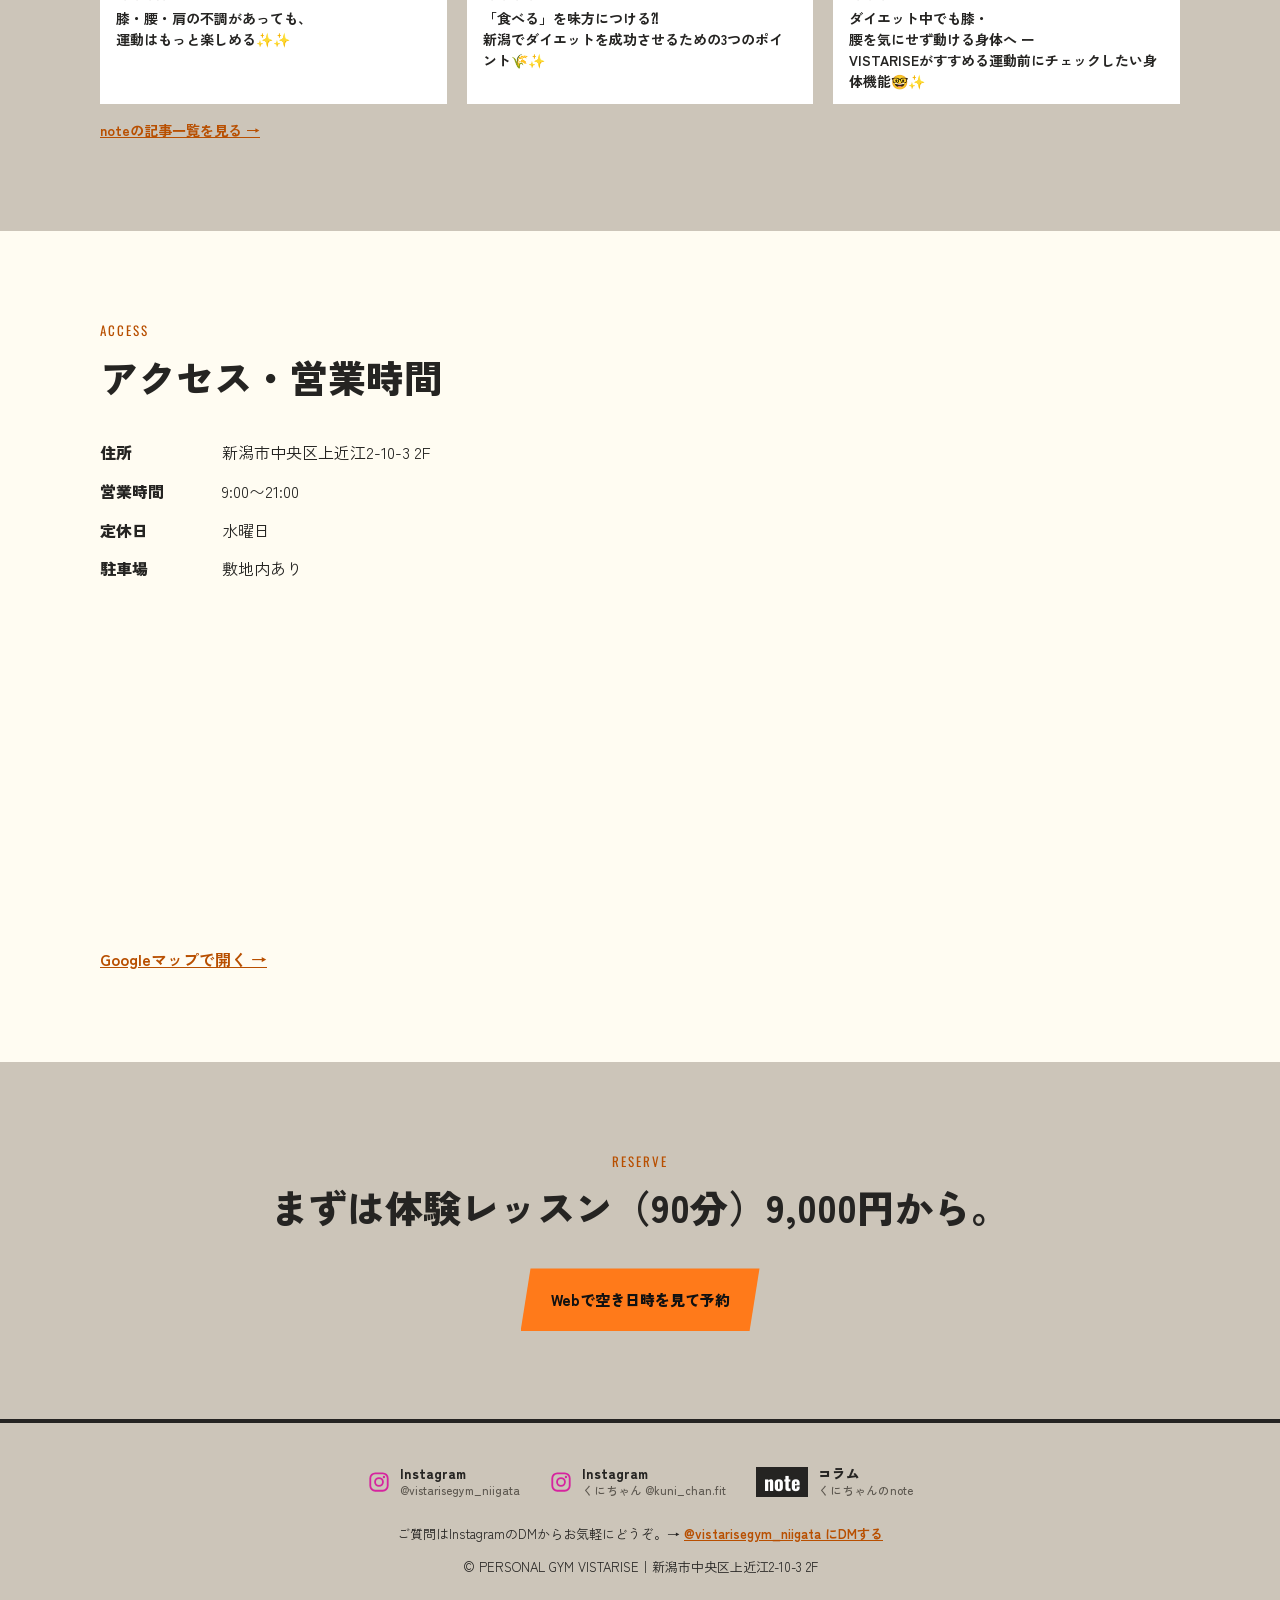
==== commit af43dbbb: "VISTARISE: 本番公開前の仕上げ（確認マークの読み込みを外す、OGP・ファビコン、テストページはnoindex、note画像のalt、1〜2文字や句読点だけの改行を防ぐ、Instagram埋め" ====
--- a/vistarise/index.html
+++ b/vistarise/index.html
@@ -1,5 +1,5 @@
-<!doctype html><html lang="ja"><head><meta charset="utf-8"><meta name="viewport" content="width=device-width,initial-scale=1"><title>新潟市のパーソナルジム VISTARISE｜不調改善・ダイエット</title><meta name="description" content="新潟市中央区のパーソナルジムVISTARISE。医療機関での医師・療法士と連携したトレーニング指導6年のトレーナーが、腰や膝の痛みの原因から整えるダイエット・不調改善。体験レッスン90分9,000円。">
-<link href="https://fonts.googleapis.com/css2?family=Zen+Kaku+Gothic+New:wght@500;700;900&family=Oswald:wght@500;700&display=swap" rel="stylesheet"><link rel="stylesheet" href="style.css?v=20261126d"></head><body>
+<!doctype html><html lang="ja"><head><meta charset="utf-8"><meta name="viewport" content="width=device-width,initial-scale=1"><title>新潟市のパーソナルジム VISTARISE｜不調改善・ダイエット</title><meta name="description" content="新潟市中央区のパーソナルジムVISTARISE。医療機関での医師・療法士と連携したトレーニング指導6年のトレーナーが、腰や膝の痛みの原因から整えるダイエット・不調改善。体験レッスン90分9,000円。"><meta name="robots" content="noindex,nofollow"><!-- テストページ用。本番（STUDIO）では入れない --><meta property="og:type" content="website"><meta property="og:site_name" content="VISTARISE"><meta property="og:title" content="新潟市のパーソナルジム VISTARISE｜不調改善・ダイエット"><meta property="og:description" content="新潟市中央区のパーソナルジムVISTARISE。医療機関での医師・療法士と連携したトレーニング指導6年のトレーナーが、腰や膝の痛みの原因から整えるダイエット・不調改善。体験レッスン90分9,000円。"><meta property="og:url" content="https://honbo-teruki.github.io/client-previews/vistarise/"><meta property="og:image" content="https://honbo-teruki.github.io/client-previews/vistarise/img/ogp.jpg"><meta property="og:image:width" content="1200"><meta property="og:image:height" content="630"><meta name="twitter:card" content="summary_large_image"><link rel="icon" href="img/favicon.ico" sizes="any"><link rel="icon" type="image/png" href="img/favicon-48.png"><link rel="apple-touch-icon" href="img/apple-touch-icon.png">
+<link href="https://fonts.googleapis.com/css2?family=Zen+Kaku+Gothic+New:wght@500;700;900&family=Oswald:wght@500;700&display=swap" rel="stylesheet"><link rel="stylesheet" href="style.css?v=20261126h"></head><body>
 <header><a href="index.html"><img src="img/logo-wide.png" alt="VISTARISE"></a><nav id="gnav" aria-label="メインメニュー"><a href="index.html#change">お客様の変化</a><a href="index.html#trainer">トレーナー</a><a href="index.html#course">コース</a><a href="index.html#price">料金</a><a href="index.html#pilates">ピラティス</a><a href="index.html#access">アクセス</a><a href="kids.html">キッズ&ジュニアアスリートコース</a><a href="bodymake.html">ボディメイク・肉体改革コース</a></nav><div class="hr"><a class="badge" href="index.html#trial">体験レッスン（90分）9,000円</a><button type="button" class="hb" aria-label="メニューを開く" aria-controls="gnav" aria-expanded="false"><i></i><i></i><i></i></button></div></header>
 <section style="padding:0"><div class="wrap hero"><div><div class="en">PERSONAL GYM VISTARISE / NIIGATA</div>
 <h1><span class="nw">痛みの原因から</span><span class="nw">整えて、</span><br><b>無理なく</b>痩せる。</h1>
@@ -9,7 +9,7 @@
 <div class="worry"><span>腰・膝が痛くて運動が不安</span><span>自己流ダイエットに限界</span><span>猫背・巻き肩、姿勢を改善したい</span></div>
 <div class="g3"><div class="card cut"><div class="n">01</div><h3>まず、身体を整える。</h3><p>姿勢と動作のチェックで、痛みや痩せにくさの原因を見つけます。</p></div><div class="card cut"><div class="n">02</div><h3>分かりやすく、<wbr>言葉にする指導。</h3><p>解剖学にもとづき、一つずつ丁寧に伝えます。</p></div><div class="card cut"><div class="n">03</div><h3>無理な制限なしの<wbr>食事サポート。</h3><p>「食べて痩せる」で、リバウンドを防ぎます。</p></div></div></div></section>
 <section id="vvm"><div class="wrap"><div class="en">VISION / MISSION / VALUE</div><h2>VISTARISEの理念</h2><div class="vvm3">
-<div class="vv"><img class="vv-logo" src="img/logo-square-orange.png?v=20261125" alt="VISTARISE" width="72" height="85"><div class="vv-en">VISION</div><span class="vv-line" aria-hidden="true"></span><h3>クライアントの理想の未来を、<wbr>揺るぎない身体機能からデザイン</h3><p><span class="nw">人生を上昇（RISE）させるための</span><wbr><span class="nw">「土台（機能）」を設計し、お客様が望む</span><wbr><span class="nw">未来（眺望/VISTA）を共に目指し続ける</span></p></div>
+<div class="vv"><img class="vv-logo" src="img/logo-square-orange.png?v=20261125" alt="VISTARISE" width="72" height="85"><div class="vv-en">VISION</div><span class="vv-line" aria-hidden="true"></span><h3>クライアントの理想の未来を、<wbr>揺るぎない<wbr>身体機能から<wbr>デザイン</h3><p><span class="nw">人生を上昇（RISE）させるための</span><wbr><span class="nw">「土台（機能）」を設計し、お客様が望む</span><wbr><span class="nw">未来（眺望/VISTA）を共に目指し続ける</span></p></div>
 <div class="vv"><img class="vv-logo" src="img/logo-square-orange.png?v=20261125" alt="VISTARISE" width="72" height="85"><div class="vv-en">MISSION</div><span class="vv-line" aria-hidden="true"></span><h3>全ての人が、最高のコンディションで<wbr>人生を前進（RISE）させ続ける世界</h3><ul class="dot"><li>運動・栄養・生活習慣から身体を改革する</li><li>身体の充実が心を充実させる</li><li>心の充実が一人一人の人生を前進・好転させる</li></ul></div>
 <div class="vv"><img class="vv-logo" src="img/logo-square-orange.png?v=20261125" alt="VISTARISE" width="72" height="85"><div class="vv-en">VALUE</div><span class="vv-line" aria-hidden="true"></span><h3>プロフェッショナルとして</h3><ul><li><span class="nw">Function First</span><wbr>（機能こそが全ての土台）</li><li><span class="nw">Method Literacy</span><wbr>（手段を目的化しない）</li><li><span class="nw">Continuous Advance</span><wbr>（体現者としての証明）</li></ul></div>
 </div></div></section>
@@ -18,29 +18,29 @@
 <div class="card cut" style="background:#fff"><div class="im"><img src="img/case-tk-tabletennis.jpg?v=20261125" alt="K.T様 卓球のコーチ" style="object-position:50% 30%"></div><span class="tag">K.T様</span><h3>指導者としての説得力と、キレのある身体を取り戻す。</h3><p>体重−5.6kg、体脂肪率−4.3%。</p><p>多忙を極める指導の日々の中で、自身の身体のケアや食事が後回しになり、「このままで生徒たちの心を動かせるのか」という葛藤を抱えてVISTARISEの門を叩いたK.T様。</p><p>長年の現場で染み付いた身体のクセや偏りを、徹底的なコンディショニングで調整。パフォーマンスの質を取り戻しました。<br>また、深刻な栄養不足を解消するため、多忙なスケジュールでも無理なく続けられる実践的な食事管理を導入。筋肉量を維持したまま、引き締まった理想のボディメイクに成功しました。</p><p>「コーチのようになりたい！」という周囲からの声の変化とともに、指導者に揺るぎない自信が宿りました。身体が変われば、発する言葉が変わり、相手の未来まで変えていく——理想の背中を体現し続けています。</p><p class="meta">期間：2ヶ月（週1回）</p><p class="note">※効果には個人差があります</p></div>
 <div class="card cut" style="background:#fff"><div class="im"><img src="img/case-sw-onehandrow.jpg" alt="S.W様 ワンハンドローイング" style="object-position:50% 20%"></div><span class="tag">30代男性・S.W様</span><h3><span class="nw">15年間の</span><span class="nw">慢性腰痛を克服！</span><br><span class="nw">痛みに怯える日々から</span><span class="nw">「攻めのボディメイク」へ</span></h3><p class="who">（30代男性・S.W様）</p><p>15年以上続く腰痛と繰り返すぎっくり腰に悩まれていましたが、徹底的な身体評価で根本原因にアプローチ。半年間の二人三脚のトレーニングを経て、「多忙でも腰が痛まない身体」を手に入れました。現在は痛みの不安から解放され、将来のための筋力アップに意欲的に取り組まれています。</p><p class="meta">期間：半年（週1回）</p><p class="note">※効果には個人差があります</p></div>
 </div>
-<div class="rv-area"><div class="star star-top"><b>5.0</b><em>★★★★★</em><span>Googleの口コミ（32件・2026年11月時点）</span><a href="https://www.google.com/maps?cid=12492940540374445411" target="_blank" rel="noopener">Googleの口コミを見る →</a></div><div class="g3 sc" id="reviews"><div class="card rv"><em>★★★★★</em><p>40歳を超え肉体の衰えを感じて改善したいと思い、人生で初めてのパーソナルジム通いをしています。<br>特にデスクワークが続くと首肩周りの不調を感じる事が増えてきて、しんどいなと感じておりました。<br>通い始めてまだ4週間ですが、朝起きた時の身体が軽くなり、身体と意識の変化を実感しています。</p><p>最初は丁寧なヒアリングから始まります。</p><p>生活習慣や現在の身体の状態を一緒に整理し、その内容をもとに食事や日々のトレーニング方法を、一人ひとりに合わせて提案してくれます。<br>何よりも、今の状態と合わせて未来の具体的な目標を設定してもらえるので、【現状】→【未来の自分】という理想のイメージを自分自身が明確に描く事ができます。<br>未来の自分を具体的にイメージできることで、日々のトレーニングへのモチベーションも自然と高まります。<br>「これがパーソナルトレーニングに通う価値の一つなのだ」と、通ってみたからこそ実感できます。</p><p>元々ヨガが好きでYouTubeを見ながら自宅でやっていました。<br>今まで何度もやっていたポーズなのに、しっかり指導してもらうとこんなにも特定部位への意識の違いや、効果の高さに本当に驚いています。<br>アスリートの方はもちろんですが、私のように日々の疲労感や身体の不調を根本から改善したいと考えている方には、ぜひ一度体験してみてほしいです。<br>迷っている方は、まずは体験レッスンに参加されてから検討してみてはいかがでしょうか。</p><b class="rv-who"><img class="rv-av" src="img/rv-av-1.png" alt="" width="44" height="44">I.N様</b></div><div class="card rv"><em>★★★★★</em><p>ジムには通っていましたが、何をどうすれば良いか分からずモチベーションも上がらないままダラダラと継続していました。そこで姿勢改善と体づくりをしたくて通い始めました。<br>2ヶ月ほどで重かった肩こりの症状がなくなり、整体通いもしなくて良くなりました。<br>食事指導も「もっとタンパク質を取って摂取カロリーも増やしてください」という内容を提案してくれて体の内側から変えてくれます。<br>トレーニングもパフォーマンスアップに必要なトレーニング多岐にわたり教えてくれます。<br>正しいフォームで低負荷のトレーニングを丁寧に行う癖がついてきました。今では高いモチベーションでのジム通いが習慣化しています。<br>くにちゃんの卓越した理論と励ましのおかげです。オススメのジムです。</p><b class="rv-who"><img class="rv-av" src="img/rv-av-2.png" alt="" width="44" height="44">A.N様</b></div><div class="card rv"><em>★★★★★</em><p>学生時代の部活動より前十字靭帯を２度断裂しこれまで手術も4回しました。定額制ジムにも通ったものの、膝が痛くどんなトレーニングがいいかわからず、気づけばバイクを漕ぐだけでした。<br>お試しと思い体験したところ、今まで無意識に膝を庇って全身を効率よく使えていないことがよくわかり目から鱗でした。</p><p>その日で入会しトレーニングを重ねることで、身体が動けることを実感しています。特に怪我をしてから、痛すぎて力の入らなかった膝でしたが、掴まりながらも片足立ちスクワットができた時には感動しました。まだ1ヶ月ほどですが、身体の動きが変わっていくことが楽しみでなりません。正直、VISTARISE 藤田さんに出会うまでは、自分の身体に諦めていました。勇気を出して伺うことができて本当によかったです。<br>これからもよろしくお願いします！</p><b class="rv-who"><img class="rv-av" src="img/rv-av-3.png" alt="" width="44" height="44">H.H様</b></div></div><p class="note">Googleの口コミより（原文のまま）</p>
-<div class="hid ath-mv"><details><summary>▸ <b>ATHLETE SUPPORT</b>　サポート選手の大会実績</summary><ul class="al" style="margin-top:10px"><li>MODEL JAPAN 新潟大会 2025 ミドルクラス グランプリ<br>MODEL JAPAN 首都圏大会 2025 ミドルクラス グランプリ<br>MODEL JAPAN 日本大会 2025 ミドルクラス TOP10<br>2026年BEST BODY JAPAN関東大会 モデルジャパン部門グランプリ<br>2026年 BEST BODY JAPAN新潟大会 モデルジャパン部門グランプリ(二連覇)<br>2026年 BEST BODY JAPAN神奈川・横浜大会 モデルジャパン部門グランプリ<br>2026年 BEST BODY JAPAN J1グランプリ モデルジャパン部門3位<span>吉田選手 <a href="https://www.instagram.com/taichi_fit213/" target="_blank">@taichi_fit213</a></span></li><li>2025 JBBF新潟選手権 初出場でクラス別優勝・オーバーオール優勝<br>2026 JBBF北陸甲信越 -172cm級 準優勝<br>2025 JBBFオールジャパン-172cm級出場<span>神田選手 <a href="https://www.instagram.com/u_no_workoutlife/" target="_blank">@u_no_workoutlife</a></span></li><li>2026 JBBF新潟・北陸甲信越 メンズフィジーク180cm超級 2日連続3位<span>中島選手 <a href="https://www.instagram.com/nakaji_s2k/" target="_blank">@nakaji_s2k</a></span></li><li>JBBF新潟選手権2025 men's physique -180cm 4位<br>JBBF新潟選手権2026 men's physique -180cm 3位<span>高橋選手 <a href="https://www.instagram.com/yuuki0624fitness/" target="_blank">@yuuki0624fitness</a></span></li><li>MODEL JAPAN 新潟大会 2025 マスターズクラス3位<br>MODEL JAPAN 新潟大会 2026 マスターズクラス3位<br>MODEL JAPAN 東北大会 2026 マスターズクラス3位<span>稲田選手 <a href="https://www.instagram.com/inakkoo/" target="_blank">@inakkoo</a></span></li><li>BEST BODY JAPAN 新潟大会 2024 マスターズクラス4位<br>BEST BODY JAPAN 福島大会 2024 マスターズクラス5位<br>MODEL JAPAN 東北大会 2025 マスターズクラス4位<br>MODEL JAPAN 新潟大会 2026 マスターズクラス優勝<span>藤井選手</span></li><li>BEST BODY JAPAN 新潟大会 2023 フレッシャーズクラス 優勝<br>JBBF新潟選手権2024 men's physique -168cm 優勝<br>JBBF ALL JAPAN2024 men's physique -168cm 出場<br>JBBF新潟選手権2025 men's physique -168cm 準優勝<br>JBBF新潟選手権2026 men's physique -168cm 準優勝<span>村井選手 <a href="https://www.instagram.com/murai0801/" target="_blank">@murai0801</a></span></li></ul><p style="margin-top:12px"><a href="bodymake.html" style="color:var(--gd);font-weight:700">詳しくはボディメイク・肉体改革コースへ →</a></p></details></div>
+<div class="rv-area"><div class="star star-top"><b>5.0</b><em>★★★★★</em><span>Googleの口コミ（32件・2026年11月時点）</span><a href="https://www.google.com/maps?cid=12492940540374445411" target="_blank" rel="noopener">Googleの口コミを<span class="nw">見る&nbsp;→</span></a></div><div class="g3 sc" id="reviews"><div class="card rv"><em>★★★★★</em><p>40歳を超え肉体の衰えを感じて改善したいと思い、人生で初めてのパーソナルジム通いをしています。<br>特にデスクワークが続くと首肩周りの不調を感じる事が増えてきて、しんどいなと感じておりました。<br>通い始めてまだ4週間ですが、朝起きた時の身体が軽くなり、身体と意識の変化を実感しています。</p><p>最初は丁寧なヒアリングから始まります。</p><p>生活習慣や現在の身体の状態を一緒に整理し、その内容をもとに食事や日々のトレーニング方法を、一人ひとりに合わせて提案してくれます。<br>何よりも、今の状態と合わせて未来の具体的な目標を設定してもらえるので、【現状】→【未来の自分】という理想のイメージを自分自身が明確に描く事ができます。<br>未来の自分を具体的にイメージできることで、日々のトレーニングへのモチベーションも自然と高まります。<br>「これがパーソナルトレーニングに通う価値の一つなのだ」と、通ってみたからこそ実感できます。</p><p>元々ヨガが好きでYouTubeを見ながら自宅でやっていました。<br>今まで何度もやっていたポーズなのに、しっかり指導してもらうとこんなにも特定部位への意識の違いや、効果の高さに本当に驚いています。<br>アスリートの方はもちろんですが、私のように日々の疲労感や身体の不調を根本から改善したいと考えている方には、ぜひ一度体験してみてほしいです。<br>迷っている方は、まずは体験レッスンに参加されてから検討してみてはいかがでしょうか。</p><b class="rv-who"><img class="rv-av" src="img/rv-av-1.png" alt="" width="44" height="44">I.N様</b></div><div class="card rv"><em>★★★★★</em><p>ジムには通っていましたが、何をどうすれば良いか分からずモチベーションも上がらないままダラダラと継続していました。そこで姿勢改善と体づくりをしたくて通い始めました。<br>2ヶ月ほどで重かった肩こりの症状がなくなり、整体通いもしなくて良くなりました。<br>食事指導も「もっとタンパク質を取って摂取カロリーも増やしてください」という内容を提案してくれて体の内側から変えてくれます。<br>トレーニングもパフォーマンスアップに必要なトレーニング多岐にわたり教えてくれます。<br>正しいフォームで低負荷のトレーニングを丁寧に行う癖がついてきました。今では高いモチベーションでのジム通いが習慣化しています。<br>くにちゃんの卓越した理論と励ましのおかげです。オススメのジムです。</p><b class="rv-who"><img class="rv-av" src="img/rv-av-2.png" alt="" width="44" height="44">A.N様</b></div><div class="card rv"><em>★★★★★</em><p>学生時代の部活動より前十字靭帯を２度断裂しこれまで手術も4回しました。定額制ジムにも通ったものの、膝が痛くどんなトレーニングがいいかわからず、気づけばバイクを漕ぐだけでした。<br>お試しと思い体験したところ、今まで無意識に膝を庇って全身を効率よく使えていないことがよくわかり目から鱗でした。</p><p>その日で入会しトレーニングを重ねることで、身体が動けることを実感しています。特に怪我をしてから、痛すぎて力の入らなかった膝でしたが、掴まりながらも片足立ちスクワットができた時には感動しました。まだ1ヶ月ほどですが、身体の動きが変わっていくことが楽しみでなりません。正直、VISTARISE 藤田さんに出会うまでは、自分の身体に諦めていました。勇気を出して伺うことができて本当によかったです。<br>これからもよろしくお願いします！</p><b class="rv-who"><img class="rv-av" src="img/rv-av-3.png" alt="" width="44" height="44">H.H様</b></div></div><p class="note">Googleの口コミより（原文のまま）</p>
+<div class="hid ath-mv"><details><summary>▸ <b>ATHLETE SUPPORT</b>　サポート選手の大会実績</summary><ul class="al" style="margin-top:10px"><li>MODEL JAPAN 新潟大会 2025 ミドルクラス グランプリ<br>MODEL JAPAN 首都圏大会 2025 ミドルクラス グランプリ<br>MODEL JAPAN 日本大会 2025 ミドルクラス TOP10<br>2026年BEST BODY JAPAN関東大会 モデルジャパン部門グランプリ<br>2026年 BEST BODY JAPAN新潟大会 モデルジャパン部門グランプリ(二連覇)<br>2026年 BEST BODY JAPAN神奈川・横浜大会 モデルジャパン部門グランプリ<br>2026年 BEST BODY JAPAN J1グランプリ モデルジャパン部門3位<span>吉田選手 <a href="https://www.instagram.com/taichi_fit213/" target="_blank">@taichi_fit213</a></span></li><li>2025 JBBF新潟選手権 初出場でクラス別優勝・オーバーオール優勝<br>2026 JBBF北陸甲信越 -172cm級 準優勝<br>2025 JBBFオールジャパン-172cm級出場<span>神田選手 <a href="https://www.instagram.com/u_no_workoutlife/" target="_blank">@u_no_workoutlife</a></span></li><li>2026 JBBF新潟・北陸甲信越 メンズフィジーク180cm超級 2日連続3位<span>中島選手 <a href="https://www.instagram.com/nakaji_s2k/" target="_blank">@nakaji_s2k</a></span></li><li>JBBF新潟選手権2025 men's physique -180cm 4位<br>JBBF新潟選手権2026 men's physique -180cm 3位<span>高橋選手 <a href="https://www.instagram.com/yuuki0624fitness/" target="_blank">@yuuki0624fitness</a></span></li><li>MODEL JAPAN 新潟大会 2025 マスターズクラス3位<br>MODEL JAPAN 新潟大会 2026 マスターズクラス3位<br>MODEL JAPAN 東北大会 2026 マスターズクラス3位<span>稲田選手 <a href="https://www.instagram.com/inakkoo/" target="_blank">@inakkoo</a></span></li><li>BEST BODY JAPAN 新潟大会 2024 マスターズクラス4位<br>BEST BODY JAPAN 福島大会 2024 マスターズクラス5位<br>MODEL JAPAN 東北大会 2025 マスターズクラス4位<br>MODEL JAPAN 新潟大会 2026 マスターズクラス優勝<span>藤井選手</span></li><li>BEST BODY JAPAN 新潟大会 2023 フレッシャーズクラス 優勝<br>JBBF新潟選手権2024 men's physique -168cm 優勝<br>JBBF ALL JAPAN2024 men's physique -168cm 出場<br>JBBF新潟選手権2025 men's physique -168cm 準優勝<br>JBBF新潟選手権2026 men's physique -168cm 準優勝<span>村井選手 <a href="https://www.instagram.com/murai0801/" target="_blank">@murai0801</a></span></li></ul><p style="margin-top:12px"><a href="bodymake.html" style="color:var(--gd);font-weight:700">詳しくはボディメイク・肉体改革コー<span class="nw">スへ&nbsp;→</span></a></p></details></div>
 </div></div></section>
 <section class="dk" id="trainer"><div class="wrap tr"><div class="ph cut"><img src="img/trainer-kuni-portrait.jpg" alt="トレーナー くにちゃん" style="object-position:50% 30%"></div><div><div class="en">TRAINER</div><h2>明るく、寄り添い、<br>結果に本気。</h2>
-<div class="bdg"><span class="big long"><i>✚</i>医療機関での医師・療法士と連携したトレーニング指導6年</span><span class="big"><i>◆</i>日本スポーツ協会公認アスレティックトレーナー</span><span><i>★</i>BEST BODY JAPAN新潟大会優勝ほか</span></div>
-<p>代表トレーナー くにちゃん。医療機関での医師・療法士と連携したトレーニング指導6年で培った知識で、痛みや不安のある方にも、<span class="nw">一人ひとりの身体に合わせて向き合います。</span></p></div></div></section>
+<div class="bdg"><span class="big long"><i>✚</i>医療機関での医師・療法士と連携したトレーニング指導6年</span><span class="big"><i>◆</i>日本スポーツ協会公認<wbr>アスレティックトレーナー</span><span><i>★</i>BEST BODY JAPAN新潟大会優勝ほか</span></div>
+<p>代表トレーナー くにちゃん。医療機関での医師・療法士と連携したトレーニング指導6年で培った知識で、痛みや不安のある方にも、一人ひとりの身体に合わせて向き合います。</p></div></div></section>
 <section class="st" id="course"><div class="wrap"><div class="en">COURSE</div><h2>3つのコース</h2><div class="g3 course">
-<a class="card cut" href="#price"><div class="im"><img src="img/course-condition-stretch.jpg" alt="ストレッチ指導"></div><h3>不調改善・ダイエットコース</h3><p>運動初心者の方、体の不調でお悩みの方へ。</p><ul class="eg"><li>腰の不調でお悩みの方</li><li>肩こり・首こりでお悩みの方</li><li>自己流のダイエットに限界を感じている方</li></ul><span class="go">料金を見る →</span></a>
-<a class="card cut" href="kids.html"><div class="im"><img src="img/kids-rings-trainer-blur.jpg" alt="キッズ トレーナーの補助でぶら下がるトレーニング" style="object-position:50% 45%"></div><h3>キッズ&ジュニアアスリートコース</h3><p>スポーツの競技力を伸ばしたい子、運動能力を伸ばしたい子のサポートをします。</p><span class="go">キッズ&ジュニアアスリートコースへ →</span></a>
-<a class="card cut" href="bodymake.html"><div class="im"><img src="img/course-bodymake-team-wide.jpg" alt="ボディメイク MR.MODEL NIIGATA" style="object-position:50% 50%"></div><h3>ボディメイク・肉体改革コース</h3><p>入賞者多数。大会出場を目指す方から、理想の身体を本気で作りたい方まで。</p><span class="go">ボディメイク・肉体改革コースへ →</span></a></div></div></section>
+<a class="card cut" href="#price"><div class="im"><img src="img/course-condition-stretch.jpg" alt="ストレッチ指導"></div><h3>不調改善・ダイエットコース</h3><p>運動初心者の方、体の不調でお悩みの方へ。</p><ul class="eg"><li>腰の不調でお悩みの方</li><li>肩こり・首こりでお悩みの方</li><li>自己流のダイエットに限界を感じている方</li></ul><span class="go">料金を<span class="nw">見る&nbsp;→</span></span></a>
+<a class="card cut" href="kids.html"><div class="im"><img src="img/kids-rings-trainer-blur.jpg" alt="キッズ トレーナーの補助でぶら下がるトレーニング" style="object-position:50% 45%"></div><h3>キッズ&ジュニアアスリートコース</h3><p>スポーツの競技力を伸ばしたい子、運動能力を伸ばしたい子のサポートをします。</p><span class="go">キッズ&ジュニアアスリートコー<span class="nw">スへ&nbsp;→</span></span></a>
+<a class="card cut" href="bodymake.html"><div class="im"><img src="img/course-bodymake-team-wide.jpg" alt="ボディメイク MR.MODEL NIIGATA" style="object-position:50% 50%"></div><h3>ボディメイク・肉体改革コース</h3><p>入賞者多数。大会出場を目指す方から、理想の身体を本気で作りたい<span class="nw">方まで。</span></p><span class="go">ボディメイク・肉体改革コー<span class="nw">スへ&nbsp;→</span></span></a></div></div></section>
 <section id="trial"><div class="wrap"><div class="en">TRIAL LESSON</div><h2>体験レッスン（90分）<wbr>9,000円の流れ</h2>
 <p class="lead">通常60分のところ、体験は90分。<br>姿勢・動作のチェックで「なぜ痩せにくいのか」「なぜ痛むのか」の原因を見つけ、あなたに合った進め方をご提案します。</p>
 <div class="g4 flow"><div class="card cut st"><b>① STEP 01</b><h3>カウンセリング</h3><p>目標・お悩み・生活習慣をお聞きします</p></div><span class="fa" aria-hidden="true"></span><div class="card cut st"><b>② STEP 02</b><h3>姿勢・動作チェック</h3><p>身体のクセや硬さ、弱いところを評価します</p></div><span class="fa" aria-hidden="true"></span><div class="card cut st"><b>③ STEP 03</b><h3>体験トレーニング</h3><p>あなたに合った運動を実際に体験します</p></div><span class="fa" aria-hidden="true"></span><div class="card cut st"><b>④ STEP 04</b><h3>ご提案</h3><p>評価の結果をもとに、今後の進め方をご提案します</p></div></div>
 <h2 id="price" style="margin-top:72px">料金</h2><div class="g3 sc"><div class="card cut hot"><h3>体験レッスン</h3><div class="price">9,000<small>円</small></div><p>90分</p></div><div class="card cut st"><h3>パーソナルトレーニング</h3><div class="price">9,000<small>円〜</small></div><p>60分（1回あたり）</p></div><div class="card cut st"><h3>キッズ&ジュニアアスリートコース</h3><div class="price">5,000<small>円〜</small></div><p>30分／月2回 10,000円〜</p></div></div>
 <div id="pilates" class="card cut pl" style="background:var(--st);margin-top:28px"><div style="height:200px"><img src="img/pilates-studio.jpg?v=20261126" alt="ピラティススタジオ" style="object-position:50% 30%"></div><div><div class="en">PILATES</div><h3>VISTARISEのコンディショニング・ピラティス</h3><p>ピラティスのインストラクター（女性）による、マンツーマンのリフォーマー（マシン）ピラティスです。</p><ul><li>体験：80分 8,000円</li><li>通常：50分 9,000円／80分 13,000円</li><li>入会金：5,000円（当日入会で2,500円）</li></ul></div></div>
-<h2 style="margin-top:72px">よくあるご質問</h2><div class="faq g2"><div><details><summary>勧誘はありますか？</summary><p>しつこい勧誘は一切ありません。体験レッスンの最後に、お身体の評価結果をもとに今後の進め方をご提案しますが、その場で決めていただく必要はありません。ご自宅でゆっくり検討してから、ご連絡いただければ大丈夫です。</p></details><details><summary>運動経験がなくても大丈夫？</summary><p>まったく問題ありません。通っている方の多くが、運動初心者や久しぶりに運動を始める方です。最初に姿勢や身体の動きをチェックし、今の体力やお身体の状態に合わせたメニューから始めるので、無理なく続けられます。</p></details><details><summary>痛みがある人や、通院中の人でも受けられますか？</summary><p>はい、受けていただけます。トレーナーは医療機関での医師・療法士と連携したトレーニング指導6年の中で、痛みや不調を抱える方の身体と向き合ってきました。体験レッスンでは、まず痛みの出る動きや原因をていねいに確認し、お身体に負担のかからない内容から始めます。<br>なお、通院中の方や手術後の方は、主治医の先生に運動をしてよいかご確認のうえでお越しください。症状によっては、医療機関の受診をおすすめする場合もあります。</p></details><details><summary>個室ですか？</summary><p>はい、完全個室です。他の利用者の目を気にすることなく、マンツーマンでトレーニングに集中していただけます。「ジムの雰囲気が苦手」「人前で運動するのは恥ずかしい」という方も安心してお越しください。</p></details></div><div><details><summary>女性トレーナーはいますか？</summary><p>パーソナルトレーニングは男性トレーナー（代表）が担当しております。ピラティスは女性インストラクターが担当しておりますので、女性の指導を希望される方はピラティスもご検討ください。完全個室で、ご不安な点は事前にInstagramのDMからご相談いただけます。</p></details><details><summary>駐車場はありますか？</summary><p>ジムの敷地内に無料駐車場がございます。お車でもお気軽にお越しください。</p></details><details><summary>更衣室はありますか？</summary><p>はい、更衣室がございます。お仕事帰りや学校帰りでも、着替えてからトレーニングを始めていただけます。</p></details><details><summary>何を持っていけばいい？</summary><p>動きやすい服装、室内用の運動靴、飲み物、タオルをお持ちください。更衣室もございますので、お仕事帰りなどにお着替えいただくことも可能です。</p></details></div></div>
+<h2 style="margin-top:72px">よくあるご質問</h2><div class="faq g2"><div><details><summary>勧誘はありますか？</summary><p>しつこい勧誘は一切ありません。体験レッスンの最後に、お身体の評価結果をもとに今後の進め方をご提案しますが、その場で決めていただく必要はありません。ご自宅でゆっくり検討してから、ご連絡いただければ大丈夫です。</p></details><details><summary>運動経験がなくても大丈夫？</summary><p>まったく問題ありません。通っている方の多くが、運動初心者や久しぶりに運動を始める方です。最初に姿勢や身体の動きをチェックし、今の体力やお身体の状態に合わせたメニューから始めるので、無理なく続けられます。</p></details><details><summary>痛みがある人や、通院中の人でも受けられますか？</summary><p>はい、受けていただけます。トレーナーは医療機関での医師・療法士と連携したトレーニング指導6年の中で、痛みや不調を抱える方の身体と向き合ってきました。体験レッスンでは、まず痛みの出る動きや原因をていねいに確認し、お身体に負担のかからない内容から始めます。<br>なお、通院中の方や手術後の方は、主治医の先生に運動をしてよいかご確認のうえでお越しください。症状によっては、医療機関の受診をおすすめする場合もあります。</p></details><details><summary>個室ですか？</summary><p>はい、完全個室です。他の利用者の目を気にすることなく、マンツーマンでトレーニングに集中していただけます。「ジムの雰囲気が苦手」「人前で運動するのは恥ずかしい」という方も安心してお越しください。</p></details></div><div><details><summary>女性トレーナーはいますか？</summary><p>パーソナルトレーニングは男性トレーナー（代表）が担当しております。ピラティスは女性インストラクターが担当しておりますので、女性の指導を希望される方はピラティスもご検討ください。完全個室で、ご不安な点は事前にInstagramのDMからご相談いただけます。</p></details><details><summary>駐車場はありますか？</summary><p>ジムの敷地内に無料駐車場がございます。お車でもお気軽にお越しください。</p></details><details><summary>更衣室はありますか？</summary><p>はい、更衣室がございます。お仕事帰りや学校帰りでも、着替えてからトレーニングを始めて<span class="nw">いただけます。</span></p></details><details><summary>何を持っていけばいい？</summary><p>動きやすい服装、室内用の運動靴、飲み物、タオルをお持ちください。更衣室もございますので、お仕事帰りなどにお着替えいただくことも<span class="nw">可能です。</span></p></details></div></div>
 <div class="btns"><a class="btn" href="https://calendar.google.com/calendar/u/0/appointments/schedules/AcZssZ2UZTPZ3keaYcjivlSsKAIZawz6atsAWFllS9h6P6SBkstXFeXnDx65rXiY0Zh1uTFeupHoDL39" target="_blank" rel="noopener">Webで空き日時を見て予約</a></div></div></section>
 <section class="st"><div class="wrap"><div class="en">CLIENT STORY</div><h2>お客様インタビュー</h2><div class="g3 sc story">
-<div class="card cut"><div class="im ig"><blockquote class="instagram-media" data-instgrm-permalink="https://www.instagram.com/p/DWTsiPekf0q/" data-instgrm-version="14"><a href="https://www.instagram.com/p/DWTsiPekf0q/" target="_blank" rel="noopener"><img src="img/s1.jpg" alt="STORY NO.1 K.T様 インタビュー"></a></blockquote></div><b class="en">STORY NO.1</b><h3>人生で初めてボディメイク成功</h3><p>K.T様</p><a class="go" href="https://www.instagram.com/p/DWTsiPekf0q/" target="_blank" rel="noopener">Instagramで読む →</a></div>
-<div class="card cut"><div class="im ig"><blockquote class="instagram-media" data-instgrm-permalink="https://www.instagram.com/p/DWVzXV2ETeR/" data-instgrm-version="14"><a href="https://www.instagram.com/p/DWVzXV2ETeR/" target="_blank" rel="noopener"><img src="img/s2.jpg" alt="STORY NO.2 Y.K様 インタビュー"></a></blockquote></div><b class="en">STORY NO.2</b><h3>8年目の挑戦、最高の景色</h3><p>Y.K様</p><a class="go" href="https://www.instagram.com/p/DWVzXV2ETeR/" target="_blank" rel="noopener">Instagramで読む →</a></div>
-<div class="card cut"><div class="im ig"><blockquote class="instagram-media" data-instgrm-permalink="https://www.instagram.com/p/DXO05CHkVWK/" data-instgrm-version="14"><a href="https://www.instagram.com/p/DXO05CHkVWK/" target="_blank" rel="noopener"><img src="img/s3.jpg" alt="STORY NO.3 S.W様 インタビュー"></a></blockquote></div><b class="en">STORY NO.3</b><h3>15年悩まされた腰痛から解放</h3><p>S.W様</p><a class="go" href="https://www.instagram.com/p/DXO05CHkVWK/" target="_blank" rel="noopener">Instagramで読む →</a></div></div></div></section>
-<section class="st"><div class="wrap"><div class="en">COLUMN</div><h2>コラム（note）</h2><div class="g3 sc note-s"><a href="https://note.com/kuni_chanfit1125/n/ne103672a612d" target="_blank"><img src="img/note1.png"><div><time>2026.10.30</time><h3>膝・腰・肩の不調があっても、運動はもっと楽しめる✨✨</h3></div></a><a href="https://note.com/kuni_chanfit1125/n/nbc5e97015b2b" target="_blank"><img src="img/note2.png"><div><time>2026.10.26</time><h3>「食べる」を味方につける⁈新潟でダイエットを成功させるための3つのポイント🌾✨</h3></div></a><a href="https://note.com/kuni_chanfit1125/n/n28cbedc9c264" target="_blank"><img src="img/note3.png"><div><time>2026.10.24</time><h3>ダイエット中でも膝・腰を気にせず動ける身体へ ー VISTARISEがすすめる運動前にチェックしたい身体機能🤓✨</h3></div></a></div><p class="more"><a href="https://note.com/kuni_chanfit1125" target="_blank" rel="noopener">noteの記事一覧を見る →</a></p></div></section>
-<section id="access"><div class="wrap"><div class="en">ACCESS</div><h2>アクセス・営業時間</h2><dl><dt>住所</dt><dd>新潟市中央区上近江2-10-3 2F</dd><dt>営業時間</dt><dd>9:00〜21:00</dd><dt>定休日</dt><dd>水曜日</dd><dt>駐車場</dt><dd>敷地内あり</dd></dl><iframe loading="lazy" referrerpolicy="no-referrer-when-downgrade" allowfullscreen src="https://www.google.com/maps/embed?pb=!1m18!1m12!1m3!1d1492.9854305155588!2d139.03638005948875!3d37.89923570196474!2m3!1f0!2f0!3f0!3m2!1i1024!2i768!4f13.1!3m3!1m2!1s0x5ff4c96afd314eab%3A0xad5fd73b25186d63!2z44OR44O844K944OK44Or44K444OgIFZJU1RBUklTRe-8iOODk-OCueOCv-ODqeOCpOOCuu-8ieWLleS9nOaUueWWhOODu-ODnOODh-OCo-ODoeOCpOOCrw!5e0!3m2!1sja!2sjp!4v1793496331278!5m2!1sja!2sjp"></iframe><p style="margin-top:10px"><a href="https://maps.app.goo.gl/F1NhX1iqSLMzSttx8" target="_blank" rel="noopener" style="color:var(--gd);font-weight:700">Googleマップで開く →</a></p></div></section>
+<div class="card cut"><div class="im ig"><blockquote class="instagram-media" data-instgrm-permalink="https://www.instagram.com/p/DWTsiPekf0q/" data-instgrm-version="14"><a href="https://www.instagram.com/p/DWTsiPekf0q/" target="_blank" rel="noopener"><img src="img/s1.jpg" alt="STORY NO.1 K.T様 インタビュー"></a></blockquote></div><b class="en">STORY NO.1</b><h3>人生で初めて<span class="ph">ボディメイク成功</span></h3><p>K.T様</p><a class="go" href="https://www.instagram.com/p/DWTsiPekf0q/" target="_blank" rel="noopener">Instagramで<span class="nw">読む&nbsp;→</span></a></div>
+<div class="card cut"><div class="im ig"><blockquote class="instagram-media" data-instgrm-permalink="https://www.instagram.com/p/DWVzXV2ETeR/" data-instgrm-version="14"><a href="https://www.instagram.com/p/DWVzXV2ETeR/" target="_blank" rel="noopener"><img src="img/s2.jpg" alt="STORY NO.2 Y.K様 インタビュー"></a></blockquote></div><b class="en">STORY NO.2</b><h3>8年目の挑戦、最高の景色</h3><p>Y.K様</p><a class="go" href="https://www.instagram.com/p/DWVzXV2ETeR/" target="_blank" rel="noopener">Instagramで<span class="nw">読む&nbsp;→</span></a></div>
+<div class="card cut"><div class="im ig"><blockquote class="instagram-media" data-instgrm-permalink="https://www.instagram.com/p/DXO05CHkVWK/" data-instgrm-version="14"><a href="https://www.instagram.com/p/DXO05CHkVWK/" target="_blank" rel="noopener"><img src="img/s3.jpg" alt="STORY NO.3 S.W様 インタビュー"></a></blockquote></div><b class="en">STORY NO.3</b><h3>15年悩まされた腰痛から解放</h3><p>S.W様</p><a class="go" href="https://www.instagram.com/p/DXO05CHkVWK/" target="_blank" rel="noopener">Instagramで<span class="nw">読む&nbsp;→</span></a></div></div></div></section>
+<section class="st"><div class="wrap"><div class="en">COLUMN</div><h2>コラム（note）</h2><div class="g3 sc note-s"><a href="https://note.com/kuni_chanfit1125/n/ne103672a612d" target="_blank"><img src="img/note1.png" alt=""><div><time>2026.10.30</time><h3>膝・腰・肩の不調があっても、運動はもっと楽しめる✨✨</h3></div></a><a href="https://note.com/kuni_chanfit1125/n/nbc5e97015b2b" target="_blank"><img src="img/note2.png" alt=""><div><time>2026.10.26</time><h3>「食べる」を味方につける⁈新潟でダイエットを成功させるための3つのポイント🌾✨</h3></div></a><a href="https://note.com/kuni_chanfit1125/n/n28cbedc9c264" target="_blank"><img src="img/note3.png" alt=""><div><time>2026.10.24</time><h3>ダイエット中でも膝・腰を気にせず動ける身体へ&nbsp;ー VISTARISEがすすめる運動前にチェックしたい身体機能🤓✨</h3></div></a></div><p class="more"><a href="https://note.com/kuni_chanfit1125" target="_blank" rel="noopener">noteの記事一覧を<span class="nw">見る&nbsp;→</span></a></p></div></section>
+<section id="access"><div class="wrap"><div class="en">ACCESS</div><h2>アクセス・営業時間</h2><dl><dt>住所</dt><dd>新潟市中央区上近江2-10-3 2F</dd><dt>営業時間</dt><dd>9:00〜21:00</dd><dt>定休日</dt><dd>水曜日</dd><dt>駐車場</dt><dd>敷地内あり</dd></dl><iframe loading="lazy" referrerpolicy="no-referrer-when-downgrade" allowfullscreen src="https://www.google.com/maps/embed?pb=!1m18!1m12!1m3!1d1492.9854305155588!2d139.03638005948875!3d37.89923570196474!2m3!1f0!2f0!3f0!3m2!1i1024!2i768!4f13.1!3m3!1m2!1s0x5ff4c96afd314eab%3A0xad5fd73b25186d63!2z44OR44O844K944OK44Or44K444OgIFZJU1RBUklTRe-8iOODk-OCueOCv-ODqeOCpOOCuu-8ieWLleS9nOaUueWWhOODu-ODnOODh-OCo-ODoeOCpOOCrw!5e0!3m2!1sja!2sjp!4v1793496331278!5m2!1sja!2sjp"></iframe><p style="margin-top:10px"><a href="https://maps.app.goo.gl/F1NhX1iqSLMzSttx8" target="_blank" rel="noopener" style="color:var(--gd);font-weight:700">Googleマップで<span class="nw">開く&nbsp;→</span></a></p></div></section>
 <section class="dk cta"><div class="wrap"><div class="en">RESERVE</div><h2>まずは体験レッスン（90分）<wbr>9,000円から。</h2><div class="btns"><a class="btn" href="https://calendar.google.com/calendar/u/0/appointments/schedules/AcZssZ2UZTPZ3keaYcjivlSsKAIZawz6atsAWFllS9h6P6SBkstXFeXnDx65rXiY0Zh1uTFeupHoDL39" target="_blank" rel="noopener">Webで空き日時を見て予約</a></div></div></section>
 <footer><div class="fsns"><a class="fig" href="https://www.instagram.com/vistarisegym_niigata/" target="_blank" rel="noopener"><svg class="igi" viewBox="0 0 24 24" width="22" height="22" aria-hidden="true"><rect x="2.5" y="2.5" width="19" height="19" rx="5.5" fill="none" stroke="currentColor" stroke-width="2"/><circle cx="12" cy="12" r="4.3" fill="none" stroke="currentColor" stroke-width="2"/><circle cx="17.4" cy="6.6" r="1.3" fill="currentColor"/></svg><span>Instagram<small>@vistarisegym_niigata</small></span></a><a class="fig" href="https://www.instagram.com/kuni_chan.fit/" target="_blank" rel="noopener"><svg class="igi" viewBox="0 0 24 24" width="22" height="22" aria-hidden="true"><rect x="2.5" y="2.5" width="19" height="19" rx="5.5" fill="none" stroke="currentColor" stroke-width="2"/><circle cx="12" cy="12" r="4.3" fill="none" stroke="currentColor" stroke-width="2"/><circle cx="17.4" cy="6.6" r="1.3" fill="currentColor"/></svg><span>Instagram<small>くにちゃん @kuni_chan.fit</small></span></a><a class="fnote" href="https://note.com/kuni_chanfit1125" target="_blank" rel="noopener"><b>note</b><span>コラム<small>くにちゃんのnote</small></span></a></div><p>ご質問はInstagramのDMからお気軽にどうぞ。→ <a href="https://ig.me/m/vistarisegym_niigata" target="_blank">@vistarisegym_niigata にDMする</a></p><p style="margin-top:10px">© PERSONAL GYM VISTARISE｜新潟市中央区上近江2-10-3 2F</p></footer>
-<a class="spbar" href="https://calendar.google.com/calendar/u/0/appointments/schedules/AcZssZ2UZTPZ3keaYcjivlSsKAIZawz6atsAWFllS9h6P6SBkstXFeXnDx65rXiY0Zh1uTFeupHoDL39" target="_blank" rel="noopener">Webで空き日時を見て予約</a><script async src="https://www.instagram.com/embed.js"></script><script src="sp.js?v=20261116l"></script><script src="lb.js"></script><script src="review.js?v=20261126d"></script></body></html>+<a class="spbar" href="https://calendar.google.com/calendar/u/0/appointments/schedules/AcZssZ2UZTPZ3keaYcjivlSsKAIZawz6atsAWFllS9h6P6SBkstXFeXnDx65rXiY0Zh1uTFeupHoDL39" target="_blank" rel="noopener">Webで空き日時を見て予約</a><script async src="https://www.instagram.com/embed.js"></script><script src="sp.js?v=20261126h"></script><script src="lb.js"></script></body></html>
--- a/vistarise/style.css
+++ b/vistarise/style.css
@@ -380,3 +380,10 @@
 /* 11/26 22:42 先方：注意書き「※効果には個人差があります」を2段階ほど小さく・薄く（全ページ同じ） */
 p.note,.card p.note{font-size:11px;line-height:1.6;color:#9b958c;font-weight:400}
 .ph{display:inline-block}
+/* 11/26 本番前チェック：1〜2文字・単位だけが次の行に残らないように（Chrome・Safari 26以降。古いブラウザでは今までどおり） */
+p,li,dd,summary{text-wrap:pretty}h1,h2,h3{text-wrap:balance}
+/* 11/26 本番前チェック：Instagram埋め込みが読み込み中に一瞬はみ出して横スクロールが出るのを防ぐ */
+.story .im.ig,.igs>div{overflow:hidden}iframe.instagram-media{width:100%!important}
+/* 11/26 本番前チェック：本文は単語の途中でも自然に改行（keep-all だと長い一続きの文が「子、」だけ残るなどの改行になるため）。理念（.vv）は今までどおり */
+p,dd{word-break:normal;line-break:strict}
+html,body{overflow-x:clip}
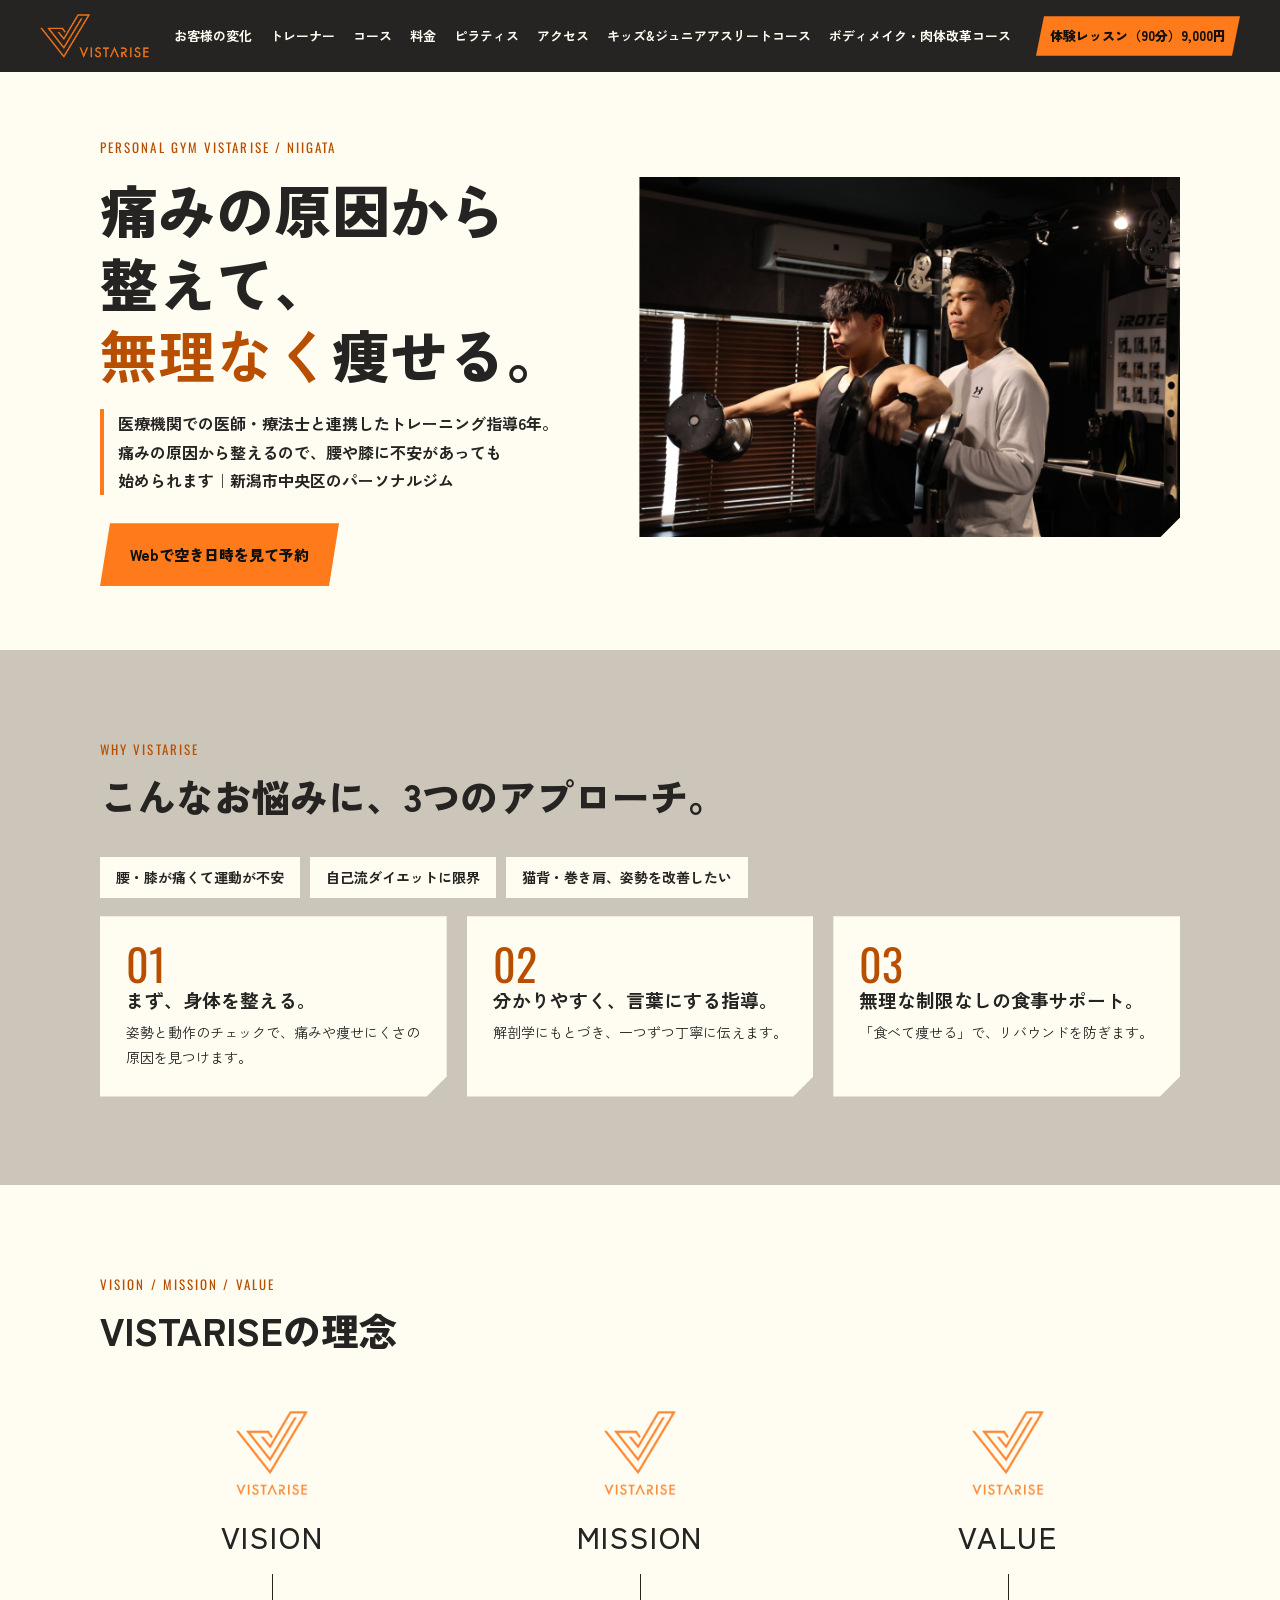
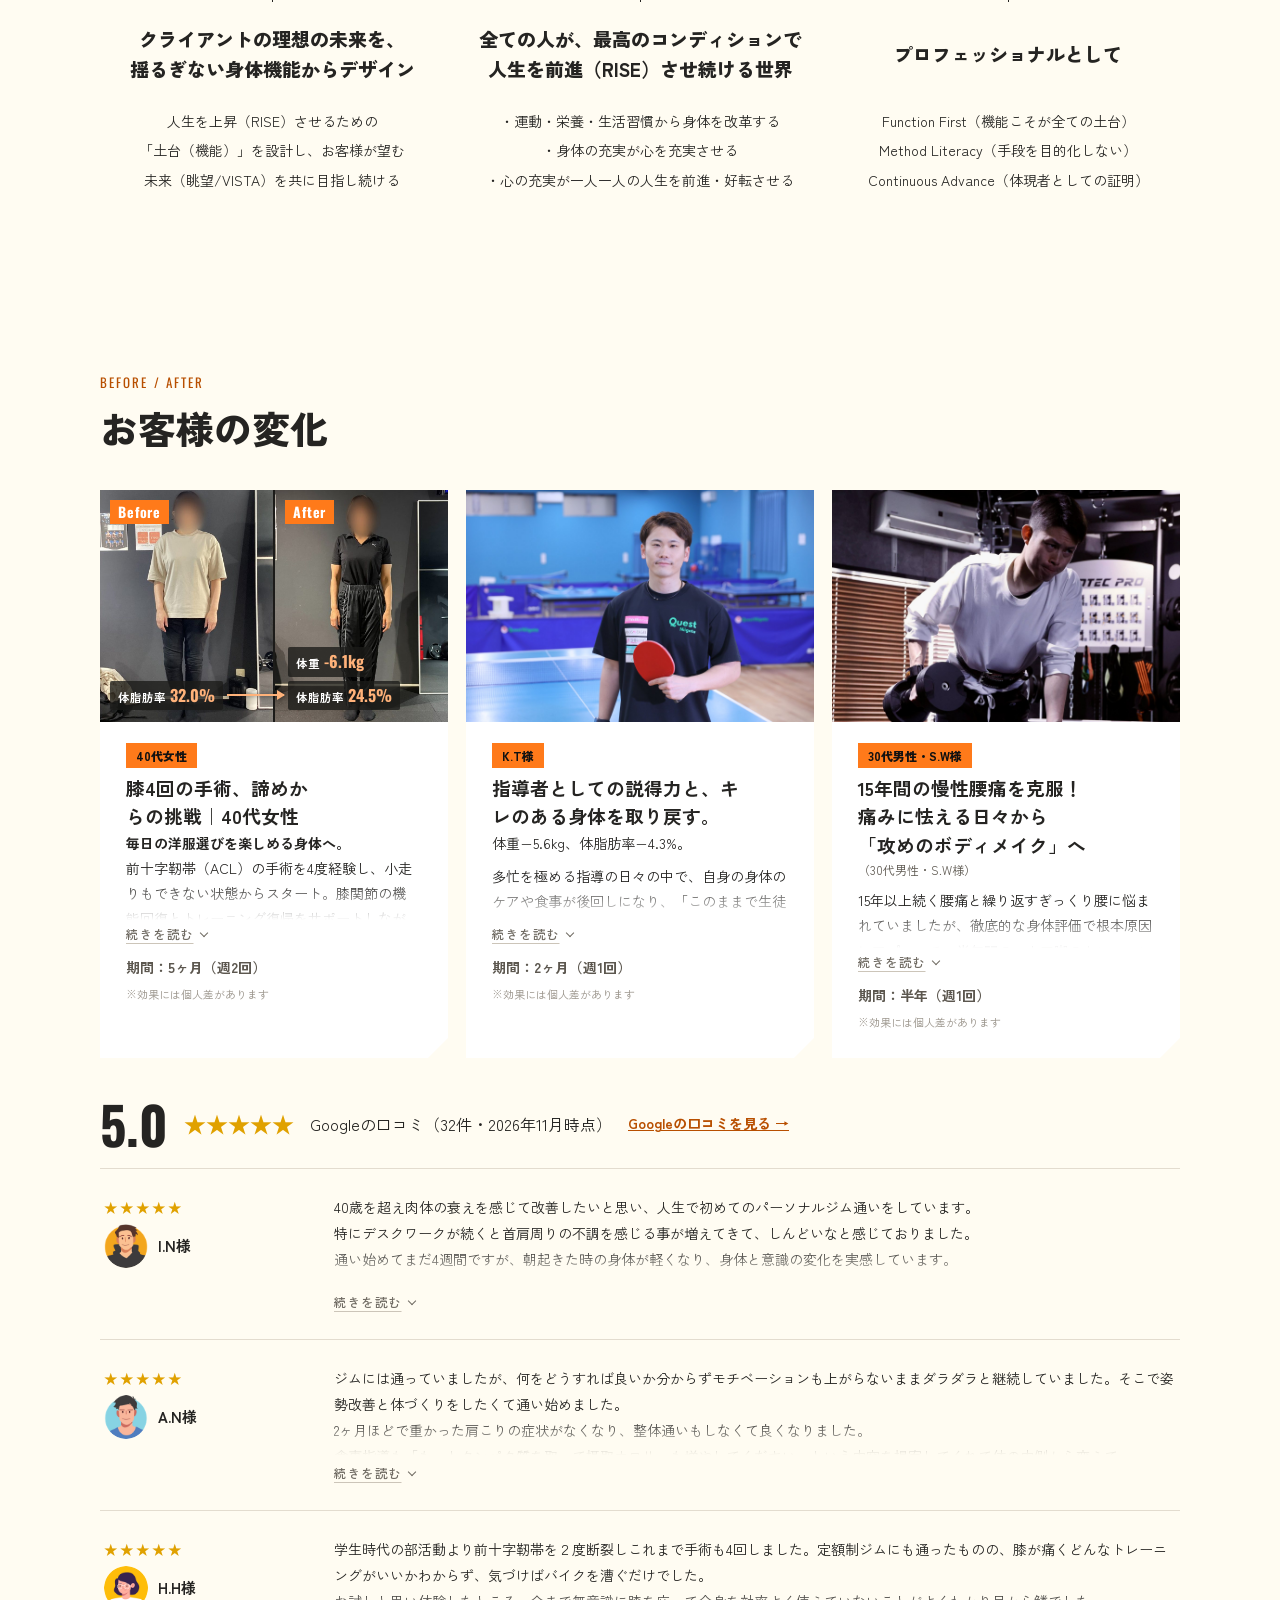
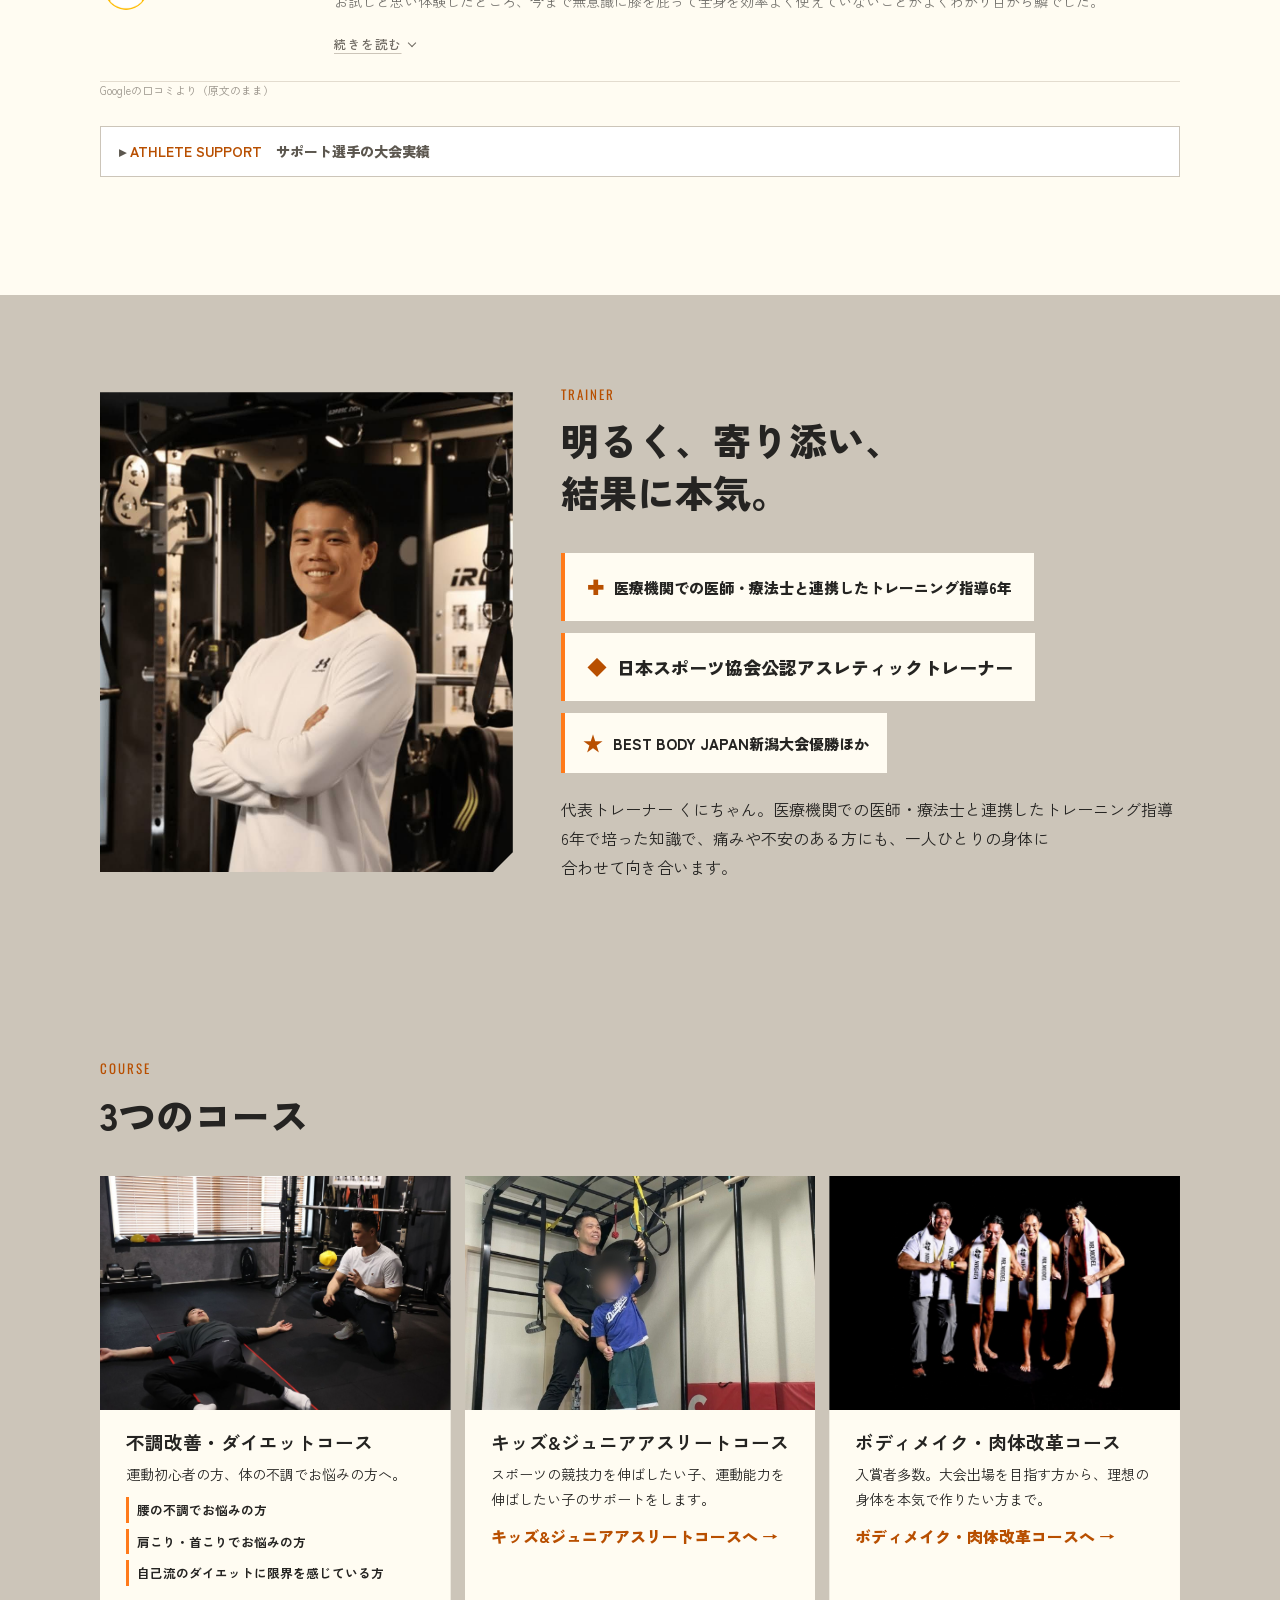
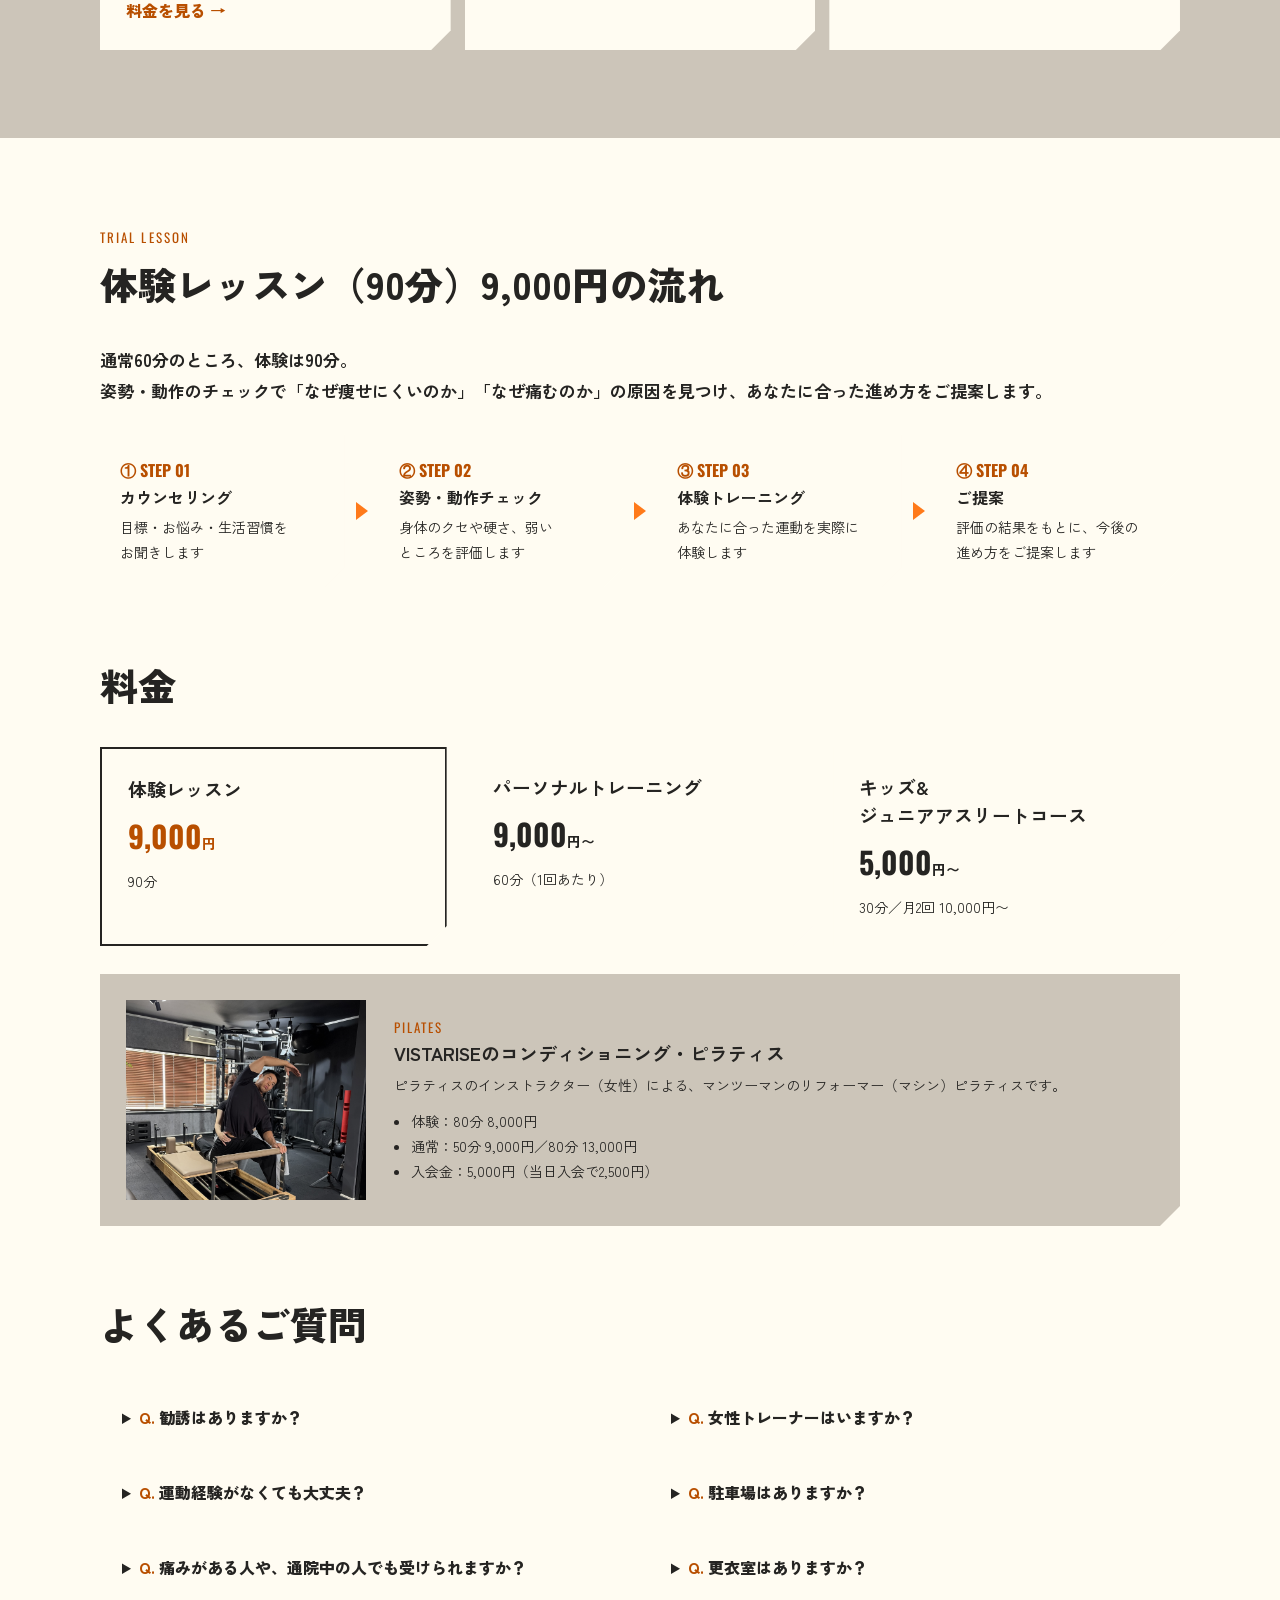
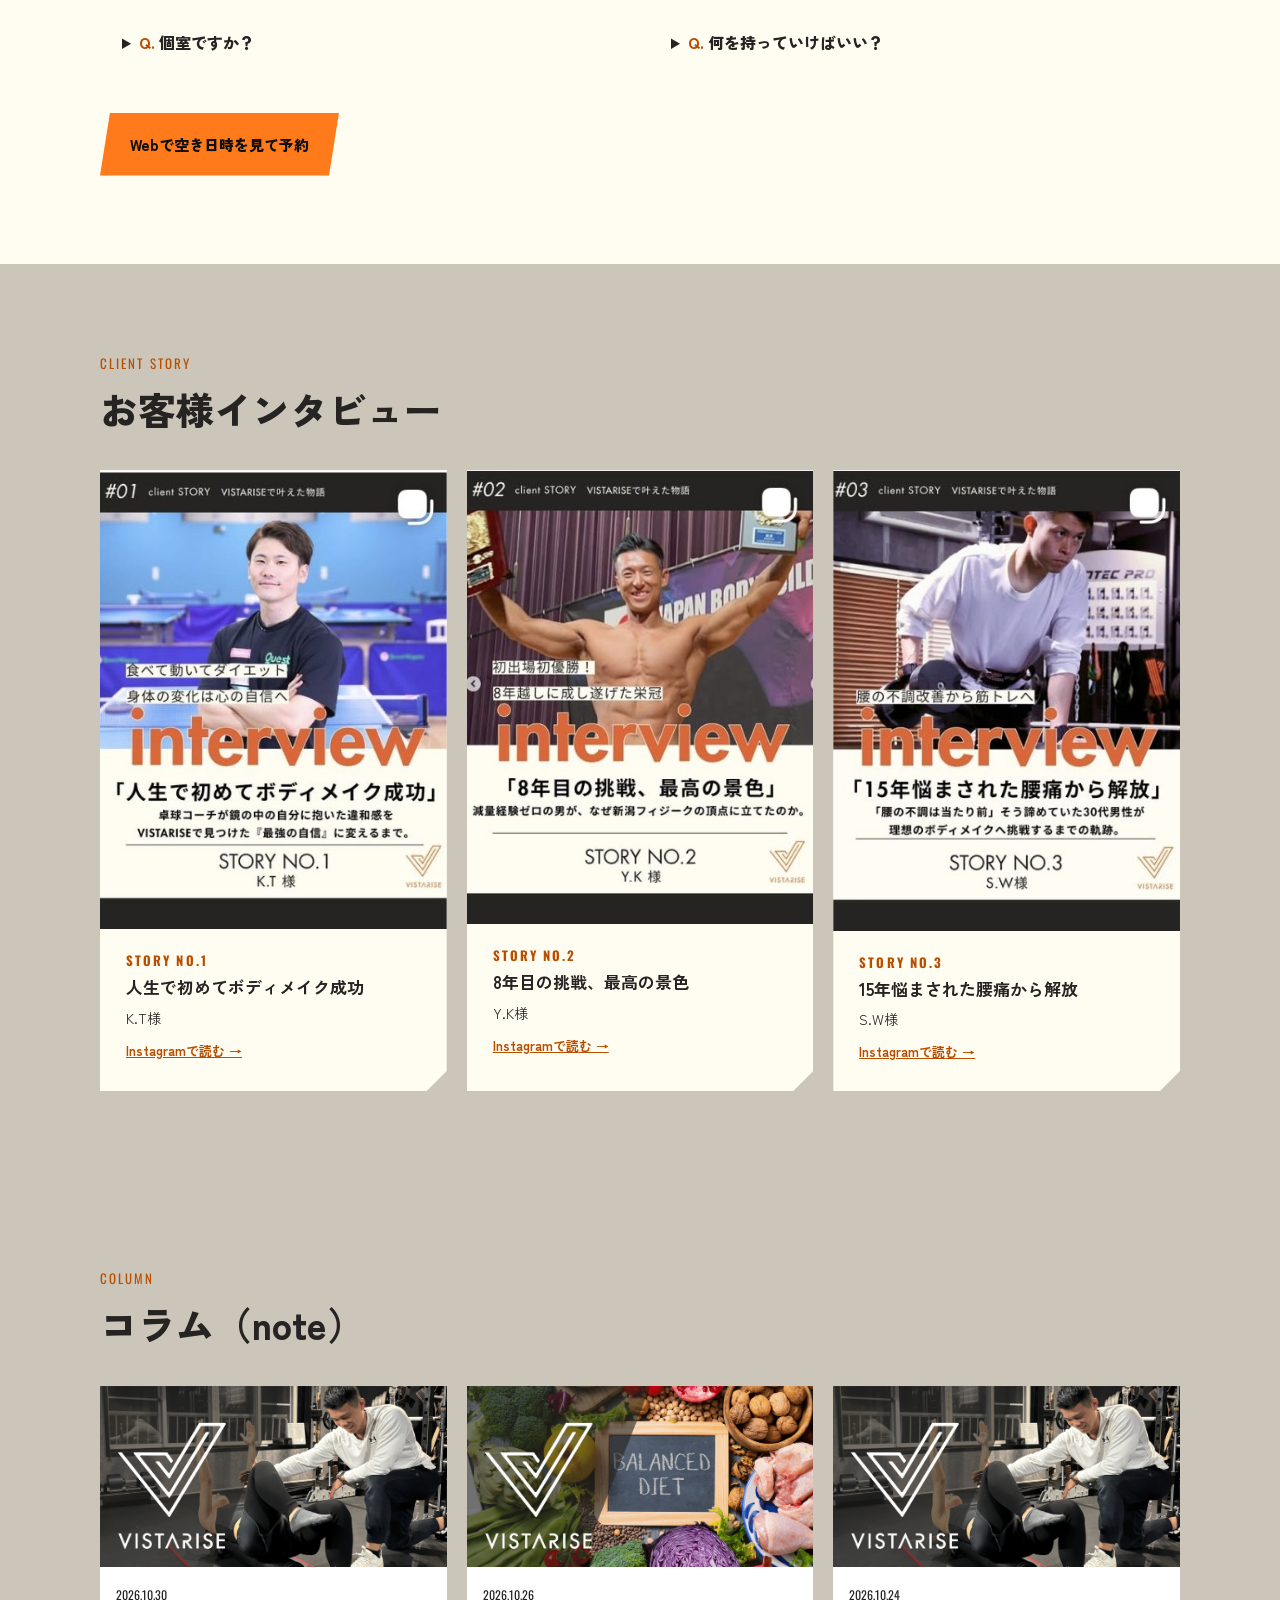
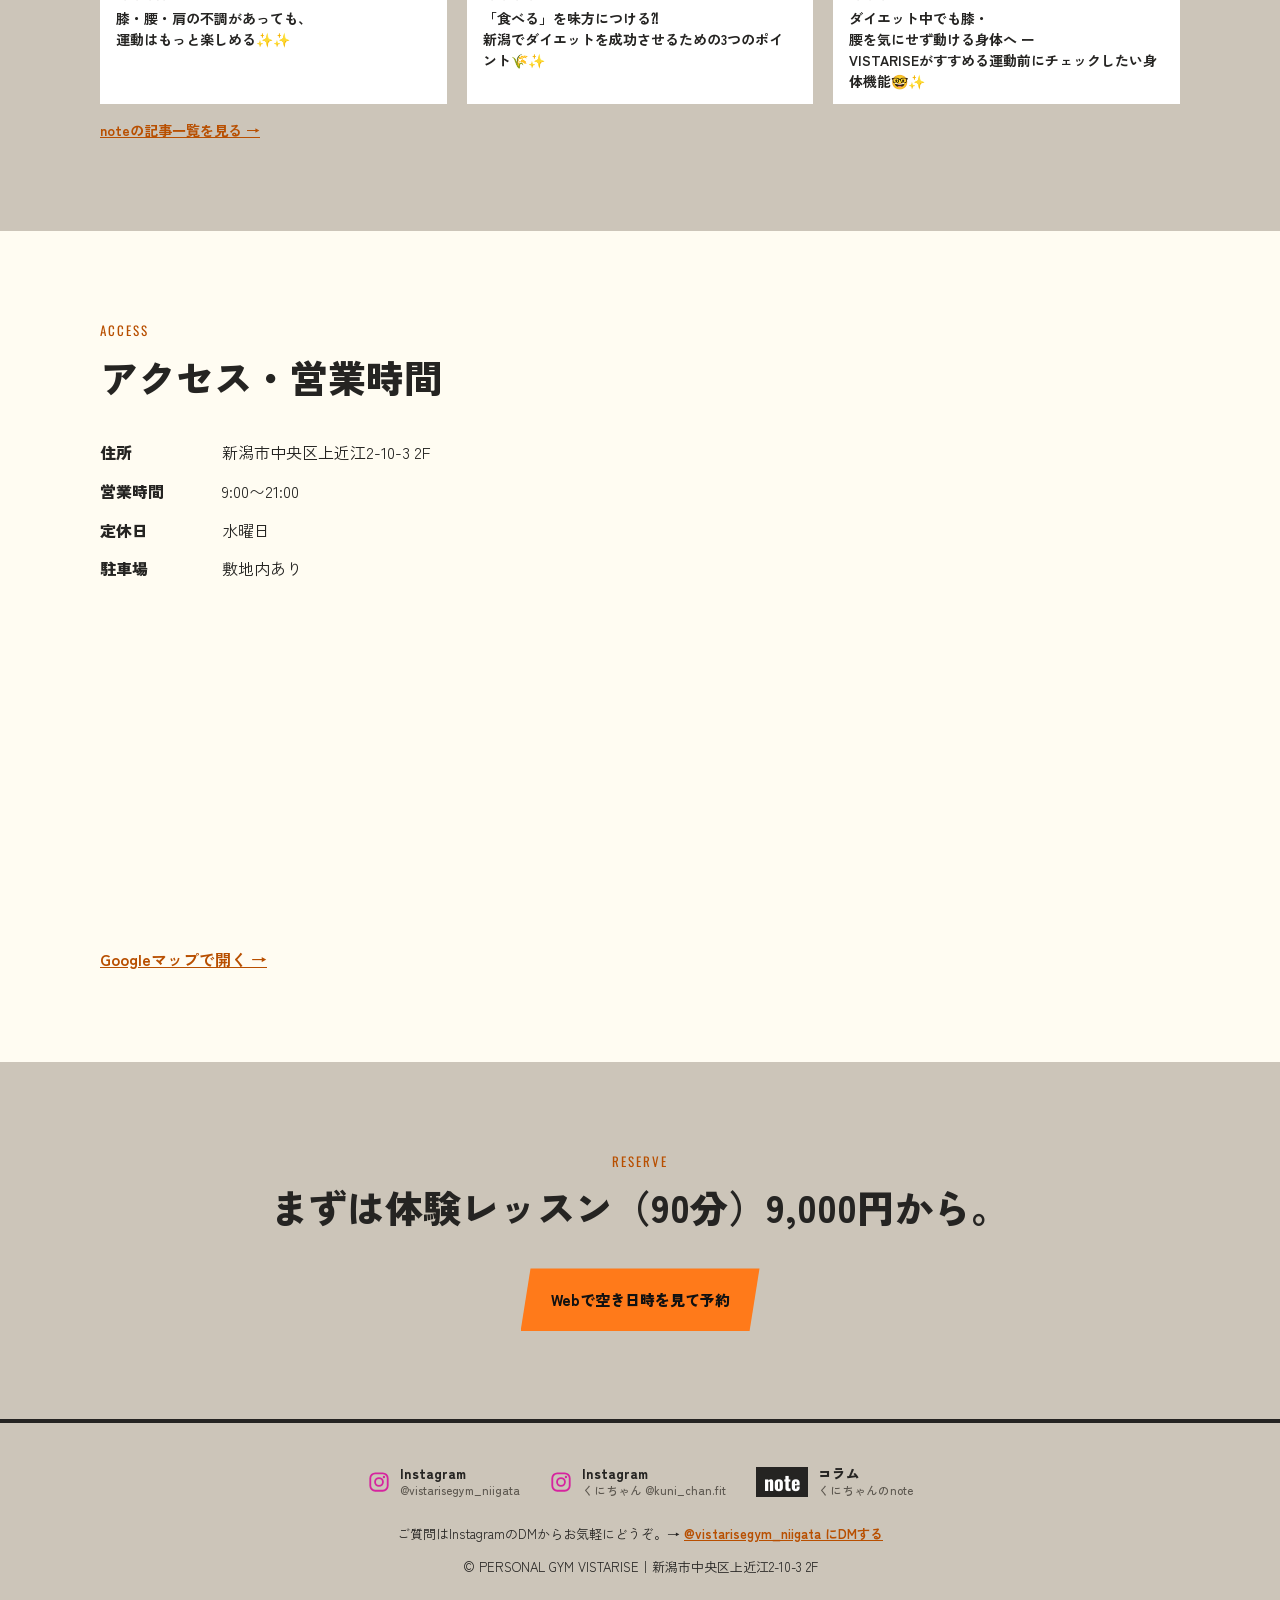
==== commit 340b05e2: "VISTARISE: 本番前チェック 改行の調整（本文は文節で改行、矢印リンクは「へ →」をまとめる）" ====
--- a/vistarise/index.html
+++ b/vistarise/index.html
@@ -1,5 +1,5 @@
 <!doctype html><html lang="ja"><head><meta charset="utf-8"><meta name="viewport" content="width=device-width,initial-scale=1"><title>新潟市のパーソナルジム VISTARISE｜不調改善・ダイエット</title><meta name="description" content="新潟市中央区のパーソナルジムVISTARISE。医療機関での医師・療法士と連携したトレーニング指導6年のトレーナーが、腰や膝の痛みの原因から整えるダイエット・不調改善。体験レッスン90分9,000円。"><meta name="robots" content="noindex,nofollow"><!-- テストページ用。本番（STUDIO）では入れない --><meta property="og:type" content="website"><meta property="og:site_name" content="VISTARISE"><meta property="og:title" content="新潟市のパーソナルジム VISTARISE｜不調改善・ダイエット"><meta property="og:description" content="新潟市中央区のパーソナルジムVISTARISE。医療機関での医師・療法士と連携したトレーニング指導6年のトレーナーが、腰や膝の痛みの原因から整えるダイエット・不調改善。体験レッスン90分9,000円。"><meta property="og:url" content="https://honbo-teruki.github.io/client-previews/vistarise/"><meta property="og:image" content="https://honbo-teruki.github.io/client-previews/vistarise/img/ogp.jpg"><meta property="og:image:width" content="1200"><meta property="og:image:height" content="630"><meta name="twitter:card" content="summary_large_image"><link rel="icon" href="img/favicon.ico" sizes="any"><link rel="icon" type="image/png" href="img/favicon-48.png"><link rel="apple-touch-icon" href="img/apple-touch-icon.png">
-<link href="https://fonts.googleapis.com/css2?family=Zen+Kaku+Gothic+New:wght@500;700;900&family=Oswald:wght@500;700&display=swap" rel="stylesheet"><link rel="stylesheet" href="style.css?v=20261126h"></head><body>
+<link href="https://fonts.googleapis.com/css2?family=Zen+Kaku+Gothic+New:wght@500;700;900&family=Oswald:wght@500;700&display=swap" rel="stylesheet"><link rel="stylesheet" href="style.css?v=20261126j"></head><body>
 <header><a href="index.html"><img src="img/logo-wide.png" alt="VISTARISE"></a><nav id="gnav" aria-label="メインメニュー"><a href="index.html#change">お客様の変化</a><a href="index.html#trainer">トレーナー</a><a href="index.html#course">コース</a><a href="index.html#price">料金</a><a href="index.html#pilates">ピラティス</a><a href="index.html#access">アクセス</a><a href="kids.html">キッズ&ジュニアアスリートコース</a><a href="bodymake.html">ボディメイク・肉体改革コース</a></nav><div class="hr"><a class="badge" href="index.html#trial">体験レッスン（90分）9,000円</a><button type="button" class="hb" aria-label="メニューを開く" aria-controls="gnav" aria-expanded="false"><i></i><i></i><i></i></button></div></header>
 <section style="padding:0"><div class="wrap hero"><div><div class="en">PERSONAL GYM VISTARISE / NIIGATA</div>
 <h1><span class="nw">痛みの原因から</span><span class="nw">整えて、</span><br><b>無理なく</b>痩せる。</h1>
@@ -18,16 +18,16 @@
 <div class="card cut" style="background:#fff"><div class="im"><img src="img/case-tk-tabletennis.jpg?v=20261125" alt="K.T様 卓球のコーチ" style="object-position:50% 30%"></div><span class="tag">K.T様</span><h3>指導者としての説得力と、キレのある身体を取り戻す。</h3><p>体重−5.6kg、体脂肪率−4.3%。</p><p>多忙を極める指導の日々の中で、自身の身体のケアや食事が後回しになり、「このままで生徒たちの心を動かせるのか」という葛藤を抱えてVISTARISEの門を叩いたK.T様。</p><p>長年の現場で染み付いた身体のクセや偏りを、徹底的なコンディショニングで調整。パフォーマンスの質を取り戻しました。<br>また、深刻な栄養不足を解消するため、多忙なスケジュールでも無理なく続けられる実践的な食事管理を導入。筋肉量を維持したまま、引き締まった理想のボディメイクに成功しました。</p><p>「コーチのようになりたい！」という周囲からの声の変化とともに、指導者に揺るぎない自信が宿りました。身体が変われば、発する言葉が変わり、相手の未来まで変えていく——理想の背中を体現し続けています。</p><p class="meta">期間：2ヶ月（週1回）</p><p class="note">※効果には個人差があります</p></div>
 <div class="card cut" style="background:#fff"><div class="im"><img src="img/case-sw-onehandrow.jpg" alt="S.W様 ワンハンドローイング" style="object-position:50% 20%"></div><span class="tag">30代男性・S.W様</span><h3><span class="nw">15年間の</span><span class="nw">慢性腰痛を克服！</span><br><span class="nw">痛みに怯える日々から</span><span class="nw">「攻めのボディメイク」へ</span></h3><p class="who">（30代男性・S.W様）</p><p>15年以上続く腰痛と繰り返すぎっくり腰に悩まれていましたが、徹底的な身体評価で根本原因にアプローチ。半年間の二人三脚のトレーニングを経て、「多忙でも腰が痛まない身体」を手に入れました。現在は痛みの不安から解放され、将来のための筋力アップに意欲的に取り組まれています。</p><p class="meta">期間：半年（週1回）</p><p class="note">※効果には個人差があります</p></div>
 </div>
-<div class="rv-area"><div class="star star-top"><b>5.0</b><em>★★★★★</em><span>Googleの口コミ（32件・2026年11月時点）</span><a href="https://www.google.com/maps?cid=12492940540374445411" target="_blank" rel="noopener">Googleの口コミを<span class="nw">見る&nbsp;→</span></a></div><div class="g3 sc" id="reviews"><div class="card rv"><em>★★★★★</em><p>40歳を超え肉体の衰えを感じて改善したいと思い、人生で初めてのパーソナルジム通いをしています。<br>特にデスクワークが続くと首肩周りの不調を感じる事が増えてきて、しんどいなと感じておりました。<br>通い始めてまだ4週間ですが、朝起きた時の身体が軽くなり、身体と意識の変化を実感しています。</p><p>最初は丁寧なヒアリングから始まります。</p><p>生活習慣や現在の身体の状態を一緒に整理し、その内容をもとに食事や日々のトレーニング方法を、一人ひとりに合わせて提案してくれます。<br>何よりも、今の状態と合わせて未来の具体的な目標を設定してもらえるので、【現状】→【未来の自分】という理想のイメージを自分自身が明確に描く事ができます。<br>未来の自分を具体的にイメージできることで、日々のトレーニングへのモチベーションも自然と高まります。<br>「これがパーソナルトレーニングに通う価値の一つなのだ」と、通ってみたからこそ実感できます。</p><p>元々ヨガが好きでYouTubeを見ながら自宅でやっていました。<br>今まで何度もやっていたポーズなのに、しっかり指導してもらうとこんなにも特定部位への意識の違いや、効果の高さに本当に驚いています。<br>アスリートの方はもちろんですが、私のように日々の疲労感や身体の不調を根本から改善したいと考えている方には、ぜひ一度体験してみてほしいです。<br>迷っている方は、まずは体験レッスンに参加されてから検討してみてはいかがでしょうか。</p><b class="rv-who"><img class="rv-av" src="img/rv-av-1.png" alt="" width="44" height="44">I.N様</b></div><div class="card rv"><em>★★★★★</em><p>ジムには通っていましたが、何をどうすれば良いか分からずモチベーションも上がらないままダラダラと継続していました。そこで姿勢改善と体づくりをしたくて通い始めました。<br>2ヶ月ほどで重かった肩こりの症状がなくなり、整体通いもしなくて良くなりました。<br>食事指導も「もっとタンパク質を取って摂取カロリーも増やしてください」という内容を提案してくれて体の内側から変えてくれます。<br>トレーニングもパフォーマンスアップに必要なトレーニング多岐にわたり教えてくれます。<br>正しいフォームで低負荷のトレーニングを丁寧に行う癖がついてきました。今では高いモチベーションでのジム通いが習慣化しています。<br>くにちゃんの卓越した理論と励ましのおかげです。オススメのジムです。</p><b class="rv-who"><img class="rv-av" src="img/rv-av-2.png" alt="" width="44" height="44">A.N様</b></div><div class="card rv"><em>★★★★★</em><p>学生時代の部活動より前十字靭帯を２度断裂しこれまで手術も4回しました。定額制ジムにも通ったものの、膝が痛くどんなトレーニングがいいかわからず、気づけばバイクを漕ぐだけでした。<br>お試しと思い体験したところ、今まで無意識に膝を庇って全身を効率よく使えていないことがよくわかり目から鱗でした。</p><p>その日で入会しトレーニングを重ねることで、身体が動けることを実感しています。特に怪我をしてから、痛すぎて力の入らなかった膝でしたが、掴まりながらも片足立ちスクワットができた時には感動しました。まだ1ヶ月ほどですが、身体の動きが変わっていくことが楽しみでなりません。正直、VISTARISE 藤田さんに出会うまでは、自分の身体に諦めていました。勇気を出して伺うことができて本当によかったです。<br>これからもよろしくお願いします！</p><b class="rv-who"><img class="rv-av" src="img/rv-av-3.png" alt="" width="44" height="44">H.H様</b></div></div><p class="note">Googleの口コミより（原文のまま）</p>
-<div class="hid ath-mv"><details><summary>▸ <b>ATHLETE SUPPORT</b>　サポート選手の大会実績</summary><ul class="al" style="margin-top:10px"><li>MODEL JAPAN 新潟大会 2025 ミドルクラス グランプリ<br>MODEL JAPAN 首都圏大会 2025 ミドルクラス グランプリ<br>MODEL JAPAN 日本大会 2025 ミドルクラス TOP10<br>2026年BEST BODY JAPAN関東大会 モデルジャパン部門グランプリ<br>2026年 BEST BODY JAPAN新潟大会 モデルジャパン部門グランプリ(二連覇)<br>2026年 BEST BODY JAPAN神奈川・横浜大会 モデルジャパン部門グランプリ<br>2026年 BEST BODY JAPAN J1グランプリ モデルジャパン部門3位<span>吉田選手 <a href="https://www.instagram.com/taichi_fit213/" target="_blank">@taichi_fit213</a></span></li><li>2025 JBBF新潟選手権 初出場でクラス別優勝・オーバーオール優勝<br>2026 JBBF北陸甲信越 -172cm級 準優勝<br>2025 JBBFオールジャパン-172cm級出場<span>神田選手 <a href="https://www.instagram.com/u_no_workoutlife/" target="_blank">@u_no_workoutlife</a></span></li><li>2026 JBBF新潟・北陸甲信越 メンズフィジーク180cm超級 2日連続3位<span>中島選手 <a href="https://www.instagram.com/nakaji_s2k/" target="_blank">@nakaji_s2k</a></span></li><li>JBBF新潟選手権2025 men's physique -180cm 4位<br>JBBF新潟選手権2026 men's physique -180cm 3位<span>高橋選手 <a href="https://www.instagram.com/yuuki0624fitness/" target="_blank">@yuuki0624fitness</a></span></li><li>MODEL JAPAN 新潟大会 2025 マスターズクラス3位<br>MODEL JAPAN 新潟大会 2026 マスターズクラス3位<br>MODEL JAPAN 東北大会 2026 マスターズクラス3位<span>稲田選手 <a href="https://www.instagram.com/inakkoo/" target="_blank">@inakkoo</a></span></li><li>BEST BODY JAPAN 新潟大会 2024 マスターズクラス4位<br>BEST BODY JAPAN 福島大会 2024 マスターズクラス5位<br>MODEL JAPAN 東北大会 2025 マスターズクラス4位<br>MODEL JAPAN 新潟大会 2026 マスターズクラス優勝<span>藤井選手</span></li><li>BEST BODY JAPAN 新潟大会 2023 フレッシャーズクラス 優勝<br>JBBF新潟選手権2024 men's physique -168cm 優勝<br>JBBF ALL JAPAN2024 men's physique -168cm 出場<br>JBBF新潟選手権2025 men's physique -168cm 準優勝<br>JBBF新潟選手権2026 men's physique -168cm 準優勝<span>村井選手 <a href="https://www.instagram.com/murai0801/" target="_blank">@murai0801</a></span></li></ul><p style="margin-top:12px"><a href="bodymake.html" style="color:var(--gd);font-weight:700">詳しくはボディメイク・肉体改革コー<span class="nw">スへ&nbsp;→</span></a></p></details></div>
+<div class="rv-area"><div class="star star-top"><b>5.0</b><em>★★★★★</em><span>Googleの口コミ（32件・2026年11月時点）</span><a href="https://www.google.com/maps?cid=12492940540374445411" target="_blank" rel="noopener">Googleの口コミを見<span class="nw">る&nbsp;→</span></a></div><div class="g3 sc" id="reviews"><div class="card rv"><em>★★★★★</em><p>40歳を超え肉体の衰えを感じて改善したいと思い、人生で初めてのパーソナルジム通いをしています。<br>特にデスクワークが続くと首肩周りの不調を感じる事が増えてきて、しんどいなと感じておりました。<br>通い始めてまだ4週間ですが、朝起きた時の身体が軽くなり、身体と意識の変化を実感しています。</p><p>最初は丁寧なヒアリングから始まります。</p><p>生活習慣や現在の身体の状態を一緒に整理し、その内容をもとに食事や日々のトレーニング方法を、一人ひとりに合わせて提案してくれます。<br>何よりも、今の状態と合わせて未来の具体的な目標を設定してもらえるので、【現状】→【未来の自分】という理想のイメージを自分自身が明確に描く事ができます。<br>未来の自分を具体的にイメージできることで、日々のトレーニングへのモチベーションも自然と高まります。<br>「これがパーソナルトレーニングに通う価値の一つなのだ」と、通ってみたからこそ実感できます。</p><p>元々ヨガが好きでYouTubeを見ながら自宅でやっていました。<br>今まで何度もやっていたポーズなのに、しっかり指導してもらうとこんなにも特定部位への意識の違いや、効果の高さに本当に驚いています。<br>アスリートの方はもちろんですが、私のように日々の疲労感や身体の不調を根本から改善したいと考えている方には、ぜひ一度体験してみてほしいです。<br>迷っている方は、まずは体験レッスンに参加されてから検討してみてはいかがでしょうか。</p><b class="rv-who"><img class="rv-av" src="img/rv-av-1.png" alt="" width="44" height="44">I.N様</b></div><div class="card rv"><em>★★★★★</em><p>ジムには通っていましたが、何をどうすれば良いか分からずモチベーションも上がらないままダラダラと継続していました。そこで姿勢改善と体づくりをしたくて通い始めました。<br>2ヶ月ほどで重かった肩こりの症状がなくなり、整体通いもしなくて良くなりました。<br>食事指導も「もっとタンパク質を取って摂取カロリーも増やしてください」という内容を提案してくれて体の内側から変えてくれます。<br>トレーニングもパフォーマンスアップに必要なトレーニング多岐にわたり教えてくれます。<br>正しいフォームで低負荷のトレーニングを丁寧に行う癖がついてきました。今では高いモチベーションでのジム通いが習慣化しています。<br>くにちゃんの卓越した理論と励ましのおかげです。オススメのジムです。</p><b class="rv-who"><img class="rv-av" src="img/rv-av-2.png" alt="" width="44" height="44">A.N様</b></div><div class="card rv"><em>★★★★★</em><p>学生時代の部活動より前十字靭帯を２度断裂しこれまで手術も4回しました。定額制ジムにも通ったものの、膝が痛くどんなトレーニングがいいかわからず、気づけばバイクを漕ぐだけでした。<br>お試しと思い体験したところ、今まで無意識に膝を庇って全身を効率よく使えていないことがよくわかり目から鱗でした。</p><p>その日で入会しトレーニングを重ねることで、身体が動けることを実感しています。特に怪我をしてから、痛すぎて力の入らなかった膝でしたが、掴まりながらも片足立ちスクワットができた時には感動しました。まだ1ヶ月ほどですが、身体の動きが変わっていくことが楽しみでなりません。正直、VISTARISE 藤田さんに出会うまでは、自分の身体に諦めていました。勇気を出して伺うことができて本当によかったです。<br>これからもよろしくお願いします！</p><b class="rv-who"><img class="rv-av" src="img/rv-av-3.png" alt="" width="44" height="44">H.H様</b></div></div><p class="note">Googleの口コミより（原文のまま）</p>
+<div class="hid ath-mv"><details><summary>▸ <b>ATHLETE SUPPORT</b>　サポート選手の大会実績</summary><ul class="al" style="margin-top:10px"><li>MODEL JAPAN 新潟大会 2025 ミドルクラス グランプリ<br>MODEL JAPAN 首都圏大会 2025 ミドルクラス グランプリ<br>MODEL JAPAN 日本大会 2025 ミドルクラス TOP10<br>2026年BEST BODY JAPAN関東大会 モデルジャパン部門グランプリ<br>2026年 BEST BODY JAPAN新潟大会 モデルジャパン部門グランプリ(二連覇)<br>2026年 BEST BODY JAPAN神奈川・横浜大会 モデルジャパン部門グランプリ<br>2026年 BEST BODY JAPAN J1グランプリ モデルジャパン部門3位<span>吉田選手 <a href="https://www.instagram.com/taichi_fit213/" target="_blank">@taichi_fit213</a></span></li><li>2025 JBBF新潟選手権 初出場でクラス別優勝・オーバーオール優勝<br>2026 JBBF北陸甲信越 -172cm級 準優勝<br>2025 JBBFオールジャパン-172cm級出場<span>神田選手 <a href="https://www.instagram.com/u_no_workoutlife/" target="_blank">@u_no_workoutlife</a></span></li><li>2026 JBBF新潟・北陸甲信越 メンズフィジーク180cm超級 2日連続3位<span>中島選手 <a href="https://www.instagram.com/nakaji_s2k/" target="_blank">@nakaji_s2k</a></span></li><li>JBBF新潟選手権2025 men's physique -180cm 4位<br>JBBF新潟選手権2026 men's physique -180cm 3位<span>高橋選手 <a href="https://www.instagram.com/yuuki0624fitness/" target="_blank">@yuuki0624fitness</a></span></li><li>MODEL JAPAN 新潟大会 2025 マスターズクラス3位<br>MODEL JAPAN 新潟大会 2026 マスターズクラス3位<br>MODEL JAPAN 東北大会 2026 マスターズクラス3位<span>稲田選手 <a href="https://www.instagram.com/inakkoo/" target="_blank">@inakkoo</a></span></li><li>BEST BODY JAPAN 新潟大会 2024 マスターズクラス4位<br>BEST BODY JAPAN 福島大会 2024 マスターズクラス5位<br>MODEL JAPAN 東北大会 2025 マスターズクラス4位<br>MODEL JAPAN 新潟大会 2026 マスターズクラス優勝<span>藤井選手</span></li><li>BEST BODY JAPAN 新潟大会 2023 フレッシャーズクラス 優勝<br>JBBF新潟選手権2024 men's physique -168cm 優勝<br>JBBF ALL JAPAN2024 men's physique -168cm 出場<br>JBBF新潟選手権2025 men's physique -168cm 準優勝<br>JBBF新潟選手権2026 men's physique -168cm 準優勝<span>村井選手 <a href="https://www.instagram.com/murai0801/" target="_blank">@murai0801</a></span></li></ul><p style="margin-top:12px"><a href="bodymake.html" style="color:var(--gd);font-weight:700">詳しくはボディメイク・肉体改革コース<span class="nw">へ&nbsp;→</span></a></p></details></div>
 </div></div></section>
 <section class="dk" id="trainer"><div class="wrap tr"><div class="ph cut"><img src="img/trainer-kuni-portrait.jpg" alt="トレーナー くにちゃん" style="object-position:50% 30%"></div><div><div class="en">TRAINER</div><h2>明るく、寄り添い、<br>結果に本気。</h2>
 <div class="bdg"><span class="big long"><i>✚</i>医療機関での医師・療法士と連携したトレーニング指導6年</span><span class="big"><i>◆</i>日本スポーツ協会公認<wbr>アスレティックトレーナー</span><span><i>★</i>BEST BODY JAPAN新潟大会優勝ほか</span></div>
 <p>代表トレーナー くにちゃん。医療機関での医師・療法士と連携したトレーニング指導6年で培った知識で、痛みや不安のある方にも、一人ひとりの身体に合わせて向き合います。</p></div></div></section>
 <section class="st" id="course"><div class="wrap"><div class="en">COURSE</div><h2>3つのコース</h2><div class="g3 course">
-<a class="card cut" href="#price"><div class="im"><img src="img/course-condition-stretch.jpg" alt="ストレッチ指導"></div><h3>不調改善・ダイエットコース</h3><p>運動初心者の方、体の不調でお悩みの方へ。</p><ul class="eg"><li>腰の不調でお悩みの方</li><li>肩こり・首こりでお悩みの方</li><li>自己流のダイエットに限界を感じている方</li></ul><span class="go">料金を<span class="nw">見る&nbsp;→</span></span></a>
-<a class="card cut" href="kids.html"><div class="im"><img src="img/kids-rings-trainer-blur.jpg" alt="キッズ トレーナーの補助でぶら下がるトレーニング" style="object-position:50% 45%"></div><h3>キッズ&ジュニアアスリートコース</h3><p>スポーツの競技力を伸ばしたい子、運動能力を伸ばしたい子のサポートをします。</p><span class="go">キッズ&ジュニアアスリートコー<span class="nw">スへ&nbsp;→</span></span></a>
-<a class="card cut" href="bodymake.html"><div class="im"><img src="img/course-bodymake-team-wide.jpg" alt="ボディメイク MR.MODEL NIIGATA" style="object-position:50% 50%"></div><h3>ボディメイク・肉体改革コース</h3><p>入賞者多数。大会出場を目指す方から、理想の身体を本気で作りたい<span class="nw">方まで。</span></p><span class="go">ボディメイク・肉体改革コー<span class="nw">スへ&nbsp;→</span></span></a></div></div></section>
+<a class="card cut" href="#price"><div class="im"><img src="img/course-condition-stretch.jpg" alt="ストレッチ指導"></div><h3>不調改善・ダイエットコース</h3><p>運動初心者の方、体の不調でお悩みの方へ。</p><ul class="eg"><li>腰の不調でお悩みの方</li><li>肩こり・首こりでお悩みの方</li><li>自己流のダイエットに限界を感じている方</li></ul><span class="go">料金を見<span class="nw">る&nbsp;→</span></span></a>
+<a class="card cut" href="kids.html"><div class="im"><img src="img/kids-rings-trainer-blur.jpg" alt="キッズ トレーナーの補助でぶら下がるトレーニング" style="object-position:50% 45%"></div><h3>キッズ&ジュニアアスリートコース</h3><p>スポーツの競技力を伸ばしたい子、運動能力を伸ばしたい子のサポートをします。</p><span class="go">キッズ&ジュニア<wbr><span class="nw">アスリートコースへ&nbsp;→</span></span></a>
+<a class="card cut" href="bodymake.html"><div class="im"><img src="img/course-bodymake-team-wide.jpg" alt="ボディメイク MR.MODEL NIIGATA" style="object-position:50% 50%"></div><h3>ボディメイク・肉体改革コース</h3><p>入賞者多数。大会出場を目指す方から、理想の身体を本気で作りたい<span class="nw">方まで。</span></p><span class="go">ボディメイク・肉体改革コース<span class="nw">へ&nbsp;→</span></span></a></div></div></section>
 <section id="trial"><div class="wrap"><div class="en">TRIAL LESSON</div><h2>体験レッスン（90分）<wbr>9,000円の流れ</h2>
 <p class="lead">通常60分のところ、体験は90分。<br>姿勢・動作のチェックで「なぜ痩せにくいのか」「なぜ痛むのか」の原因を見つけ、あなたに合った進め方をご提案します。</p>
 <div class="g4 flow"><div class="card cut st"><b>① STEP 01</b><h3>カウンセリング</h3><p>目標・お悩み・生活習慣をお聞きします</p></div><span class="fa" aria-hidden="true"></span><div class="card cut st"><b>② STEP 02</b><h3>姿勢・動作チェック</h3><p>身体のクセや硬さ、弱いところを評価します</p></div><span class="fa" aria-hidden="true"></span><div class="card cut st"><b>③ STEP 03</b><h3>体験トレーニング</h3><p>あなたに合った運動を実際に体験します</p></div><span class="fa" aria-hidden="true"></span><div class="card cut st"><b>④ STEP 04</b><h3>ご提案</h3><p>評価の結果をもとに、今後の進め方をご提案します</p></div></div>
@@ -36,11 +36,11 @@
 <h2 style="margin-top:72px">よくあるご質問</h2><div class="faq g2"><div><details><summary>勧誘はありますか？</summary><p>しつこい勧誘は一切ありません。体験レッスンの最後に、お身体の評価結果をもとに今後の進め方をご提案しますが、その場で決めていただく必要はありません。ご自宅でゆっくり検討してから、ご連絡いただければ大丈夫です。</p></details><details><summary>運動経験がなくても大丈夫？</summary><p>まったく問題ありません。通っている方の多くが、運動初心者や久しぶりに運動を始める方です。最初に姿勢や身体の動きをチェックし、今の体力やお身体の状態に合わせたメニューから始めるので、無理なく続けられます。</p></details><details><summary>痛みがある人や、通院中の人でも受けられますか？</summary><p>はい、受けていただけます。トレーナーは医療機関での医師・療法士と連携したトレーニング指導6年の中で、痛みや不調を抱える方の身体と向き合ってきました。体験レッスンでは、まず痛みの出る動きや原因をていねいに確認し、お身体に負担のかからない内容から始めます。<br>なお、通院中の方や手術後の方は、主治医の先生に運動をしてよいかご確認のうえでお越しください。症状によっては、医療機関の受診をおすすめする場合もあります。</p></details><details><summary>個室ですか？</summary><p>はい、完全個室です。他の利用者の目を気にすることなく、マンツーマンでトレーニングに集中していただけます。「ジムの雰囲気が苦手」「人前で運動するのは恥ずかしい」という方も安心してお越しください。</p></details></div><div><details><summary>女性トレーナーはいますか？</summary><p>パーソナルトレーニングは男性トレーナー（代表）が担当しております。ピラティスは女性インストラクターが担当しておりますので、女性の指導を希望される方はピラティスもご検討ください。完全個室で、ご不安な点は事前にInstagramのDMからご相談いただけます。</p></details><details><summary>駐車場はありますか？</summary><p>ジムの敷地内に無料駐車場がございます。お車でもお気軽にお越しください。</p></details><details><summary>更衣室はありますか？</summary><p>はい、更衣室がございます。お仕事帰りや学校帰りでも、着替えてからトレーニングを始めて<span class="nw">いただけます。</span></p></details><details><summary>何を持っていけばいい？</summary><p>動きやすい服装、室内用の運動靴、飲み物、タオルをお持ちください。更衣室もございますので、お仕事帰りなどにお着替えいただくことも<span class="nw">可能です。</span></p></details></div></div>
 <div class="btns"><a class="btn" href="https://calendar.google.com/calendar/u/0/appointments/schedules/AcZssZ2UZTPZ3keaYcjivlSsKAIZawz6atsAWFllS9h6P6SBkstXFeXnDx65rXiY0Zh1uTFeupHoDL39" target="_blank" rel="noopener">Webで空き日時を見て予約</a></div></div></section>
 <section class="st"><div class="wrap"><div class="en">CLIENT STORY</div><h2>お客様インタビュー</h2><div class="g3 sc story">
-<div class="card cut"><div class="im ig"><blockquote class="instagram-media" data-instgrm-permalink="https://www.instagram.com/p/DWTsiPekf0q/" data-instgrm-version="14"><a href="https://www.instagram.com/p/DWTsiPekf0q/" target="_blank" rel="noopener"><img src="img/s1.jpg" alt="STORY NO.1 K.T様 インタビュー"></a></blockquote></div><b class="en">STORY NO.1</b><h3>人生で初めて<span class="ph">ボディメイク成功</span></h3><p>K.T様</p><a class="go" href="https://www.instagram.com/p/DWTsiPekf0q/" target="_blank" rel="noopener">Instagramで<span class="nw">読む&nbsp;→</span></a></div>
-<div class="card cut"><div class="im ig"><blockquote class="instagram-media" data-instgrm-permalink="https://www.instagram.com/p/DWVzXV2ETeR/" data-instgrm-version="14"><a href="https://www.instagram.com/p/DWVzXV2ETeR/" target="_blank" rel="noopener"><img src="img/s2.jpg" alt="STORY NO.2 Y.K様 インタビュー"></a></blockquote></div><b class="en">STORY NO.2</b><h3>8年目の挑戦、最高の景色</h3><p>Y.K様</p><a class="go" href="https://www.instagram.com/p/DWVzXV2ETeR/" target="_blank" rel="noopener">Instagramで<span class="nw">読む&nbsp;→</span></a></div>
-<div class="card cut"><div class="im ig"><blockquote class="instagram-media" data-instgrm-permalink="https://www.instagram.com/p/DXO05CHkVWK/" data-instgrm-version="14"><a href="https://www.instagram.com/p/DXO05CHkVWK/" target="_blank" rel="noopener"><img src="img/s3.jpg" alt="STORY NO.3 S.W様 インタビュー"></a></blockquote></div><b class="en">STORY NO.3</b><h3>15年悩まされた腰痛から解放</h3><p>S.W様</p><a class="go" href="https://www.instagram.com/p/DXO05CHkVWK/" target="_blank" rel="noopener">Instagramで<span class="nw">読む&nbsp;→</span></a></div></div></div></section>
-<section class="st"><div class="wrap"><div class="en">COLUMN</div><h2>コラム（note）</h2><div class="g3 sc note-s"><a href="https://note.com/kuni_chanfit1125/n/ne103672a612d" target="_blank"><img src="img/note1.png" alt=""><div><time>2026.10.30</time><h3>膝・腰・肩の不調があっても、運動はもっと楽しめる✨✨</h3></div></a><a href="https://note.com/kuni_chanfit1125/n/nbc5e97015b2b" target="_blank"><img src="img/note2.png" alt=""><div><time>2026.10.26</time><h3>「食べる」を味方につける⁈新潟でダイエットを成功させるための3つのポイント🌾✨</h3></div></a><a href="https://note.com/kuni_chanfit1125/n/n28cbedc9c264" target="_blank"><img src="img/note3.png" alt=""><div><time>2026.10.24</time><h3>ダイエット中でも膝・腰を気にせず動ける身体へ&nbsp;ー VISTARISEがすすめる運動前にチェックしたい身体機能🤓✨</h3></div></a></div><p class="more"><a href="https://note.com/kuni_chanfit1125" target="_blank" rel="noopener">noteの記事一覧を<span class="nw">見る&nbsp;→</span></a></p></div></section>
-<section id="access"><div class="wrap"><div class="en">ACCESS</div><h2>アクセス・営業時間</h2><dl><dt>住所</dt><dd>新潟市中央区上近江2-10-3 2F</dd><dt>営業時間</dt><dd>9:00〜21:00</dd><dt>定休日</dt><dd>水曜日</dd><dt>駐車場</dt><dd>敷地内あり</dd></dl><iframe loading="lazy" referrerpolicy="no-referrer-when-downgrade" allowfullscreen src="https://www.google.com/maps/embed?pb=!1m18!1m12!1m3!1d1492.9854305155588!2d139.03638005948875!3d37.89923570196474!2m3!1f0!2f0!3f0!3m2!1i1024!2i768!4f13.1!3m3!1m2!1s0x5ff4c96afd314eab%3A0xad5fd73b25186d63!2z44OR44O844K944OK44Or44K444OgIFZJU1RBUklTRe-8iOODk-OCueOCv-ODqeOCpOOCuu-8ieWLleS9nOaUueWWhOODu-ODnOODh-OCo-ODoeOCpOOCrw!5e0!3m2!1sja!2sjp!4v1793496331278!5m2!1sja!2sjp"></iframe><p style="margin-top:10px"><a href="https://maps.app.goo.gl/F1NhX1iqSLMzSttx8" target="_blank" rel="noopener" style="color:var(--gd);font-weight:700">Googleマップで<span class="nw">開く&nbsp;→</span></a></p></div></section>
+<div class="card cut"><div class="im ig"><blockquote class="instagram-media" data-instgrm-permalink="https://www.instagram.com/p/DWTsiPekf0q/" data-instgrm-version="14"><a href="https://www.instagram.com/p/DWTsiPekf0q/" target="_blank" rel="noopener"><img src="img/s1.jpg" alt="STORY NO.1 K.T様 インタビュー"></a></blockquote></div><b class="en">STORY NO.1</b><h3>人生で初めて<span class="ph">ボディメイク成功</span></h3><p>K.T様</p><a class="go" href="https://www.instagram.com/p/DWTsiPekf0q/" target="_blank" rel="noopener">Instagramで読<span class="nw">む&nbsp;→</span></a></div>
+<div class="card cut"><div class="im ig"><blockquote class="instagram-media" data-instgrm-permalink="https://www.instagram.com/p/DWVzXV2ETeR/" data-instgrm-version="14"><a href="https://www.instagram.com/p/DWVzXV2ETeR/" target="_blank" rel="noopener"><img src="img/s2.jpg" alt="STORY NO.2 Y.K様 インタビュー"></a></blockquote></div><b class="en">STORY NO.2</b><h3>8年目の挑戦、最高の景色</h3><p>Y.K様</p><a class="go" href="https://www.instagram.com/p/DWVzXV2ETeR/" target="_blank" rel="noopener">Instagramで読<span class="nw">む&nbsp;→</span></a></div>
+<div class="card cut"><div class="im ig"><blockquote class="instagram-media" data-instgrm-permalink="https://www.instagram.com/p/DXO05CHkVWK/" data-instgrm-version="14"><a href="https://www.instagram.com/p/DXO05CHkVWK/" target="_blank" rel="noopener"><img src="img/s3.jpg" alt="STORY NO.3 S.W様 インタビュー"></a></blockquote></div><b class="en">STORY NO.3</b><h3>15年悩まされた腰痛から解放</h3><p>S.W様</p><a class="go" href="https://www.instagram.com/p/DXO05CHkVWK/" target="_blank" rel="noopener">Instagramで読<span class="nw">む&nbsp;→</span></a></div></div></div></section>
+<section class="st"><div class="wrap"><div class="en">COLUMN</div><h2>コラム（note）</h2><div class="g3 sc note-s"><a href="https://note.com/kuni_chanfit1125/n/ne103672a612d" target="_blank"><img src="img/note1.png" alt=""><div><time>2026.10.30</time><h3>膝・腰・肩の不調があっても、運動はもっと楽しめる✨✨</h3></div></a><a href="https://note.com/kuni_chanfit1125/n/nbc5e97015b2b" target="_blank"><img src="img/note2.png" alt=""><div><time>2026.10.26</time><h3>「食べる」を味方につける⁈新潟でダイエットを成功させるための3つのポイント🌾✨</h3></div></a><a href="https://note.com/kuni_chanfit1125/n/n28cbedc9c264" target="_blank"><img src="img/note3.png" alt=""><div><time>2026.10.24</time><h3>ダイエット中でも膝・腰を気にせず動ける身体へ&nbsp;ー VISTARISEがすすめる運動前にチェックしたい身体機能🤓✨</h3></div></a></div><p class="more"><a href="https://note.com/kuni_chanfit1125" target="_blank" rel="noopener">noteの記事一覧を見<span class="nw">る&nbsp;→</span></a></p></div></section>
+<section id="access"><div class="wrap"><div class="en">ACCESS</div><h2>アクセス・営業時間</h2><dl><dt>住所</dt><dd>新潟市中央区上近江2-10-3 2F</dd><dt>営業時間</dt><dd>9:00〜21:00</dd><dt>定休日</dt><dd>水曜日</dd><dt>駐車場</dt><dd>敷地内あり</dd></dl><iframe loading="lazy" referrerpolicy="no-referrer-when-downgrade" allowfullscreen src="https://www.google.com/maps/embed?pb=!1m18!1m12!1m3!1d1492.9854305155588!2d139.03638005948875!3d37.89923570196474!2m3!1f0!2f0!3f0!3m2!1i1024!2i768!4f13.1!3m3!1m2!1s0x5ff4c96afd314eab%3A0xad5fd73b25186d63!2z44OR44O844K944OK44Or44K444OgIFZJU1RBUklTRe-8iOODk-OCueOCv-ODqeOCpOOCuu-8ieWLleS9nOaUueWWhOODu-ODnOODh-OCo-ODoeOCpOOCrw!5e0!3m2!1sja!2sjp!4v1793496331278!5m2!1sja!2sjp"></iframe><p style="margin-top:10px"><a href="https://maps.app.goo.gl/F1NhX1iqSLMzSttx8" target="_blank" rel="noopener" style="color:var(--gd);font-weight:700">Googleマップで開<span class="nw">く&nbsp;→</span></a></p></div></section>
 <section class="dk cta"><div class="wrap"><div class="en">RESERVE</div><h2>まずは体験レッスン（90分）<wbr>9,000円から。</h2><div class="btns"><a class="btn" href="https://calendar.google.com/calendar/u/0/appointments/schedules/AcZssZ2UZTPZ3keaYcjivlSsKAIZawz6atsAWFllS9h6P6SBkstXFeXnDx65rXiY0Zh1uTFeupHoDL39" target="_blank" rel="noopener">Webで空き日時を見て予約</a></div></div></section>
 <footer><div class="fsns"><a class="fig" href="https://www.instagram.com/vistarisegym_niigata/" target="_blank" rel="noopener"><svg class="igi" viewBox="0 0 24 24" width="22" height="22" aria-hidden="true"><rect x="2.5" y="2.5" width="19" height="19" rx="5.5" fill="none" stroke="currentColor" stroke-width="2"/><circle cx="12" cy="12" r="4.3" fill="none" stroke="currentColor" stroke-width="2"/><circle cx="17.4" cy="6.6" r="1.3" fill="currentColor"/></svg><span>Instagram<small>@vistarisegym_niigata</small></span></a><a class="fig" href="https://www.instagram.com/kuni_chan.fit/" target="_blank" rel="noopener"><svg class="igi" viewBox="0 0 24 24" width="22" height="22" aria-hidden="true"><rect x="2.5" y="2.5" width="19" height="19" rx="5.5" fill="none" stroke="currentColor" stroke-width="2"/><circle cx="12" cy="12" r="4.3" fill="none" stroke="currentColor" stroke-width="2"/><circle cx="17.4" cy="6.6" r="1.3" fill="currentColor"/></svg><span>Instagram<small>くにちゃん @kuni_chan.fit</small></span></a><a class="fnote" href="https://note.com/kuni_chanfit1125" target="_blank" rel="noopener"><b>note</b><span>コラム<small>くにちゃんのnote</small></span></a></div><p>ご質問はInstagramのDMからお気軽にどうぞ。→ <a href="https://ig.me/m/vistarisegym_niigata" target="_blank">@vistarisegym_niigata にDMする</a></p><p style="margin-top:10px">© PERSONAL GYM VISTARISE｜新潟市中央区上近江2-10-3 2F</p></footer>
 <a class="spbar" href="https://calendar.google.com/calendar/u/0/appointments/schedules/AcZssZ2UZTPZ3keaYcjivlSsKAIZawz6atsAWFllS9h6P6SBkstXFeXnDx65rXiY0Zh1uTFeupHoDL39" target="_blank" rel="noopener">Webで空き日時を見て予約</a><script async src="https://www.instagram.com/embed.js"></script><script src="sp.js?v=20261126h"></script><script src="lb.js"></script></body></html>
--- a/vistarise/style.css
+++ b/vistarise/style.css
@@ -384,6 +384,6 @@
 p,li,dd,summary{text-wrap:pretty}h1,h2,h3{text-wrap:balance}
 /* 11/26 本番前チェック：Instagram埋め込みが読み込み中に一瞬はみ出して横スクロールが出るのを防ぐ */
 .story .im.ig,.igs>div{overflow:hidden}iframe.instagram-media{width:100%!important}
-/* 11/26 本番前チェック：本文は単語の途中でも自然に改行（keep-all だと長い一続きの文が「子、」だけ残るなどの改行になるため）。理念（.vv）は今までどおり */
-p,dd{word-break:normal;line-break:strict}
+/* 11/26 本番前チェック：本文は文節で改行（keep-all だけだと長い一続きの文が「子、」だけ残るなどの改行になるため）。理念（.vv）は今までどおり */
+p,dd{word-break:auto-phrase;line-break:strict}/* Chrome・Edgeは文節で改行。対応していないブラウザは今までどおり keep-all */
 html,body{overflow-x:clip}
